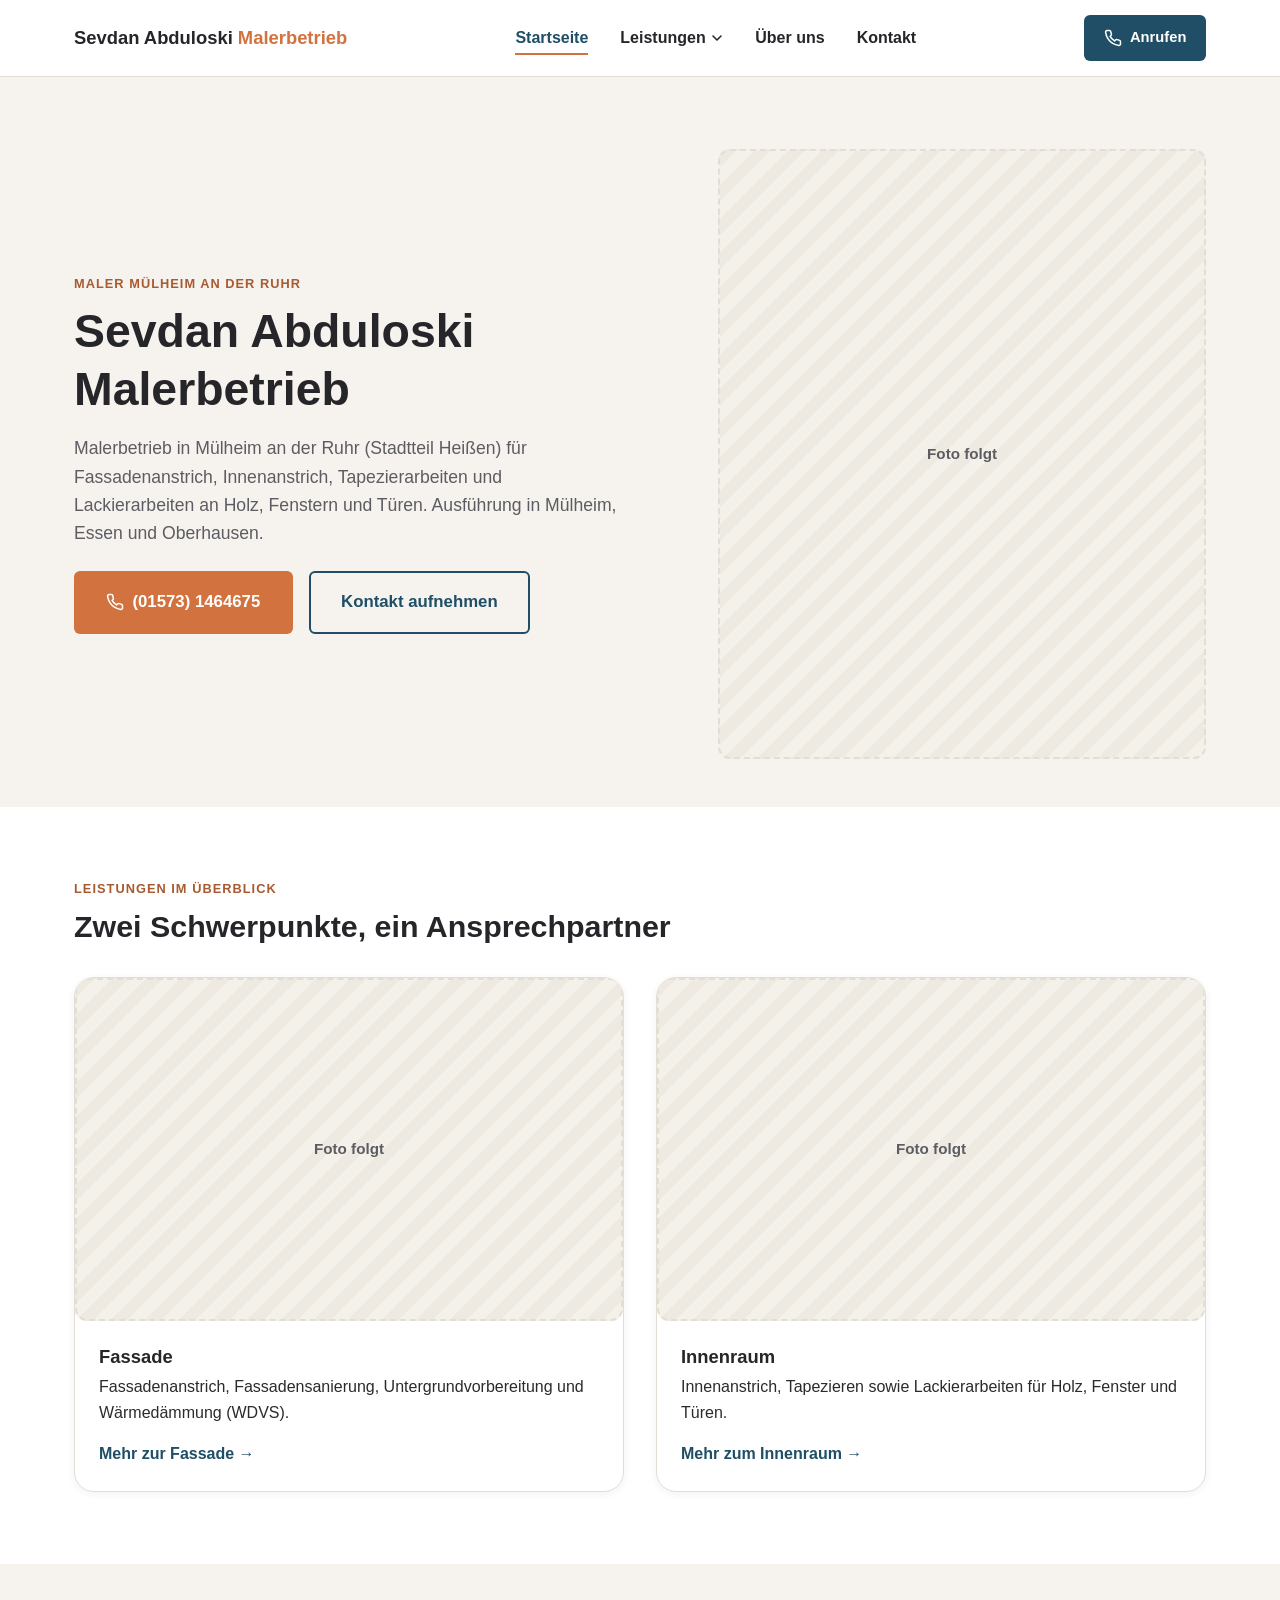
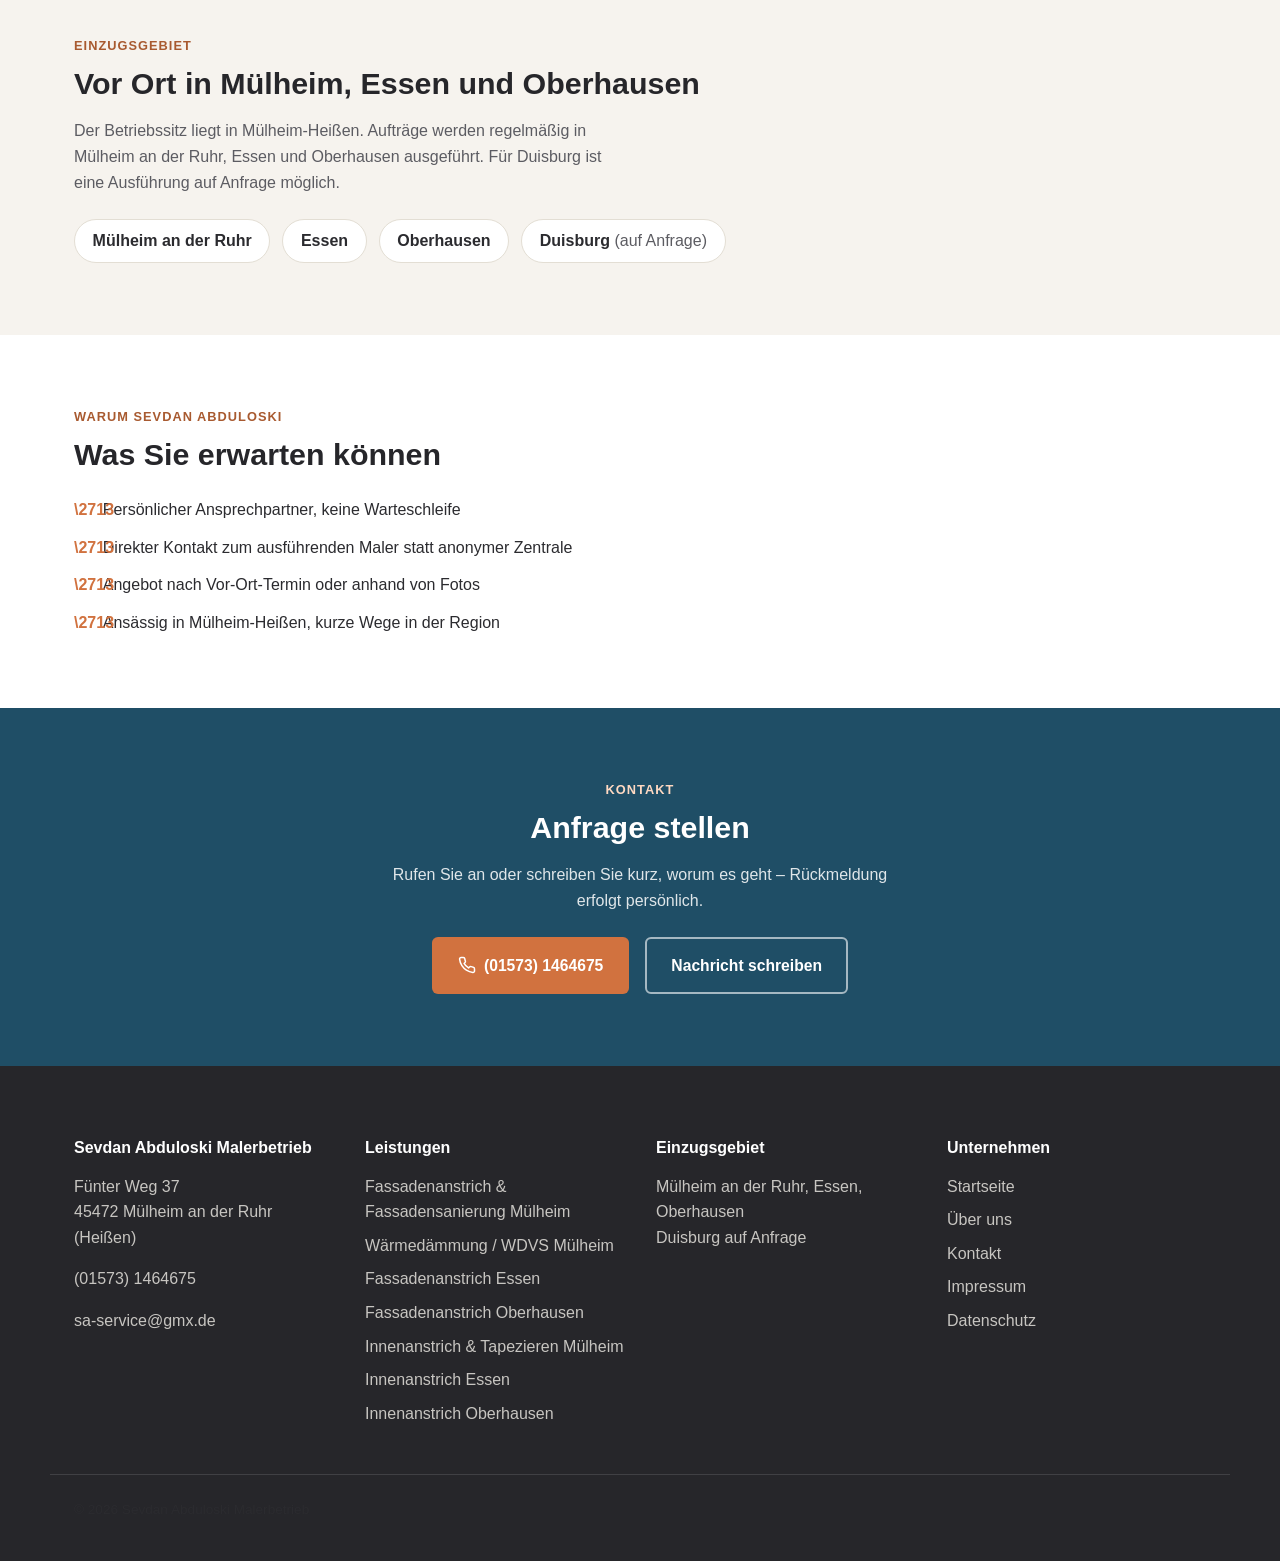
==== index.html @ 84ac1475 "Website für Sevdan Abduloski Malerbetrieb: 13 statische Seiten, SEO, GitHub Pages Vollständige, prod" ====
<!DOCTYPE html>
<html lang="de">
<head>
<!-- SITE_BASE_URL: https://daiworld450.github.io/malerbetrieb-abduloski/ (bei eigener Domain hier + in canonical/og:url ueberall ersetzen) -->
<meta charset="UTF-8">
<meta name="viewport" content="width=device-width, initial-scale=1.0">
<title>Maler Mülheim an der Ruhr | Sevdan Abduloski Malerbetrieb</title>
<meta name="description" content="Malerbetrieb in Mülheim an der Ruhr: Fassadenanstrich, Innenanstrich, Tapezieren und Lackierarbeiten. Persönlicher Ansprechpartner in Mülheim, Essen und Oberhausen.">
<link rel="canonical" href="https://daiworld450.github.io/malerbetrieb-abduloski/">
<link rel="icon" href="data:image/svg+xml,%3Csvg xmlns=%27http://www.w3.org/2000/svg%27 viewBox=%270 0 64 64%27%3E%3Crect width=%2764%27 height=%2764%27 rx=%2712%27 fill=%27%231f4e66%27/%3E%3Ctext x=%2732%27 y=%2743%27 font-size=%2732%27 font-family=%27Arial,sans-serif%27 font-weight=%27700%27 fill=%27%23e8783f%27 text-anchor=%27middle%27%3ES%3C/text%3E%3C/svg%3E">
<meta property="og:type" content="website">
<meta property="og:title" content="Maler Mülheim an der Ruhr | Sevdan Abduloski Malerbetrieb">
<meta property="og:description" content="Malerbetrieb in Mülheim an der Ruhr: Fassadenanstrich, Innenanstrich, Tapezieren und Lackierarbeiten. Persönlicher Ansprechpartner in Mülheim, Essen und Oberhausen.">
<meta property="og:url" content="https://daiworld450.github.io/malerbetrieb-abduloski/">
<meta property="og:locale" content="de_DE">
<meta property="og:site_name" content="Sevdan Abduloski Malerbetrieb">
<meta name="twitter:card" content="summary">
<meta name="twitter:title" content="Maler Mülheim an der Ruhr | Sevdan Abduloski Malerbetrieb">
<meta name="twitter:description" content="Malerbetrieb in Mülheim an der Ruhr: Fassadenanstrich, Innenanstrich, Tapezieren und Lackierarbeiten. Persönlicher Ansprechpartner in Mülheim, Essen und Oberhausen.">
<link rel="stylesheet" href="css/style.css">
<script type="application/ld+json">
{
  "@context": "https://schema.org",
  "@type": ["HomeAndConstructionBusiness", "HousePainter"],
  "@id": "https://daiworld450.github.io/malerbetrieb-abduloski/#business",
  "name": "Sevdan Abduloski Malerbetrieb",
  "url": "https://daiworld450.github.io/malerbetrieb-abduloski/",
  "telephone": "+4915731464675",
  "email": "sa-service@gmx.de",
  "address": {
    "@type": "PostalAddress",
    "streetAddress": "Fünter Weg 37",
    "addressLocality": "Mülheim an der Ruhr",
    "postalCode": "45472",
    "addressRegion": "Nordrhein-Westfalen",
    "addressCountry": "DE"
  },
  "areaServed": [
    { "@type": "City", "name": "Mülheim an der Ruhr" },
    { "@type": "City", "name": "Essen" },
    { "@type": "City", "name": "Oberhausen" }
  ]
}
</script>
</head>
<body>
<header class="site-header">
  <div class="container header-inner">
    <a href="index.html" class="logo">Sevdan Abduloski <span>Malerbetrieb</span></a>
    <nav class="main-nav" id="main-nav">
      <ul>
        <li><a href="index.html" class="is-active">Startseite</a></li>
        <li class="has-dropdown">
          <button type="button" class="dropdown-toggle" aria-expanded="false" aria-controls="leistungen-dropdown">
            Leistungen
            <svg width="12" height="12" viewBox="0 0 12 12" aria-hidden="true"><path d="M2 4l4 4 4-4" fill="none" stroke="currentColor" stroke-width="1.6" stroke-linecap="round" stroke-linejoin="round"/></svg>
          </button>
          <ul class="dropdown" id="leistungen-dropdown">
              <li><a href="leistungen/fassadenanstrich-fassadensanierung-muelheim.html">Fassadenanstrich & Fassadensanierung Mülheim</a></li>
              <li><a href="leistungen/waermedaemmung-wdvs-muelheim.html">Wärmedämmung / WDVS Mülheim</a></li>
              <li><a href="leistungen/fassadenanstrich-essen.html">Fassadenanstrich Essen</a></li>
              <li><a href="leistungen/fassadenanstrich-oberhausen.html">Fassadenanstrich Oberhausen</a></li>
              <li><a href="leistungen/innenanstrich-tapezieren-muelheim.html">Innenanstrich & Tapezieren Mülheim</a></li>
              <li><a href="leistungen/innenanstrich-essen.html">Innenanstrich Essen</a></li>
              <li><a href="leistungen/innenanstrich-oberhausen.html">Innenanstrich Oberhausen</a></li>
          </ul>
        </li>
        <li><a href="ueber-uns.html">Über uns</a></li>
        <li><a href="kontakt.html">Kontakt</a></li>
        <li class="nav-call-mobile"><a href="tel:+4915731464675" class="btn btn-call"><svg class="icon-phone" width="18" height="18" viewBox="0 0 24 24" fill="none" stroke="currentColor" stroke-width="2" stroke-linecap="round" stroke-linejoin="round" aria-hidden="true"><path d="M22 16.92v3a2 2 0 0 1-2.18 2 19.79 19.79 0 0 1-8.63-3.07 19.5 19.5 0 0 1-6-6 19.79 19.79 0 0 1-3.07-8.67A2 2 0 0 1 4.11 2h3a2 2 0 0 1 2 1.72 12.84 12.84 0 0 0 .7 2.81 2 2 0 0 1-.45 2.11L8.09 9.91a16 16 0 0 0 6 6l1.27-1.27a2 2 0 0 1 2.11-.45 12.84 12.84 0 0 0 2.81.7A2 2 0 0 1 22 16.92z"/></svg> (01573) 1464675</a></li>
      </ul>
    </nav>
    <a href="tel:+4915731464675" class="btn btn-call header-call"><svg class="icon-phone" width="18" height="18" viewBox="0 0 24 24" fill="none" stroke="currentColor" stroke-width="2" stroke-linecap="round" stroke-linejoin="round" aria-hidden="true"><path d="M22 16.92v3a2 2 0 0 1-2.18 2 19.79 19.79 0 0 1-8.63-3.07 19.5 19.5 0 0 1-6-6 19.79 19.79 0 0 1-3.07-8.67A2 2 0 0 1 4.11 2h3a2 2 0 0 1 2 1.72 12.84 12.84 0 0 0 .7 2.81 2 2 0 0 1-.45 2.11L8.09 9.91a16 16 0 0 0 6 6l1.27-1.27a2 2 0 0 1 2.11-.45 12.84 12.84 0 0 0 2.81.7A2 2 0 0 1 22 16.92z"/></svg> Anrufen</a>
    <button type="button" class="hamburger" id="hamburger" aria-label="Menü öffnen" aria-expanded="false" aria-controls="main-nav">
      <span></span><span></span><span></span>
    </button>
  </div>
</header>
<main id="main">

<section class="hero">
  <div class="container hero-grid">
    <div class="hero-copy">
      <p class="kicker">Maler Mülheim an der Ruhr</p>
      <h1>Sevdan Abduloski Malerbetrieb</h1>
      <p class="hero-lead">Malerbetrieb in Mülheim an der Ruhr (Stadtteil Heißen) für Fassadenanstrich,
      Innenanstrich, Tapezierarbeiten und Lackierarbeiten an Holz, Fenstern und Türen.
      Ausführung in Mülheim, Essen und Oberhausen.</p>
      <div class="btn-row">
        <a href="tel:+4915731464675" class="btn btn-accent btn-lg"><svg class="icon-phone" width="18" height="18" viewBox="0 0 24 24" fill="none" stroke="currentColor" stroke-width="2" stroke-linecap="round" stroke-linejoin="round" aria-hidden="true"><path d="M22 16.92v3a2 2 0 0 1-2.18 2 19.79 19.79 0 0 1-8.63-3.07 19.5 19.5 0 0 1-6-6 19.79 19.79 0 0 1-3.07-8.67A2 2 0 0 1 4.11 2h3a2 2 0 0 1 2 1.72 12.84 12.84 0 0 0 .7 2.81 2 2 0 0 1-.45 2.11L8.09 9.91a16 16 0 0 0 6 6l1.27-1.27a2 2 0 0 1 2.11-.45 12.84 12.84 0 0 0 2.81.7A2 2 0 0 1 22 16.92z"/></svg> (01573) 1464675</a>
        <a href="kontakt.html" class="btn btn-outline btn-lg">Kontakt aufnehmen</a>
      </div>
    </div>
    <div class="hero-media">
      <!-- Foto folgt - spaeter ersetzen durch:
     <img src="/bilder/…" alt="Malerarbeiten von Sevdan Abduloski Malerbetrieb in Mülheim an der Ruhr" width="800" height="600" loading="lazy"> -->
<div class="img-placeholder" style="aspect-ratio:4 / 5;" role="img" aria-label="Malerarbeiten von Sevdan Abduloski Malerbetrieb in Mülheim an der Ruhr">
  <span class="img-placeholder__text">Foto folgt</span>
</div>
    </div>
  </div>
</section>

<section class="section">
  <div class="container">
    <p class="kicker">Leistungen im Überblick</p>
    <h2>Zwei Schwerpunkte, ein Ansprechpartner</h2>
    <div class="pillar-grid">
      <a class="pillar-card" href="leistungen/fassadenanstrich-fassadensanierung-muelheim.html">
        <!-- Foto folgt - spaeter ersetzen durch:
     <img src="/bilder/…" alt="Fassadenanstrich und Fassadensanierung in Mülheim an der Ruhr" width="800" height="600" loading="lazy"> -->
<div class="img-placeholder" style="aspect-ratio:16 / 10;" role="img" aria-label="Fassadenanstrich und Fassadensanierung in Mülheim an der Ruhr">
  <span class="img-placeholder__text">Foto folgt</span>
</div>
        <div class="pillar-card__body">
          <h3>Fassade</h3>
          <p>Fassadenanstrich, Fassadensanierung, Untergrundvorbereitung und Wärmedämmung (WDVS).</p>
          <span class="link-arrow">Mehr zur Fassade →</span>
        </div>
      </a>
      <a class="pillar-card" href="leistungen/innenanstrich-tapezieren-muelheim.html">
        <!-- Foto folgt - spaeter ersetzen durch:
     <img src="/bilder/…" alt="Innenanstrich und Tapezierarbeiten in einer Wohnung in Mülheim an der Ruhr" width="800" height="600" loading="lazy"> -->
<div class="img-placeholder" style="aspect-ratio:16 / 10;" role="img" aria-label="Innenanstrich und Tapezierarbeiten in einer Wohnung in Mülheim an der Ruhr">
  <span class="img-placeholder__text">Foto folgt</span>
</div>
        <div class="pillar-card__body">
          <h3>Innenraum</h3>
          <p>Innenanstrich, Tapezieren sowie Lackierarbeiten für Holz, Fenster und Türen.</p>
          <span class="link-arrow">Mehr zum Innenraum →</span>
        </div>
      </a>
    </div>
  </div>
</section>

<section class="section section-alt">
  <div class="container">
    <p class="kicker">Einzugsgebiet</p>
    <h2>Vor Ort in Mülheim, Essen und Oberhausen</h2>
    <p class="section-lead">Der Betriebssitz liegt in Mülheim-Heißen. Aufträge werden regelmäßig in
    Mülheim an der Ruhr, Essen und Oberhausen ausgeführt. Für Duisburg ist eine Ausführung auf Anfrage möglich.</p>
    <ul class="area-list">
      <li>Mülheim an der Ruhr</li>
      <li>Essen</li>
      <li>Oberhausen</li>
      <li>Duisburg <span class="area-note">(auf Anfrage)</span></li>
    </ul>
  </div>
</section>

<section class="section">
  <div class="container">
    <p class="kicker">Warum Sevdan Abduloski</p>
    <h2>Was Sie erwarten können</h2>
    <ul class="trust-list">
      <li>Persönlicher Ansprechpartner, keine Warteschleife</li>
      <li>Direkter Kontakt zum ausführenden Maler statt anonymer Zentrale</li>
      <li>Angebot nach Vor-Ort-Termin oder anhand von Fotos</li>
      <li>Ansässig in Mülheim-Heißen, kurze Wege in der Region</li>
    </ul>
  </div>
</section>

<section class="section cta-section">
  <div class="container cta-box">
    <p class="kicker">Kontakt</p>
    <h2>Anfrage stellen</h2>
    <p>Rufen Sie an oder schreiben Sie kurz, worum es geht – Rückmeldung erfolgt persönlich.</p>
    <div class="btn-row">
      <a href="tel:+4915731464675" class="btn btn-accent"><svg class="icon-phone" width="18" height="18" viewBox="0 0 24 24" fill="none" stroke="currentColor" stroke-width="2" stroke-linecap="round" stroke-linejoin="round" aria-hidden="true"><path d="M22 16.92v3a2 2 0 0 1-2.18 2 19.79 19.79 0 0 1-8.63-3.07 19.5 19.5 0 0 1-6-6 19.79 19.79 0 0 1-3.07-8.67A2 2 0 0 1 4.11 2h3a2 2 0 0 1 2 1.72 12.84 12.84 0 0 0 .7 2.81 2 2 0 0 1-.45 2.11L8.09 9.91a16 16 0 0 0 6 6l1.27-1.27a2 2 0 0 1 2.11-.45 12.84 12.84 0 0 0 2.81.7A2 2 0 0 1 22 16.92z"/></svg> (01573) 1464675</a>
      <a href="kontakt.html" class="btn btn-outline-light">Nachricht schreiben</a>
    </div>
  </div>
</section>

</main>
<footer class="site-footer">
  <div class="container footer-inner">
    <div class="footer-col">
      <h2>Sevdan Abduloski Malerbetrieb</h2>
      <p>Fünter Weg 37<br>45472 Mülheim an der Ruhr (Heißen)</p>
      <p><a href="tel:+4915731464675">(01573) 1464675</a></p>
      <p><a href="mailto:sa-service@gmx.de">sa-service@gmx.de</a></p>
    </div>
    <div class="footer-col">
      <h2>Leistungen</h2>
      <ul>
        <li><a href="leistungen/fassadenanstrich-fassadensanierung-muelheim.html">Fassadenanstrich & Fassadensanierung Mülheim</a></li>
        <li><a href="leistungen/waermedaemmung-wdvs-muelheim.html">Wärmedämmung / WDVS Mülheim</a></li>
        <li><a href="leistungen/fassadenanstrich-essen.html">Fassadenanstrich Essen</a></li>
        <li><a href="leistungen/fassadenanstrich-oberhausen.html">Fassadenanstrich Oberhausen</a></li>
        <li><a href="leistungen/innenanstrich-tapezieren-muelheim.html">Innenanstrich & Tapezieren Mülheim</a></li>
        <li><a href="leistungen/innenanstrich-essen.html">Innenanstrich Essen</a></li>
        <li><a href="leistungen/innenanstrich-oberhausen.html">Innenanstrich Oberhausen</a></li>
      </ul>
    </div>
    <div class="footer-col">
      <h2>Einzugsgebiet</h2>
      <p>Mülheim an der Ruhr, Essen, Oberhausen<br>Duisburg auf Anfrage</p>
    </div>
    <div class="footer-col">
      <h2>Unternehmen</h2>
      <ul>
        <li><a href="index.html">Startseite</a></li>
        <li><a href="ueber-uns.html">Über uns</a></li>
        <li><a href="kontakt.html">Kontakt</a></li>
        <li><a href="impressum.html">Impressum</a></li>
        <li><a href="datenschutz.html">Datenschutz</a></li>
      </ul>
    </div>
  </div>
  <div class="footer-bottom container">
    <p>&copy; 2026 Sevdan Abduloski Malerbetrieb</p>
  </div>
</footer>
<a href="tel:+4915731464675" class="sticky-call"><svg class="icon-phone" width="18" height="18" viewBox="0 0 24 24" fill="none" stroke="currentColor" stroke-width="2" stroke-linecap="round" stroke-linejoin="round" aria-hidden="true"><path d="M22 16.92v3a2 2 0 0 1-2.18 2 19.79 19.79 0 0 1-8.63-3.07 19.5 19.5 0 0 1-6-6 19.79 19.79 0 0 1-3.07-8.67A2 2 0 0 1 4.11 2h3a2 2 0 0 1 2 1.72 12.84 12.84 0 0 0 .7 2.81 2 2 0 0 1-.45 2.11L8.09 9.91a16 16 0 0 0 6 6l1.27-1.27a2 2 0 0 1 2.11-.45 12.84 12.84 0 0 0 2.81.7A2 2 0 0 1 22 16.92z"/></svg> Jetzt anrufen</a>
<script src="js/main.js"></script>
</body>
</html>
---- css/style.css ----
/* ============================================================
   Sevdan Abduloski Malerbetrieb – style.css
   Reines Vanilla CSS, keine Frameworks, keine externen Assets.
   ============================================================ */

:root {
  /* Farben: warmes Blau + Terrakotta-Akzent auf Weiß/Anthrazit */
  --color-primary: #1f4e66;
  --color-primary-dark: #163847;
  --color-primary-light: #e7eef1;
  --color-accent: #d1723f;
  --color-accent-dark: #a85a30;
  --color-bg: #ffffff;
  --color-bg-alt: #f6f3ee;
  --color-anthracite: #26262a;
  --color-text: #2b2b2f;
  --color-text-muted: #5c5c62;
  --color-border: #e3ded4;
  --color-white: #ffffff;

  --font-base: -apple-system, "Segoe UI", Roboto, Helvetica, Arial, sans-serif;

  --radius-sm: 6px;
  --radius-md: 12px;
  --radius-lg: 20px;

  --space-1: 0.5rem;
  --space-2: 1rem;
  --space-3: 1.5rem;
  --space-4: 2rem;
  --space-5: 3rem;
  --space-6: 4.5rem;
  --space-7: 6rem;

  --container-width: 1180px;
  --shadow-sm: 0 2px 8px rgba(38, 38, 42, 0.06);
  --shadow-md: 0 10px 30px rgba(38, 38, 42, 0.10);
  --header-height: 76px;
}

/* -------------------- Reset / Base -------------------- */
*, *::before, *::after { box-sizing: border-box; }
html { scroll-behavior: smooth; }
body {
  margin: 0;
  font-family: var(--font-base);
  color: var(--color-text);
  background: var(--color-bg);
  line-height: 1.6;
  -webkit-font-smoothing: antialiased;
}
img { max-width: 100%; display: block; }
a { color: var(--color-primary); text-decoration: none; }
a:hover { color: var(--color-accent); }
ul { list-style: none; margin: 0; padding: 0; }
h1, h2, h3, h4 {
  font-family: var(--font-base);
  font-weight: 700;
  line-height: 1.25;
  color: var(--color-anthracite);
  margin: 0 0 var(--space-2);
}
h1 { font-size: clamp(2rem, 4vw, 2.9rem); }
h2 { font-size: clamp(1.4rem, 2.6vw, 1.9rem); }
h3 { font-size: 1.15rem; }
p { margin: 0 0 var(--space-2); color: var(--color-text); }
.container {
  width: 100%;
  max-width: var(--container-width);
  margin: 0 auto;
  padding: 0 var(--space-3);
}
main { display: block; }
.kicker {
  text-transform: uppercase;
  letter-spacing: 0.08em;
  font-size: 0.8rem;
  font-weight: 700;
  color: var(--color-accent-dark);
  margin: 0 0 var(--space-1);
}
.section { padding: var(--space-6) 0; }
.section-alt { background: var(--color-bg-alt); }
.section-lead { max-width: 62ch; color: var(--color-text-muted); }
.two-col {
  display: grid;
  grid-template-columns: 1fr 1fr;
  gap: var(--space-5);
  align-items: start;
}
.link-arrow { font-weight: 600; color: var(--color-primary); }

/* -------------------- Buttons -------------------- */
.btn {
  display: inline-flex;
  align-items: center;
  gap: 0.5rem;
  padding: 0.85rem 1.5rem;
  border-radius: var(--radius-sm);
  font-weight: 700;
  font-size: 0.98rem;
  border: 2px solid transparent;
  cursor: pointer;
  transition: transform 0.15s ease, background 0.15s ease, color 0.15s ease, border-color 0.15s ease;
}
.btn:hover { transform: translateY(-1px); }
.btn-accent { background: var(--color-accent); color: var(--color-white); }
.btn-accent:hover { background: var(--color-accent-dark); color: var(--color-white); }
.btn-outline { background: transparent; color: var(--color-primary); border-color: var(--color-primary); }
.btn-outline:hover { background: var(--color-primary); color: var(--color-white); }
.btn-outline-light { background: transparent; color: var(--color-white); border-color: rgba(255,255,255,0.6); }
.btn-outline-light:hover { background: rgba(255,255,255,0.12); color: var(--color-white); }
.btn-call { background: var(--color-primary); color: var(--color-white); padding: 0.6rem 1.1rem; font-size: 0.92rem; }
.btn-call:hover { background: var(--color-primary-dark); color: var(--color-white); }
.btn-lg { padding: 1rem 1.9rem; font-size: 1.05rem; }
.btn-row { display: flex; flex-wrap: wrap; gap: var(--space-2); margin-top: var(--space-3); }
.icon-phone { flex-shrink: 0; }

/* -------------------- Header / Nav -------------------- */
.site-header {
  position: sticky;
  top: 0;
  z-index: 50;
  /* Kein backdrop-filter hier: das wuerde fuer position:fixed-Nachfahren
     (z.B. .main-nav im Mobile-Menue) einen neuen Containing Block erzeugen
     und das Menue auf die Kopfzeilenhoehe zusammenschrumpfen lassen. */
  background: var(--color-white);
  border-bottom: 1px solid var(--color-border);
}
.header-inner {
  display: flex;
  align-items: center;
  justify-content: space-between;
  height: var(--header-height);
  gap: var(--space-3);
}
.logo {
  font-weight: 800;
  font-size: 1.15rem;
  color: var(--color-anthracite);
  white-space: nowrap;
}
.logo span { color: var(--color-accent); }
.logo:hover { color: var(--color-anthracite); }

.main-nav > ul {
  display: flex;
  align-items: center;
  gap: var(--space-4);
}
.main-nav > ul > li > a {
  font-weight: 600;
  color: var(--color-anthracite);
  padding: 0.4rem 0;
  border-bottom: 2px solid transparent;
}
.main-nav > ul > li > a:hover,
.main-nav > ul > li > a.is-active { color: var(--color-primary); border-color: var(--color-accent); }

.has-dropdown { position: relative; }
.dropdown-toggle {
  display: inline-flex;
  align-items: center;
  gap: 0.35rem;
  background: none;
  border: none;
  font: inherit;
  font-weight: 600;
  color: var(--color-anthracite);
  cursor: pointer;
  padding: 0.4rem 0;
}
.dropdown-toggle:hover { color: var(--color-primary); }
.dropdown {
  position: absolute;
  top: calc(100% + 10px);
  left: 0;
  min-width: 300px;
  background: var(--color-white);
  border: 1px solid var(--color-border);
  border-radius: var(--radius-md);
  box-shadow: var(--shadow-md);
  padding: 0.5rem;
  opacity: 0;
  visibility: hidden;
  transform: translateY(6px);
  transition: opacity 0.15s ease, transform 0.15s ease, visibility 0.15s ease;
}
.has-dropdown:hover .dropdown,
.has-dropdown.is-open .dropdown {
  opacity: 1;
  visibility: visible;
  transform: translateY(0);
}
.dropdown li a {
  display: block;
  padding: 0.6rem 0.75rem;
  border-radius: var(--radius-sm);
  color: var(--color-text);
  font-weight: 500;
}
.dropdown li a:hover { background: var(--color-bg-alt); color: var(--color-primary); }

.nav-call-mobile { display: none; }
.hamburger {
  display: none;
  flex-direction: column;
  justify-content: center;
  gap: 5px;
  width: 40px;
  height: 40px;
  background: none;
  border: none;
  cursor: pointer;
  padding: 0;
}
.hamburger span {
  display: block;
  width: 24px;
  height: 2px;
  background: var(--color-anthracite);
  border-radius: 2px;
  transition: transform 0.2s ease, opacity 0.2s ease;
}
.hamburger[aria-expanded="true"] span:nth-child(1) { transform: translateY(7px) rotate(45deg); }
.hamburger[aria-expanded="true"] span:nth-child(2) { opacity: 0; }
.hamburger[aria-expanded="true"] span:nth-child(3) { transform: translateY(-7px) rotate(-45deg); }

/* -------------------- Hero -------------------- */
.hero { padding: var(--space-6) 0 var(--space-5); background: var(--color-bg-alt); }
.hero-grid {
  display: grid;
  grid-template-columns: 1.1fr 0.9fr;
  gap: var(--space-5);
  align-items: center;
}
.hero-lead { font-size: 1.1rem; color: var(--color-text-muted); max-width: 56ch; }

.page-hero { padding: var(--space-5) 0; background: var(--color-bg-alt); }
.page-hero--narrow .container { max-width: 800px; }
.page-hero-grid {
  display: grid;
  grid-template-columns: 1.2fr 0.8fr;
  gap: var(--space-4);
  align-items: center;
}

/* -------------------- Image placeholders -------------------- */
.img-placeholder {
  width: 100%;
  border-radius: var(--radius-md);
  border: 2px dashed var(--color-border);
  background: repeating-linear-gradient(
    135deg,
    #eee9e1,
    #eee9e1 12px,
    #f4f1eb 12px,
    #f4f1eb 24px
  );
  display: flex;
  align-items: center;
  justify-content: center;
  color: var(--color-text-muted);
  font-weight: 600;
  font-size: 0.95rem;
  overflow: hidden;
}

/* -------------------- Pillar / spoke cards -------------------- */
.pillar-grid {
  display: grid;
  grid-template-columns: 1fr 1fr;
  gap: var(--space-4);
  margin-top: var(--space-4);
}
.pillar-card {
  display: block;
  border: 1px solid var(--color-border);
  border-radius: var(--radius-lg);
  overflow: hidden;
  background: var(--color-white);
  box-shadow: var(--shadow-sm);
  transition: box-shadow 0.2s ease, transform 0.2s ease;
  color: inherit;
}
.pillar-card:hover { box-shadow: var(--shadow-md); transform: translateY(-2px); color: inherit; }
.pillar-card__body { padding: var(--space-3); }
.pillar-card__body h3 { margin-bottom: 0.4rem; }

.spoke-grid {
  display: grid;
  grid-template-columns: repeat(3, 1fr);
  gap: var(--space-3);
  margin-top: var(--space-3);
}
.spoke-card {
  display: block;
  padding: var(--space-3);
  border: 1px solid var(--color-border);
  border-radius: var(--radius-md);
  background: var(--color-white);
  color: inherit;
  transition: border-color 0.2s ease, transform 0.2s ease;
}
.spoke-card:hover { border-color: var(--color-accent); transform: translateY(-2px); color: inherit; }
.spoke-card h3 { color: var(--color-primary); margin-bottom: 0.35rem; }

/* -------------------- Lists -------------------- */
.trust-list, .check-list {
  display: grid;
  gap: 0.75rem;
  margin-top: var(--space-3);
  max-width: 62ch;
}
.trust-list li, .check-list li {
  position: relative;
  padding-left: 1.8rem;
  font-weight: 500;
}
.trust-list li::before, .check-list li::before {
  content: "\\2713";
  position: absolute;
  left: 0;
  top: 0;
  color: var(--color-accent);
  font-weight: 800;
}
.area-list {
  display: flex;
  flex-wrap: wrap;
  gap: 0.75rem;
  margin-top: var(--space-3);
}
.area-list li {
  background: var(--color-white);
  border: 1px solid var(--color-border);
  border-radius: 999px;
  padding: 0.5rem 1.1rem;
  font-weight: 600;
}
.area-note { color: var(--color-text-muted); font-weight: 400; }

/* -------------------- CTA -------------------- */
.cta-section { background: var(--color-primary); }
.cta-box { text-align: center; color: var(--color-white); }
.cta-box .kicker { color: #ffd9c2; }
.cta-box h2 { color: var(--color-white); }
.cta-box p { color: rgba(255,255,255,0.86); max-width: 60ch; margin-left: auto; margin-right: auto; }
.cta-box .btn-row { justify-content: center; }

/* -------------------- Breadcrumb -------------------- */
.breadcrumb { padding: var(--space-2) 0 0; }
.breadcrumb .container, .breadcrumb ol { padding: 0; }
.breadcrumb {
  font-size: 0.85rem;
  color: var(--color-text-muted);
}
.breadcrumb .container { max-width: var(--container-width); margin: 0 auto; padding: var(--space-2) var(--space-3) 0; }
.breadcrumb ol { display: flex; flex-wrap: wrap; gap: 0.35rem; }
.breadcrumb li:not(:last-child)::after { content: "/"; margin-left: 0.35rem; color: var(--color-border); }
.breadcrumb a { color: var(--color-text-muted); }
.breadcrumb a:hover { color: var(--color-primary); }

/* -------------------- Quote / legal -------------------- */
.quote-block {
  margin: 0;
  padding: var(--space-4);
  border-left: 4px solid var(--color-accent);
  background: var(--color-white);
  border-radius: var(--radius-md);
  font-size: 1.2rem;
  font-style: italic;
}
.quote-block cite { display: block; margin-top: var(--space-2); font-style: normal; font-weight: 700; color: var(--color-primary); }

.legal-text h2 { margin-top: var(--space-4); }
.legal-text .container { max-width: 820px; }

.contact-facts { display: grid; gap: 0.6rem; margin: var(--space-2) 0 var(--space-4); }
.contact-facts--lg { gap: var(--space-2); margin-bottom: var(--space-4); }

.error-section { text-align: center; padding: var(--space-7) 0; }

/* -------------------- Contact form -------------------- */
.contact-form { display: grid; gap: 0.4rem; }
.contact-form label { font-weight: 600; margin-top: 0.6rem; }
.contact-form input, .contact-form textarea {
  font: inherit;
  padding: 0.75rem 0.9rem;
  border: 1px solid var(--color-border);
  border-radius: var(--radius-sm);
  background: var(--color-white);
  color: var(--color-text);
}
.contact-form input:focus, .contact-form textarea:focus {
  outline: none;
  border-color: var(--color-primary);
  box-shadow: 0 0 0 3px var(--color-primary-light);
}
.contact-form button { margin-top: var(--space-2); justify-self: start; }

/* -------------------- Footer -------------------- */
.site-footer { background: var(--color-anthracite); color: #d8d6d2; padding: var(--space-6) 0 var(--space-3); }
.footer-inner {
  display: grid;
  grid-template-columns: repeat(4, 1fr);
  gap: var(--space-4);
}
.footer-col h2 { color: var(--color-white); font-size: 1rem; margin-bottom: var(--space-2); }
.footer-col p, .footer-col a { color: #c7c5c1; }
.footer-col a:hover { color: var(--color-accent); }
.footer-col ul { display: grid; gap: 0.5rem; }
.footer-bottom { border-top: 1px solid rgba(255,255,255,0.12); margin-top: var(--space-5); padding-top: var(--space-3); font-size: 0.85rem; color: #9b9994; }

/* -------------------- Sticky mobile call button -------------------- */
.sticky-call {
  display: none;
  position: fixed;
  left: 0; right: 0; bottom: 0;
  z-index: 60;
  background: var(--color-accent);
  color: var(--color-white);
  text-align: center;
  padding: 0.95rem 1rem calc(0.95rem + env(safe-area-inset-bottom));
  font-weight: 700;
  align-items: center;
  justify-content: center;
  gap: 0.5rem;
  box-shadow: 0 -4px 16px rgba(0,0,0,0.15);
}

/* ============================================================
   Responsive
   ============================================================ */
@media (max-width: 1024px) {
  .footer-inner { grid-template-columns: 1fr 1fr; }
}

@media (max-width: 900px) {
  .hero-grid, .page-hero-grid, .two-col { grid-template-columns: 1fr; }
  .hero-media, .page-hero-grid > div:last-child { order: -1; }
  .pillar-grid { grid-template-columns: 1fr; }
  .spoke-grid { grid-template-columns: 1fr; }
}

@media (max-width: 768px) {
  .header-call { display: none; }
  .hamburger { display: flex; }
  .main-nav {
    position: fixed;
    inset: var(--header-height) 0 0 0;
    background: var(--color-white);
    transform: translateX(100%);
    transition: transform 0.25s ease;
    overflow-y: auto;
    padding: var(--space-3);
  }
  .main-nav.is-open { transform: translateX(0); }
  .main-nav > ul {
    flex-direction: column;
    align-items: stretch;
    gap: 0;
  }
  .main-nav > ul > li { border-bottom: 1px solid var(--color-border); }
  .main-nav > ul > li > a { display: block; padding: 1rem 0.25rem; }
  .dropdown-toggle { width: 100%; justify-content: space-between; padding: 1rem 0.25rem; }
  .dropdown {
    position: static;
    box-shadow: none;
    border: none;
    opacity: 1;
    visibility: visible;
    transform: none;
    display: none;
    padding: 0 0 0.5rem 0.5rem;
  }
  .has-dropdown.is-open .dropdown { display: block; }
  .nav-call-mobile { display: block; padding: 1rem 0.25rem; }
  .nav-call-mobile .btn { width: 100%; justify-content: center; }
  .sticky-call { display: flex; }
  body { padding-bottom: 64px; }
  .footer-inner { grid-template-columns: 1fr; }
}

@media (max-width: 480px) {
  .btn-row { flex-direction: column; align-items: stretch; }
  .btn-row .btn { justify-content: center; }
}
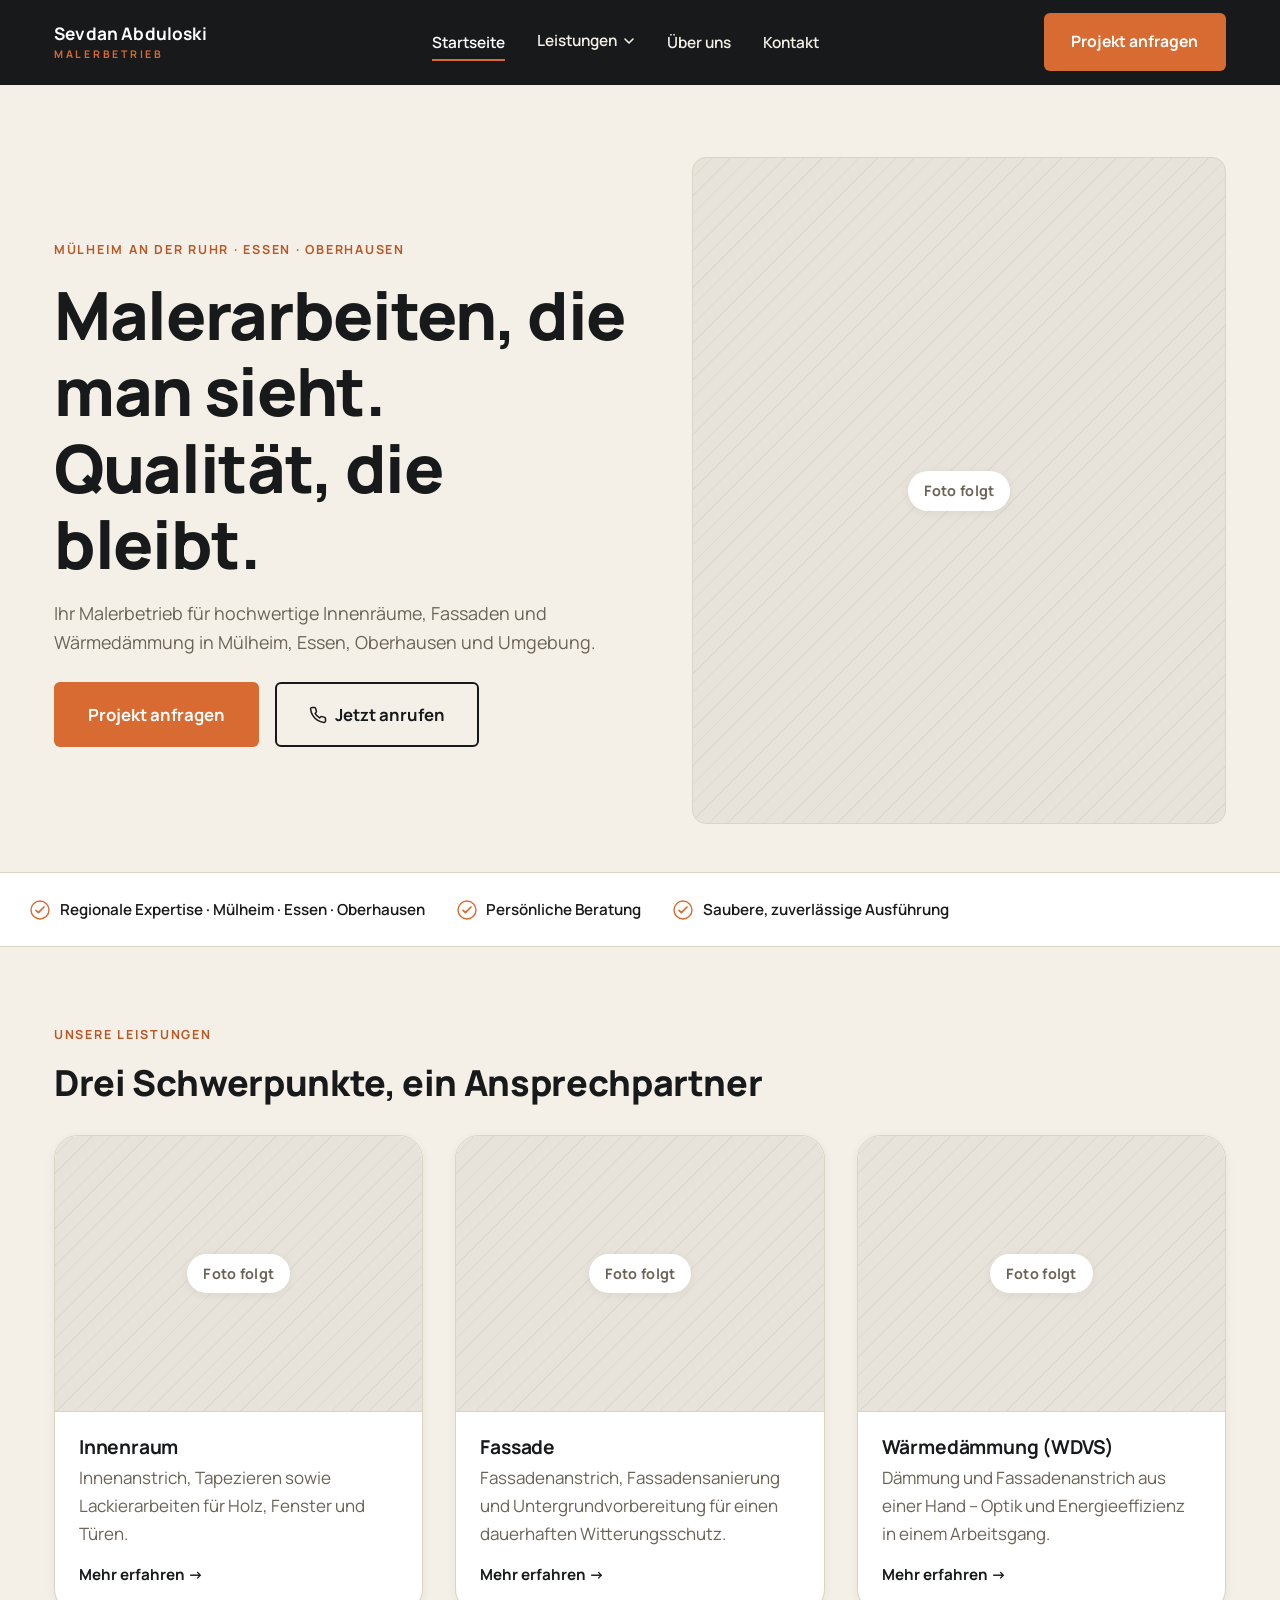
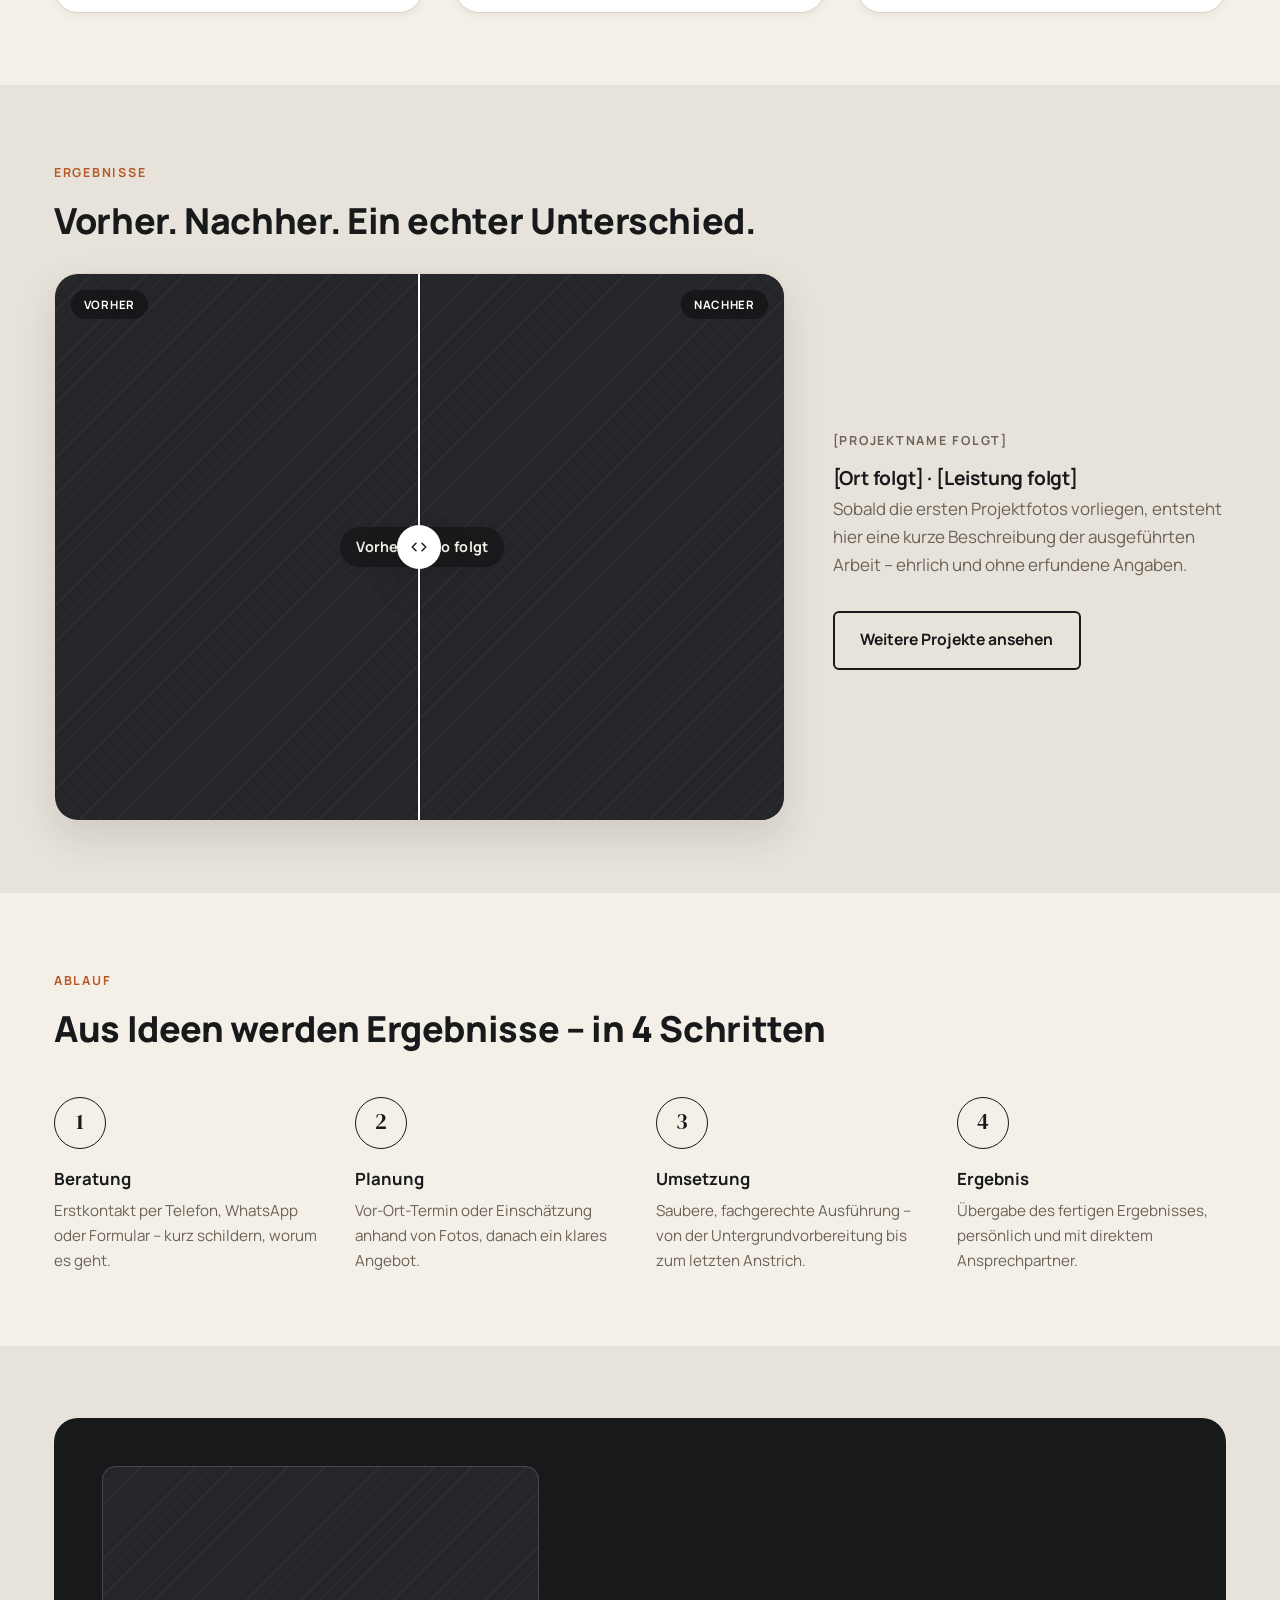
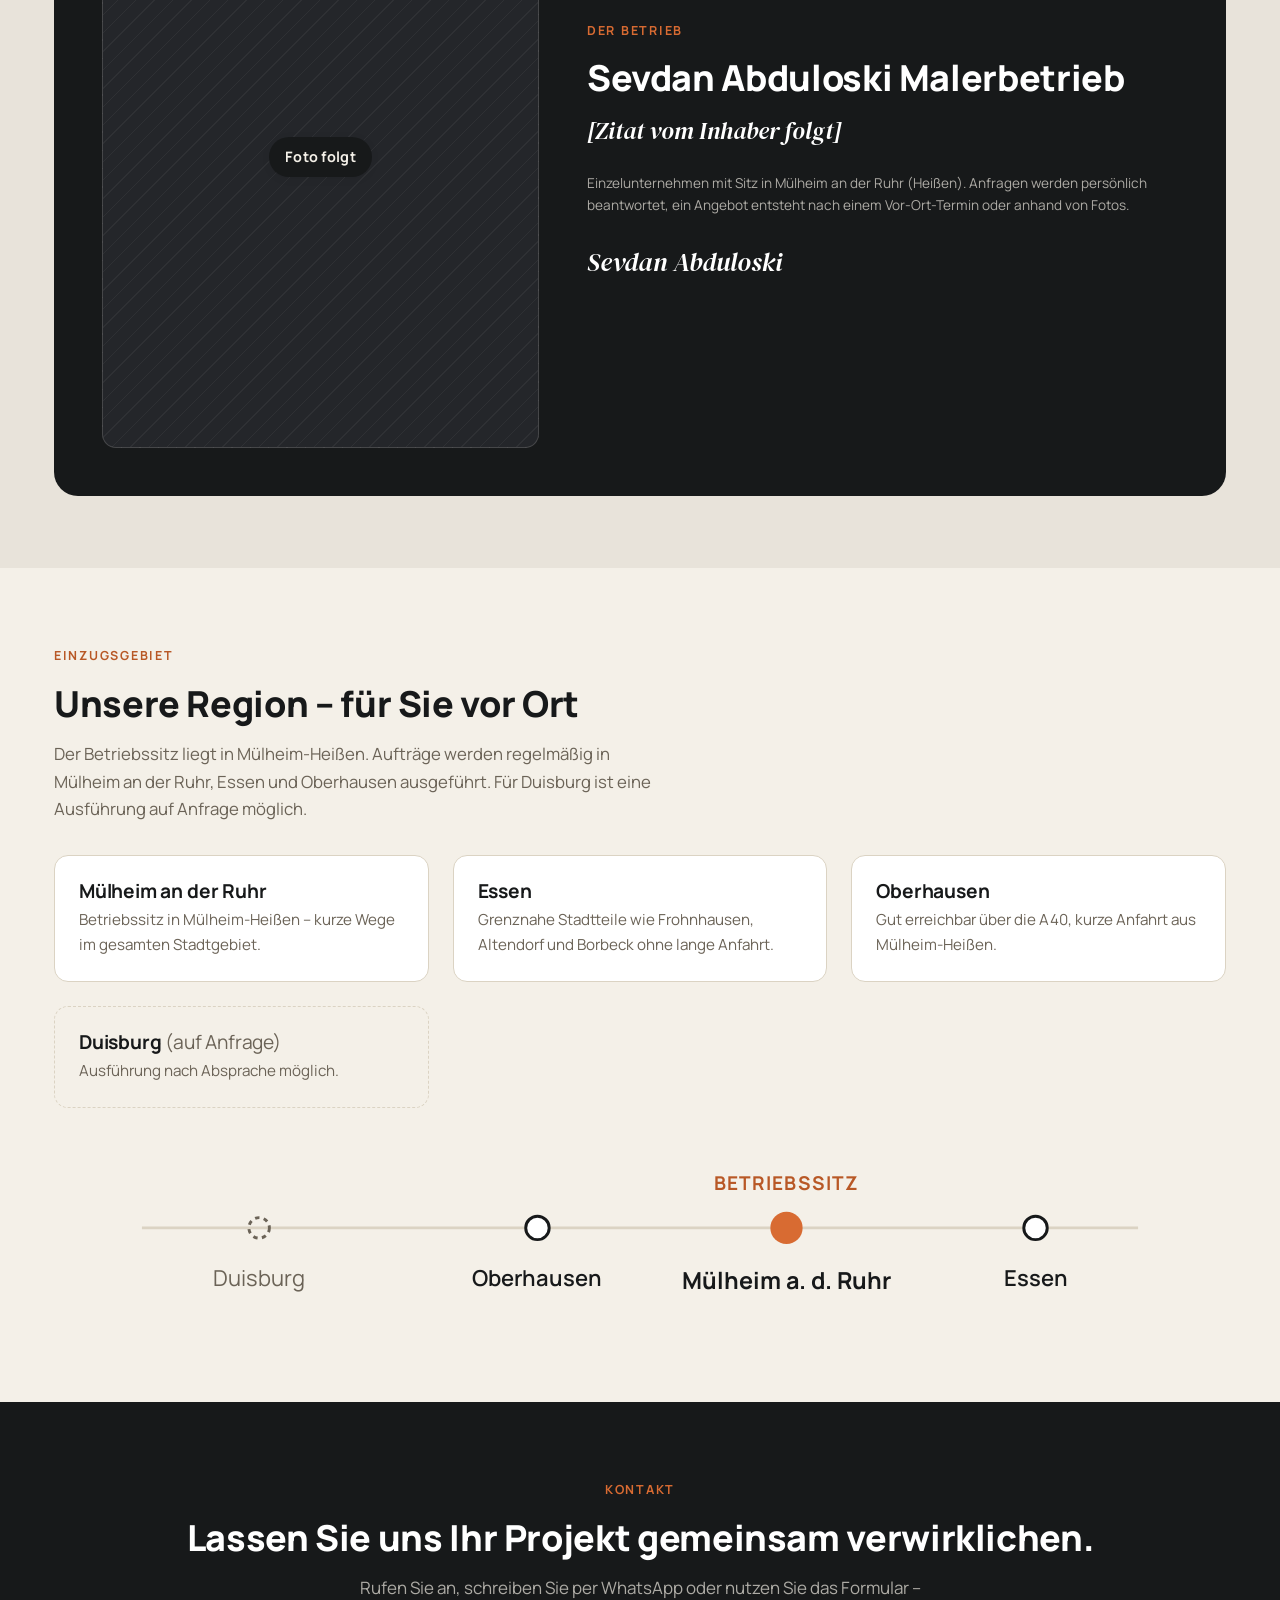
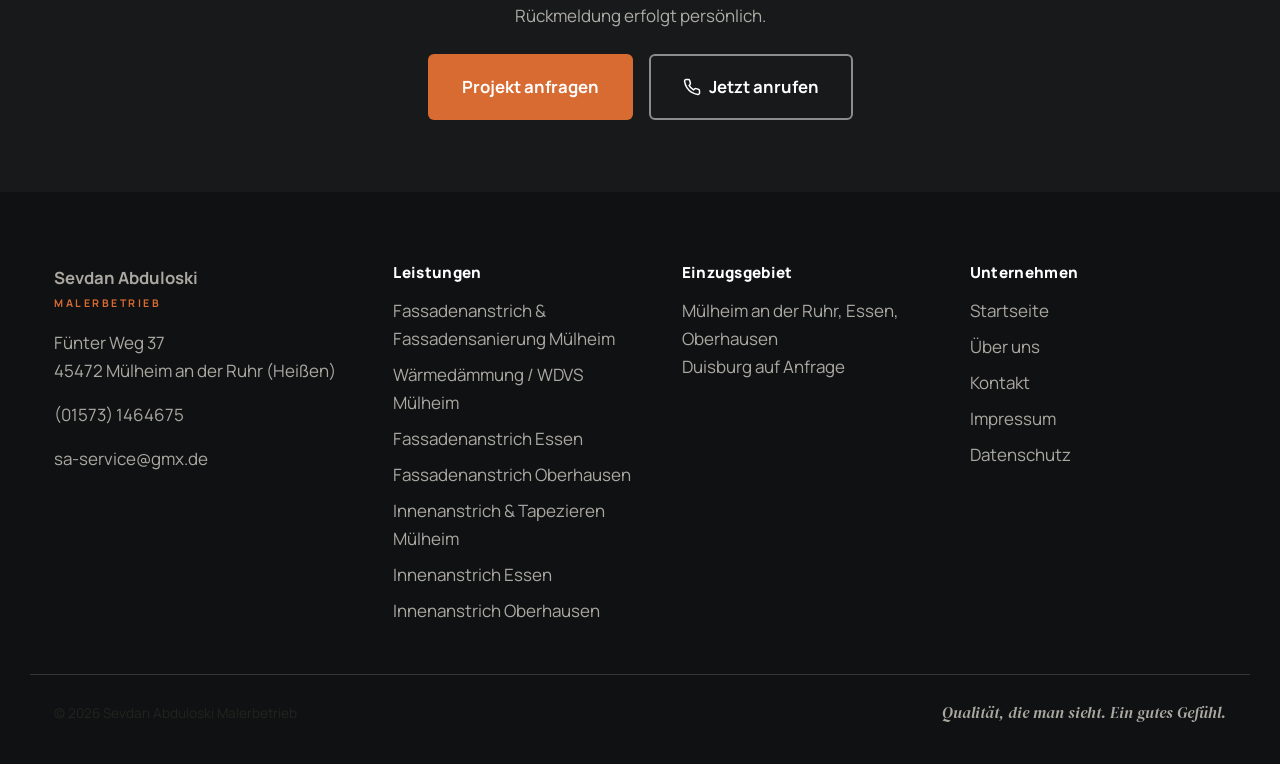
==== commit b20e0587: "Startseite komplett neu gebaut index.html vollstaendig nach dem neuen Moodboard umgesetzt: Hero (Bil" ====
--- a/index.html
+++ b/index.html
@@ -17,6 +17,9 @@
 <meta name="twitter:card" content="summary">
 <meta name="twitter:title" content="Maler Mülheim an der Ruhr | Sevdan Abduloski Malerbetrieb">
 <meta name="twitter:description" content="Malerbetrieb in Mülheim an der Ruhr: Fassadenanstrich, Innenanstrich, Tapezieren und Lackierarbeiten. Persönlicher Ansprechpartner in Mülheim, Essen und Oberhausen.">
+<link rel="preconnect" href="https://fonts.googleapis.com">
+<link rel="preconnect" href="https://fonts.gstatic.com" crossorigin>
+<link href="https://fonts.googleapis.com/css2?family=DM+Serif+Display&family=Manrope:wght@400;500;600;700;800&display=swap" rel="stylesheet">
 <link rel="stylesheet" href="css/style.css">
 <script type="application/ld+json">
 {
@@ -46,7 +49,10 @@
 <body>
 <header class="site-header">
   <div class="container header-inner">
-    <a href="index.html" class="logo">Sevdan Abduloski <span>Malerbetrieb</span></a>
+    <a href="index.html" class="logo">
+      <span class="logo-name">Sevdan Abduloski</span>
+      <span class="logo-sub">Malerbetrieb</span>
+    </a>
     <nav class="main-nav" id="main-nav">
       <ul>
         <li><a href="index.html" class="is-active">Startseite</a></li>
@@ -67,10 +73,10 @@
         </li>
         <li><a href="ueber-uns.html">Über uns</a></li>
         <li><a href="kontakt.html">Kontakt</a></li>
-        <li class="nav-call-mobile"><a href="tel:+4915731464675" class="btn btn-call"><svg class="icon-phone" width="18" height="18" viewBox="0 0 24 24" fill="none" stroke="currentColor" stroke-width="2" stroke-linecap="round" stroke-linejoin="round" aria-hidden="true"><path d="M22 16.92v3a2 2 0 0 1-2.18 2 19.79 19.79 0 0 1-8.63-3.07 19.5 19.5 0 0 1-6-6 19.79 19.79 0 0 1-3.07-8.67A2 2 0 0 1 4.11 2h3a2 2 0 0 1 2 1.72 12.84 12.84 0 0 0 .7 2.81 2 2 0 0 1-.45 2.11L8.09 9.91a16 16 0 0 0 6 6l1.27-1.27a2 2 0 0 1 2.11-.45 12.84 12.84 0 0 0 2.81.7A2 2 0 0 1 22 16.92z"/></svg> (01573) 1464675</a></li>
+        <li class="nav-cta-mobile"><a href="kontakt.html" class="btn btn-accent"><svg class="icon-arrow" width="18" height="18" viewBox="0 0 24 24" fill="none" stroke="currentColor" stroke-width="1.8" stroke-linecap="round" stroke-linejoin="round" aria-hidden="true"><path d="M4 12h16M13 5l7 7-7 7"/></svg> Projekt anfragen</a></li>
       </ul>
     </nav>
-    <a href="tel:+4915731464675" class="btn btn-call header-call"><svg class="icon-phone" width="18" height="18" viewBox="0 0 24 24" fill="none" stroke="currentColor" stroke-width="2" stroke-linecap="round" stroke-linejoin="round" aria-hidden="true"><path d="M22 16.92v3a2 2 0 0 1-2.18 2 19.79 19.79 0 0 1-8.63-3.07 19.5 19.5 0 0 1-6-6 19.79 19.79 0 0 1-3.07-8.67A2 2 0 0 1 4.11 2h3a2 2 0 0 1 2 1.72 12.84 12.84 0 0 0 .7 2.81 2 2 0 0 1-.45 2.11L8.09 9.91a16 16 0 0 0 6 6l1.27-1.27a2 2 0 0 1 2.11-.45 12.84 12.84 0 0 0 2.81.7A2 2 0 0 1 22 16.92z"/></svg> Anrufen</a>
+    <a href="kontakt.html" class="btn btn-accent header-cta">Projekt anfragen</a>
     <button type="button" class="hamburger" id="hamburger" aria-label="Menü öffnen" aria-expanded="false" aria-controls="main-nav">
       <span></span><span></span><span></span>
     </button>
@@ -78,22 +84,22 @@
 </header>
 <main id="main">
 
+<!-- 1) Hero -->
 <section class="hero">
   <div class="container hero-grid">
     <div class="hero-copy">
-      <p class="kicker">Maler Mülheim an der Ruhr</p>
-      <h1>Sevdan Abduloski Malerbetrieb</h1>
-      <p class="hero-lead">Malerbetrieb in Mülheim an der Ruhr (Stadtteil Heißen) für Fassadenanstrich,
-      Innenanstrich, Tapezierarbeiten und Lackierarbeiten an Holz, Fenstern und Türen.
-      Ausführung in Mülheim, Essen und Oberhausen.</p>
+      <p class="kicker">Mülheim an der Ruhr · Essen · Oberhausen</p>
+      <h1>Malerarbeiten, die man sieht.<br>Qualität, die bleibt.</h1>
+      <p class="hero-lead">Ihr Malerbetrieb für hochwertige Innenräume, Fassaden und Wärmedämmung
+      in Mülheim, Essen, Oberhausen und Umgebung.</p>
       <div class="btn-row">
-        <a href="tel:+4915731464675" class="btn btn-accent btn-lg"><svg class="icon-phone" width="18" height="18" viewBox="0 0 24 24" fill="none" stroke="currentColor" stroke-width="2" stroke-linecap="round" stroke-linejoin="round" aria-hidden="true"><path d="M22 16.92v3a2 2 0 0 1-2.18 2 19.79 19.79 0 0 1-8.63-3.07 19.5 19.5 0 0 1-6-6 19.79 19.79 0 0 1-3.07-8.67A2 2 0 0 1 4.11 2h3a2 2 0 0 1 2 1.72 12.84 12.84 0 0 0 .7 2.81 2 2 0 0 1-.45 2.11L8.09 9.91a16 16 0 0 0 6 6l1.27-1.27a2 2 0 0 1 2.11-.45 12.84 12.84 0 0 0 2.81.7A2 2 0 0 1 22 16.92z"/></svg> (01573) 1464675</a>
-        <a href="kontakt.html" class="btn btn-outline btn-lg">Kontakt aufnehmen</a>
+        <a href="kontakt.html" class="btn btn-accent btn-lg">Projekt anfragen</a>
+        <a href="tel:+4915731464675" class="btn btn-outline btn-lg"><svg class="icon-phone" width="18" height="18" viewBox="0 0 24 24" fill="none" stroke="currentColor" stroke-width="2" stroke-linecap="round" stroke-linejoin="round" aria-hidden="true"><path d="M22 16.92v3a2 2 0 0 1-2.18 2 19.79 19.79 0 0 1-8.63-3.07 19.5 19.5 0 0 1-6-6 19.79 19.79 0 0 1-3.07-8.67A2 2 0 0 1 4.11 2h3a2 2 0 0 1 2 1.72 12.84 12.84 0 0 0 .7 2.81 2 2 0 0 1-.45 2.11L8.09 9.91a16 16 0 0 0 6 6l1.27-1.27a2 2 0 0 1 2.11-.45 12.84 12.84 0 0 0 2.81.7A2 2 0 0 1 22 16.92z"/></svg> Jetzt anrufen</a>
       </div>
     </div>
     <div class="hero-media">
       <!-- Foto folgt - spaeter ersetzen durch:
-     <img src="/bilder/…" alt="Malerarbeiten von Sevdan Abduloski Malerbetrieb in Mülheim an der Ruhr" width="800" height="600" loading="lazy"> -->
+     <img src="/bilder/…" alt="Malerarbeiten von Sevdan Abduloski Malerbetrieb in Mülheim an der Ruhr" width="900" height="1125" loading="eager"> -->
 <div class="img-placeholder" style="aspect-ratio:4 / 5;" role="img" aria-label="Malerarbeiten von Sevdan Abduloski Malerbetrieb in Mülheim an der Ruhr">
   <span class="img-placeholder__text">Foto folgt</span>
 </div>
@@ -101,75 +107,222 @@
   </div>
 </section>
 
+<!-- 2) TrustBar -->
+<section class="trust-bar">
+  <div class="container trust-bar__list">
+    <div class="trust-bar__item">
+      <svg width="20" height="20" viewBox="0 0 20 20" aria-hidden="true"><circle cx="10" cy="10" r="9" fill="none" stroke="currentColor" stroke-width="1.4"/><path d="M6 10.3l2.4 2.4L14 7" fill="none" stroke="currentColor" stroke-width="1.7" stroke-linecap="round" stroke-linejoin="round"/></svg>
+      <span>Regionale Expertise · Mülheim · Essen · Oberhausen</span>
+    </div>
+    <div class="trust-bar__item">
+      <svg width="20" height="20" viewBox="0 0 20 20" aria-hidden="true"><circle cx="10" cy="10" r="9" fill="none" stroke="currentColor" stroke-width="1.4"/><path d="M6 10.3l2.4 2.4L14 7" fill="none" stroke="currentColor" stroke-width="1.7" stroke-linecap="round" stroke-linejoin="round"/></svg>
+      <span>Persönliche Beratung</span>
+    </div>
+    <div class="trust-bar__item">
+      <svg width="20" height="20" viewBox="0 0 20 20" aria-hidden="true"><circle cx="10" cy="10" r="9" fill="none" stroke="currentColor" stroke-width="1.4"/><path d="M6 10.3l2.4 2.4L14 7" fill="none" stroke="currentColor" stroke-width="1.7" stroke-linecap="round" stroke-linejoin="round"/></svg>
+      <span>Saubere, zuverlässige Ausführung</span>
+    </div>
+  </div>
+</section>
+
+<!-- 3) Unsere Leistungen (ServiceCard) -->
 <section class="section">
   <div class="container">
-    <p class="kicker">Leistungen im Überblick</p>
-    <h2>Zwei Schwerpunkte, ein Ansprechpartner</h2>
-    <div class="pillar-grid">
-      <a class="pillar-card" href="leistungen/fassadenanstrich-fassadensanierung-muelheim.html">
-        <!-- Foto folgt - spaeter ersetzen durch:
-     <img src="/bilder/…" alt="Fassadenanstrich und Fassadensanierung in Mülheim an der Ruhr" width="800" height="600" loading="lazy"> -->
-<div class="img-placeholder" style="aspect-ratio:16 / 10;" role="img" aria-label="Fassadenanstrich und Fassadensanierung in Mülheim an der Ruhr">
-  <span class="img-placeholder__text">Foto folgt</span>
-</div>
-        <div class="pillar-card__body">
-          <h3>Fassade</h3>
-          <p>Fassadenanstrich, Fassadensanierung, Untergrundvorbereitung und Wärmedämmung (WDVS).</p>
-          <span class="link-arrow">Mehr zur Fassade →</span>
-        </div>
-      </a>
-      <a class="pillar-card" href="leistungen/innenanstrich-tapezieren-muelheim.html">
-        <!-- Foto folgt - spaeter ersetzen durch:
+    <p class="kicker">Unsere Leistungen</p>
+    <h2>Drei Schwerpunkte, ein Ansprechpartner</h2>
+    <div class="service-grid">
+      <a class="service-card" href="leistungen/innenanstrich-tapezieren-muelheim.html">
+        <div class="service-card__media">
+          <!-- Foto folgt - spaeter ersetzen durch:
      <img src="/bilder/…" alt="Innenanstrich und Tapezierarbeiten in einer Wohnung in Mülheim an der Ruhr" width="800" height="600" loading="lazy"> -->
-<div class="img-placeholder" style="aspect-ratio:16 / 10;" role="img" aria-label="Innenanstrich und Tapezierarbeiten in einer Wohnung in Mülheim an der Ruhr">
-  <span class="img-placeholder__text">Foto folgt</span>
-</div>
-        <div class="pillar-card__body">
+<div class="img-placeholder" role="img" aria-label="Innenanstrich und Tapezierarbeiten in einer Wohnung in Mülheim an der Ruhr">
+  <span class="img-placeholder__text">Foto folgt</span>
+</div>
+        </div>
+        <div class="service-card__body">
           <h3>Innenraum</h3>
           <p>Innenanstrich, Tapezieren sowie Lackierarbeiten für Holz, Fenster und Türen.</p>
-          <span class="link-arrow">Mehr zum Innenraum →</span>
+          <span class="link-arrow">Mehr erfahren →</span>
         </div>
       </a>
-    </div>
-  </div>
-</section>
-
+      <a class="service-card" href="leistungen/fassadenanstrich-fassadensanierung-muelheim.html">
+        <div class="service-card__media">
+          <!-- Foto folgt - spaeter ersetzen durch:
+     <img src="/bilder/…" alt="Fassadenanstrich und Fassadensanierung in Mülheim an der Ruhr" width="800" height="600" loading="lazy"> -->
+<div class="img-placeholder" role="img" aria-label="Fassadenanstrich und Fassadensanierung in Mülheim an der Ruhr">
+  <span class="img-placeholder__text">Foto folgt</span>
+</div>
+        </div>
+        <div class="service-card__body">
+          <h3>Fassade</h3>
+          <p>Fassadenanstrich, Fassadensanierung und Untergrundvorbereitung für einen dauerhaften Witterungsschutz.</p>
+          <span class="link-arrow">Mehr erfahren →</span>
+        </div>
+      </a>
+      <a class="service-card" href="leistungen/waermedaemmung-wdvs-muelheim.html">
+        <div class="service-card__media">
+          <!-- Foto folgt - spaeter ersetzen durch:
+     <img src="/bilder/…" alt="Wärmedämmverbundsystem (WDVS) an einer Fassade in Mülheim an der Ruhr" width="800" height="600" loading="lazy"> -->
+<div class="img-placeholder" role="img" aria-label="Wärmedämmverbundsystem (WDVS) an einer Fassade in Mülheim an der Ruhr">
+  <span class="img-placeholder__text">Foto folgt</span>
+</div>
+        </div>
+        <div class="service-card__body">
+          <h3>Wärmedämmung (WDVS)</h3>
+          <p>Dämmung und Fassadenanstrich aus einer Hand – Optik und Energieeffizienz in einem Arbeitsgang.</p>
+          <span class="link-arrow">Mehr erfahren →</span>
+        </div>
+      </a>
+    </div>
+  </div>
+</section>
+
+<!-- 4) Vorher/Nachher (BeforeAfterSlider) -->
 <section class="section section-alt">
   <div class="container">
+    <p class="kicker">Ergebnisse</p>
+    <h2>Vorher. Nachher. Ein echter Unterschied.</h2>
+    <div class="before-after-block">
+      <div class="before-after" data-before-after>
+        <div class="before-after__side before-after__side--before">
+          <span class="before-after__tag">Vorher</span>
+          <!-- Vorher-Foto folgt - spaeter ersetzen durch:
+     <img src="/bilder/…" alt="Vorher: [Projekt folgt]" width="900" height="675" loading="lazy"> -->
+<div class="img-placeholder img-placeholder--dark" role="img" aria-label="Vorher-Foto folgt">
+  <span class="img-placeholder__text">Vorher-Foto folgt</span>
+</div>
+        </div>
+        <div class="before-after__side before-after__side--after">
+          <span class="before-after__tag">Nachher</span>
+          <!-- Nachher-Foto folgt - spaeter ersetzen durch:
+     <img src="/bilder/…" alt="Nachher: [Projekt folgt]" width="900" height="675" loading="lazy"> -->
+<div class="img-placeholder img-placeholder--dark" role="img" aria-label="Nachher-Foto folgt">
+  <span class="img-placeholder__text">Nachher-Foto folgt</span>
+</div>
+        </div>
+        <div class="before-after__handle" tabindex="0" role="slider" aria-label="Vorher/Nachher-Vergleich verschieben" aria-valuemin="0" aria-valuemax="100" aria-valuenow="50">
+          <div class="before-after__grip">
+            <svg width="18" height="18" viewBox="0 0 24 24" fill="none" stroke="currentColor" stroke-width="2" stroke-linecap="round" stroke-linejoin="round" aria-hidden="true"><path d="M8 7l-5 5 5 5M16 7l5 5-5 5"/></svg>
+          </div>
+        </div>
+      </div>
+      <div class="before-after__meta">
+        <!-- Redaktion: Projektname/Ort/Leistung ergänzen, sobald das erste
+             abgeschlossene Projekt mit Fotoerlaubnis vorliegt. -->
+        <p class="kicker">[Projektname folgt]</p>
+        <h3>[Ort folgt] · [Leistung folgt]</h3>
+        <p>Sobald die ersten Projektfotos vorliegen, entsteht hier eine kurze Beschreibung der
+        ausgeführten Arbeit – ehrlich und ohne erfundene Angaben.</p>
+        <a href="referenzen.html" class="btn btn-outline">Weitere Projekte ansehen</a>
+      </div>
+    </div>
+  </div>
+</section>
+
+<!-- 5) ProcessSteps -->
+<section class="section">
+  <div class="container">
+    <p class="kicker">Ablauf</p>
+    <h2>Aus Ideen werden Ergebnisse – in 4 Schritten</h2>
+    <div class="process-steps">
+      <div class="process-step">
+        <span class="process-step__num">1</span>
+        <p class="process-step__title">Beratung</p>
+        <p class="process-step__text">Erstkontakt per Telefon, WhatsApp oder Formular – kurz schildern, worum es geht.</p>
+      </div>
+      <div class="process-step">
+        <span class="process-step__num">2</span>
+        <p class="process-step__title">Planung</p>
+        <p class="process-step__text">Vor-Ort-Termin oder Einschätzung anhand von Fotos, danach ein klares Angebot.</p>
+      </div>
+      <div class="process-step">
+        <span class="process-step__num">3</span>
+        <p class="process-step__title">Umsetzung</p>
+        <p class="process-step__text">Saubere, fachgerechte Ausführung – von der Untergrundvorbereitung bis zum letzten Anstrich.</p>
+      </div>
+      <div class="process-step">
+        <span class="process-step__num">4</span>
+        <p class="process-step__title">Ergebnis</p>
+        <p class="process-step__text">Übergabe des fertigen Ergebnisses, persönlich und mit direktem Ansprechpartner.</p>
+      </div>
+    </div>
+  </div>
+</section>
+
+<!-- 6) Der Betrieb (Owner-Block) -->
+<section class="section section-alt">
+  <div class="container">
+    <div class="owner-block">
+      <div class="owner-block__media">
+        <!-- Foto folgt - spaeter ersetzen durch:
+     <img src="/bilder/…" alt="Sevdan Abduloski, Inhaber des Malerbetriebs" width="700" height="933" loading="lazy"> -->
+<div class="img-placeholder img-placeholder--dark" role="img" aria-label="Sevdan Abduloski, Inhaber des Malerbetriebs">
+  <span class="img-placeholder__text">Foto folgt</span>
+</div>
+      </div>
+      <div class="owner-block__body">
+        <p class="kicker">Der Betrieb</p>
+        <h2>Sevdan Abduloski Malerbetrieb</h2>
+        <p class="owner-block__quote">[Zitat vom Inhaber folgt]</p>
+        <p class="owner-block__note">Einzelunternehmen mit Sitz in Mülheim an der Ruhr (Heißen). Anfragen werden
+        persönlich beantwortet, ein Angebot entsteht nach einem Vor-Ort-Termin oder anhand von Fotos.</p>
+        <p class="owner-block__signature">Sevdan Abduloski</p>
+      </div>
+    </div>
+  </div>
+</section>
+
+<!-- 7) Unsere Region -->
+<section class="section">
+  <div class="container">
     <p class="kicker">Einzugsgebiet</p>
-    <h2>Vor Ort in Mülheim, Essen und Oberhausen</h2>
+    <h2>Unsere Region – für Sie vor Ort</h2>
     <p class="section-lead">Der Betriebssitz liegt in Mülheim-Heißen. Aufträge werden regelmäßig in
     Mülheim an der Ruhr, Essen und Oberhausen ausgeführt. Für Duisburg ist eine Ausführung auf Anfrage möglich.</p>
-    <ul class="area-list">
-      <li>Mülheim an der Ruhr</li>
-      <li>Essen</li>
-      <li>Oberhausen</li>
-      <li>Duisburg <span class="area-note">(auf Anfrage)</span></li>
-    </ul>
-  </div>
-</section>
-
-<section class="section">
-  <div class="container">
-    <p class="kicker">Warum Sevdan Abduloski</p>
-    <h2>Was Sie erwarten können</h2>
-    <ul class="trust-list">
-      <li>Persönlicher Ansprechpartner, keine Warteschleife</li>
-      <li>Direkter Kontakt zum ausführenden Maler statt anonymer Zentrale</li>
-      <li>Angebot nach Vor-Ort-Termin oder anhand von Fotos</li>
-      <li>Ansässig in Mülheim-Heißen, kurze Wege in der Region</li>
-    </ul>
-  </div>
-</section>
-
+    <div class="region-grid">
+      <div class="region-card">
+        <h3>Mülheim an der Ruhr</h3>
+        <p>Betriebssitz in Mülheim-Heißen – kurze Wege im gesamten Stadtgebiet.</p>
+      </div>
+      <div class="region-card">
+        <h3>Essen</h3>
+        <p>Grenznahe Stadtteile wie Frohnhausen, Altendorf und Borbeck ohne lange Anfahrt.</p>
+      </div>
+      <div class="region-card">
+        <h3>Oberhausen</h3>
+        <p>Gut erreichbar über die A40, kurze Anfahrt aus Mülheim-Heißen.</p>
+      </div>
+      <div class="region-card region-card--note">
+        <h3>Duisburg <span style="font-weight:400; color:var(--color-text-muted);">(auf Anfrage)</span></h3>
+        <p>Ausführung nach Absprache möglich.</p>
+      </div>
+    </div>
+    <div class="region-map" aria-hidden="true">
+      <svg viewBox="0 0 800 130" xmlns="http://www.w3.org/2000/svg">
+        <line x1="60" y1="60" x2="740" y2="60" stroke="var(--color-border)" stroke-width="2"/>
+        <circle cx="140" cy="60" r="7" fill="none" stroke="var(--color-text-muted)" stroke-width="2" stroke-dasharray="3 3"/>
+        <text x="140" y="100" text-anchor="middle" font-family="Manrope, sans-serif" font-size="15" fill="var(--color-text-muted)">Duisburg</text>
+        <circle cx="330" cy="60" r="8" fill="var(--color-white)" stroke="var(--color-ink)" stroke-width="2"/>
+        <text x="330" y="100" text-anchor="middle" font-family="Manrope, sans-serif" font-size="15" font-weight="600" fill="var(--color-ink)">Oberhausen</text>
+        <circle cx="500" cy="60" r="11" fill="var(--color-accent)"/>
+        <text x="500" y="34" text-anchor="middle" font-family="Manrope, sans-serif" font-size="13" font-weight="700" letter-spacing="0.06em" fill="var(--color-accent-dark)">BETRIEBSSITZ</text>
+        <text x="500" y="102" text-anchor="middle" font-family="Manrope, sans-serif" font-size="16" font-weight="700" fill="var(--color-ink)">Mülheim a. d. Ruhr</text>
+        <circle cx="670" cy="60" r="8" fill="var(--color-white)" stroke="var(--color-ink)" stroke-width="2"/>
+        <text x="670" y="100" text-anchor="middle" font-family="Manrope, sans-serif" font-size="15" font-weight="600" fill="var(--color-ink)">Essen</text>
+      </svg>
+    </div>
+  </div>
+</section>
+
+<!-- 8) Abschluss-CTA -->
 <section class="section cta-section">
   <div class="container cta-box">
     <p class="kicker">Kontakt</p>
-    <h2>Anfrage stellen</h2>
-    <p>Rufen Sie an oder schreiben Sie kurz, worum es geht – Rückmeldung erfolgt persönlich.</p>
+    <h2>Lassen Sie uns Ihr Projekt gemeinsam verwirklichen.</h2>
+    <p>Rufen Sie an, schreiben Sie per WhatsApp oder nutzen Sie das Formular – Rückmeldung erfolgt persönlich.</p>
     <div class="btn-row">
-      <a href="tel:+4915731464675" class="btn btn-accent"><svg class="icon-phone" width="18" height="18" viewBox="0 0 24 24" fill="none" stroke="currentColor" stroke-width="2" stroke-linecap="round" stroke-linejoin="round" aria-hidden="true"><path d="M22 16.92v3a2 2 0 0 1-2.18 2 19.79 19.79 0 0 1-8.63-3.07 19.5 19.5 0 0 1-6-6 19.79 19.79 0 0 1-3.07-8.67A2 2 0 0 1 4.11 2h3a2 2 0 0 1 2 1.72 12.84 12.84 0 0 0 .7 2.81 2 2 0 0 1-.45 2.11L8.09 9.91a16 16 0 0 0 6 6l1.27-1.27a2 2 0 0 1 2.11-.45 12.84 12.84 0 0 0 2.81.7A2 2 0 0 1 22 16.92z"/></svg> (01573) 1464675</a>
-      <a href="kontakt.html" class="btn btn-outline-light">Nachricht schreiben</a>
+      <a href="kontakt.html" class="btn btn-accent btn-lg">Projekt anfragen</a>
+      <a href="tel:+4915731464675" class="btn btn-outline-light btn-lg"><svg class="icon-phone" width="18" height="18" viewBox="0 0 24 24" fill="none" stroke="currentColor" stroke-width="2" stroke-linecap="round" stroke-linejoin="round" aria-hidden="true"><path d="M22 16.92v3a2 2 0 0 1-2.18 2 19.79 19.79 0 0 1-8.63-3.07 19.5 19.5 0 0 1-6-6 19.79 19.79 0 0 1-3.07-8.67A2 2 0 0 1 4.11 2h3a2 2 0 0 1 2 1.72 12.84 12.84 0 0 0 .7 2.81 2 2 0 0 1-.45 2.11L8.09 9.91a16 16 0 0 0 6 6l1.27-1.27a2 2 0 0 1 2.11-.45 12.84 12.84 0 0 0 2.81.7A2 2 0 0 1 22 16.92z"/></svg> Jetzt anrufen</a>
     </div>
   </div>
 </section>
@@ -178,7 +331,7 @@
 <footer class="site-footer">
   <div class="container footer-inner">
     <div class="footer-col">
-      <h2>Sevdan Abduloski Malerbetrieb</h2>
+      <p class="footer-logo">Sevdan Abduloski<span>Malerbetrieb</span></p>
       <p>Fünter Weg 37<br>45472 Mülheim an der Ruhr (Heißen)</p>
       <p><a href="tel:+4915731464675">(01573) 1464675</a></p>
       <p><a href="mailto:sa-service@gmx.de">sa-service@gmx.de</a></p>
@@ -212,9 +365,23 @@
   </div>
   <div class="footer-bottom container">
     <p>&copy; 2026 Sevdan Abduloski Malerbetrieb</p>
+    <p class="footer-tagline">Qualität, die man sieht. Ein gutes Gefühl.</p>
   </div>
 </footer>
-<a href="tel:+4915731464675" class="sticky-call"><svg class="icon-phone" width="18" height="18" viewBox="0 0 24 24" fill="none" stroke="currentColor" stroke-width="2" stroke-linecap="round" stroke-linejoin="round" aria-hidden="true"><path d="M22 16.92v3a2 2 0 0 1-2.18 2 19.79 19.79 0 0 1-8.63-3.07 19.5 19.5 0 0 1-6-6 19.79 19.79 0 0 1-3.07-8.67A2 2 0 0 1 4.11 2h3a2 2 0 0 1 2 1.72 12.84 12.84 0 0 0 .7 2.81 2 2 0 0 1-.45 2.11L8.09 9.91a16 16 0 0 0 6 6l1.27-1.27a2 2 0 0 1 2.11-.45 12.84 12.84 0 0 0 2.81.7A2 2 0 0 1 22 16.92z"/></svg> Jetzt anrufen</a>
+<div class="mobile-action-bar" role="navigation" aria-label="Schnellkontakt">
+  <a href="tel:+4915731464675" class="mobile-action-bar__item">
+    <svg class="icon-phone" width="18" height="18" viewBox="0 0 24 24" fill="none" stroke="currentColor" stroke-width="2" stroke-linecap="round" stroke-linejoin="round" aria-hidden="true"><path d="M22 16.92v3a2 2 0 0 1-2.18 2 19.79 19.79 0 0 1-8.63-3.07 19.5 19.5 0 0 1-6-6 19.79 19.79 0 0 1-3.07-8.67A2 2 0 0 1 4.11 2h3a2 2 0 0 1 2 1.72 12.84 12.84 0 0 0 .7 2.81 2 2 0 0 1-.45 2.11L8.09 9.91a16 16 0 0 0 6 6l1.27-1.27a2 2 0 0 1 2.11-.45 12.84 12.84 0 0 0 2.81.7A2 2 0 0 1 22 16.92z"/></svg>
+    <span>Anrufen</span>
+  </a>
+  <a href="https://wa.me/4915731464675" class="mobile-action-bar__item" target="_blank" rel="noopener noreferrer">
+    <svg class="icon-chat" width="18" height="18" viewBox="0 0 24 24" fill="none" stroke="currentColor" stroke-width="1.8" stroke-linecap="round" stroke-linejoin="round" aria-hidden="true"><path d="M12 3C7.03 3 3 6.58 3 11c0 2.13.94 4.07 2.47 5.52L4.5 21l4.55-1.5c.94.32 1.94.5 2.95.5 4.97 0 9-3.58 9-8s-4.03-9-9-9z"/></svg>
+    <span>WhatsApp</span>
+  </a>
+  <a href="kontakt.html" class="mobile-action-bar__item mobile-action-bar__item--accent">
+    <svg class="icon-arrow" width="18" height="18" viewBox="0 0 24 24" fill="none" stroke="currentColor" stroke-width="1.8" stroke-linecap="round" stroke-linejoin="round" aria-hidden="true"><path d="M4 12h16M13 5l7 7-7 7"/></svg>
+    <span>Projekt anfragen</span>
+  </a>
+</div>
 <script src="js/main.js"></script>
 </body>
 </html>
--- a/css/style.css
+++ b/css/style.css
@@ -1,28 +1,39 @@
 /* ============================================================
    Sevdan Abduloski Malerbetrieb – style.css
-   Reines Vanilla CSS, keine Frameworks, keine externen Assets.
+   Design system v2 (Redesign Welle A, 2026-09).
+   Reines Vanilla CSS, keine Frameworks, keine externen Assets
+   außer Google Fonts (siehe DESIGN-SYSTEM.md im Repo-Root für
+   die vollständige Komponenten-Dokumentation).
    ============================================================ */
 
 :root {
-  /* Farben: warmes Blau + Terrakotta-Akzent auf Weiß/Anthrazit */
-  --color-primary: #1f4e66;
-  --color-primary-dark: #163847;
-  --color-primary-light: #e7eef1;
-  --color-accent: #d1723f;
-  --color-accent-dark: #a85a30;
-  --color-bg: #ffffff;
-  --color-bg-alt: #f6f3ee;
-  --color-anthracite: #26262a;
-  --color-text: #2b2b2f;
-  --color-text-muted: #5c5c62;
-  --color-border: #e3ded4;
-  --color-white: #ffffff;
-
-  --font-base: -apple-system, "Segoe UI", Roboto, Helvetica, Arial, sans-serif;
-
+  /* ---- Kernfarben (siehe DESIGN-SYSTEM.md) ---- */
+  --color-ink: #17191A;        /* Anthrazit: Header, Footer, dunkle Flächen */
+  --color-black: #101112;      /* tiefstes Schwarz, z.B. Footer-Untergrund */
+  --color-paper: #F4F0E8;      /* Warmweiß: Seitenhintergrund */
+  --color-white: #FFFFFF;
+  --color-accent: #D86B32;     /* Orange/Kupfer – sparsam einsetzen */
+  --color-accent-dark: #B85826;/* Hover-/Active-Zustand des Akzents */
+  --color-subtle: #E8E3DA;     /* dezente Flächen auf Warmweiß */
+
+  /* ---- Abgeleitete Text-/Rahmenfarben ---- */
+  --color-text: #23231F;             /* Fließtext auf --color-paper/--color-white */
+  --color-text-muted: #6B6357;       /* gedämpfter Text auf hellem Grund */
+  --color-border: #DBD3C3;           /* Trennlinien/Rahmen auf hellem Grund */
+  --color-on-ink: #F4F0E8;           /* Text auf dunklem Grund (= --color-paper) */
+  --color-on-ink-muted: rgba(244, 240, 232, 0.68);
+  --color-border-on-ink: rgba(244, 240, 232, 0.16);
+  --color-ink-soft: #24262A;         /* etwas hellere Fläche auf Anthrazit (Cards) */
+
+  /* ---- Typografie ---- */
+  --font-sans: 'Manrope', -apple-system, "Segoe UI", Roboto, Helvetica, Arial, sans-serif;
+  --font-serif: 'DM Serif Display', Georgia, 'Times New Roman', serif;
+
+  /* ---- Radien / Abstände / Schatten ---- */
   --radius-sm: 6px;
-  --radius-md: 12px;
-  --radius-lg: 20px;
+  --radius-md: 14px;
+  --radius-lg: 24px;
+  --radius-pill: 999px;
 
   --space-1: 0.5rem;
   --space-2: 1rem;
@@ -30,40 +41,48 @@
   --space-4: 2rem;
   --space-5: 3rem;
   --space-6: 4.5rem;
-  --space-7: 6rem;
-
-  --container-width: 1180px;
-  --shadow-sm: 0 2px 8px rgba(38, 38, 42, 0.06);
-  --shadow-md: 0 10px 30px rgba(38, 38, 42, 0.10);
-  --header-height: 76px;
+  --space-7: 6.5rem;
+
+  --container-width: 1220px;
+  --shadow-sm: 0 2px 10px rgba(16, 17, 18, 0.06);
+  --shadow-md: 0 16px 40px rgba(16, 17, 18, 0.12);
+  --header-height: 84px;
+  --mobile-bar-height: 68px;
 }
 
 /* -------------------- Reset / Base -------------------- */
 *, *::before, *::after { box-sizing: border-box; }
-html { scroll-behavior: smooth; }
+html { scroll-behavior: smooth; overflow-x: hidden; }
 body {
   margin: 0;
-  font-family: var(--font-base);
+  font-family: var(--font-sans);
+  font-size: 17px;
   color: var(--color-text);
-  background: var(--color-bg);
-  line-height: 1.6;
+  background: var(--color-paper);
+  line-height: 1.65;
   -webkit-font-smoothing: antialiased;
+  overflow-x: hidden;
 }
 img { max-width: 100%; display: block; }
-a { color: var(--color-primary); text-decoration: none; }
+a { color: var(--color-ink); text-decoration: none; }
 a:hover { color: var(--color-accent); }
 ul { list-style: none; margin: 0; padding: 0; }
 h1, h2, h3, h4 {
-  font-family: var(--font-base);
-  font-weight: 700;
-  line-height: 1.25;
-  color: var(--color-anthracite);
+  font-family: var(--font-sans);
+  font-weight: 800;
+  line-height: 1.15;
+  letter-spacing: -0.01em;
+  color: var(--color-ink);
   margin: 0 0 var(--space-2);
 }
-h1 { font-size: clamp(2rem, 4vw, 2.9rem); }
-h2 { font-size: clamp(1.4rem, 2.6vw, 1.9rem); }
-h3 { font-size: 1.15rem; }
+h1 { font-size: clamp(2.75rem, 5.2vw, 4.5rem); font-weight: 800; letter-spacing: -0.02em; }
+h2 { font-size: clamp(1.7rem, 2.8vw, 2.35rem); }
+h3 { font-size: 1.2rem; font-weight: 700; }
 p { margin: 0 0 var(--space-2); color: var(--color-text); }
+:focus-visible {
+  outline: 2px solid var(--color-accent);
+  outline-offset: 3px;
+}
 .container {
   width: 100%;
   max-width: var(--container-width);
@@ -72,30 +91,32 @@
 }
 main { display: block; }
 .kicker {
+  display: inline-block;
   text-transform: uppercase;
-  letter-spacing: 0.08em;
-  font-size: 0.8rem;
+  letter-spacing: 0.14em;
+  font-size: 0.78rem;
   font-weight: 700;
   color: var(--color-accent-dark);
-  margin: 0 0 var(--space-1);
+  margin: 0 0 var(--space-2);
 }
 .section { padding: var(--space-6) 0; }
-.section-alt { background: var(--color-bg-alt); }
-.section-lead { max-width: 62ch; color: var(--color-text-muted); }
+.section-alt { background: var(--color-subtle); }
+.section-lead { max-width: 62ch; color: var(--color-text-muted); font-size: 1.05rem; }
 .two-col {
   display: grid;
   grid-template-columns: 1fr 1fr;
   gap: var(--space-5);
   align-items: start;
 }
-.link-arrow { font-weight: 600; color: var(--color-primary); }
-
-/* -------------------- Buttons -------------------- */
+.link-arrow { font-weight: 700; color: var(--color-ink); }
+.link-arrow:hover { color: var(--color-accent); }
+
+/* -------------------- Buttons (Komponente: CTAButton) -------------------- */
 .btn {
   display: inline-flex;
   align-items: center;
   gap: 0.5rem;
-  padding: 0.85rem 1.5rem;
+  padding: 0.9rem 1.6rem;
   border-radius: var(--radius-sm);
   font-weight: 700;
   font-size: 0.98rem;
@@ -106,26 +127,26 @@
 .btn:hover { transform: translateY(-1px); }
 .btn-accent { background: var(--color-accent); color: var(--color-white); }
 .btn-accent:hover { background: var(--color-accent-dark); color: var(--color-white); }
-.btn-outline { background: transparent; color: var(--color-primary); border-color: var(--color-primary); }
-.btn-outline:hover { background: var(--color-primary); color: var(--color-white); }
-.btn-outline-light { background: transparent; color: var(--color-white); border-color: rgba(255,255,255,0.6); }
-.btn-outline-light:hover { background: rgba(255,255,255,0.12); color: var(--color-white); }
-.btn-call { background: var(--color-primary); color: var(--color-white); padding: 0.6rem 1.1rem; font-size: 0.92rem; }
-.btn-call:hover { background: var(--color-primary-dark); color: var(--color-white); }
-.btn-lg { padding: 1rem 1.9rem; font-size: 1.05rem; }
+.btn-outline { background: transparent; color: var(--color-ink); border-color: var(--color-ink); }
+.btn-outline:hover { background: var(--color-ink); color: var(--color-white); }
+.btn-outline-light { background: transparent; color: var(--color-white); border-color: rgba(255,255,255,0.5); }
+.btn-outline-light:hover { background: rgba(255,255,255,0.12); color: var(--color-white); border-color: rgba(255,255,255,0.8); }
+.btn-lg { padding: 1.05rem 2rem; font-size: 1.05rem; }
 .btn-row { display: flex; flex-wrap: wrap; gap: var(--space-2); margin-top: var(--space-3); }
-.icon-phone { flex-shrink: 0; }
-
-/* -------------------- Header / Nav -------------------- */
+.icon-phone, .icon-chat, .icon-arrow { flex-shrink: 0; }
+
+/* -------------------- Header / Nav (Komponente: Header/Nav) -------------------- */
 .site-header {
   position: sticky;
   top: 0;
   z-index: 50;
-  /* Kein backdrop-filter hier: das wuerde fuer position:fixed-Nachfahren
-     (z.B. .main-nav im Mobile-Menue) einen neuen Containing Block erzeugen
-     und das Menue auf die Kopfzeilenhoehe zusammenschrumpfen lassen. */
-  background: var(--color-white);
-  border-bottom: 1px solid var(--color-border);
+  background: var(--color-ink);
+  border-bottom: 1px solid transparent;
+  transition: border-color 0.2s ease, box-shadow 0.2s ease;
+}
+.site-header.is-scrolled {
+  border-bottom-color: rgba(244, 240, 232, 0.1);
+  box-shadow: 0 8px 24px rgba(0,0,0,0.18);
 }
 .header-inner {
   display: flex;
@@ -135,13 +156,22 @@
   gap: var(--space-3);
 }
 .logo {
-  font-weight: 800;
-  font-size: 1.15rem;
-  color: var(--color-anthracite);
+  display: flex;
+  flex-direction: column;
+  line-height: 1.2;
+  color: var(--color-white);
   white-space: nowrap;
 }
-.logo span { color: var(--color-accent); }
-.logo:hover { color: var(--color-anthracite); }
+.logo:hover { color: var(--color-white); }
+.logo-name { font-weight: 700; font-size: 1.08rem; letter-spacing: 0.01em; }
+.logo-sub {
+  font-size: 0.66rem;
+  font-weight: 700;
+  letter-spacing: 0.26em;
+  text-transform: uppercase;
+  color: var(--color-accent);
+  margin-top: 3px;
+}
 
 .main-nav > ul {
   display: flex;
@@ -150,32 +180,36 @@
 }
 .main-nav > ul > li > a {
   font-weight: 600;
-  color: var(--color-anthracite);
+  font-size: 0.96rem;
+  color: var(--color-on-ink);
   padding: 0.4rem 0;
   border-bottom: 2px solid transparent;
 }
 .main-nav > ul > li > a:hover,
-.main-nav > ul > li > a.is-active { color: var(--color-primary); border-color: var(--color-accent); }
+.main-nav > ul > li > a.is-active { color: var(--color-white); border-color: var(--color-accent); }
 
 .has-dropdown { position: relative; }
 .dropdown-toggle {
   display: inline-flex;
   align-items: center;
-  gap: 0.35rem;
+  gap: 0.4rem;
   background: none;
   border: none;
   font: inherit;
   font-weight: 600;
-  color: var(--color-anthracite);
+  font-size: 0.96rem;
+  color: var(--color-on-ink);
   cursor: pointer;
   padding: 0.4rem 0;
-}
-.dropdown-toggle:hover { color: var(--color-primary); }
+  border-bottom: 2px solid transparent;
+}
+.dropdown-toggle:hover,
+.dropdown-toggle.is-active { color: var(--color-white); border-color: var(--color-accent); }
 .dropdown {
   position: absolute;
-  top: calc(100% + 10px);
+  top: calc(100% + 14px);
   left: 0;
-  min-width: 300px;
+  min-width: 320px;
   background: var(--color-white);
   border: 1px solid var(--color-border);
   border-radius: var(--radius-md);
@@ -194,14 +228,16 @@
 }
 .dropdown li a {
   display: block;
-  padding: 0.6rem 0.75rem;
+  padding: 0.65rem 0.8rem;
   border-radius: var(--radius-sm);
   color: var(--color-text);
   font-weight: 500;
-}
-.dropdown li a:hover { background: var(--color-bg-alt); color: var(--color-primary); }
-
-.nav-call-mobile { display: none; }
+  font-size: 0.95rem;
+}
+.dropdown li a:hover { background: var(--color-subtle); color: var(--color-ink); }
+
+.header-cta { flex-shrink: 0; }
+.nav-cta-mobile { display: none; }
 .hamburger {
   display: none;
   flex-direction: column;
@@ -218,7 +254,7 @@
   display: block;
   width: 24px;
   height: 2px;
-  background: var(--color-anthracite);
+  background: var(--color-white);
   border-radius: 2px;
   transition: transform 0.2s ease, opacity 0.2s ease;
 }
@@ -226,17 +262,45 @@
 .hamburger[aria-expanded="true"] span:nth-child(2) { opacity: 0; }
 .hamburger[aria-expanded="true"] span:nth-child(3) { transform: translateY(-7px) rotate(-45deg); }
 
-/* -------------------- Hero -------------------- */
-.hero { padding: var(--space-6) 0 var(--space-5); background: var(--color-bg-alt); }
+/* -------------------- MobileActionBar -------------------- */
+.mobile-action-bar {
+  display: none;
+  position: fixed;
+  left: 0; right: 0; bottom: 0;
+  z-index: 60;
+  background: var(--color-ink);
+  border-top: 1px solid rgba(244,240,232,0.12);
+  padding-bottom: env(safe-area-inset-bottom);
+  box-shadow: 0 -6px 20px rgba(0,0,0,0.22);
+}
+.mobile-action-bar__item {
+  flex: 1;
+  display: flex;
+  flex-direction: column;
+  align-items: center;
+  justify-content: center;
+  gap: 0.2rem;
+  padding: 0.6rem 0.25rem 0.55rem;
+  color: var(--color-on-ink);
+  font-size: 0.72rem;
+  font-weight: 700;
+  text-align: center;
+}
+.mobile-action-bar__item:hover { color: var(--color-white); }
+.mobile-action-bar__item--accent { color: var(--color-accent); }
+.mobile-action-bar__item--accent:hover { color: var(--color-accent); opacity: 0.85; }
+
+/* -------------------- Hero (Komponente: HeroSection) -------------------- */
+.hero { padding: var(--space-6) 0 var(--space-5); background: var(--color-paper); }
 .hero-grid {
   display: grid;
-  grid-template-columns: 1.1fr 0.9fr;
+  grid-template-columns: 1.05fr 0.95fr;
   gap: var(--space-5);
   align-items: center;
 }
-.hero-lead { font-size: 1.1rem; color: var(--color-text-muted); max-width: 56ch; }
-
-.page-hero { padding: var(--space-5) 0; background: var(--color-bg-alt); }
+.hero-lead { font-size: 1.12rem; color: var(--color-text-muted); max-width: 52ch; }
+
+.page-hero { padding: var(--space-5) 0; background: var(--color-paper); }
 .page-hero--narrow .container { max-width: 800px; }
 .page-hero-grid {
   display: grid;
@@ -244,49 +308,107 @@
   gap: var(--space-4);
   align-items: center;
 }
+/* HeroSection-Variante "Bild als Hintergrund" – vorbereitet für Welle B
+   (siehe DESIGN-SYSTEM.md, Abschnitt HeroSection). Auf .page-hero anwenden
+   und ein Hintergrundbild per Inline-Style oder Utility-Klasse ergänzen. */
+.page-hero--image-bg {
+  position: relative;
+  padding: var(--space-7) 0;
+  background-color: var(--color-ink);
+  background-size: cover;
+  background-position: center;
+  color: var(--color-on-ink);
+}
+.page-hero--image-bg::before {
+  content: "";
+  position: absolute;
+  inset: 0;
+  background: linear-gradient(180deg, rgba(16,17,18,0.55), rgba(16,17,18,0.78));
+}
+.page-hero--image-bg .container { position: relative; z-index: 1; }
+.page-hero--image-bg h1,
+.page-hero--image-bg .kicker { color: var(--color-white); }
+.page-hero--image-bg .hero-lead { color: var(--color-on-ink-muted); }
 
 /* -------------------- Image placeholders -------------------- */
 .img-placeholder {
   width: 100%;
   border-radius: var(--radius-md);
-  border: 2px dashed var(--color-border);
-  background: repeating-linear-gradient(
-    135deg,
-    #eee9e1,
-    #eee9e1 12px,
-    #f4f1eb 12px,
-    #f4f1eb 24px
-  );
+  border: 1px solid var(--color-border);
+  background:
+    repeating-linear-gradient(135deg, rgba(23,25,26,0.05), rgba(23,25,26,0.05) 1px, transparent 1px, transparent 13px),
+    var(--color-subtle);
   display: flex;
   align-items: center;
   justify-content: center;
   color: var(--color-text-muted);
+  font-weight: 700;
+  font-size: 0.9rem;
+  letter-spacing: 0.02em;
+  overflow: hidden;
+  position: relative;
+}
+.img-placeholder__text {
+  background: var(--color-white);
+  padding: 0.5rem 1rem;
+  border-radius: var(--radius-pill);
+  box-shadow: var(--shadow-sm);
+}
+.img-placeholder--dark {
+  background:
+    repeating-linear-gradient(135deg, rgba(244,240,232,0.05), rgba(244,240,232,0.05) 1px, transparent 1px, transparent 13px),
+    var(--color-ink-soft);
+  border-color: rgba(244,240,232,0.16);
+}
+.img-placeholder--dark .img-placeholder__text { background: var(--color-ink); color: var(--color-on-ink); }
+
+/* -------------------- TrustBar -------------------- */
+.trust-bar {
+  border-top: 1px solid var(--color-border);
+  border-bottom: 1px solid var(--color-border);
+  background: var(--color-white);
+}
+.trust-bar__list {
+  display: flex;
+  flex-wrap: wrap;
+  gap: var(--space-4);
+  padding: var(--space-3) 0;
+}
+.trust-bar__item {
+  display: flex;
+  align-items: center;
+  gap: 0.6rem;
   font-weight: 600;
   font-size: 0.95rem;
-  overflow: hidden;
-}
-
-/* -------------------- Pillar / spoke cards -------------------- */
-.pillar-grid {
-  display: grid;
-  grid-template-columns: 1fr 1fr;
+  color: var(--color-ink);
+}
+.trust-bar__item svg { color: var(--color-accent); flex-shrink: 0; }
+
+/* -------------------- ServiceCard -------------------- */
+.service-grid {
+  display: grid;
+  grid-template-columns: repeat(3, 1fr);
   gap: var(--space-4);
   margin-top: var(--space-4);
 }
-.pillar-card {
+.service-card {
   display: block;
+  background: var(--color-white);
   border: 1px solid var(--color-border);
   border-radius: var(--radius-lg);
   overflow: hidden;
-  background: var(--color-white);
+  color: inherit;
   box-shadow: var(--shadow-sm);
   transition: box-shadow 0.2s ease, transform 0.2s ease;
-  color: inherit;
-}
-.pillar-card:hover { box-shadow: var(--shadow-md); transform: translateY(-2px); color: inherit; }
-.pillar-card__body { padding: var(--space-3); }
-.pillar-card__body h3 { margin-bottom: 0.4rem; }
-
+}
+.service-card:hover { box-shadow: var(--shadow-md); transform: translateY(-3px); color: inherit; }
+.service-card__media .img-placeholder { border-radius: 0; border-width: 0 0 1px; aspect-ratio: 4 / 3; }
+.service-card__body { padding: var(--space-3); }
+.service-card__body h3 { margin-bottom: 0.4rem; }
+.service-card__body p { color: var(--color-text-muted); margin-bottom: 0.75rem; }
+.service-card__body .link-arrow { font-size: 0.95rem; }
+
+/* -------------------- Spoke cards (Leistungs-Unterseiten) -------------------- */
 .spoke-grid {
   display: grid;
   grid-template-columns: repeat(3, 1fr);
@@ -303,49 +425,172 @@
   transition: border-color 0.2s ease, transform 0.2s ease;
 }
 .spoke-card:hover { border-color: var(--color-accent); transform: translateY(-2px); color: inherit; }
-.spoke-card h3 { color: var(--color-primary); margin-bottom: 0.35rem; }
-
-/* -------------------- Lists -------------------- */
-.trust-list, .check-list {
-  display: grid;
-  gap: 0.75rem;
-  margin-top: var(--space-3);
-  max-width: 62ch;
-}
-.trust-list li, .check-list li {
+.spoke-card h3 { color: var(--color-ink); margin-bottom: 0.35rem; }
+
+/* -------------------- BeforeAfterSlider -------------------- */
+.before-after-block {
+  display: grid;
+  grid-template-columns: 1.3fr 0.7fr;
+  gap: var(--space-5);
+  align-items: center;
+  margin-top: var(--space-4);
+}
+.before-after {
   position: relative;
-  padding-left: 1.8rem;
-  font-weight: 500;
-}
-.trust-list li::before, .check-list li::before {
-  content: "\\2713";
+  width: 100%;
+  aspect-ratio: 4 / 3;
+  border-radius: var(--radius-lg);
+  overflow: hidden;
+  box-shadow: var(--shadow-md);
+  user-select: none;
+  touch-action: pan-y;
+  border: 1px solid var(--color-border);
+}
+.before-after__side {
   position: absolute;
-  left: 0;
+  inset: 0;
+  width: 100%;
+  height: 100%;
+}
+.before-after__side .img-placeholder { border-radius: 0; border: none; height: 100%; }
+.before-after__side--after {
+  clip-path: inset(0 0 0 var(--ba-position, 50%));
+}
+.before-after__tag {
+  position: absolute;
+  top: var(--space-2);
+  padding: 0.3rem 0.8rem;
+  border-radius: var(--radius-pill);
+  background: rgba(16,17,18,0.72);
+  color: var(--color-white);
+  font-size: 0.72rem;
+  font-weight: 700;
+  letter-spacing: 0.06em;
+  text-transform: uppercase;
+  z-index: 2;
+}
+.before-after__side--before .before-after__tag { left: var(--space-2); }
+.before-after__side--after .before-after__tag { right: var(--space-2); }
+.before-after__handle {
+  position: absolute;
   top: 0;
-  color: var(--color-accent);
-  font-weight: 800;
-}
-.area-list {
-  display: flex;
-  flex-wrap: wrap;
-  gap: 0.75rem;
-  margin-top: var(--space-3);
-}
-.area-list li {
-  background: var(--color-white);
+  bottom: 0;
+  left: var(--ba-position, 50%);
+  width: 0;
+  transform: translateX(-50%);
+  z-index: 3;
+  cursor: ew-resize;
+}
+.before-after__handle::before {
+  content: "";
+  position: absolute;
+  top: 0; bottom: 0; left: 50%;
+  width: 2px;
+  background: var(--color-white);
+  transform: translateX(-50%);
+  box-shadow: 0 0 0 1px rgba(0,0,0,0.15);
+}
+.before-after__grip {
+  position: absolute;
+  top: 50%; left: 50%;
+  width: 44px; height: 44px;
+  transform: translate(-50%, -50%);
+  background: var(--color-white);
+  border-radius: 50%;
+  display: flex;
+  align-items: center;
+  justify-content: center;
+  box-shadow: var(--shadow-md);
+  color: var(--color-ink);
+}
+.before-after__handle:focus-visible .before-after__grip {
+  outline: 2px solid var(--color-accent);
+  outline-offset: 2px;
+}
+.before-after__meta h3 { margin-bottom: 0.35rem; }
+.before-after__meta p { color: var(--color-text-muted); }
+.before-after__meta .btn { margin-top: var(--space-2); }
+
+/* -------------------- ProcessSteps -------------------- */
+.process-steps {
+  display: grid;
+  grid-template-columns: repeat(4, 1fr);
+  gap: var(--space-4);
+  margin-top: var(--space-5);
+  counter-reset: process;
+}
+.process-step { text-align: left; }
+.process-step__num {
+  display: inline-flex;
+  align-items: center;
+  justify-content: center;
+  width: 52px;
+  height: 52px;
+  border-radius: 50%;
+  border: 1.5px solid var(--color-ink);
+  color: var(--color-ink);
+  font-family: var(--font-serif);
+  font-size: 1.4rem;
+  margin-bottom: var(--space-2);
+}
+.process-step__title { font-weight: 700; margin-bottom: 0.35rem; font-size: 1.05rem; color: var(--color-ink); }
+.process-step__text { color: var(--color-text-muted); font-size: 0.95rem; margin: 0; }
+
+/* -------------------- Owner / "Der Betrieb" Block -------------------- */
+.owner-block {
+  background: var(--color-ink);
+  color: var(--color-on-ink);
+  border-radius: var(--radius-lg);
+  padding: var(--space-5);
+  display: grid;
+  grid-template-columns: 0.85fr 1.15fr;
+  gap: var(--space-5);
+  align-items: center;
+}
+.owner-block__media .img-placeholder { aspect-ratio: 3 / 4; }
+.owner-block .kicker { color: var(--color-accent); }
+.owner-block h2 { color: var(--color-white); }
+.owner-block__quote {
+  font-family: var(--font-serif);
+  font-size: 1.5rem;
+  line-height: 1.4;
+  font-style: italic;
+  color: var(--color-white);
+  margin: var(--space-2) 0 var(--space-3);
+}
+.owner-block__note { font-size: 0.85rem; color: var(--color-on-ink-muted); margin-bottom: var(--space-3); }
+.owner-block__signature {
+  font-family: var(--font-serif);
+  font-style: italic;
+  font-size: 1.6rem;
+  color: var(--color-white);
+}
+
+/* -------------------- Region -------------------- */
+.region-grid {
+  display: grid;
+  grid-template-columns: repeat(3, 1fr);
+  gap: var(--space-3);
+  margin-top: var(--space-4);
+}
+.region-card {
+  padding: var(--space-3);
   border: 1px solid var(--color-border);
-  border-radius: 999px;
-  padding: 0.5rem 1.1rem;
-  font-weight: 600;
-}
-.area-note { color: var(--color-text-muted); font-weight: 400; }
-
-/* -------------------- CTA -------------------- */
-.cta-section { background: var(--color-primary); }
-.cta-box { text-align: center; color: var(--color-white); }
-.cta-box .kicker { color: #ffd9c2; }
+  border-radius: var(--radius-md);
+  background: var(--color-white);
+}
+.region-card h3 { margin-bottom: 0.3rem; }
+.region-card p { color: var(--color-text-muted); margin: 0; font-size: 0.95rem; }
+.region-card--note { background: transparent; border-style: dashed; }
+.region-map { margin: var(--space-4) 0 0; }
+.region-map svg { width: 100%; height: auto; display: block; }
+
+/* -------------------- CTA banner -------------------- */
+.cta-section { background: var(--color-ink); }
+.cta-box { text-align: center; color: var(--color-on-ink); }
+.cta-box .kicker { color: var(--color-accent); }
 .cta-box h2 { color: var(--color-white); }
-.cta-box p { color: rgba(255,255,255,0.86); max-width: 60ch; margin-left: auto; margin-right: auto; }
+.cta-box p { color: var(--color-on-ink-muted); max-width: 60ch; margin-left: auto; margin-right: auto; }
 .cta-box .btn-row { justify-content: center; }
 
 /* -------------------- Breadcrumb -------------------- */
@@ -359,7 +604,7 @@
 .breadcrumb ol { display: flex; flex-wrap: wrap; gap: 0.35rem; }
 .breadcrumb li:not(:last-child)::after { content: "/"; margin-left: 0.35rem; color: var(--color-border); }
 .breadcrumb a { color: var(--color-text-muted); }
-.breadcrumb a:hover { color: var(--color-primary); }
+.breadcrumb a:hover { color: var(--color-ink); }
 
 /* -------------------- Quote / legal -------------------- */
 .quote-block {
@@ -368,10 +613,11 @@
   border-left: 4px solid var(--color-accent);
   background: var(--color-white);
   border-radius: var(--radius-md);
-  font-size: 1.2rem;
+  font-family: var(--font-serif);
+  font-size: 1.3rem;
   font-style: italic;
 }
-.quote-block cite { display: block; margin-top: var(--space-2); font-style: normal; font-weight: 700; color: var(--color-primary); }
+.quote-block cite { display: block; margin-top: var(--space-2); font-style: normal; font-family: var(--font-sans); font-weight: 700; color: var(--color-ink); }
 
 .legal-text h2 { margin-top: var(--space-4); }
 .legal-text .container { max-width: 820px; }
@@ -380,6 +626,81 @@
 .contact-facts--lg { gap: var(--space-2); margin-bottom: var(--space-4); }
 
 .error-section { text-align: center; padding: var(--space-7) 0; }
+
+/* -------------------- Content check-list (z.B. Ablaufschritte) -------------------- */
+.check-list {
+  display: grid;
+  gap: 0.75rem;
+  margin-top: var(--space-3);
+  max-width: 62ch;
+}
+.check-list li {
+  position: relative;
+  padding-left: 1.8rem;
+  font-weight: 500;
+}
+.check-list li::before {
+  content: "\2713";
+  position: absolute;
+  left: 0;
+  top: 0;
+  color: var(--color-accent);
+  font-weight: 800;
+}
+
+/* -------------------- FAQAccordion (Basis, siehe DESIGN-SYSTEM.md) -------------------- */
+.faq-accordion { display: grid; gap: 0.75rem; margin-top: var(--space-3); max-width: 74ch; }
+.faq-item {
+  border: 1px solid var(--color-border);
+  border-radius: var(--radius-md);
+  background: var(--color-white);
+  overflow: hidden;
+}
+.faq-item summary {
+  cursor: pointer;
+  list-style: none;
+  padding: var(--space-2) var(--space-3);
+  font-weight: 700;
+  color: var(--color-ink);
+  display: flex;
+  align-items: center;
+  justify-content: space-between;
+  gap: var(--space-2);
+}
+.faq-item summary::-webkit-details-marker { display: none; }
+.faq-item summary::after {
+  content: "+";
+  font-size: 1.3rem;
+  font-weight: 400;
+  color: var(--color-accent);
+  flex-shrink: 0;
+}
+.faq-item[open] summary::after { content: "\2212"; }
+.faq-item__body { padding: 0 var(--space-3) var(--space-3); color: var(--color-text-muted); margin: 0; }
+
+/* -------------------- ProjectCard (Basis, siehe DESIGN-SYSTEM.md) -------------------- */
+.project-grid {
+  display: grid;
+  grid-template-columns: repeat(3, 1fr);
+  gap: var(--space-4);
+  margin-top: var(--space-4);
+}
+.project-card {
+  display: block;
+  background: var(--color-white);
+  border: 1px solid var(--color-border);
+  border-radius: var(--radius-lg);
+  overflow: hidden;
+  color: inherit;
+  box-shadow: var(--shadow-sm);
+  transition: box-shadow 0.2s ease, transform 0.2s ease;
+}
+.project-card:hover { box-shadow: var(--shadow-md); transform: translateY(-3px); color: inherit; }
+.project-card__media .img-placeholder { border-radius: 0; aspect-ratio: 4 / 3; }
+.project-card__body { padding: var(--space-3); }
+.project-card__body .kicker { margin-bottom: 0.3rem; }
+.project-card__body h3 { margin-bottom: 0.25rem; }
+.project-card__body p { color: var(--color-text-muted); margin: 0; }
 
 /* -------------------- Contact form -------------------- */
 .contact-form { display: grid; gap: 0.4rem; }
@@ -394,62 +715,64 @@
 }
 .contact-form input:focus, .contact-form textarea:focus {
   outline: none;
-  border-color: var(--color-primary);
-  box-shadow: 0 0 0 3px var(--color-primary-light);
+  border-color: var(--color-ink);
+  box-shadow: 0 0 0 3px var(--color-subtle);
 }
 .contact-form button { margin-top: var(--space-2); justify-self: start; }
 
 /* -------------------- Footer -------------------- */
-.site-footer { background: var(--color-anthracite); color: #d8d6d2; padding: var(--space-6) 0 var(--space-3); }
+.site-footer { background: var(--color-black); color: var(--color-on-ink-muted); padding: var(--space-6) 0 var(--space-3); }
 .footer-inner {
   display: grid;
-  grid-template-columns: repeat(4, 1fr);
+  grid-template-columns: 1.2fr repeat(3, 1fr);
   gap: var(--space-4);
 }
-.footer-col h2 { color: var(--color-white); font-size: 1rem; margin-bottom: var(--space-2); }
-.footer-col p, .footer-col a { color: #c7c5c1; }
+.footer-logo { font-weight: 700; color: var(--color-white); font-size: 1.05rem; margin-bottom: var(--space-2); }
+.footer-logo span { display: block; font-size: 0.66rem; font-weight: 700; letter-spacing: 0.24em; text-transform: uppercase; color: var(--color-accent); margin-top: 4px; }
+.footer-col h2 { color: var(--color-white); font-size: 0.95rem; letter-spacing: 0.02em; margin-bottom: var(--space-2); }
+.footer-col p, .footer-col a { color: var(--color-on-ink-muted); }
 .footer-col a:hover { color: var(--color-accent); }
 .footer-col ul { display: grid; gap: 0.5rem; }
-.footer-bottom { border-top: 1px solid rgba(255,255,255,0.12); margin-top: var(--space-5); padding-top: var(--space-3); font-size: 0.85rem; color: #9b9994; }
-
-/* -------------------- Sticky mobile call button -------------------- */
-.sticky-call {
-  display: none;
-  position: fixed;
-  left: 0; right: 0; bottom: 0;
-  z-index: 60;
-  background: var(--color-accent);
-  color: var(--color-white);
-  text-align: center;
-  padding: 0.95rem 1rem calc(0.95rem + env(safe-area-inset-bottom));
-  font-weight: 700;
-  align-items: center;
-  justify-content: center;
-  gap: 0.5rem;
-  box-shadow: 0 -4px 16px rgba(0,0,0,0.15);
-}
+.footer-bottom {
+  border-top: 1px solid var(--color-border-on-ink);
+  margin-top: var(--space-5);
+  padding-top: var(--space-3);
+  font-size: 0.85rem;
+  color: rgba(244,240,232,0.5);
+  display: flex;
+  flex-wrap: wrap;
+  gap: var(--space-2);
+  justify-content: space-between;
+  align-items: baseline;
+}
+.footer-tagline { font-family: var(--font-serif); font-style: italic; font-size: 1rem; color: var(--color-on-ink-muted); margin: 0; }
 
 /* ============================================================
    Responsive
    ============================================================ */
 @media (max-width: 1024px) {
   .footer-inner { grid-template-columns: 1fr 1fr; }
+  .service-grid { grid-template-columns: 1fr; }
+  .process-steps { grid-template-columns: repeat(2, 1fr); }
+  .region-grid { grid-template-columns: 1fr 1fr; }
 }
 
 @media (max-width: 900px) {
-  .hero-grid, .page-hero-grid, .two-col { grid-template-columns: 1fr; }
+  .hero-grid, .page-hero-grid, .two-col, .before-after-block, .owner-block { grid-template-columns: 1fr; }
   .hero-media, .page-hero-grid > div:last-child { order: -1; }
-  .pillar-grid { grid-template-columns: 1fr; }
+  .owner-block__media { order: -1; }
+  .owner-block { padding: var(--space-4); }
   .spoke-grid { grid-template-columns: 1fr; }
+  .project-grid { grid-template-columns: 1fr; }
 }
 
 @media (max-width: 768px) {
-  .header-call { display: none; }
+  .header-cta { display: none; }
   .hamburger { display: flex; }
   .main-nav {
     position: fixed;
     inset: var(--header-height) 0 0 0;
-    background: var(--color-white);
+    background: var(--color-ink);
     transform: translateX(100%);
     transition: transform 0.25s ease;
     overflow-y: auto;
@@ -461,28 +784,35 @@
     align-items: stretch;
     gap: 0;
   }
-  .main-nav > ul > li { border-bottom: 1px solid var(--color-border); }
+  .main-nav > ul > li { border-bottom: 1px solid var(--color-border-on-ink); }
   .main-nav > ul > li > a { display: block; padding: 1rem 0.25rem; }
   .dropdown-toggle { width: 100%; justify-content: space-between; padding: 1rem 0.25rem; }
   .dropdown {
     position: static;
     box-shadow: none;
     border: none;
+    background: transparent;
     opacity: 1;
     visibility: visible;
     transform: none;
     display: none;
     padding: 0 0 0.5rem 0.5rem;
   }
+  .dropdown li a { color: var(--color-on-ink); }
+  .dropdown li a:hover { background: rgba(244,240,232,0.08); color: var(--color-white); }
   .has-dropdown.is-open .dropdown { display: block; }
-  .nav-call-mobile { display: block; padding: 1rem 0.25rem; }
-  .nav-call-mobile .btn { width: 100%; justify-content: center; }
-  .sticky-call { display: flex; }
-  body { padding-bottom: 64px; }
+  .nav-cta-mobile { display: block; padding: 1rem 0.25rem; }
+  .nav-cta-mobile .btn { width: 100%; justify-content: center; }
+  .mobile-action-bar { display: flex; }
+  body { padding-bottom: var(--mobile-bar-height); }
   .footer-inner { grid-template-columns: 1fr; }
+  .process-steps { grid-template-columns: 1fr 1fr; }
+  .region-grid { grid-template-columns: 1fr; }
+  .footer-bottom { flex-direction: column; align-items: flex-start; gap: 0.35rem; }
 }
 
 @media (max-width: 480px) {
   .btn-row { flex-direction: column; align-items: stretch; }
   .btn-row .btn { justify-content: center; }
-}
+  .process-steps { grid-template-columns: 1fr; }
+}
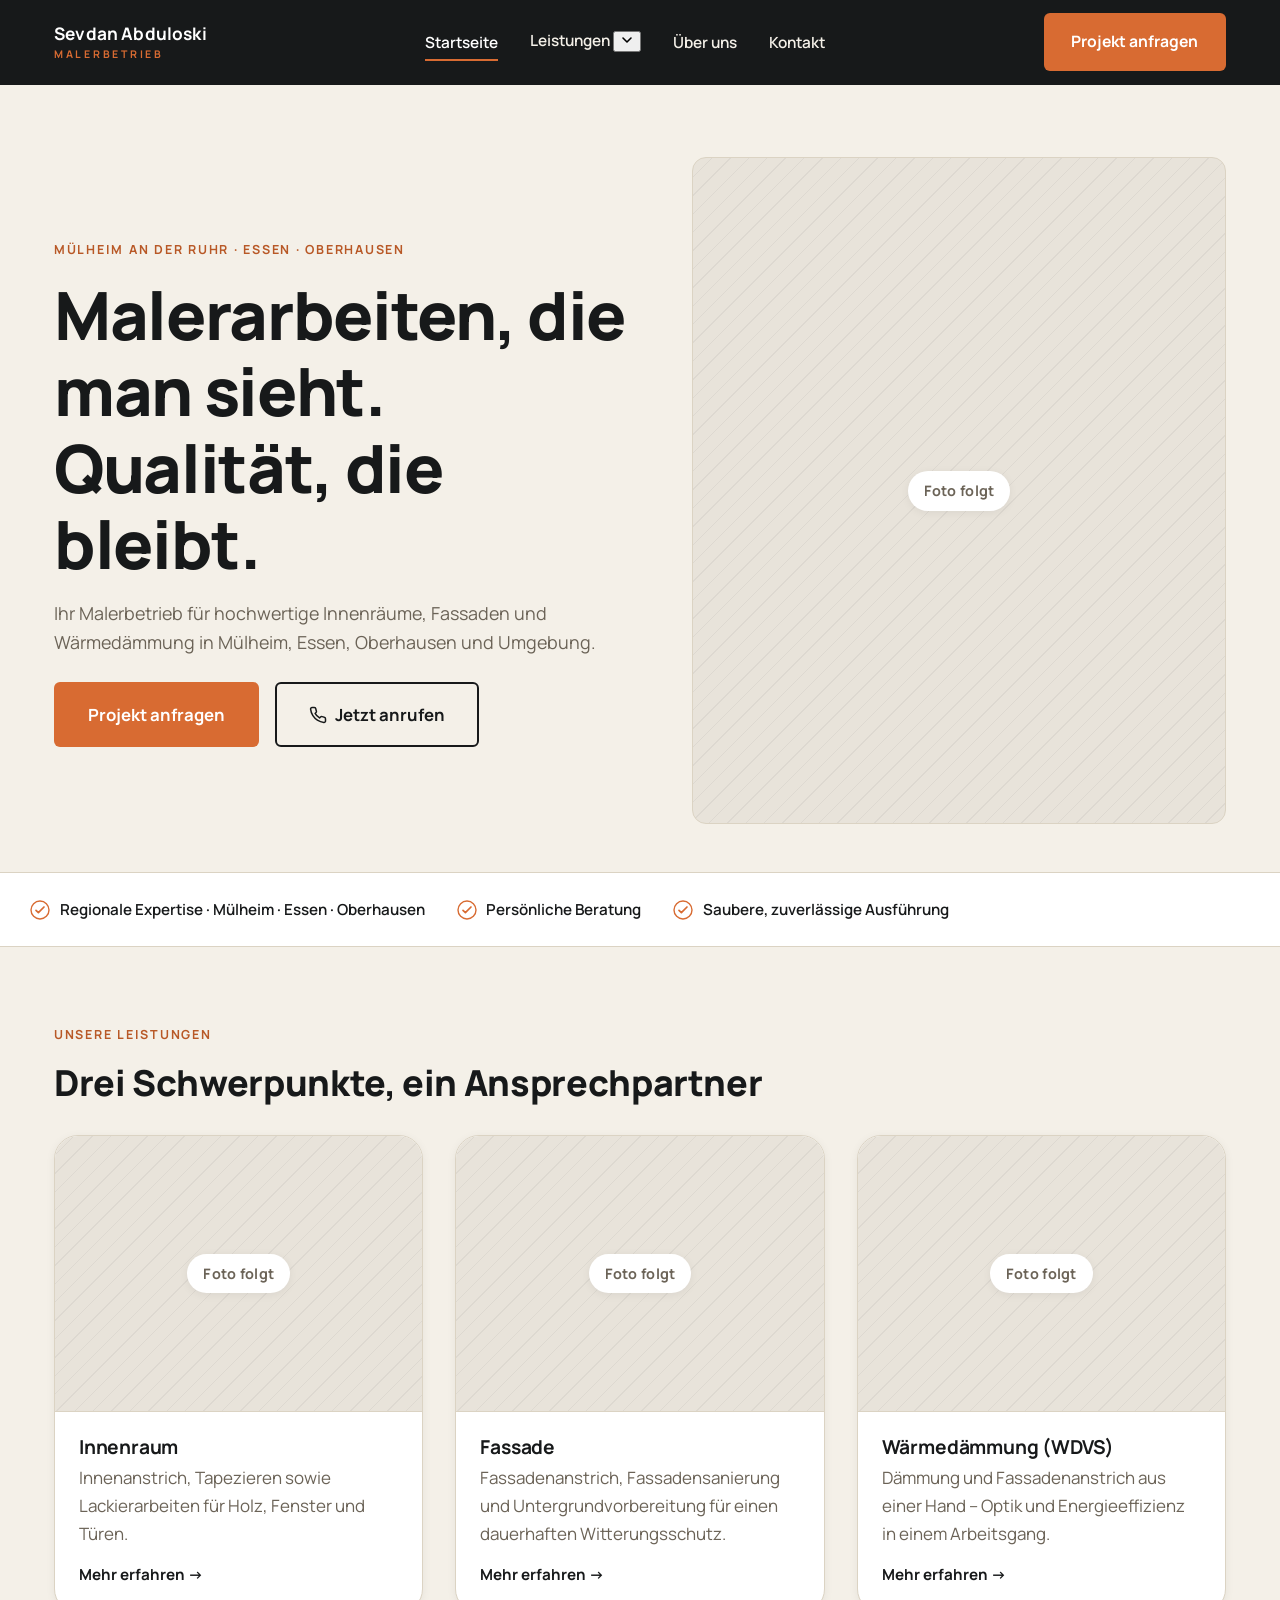
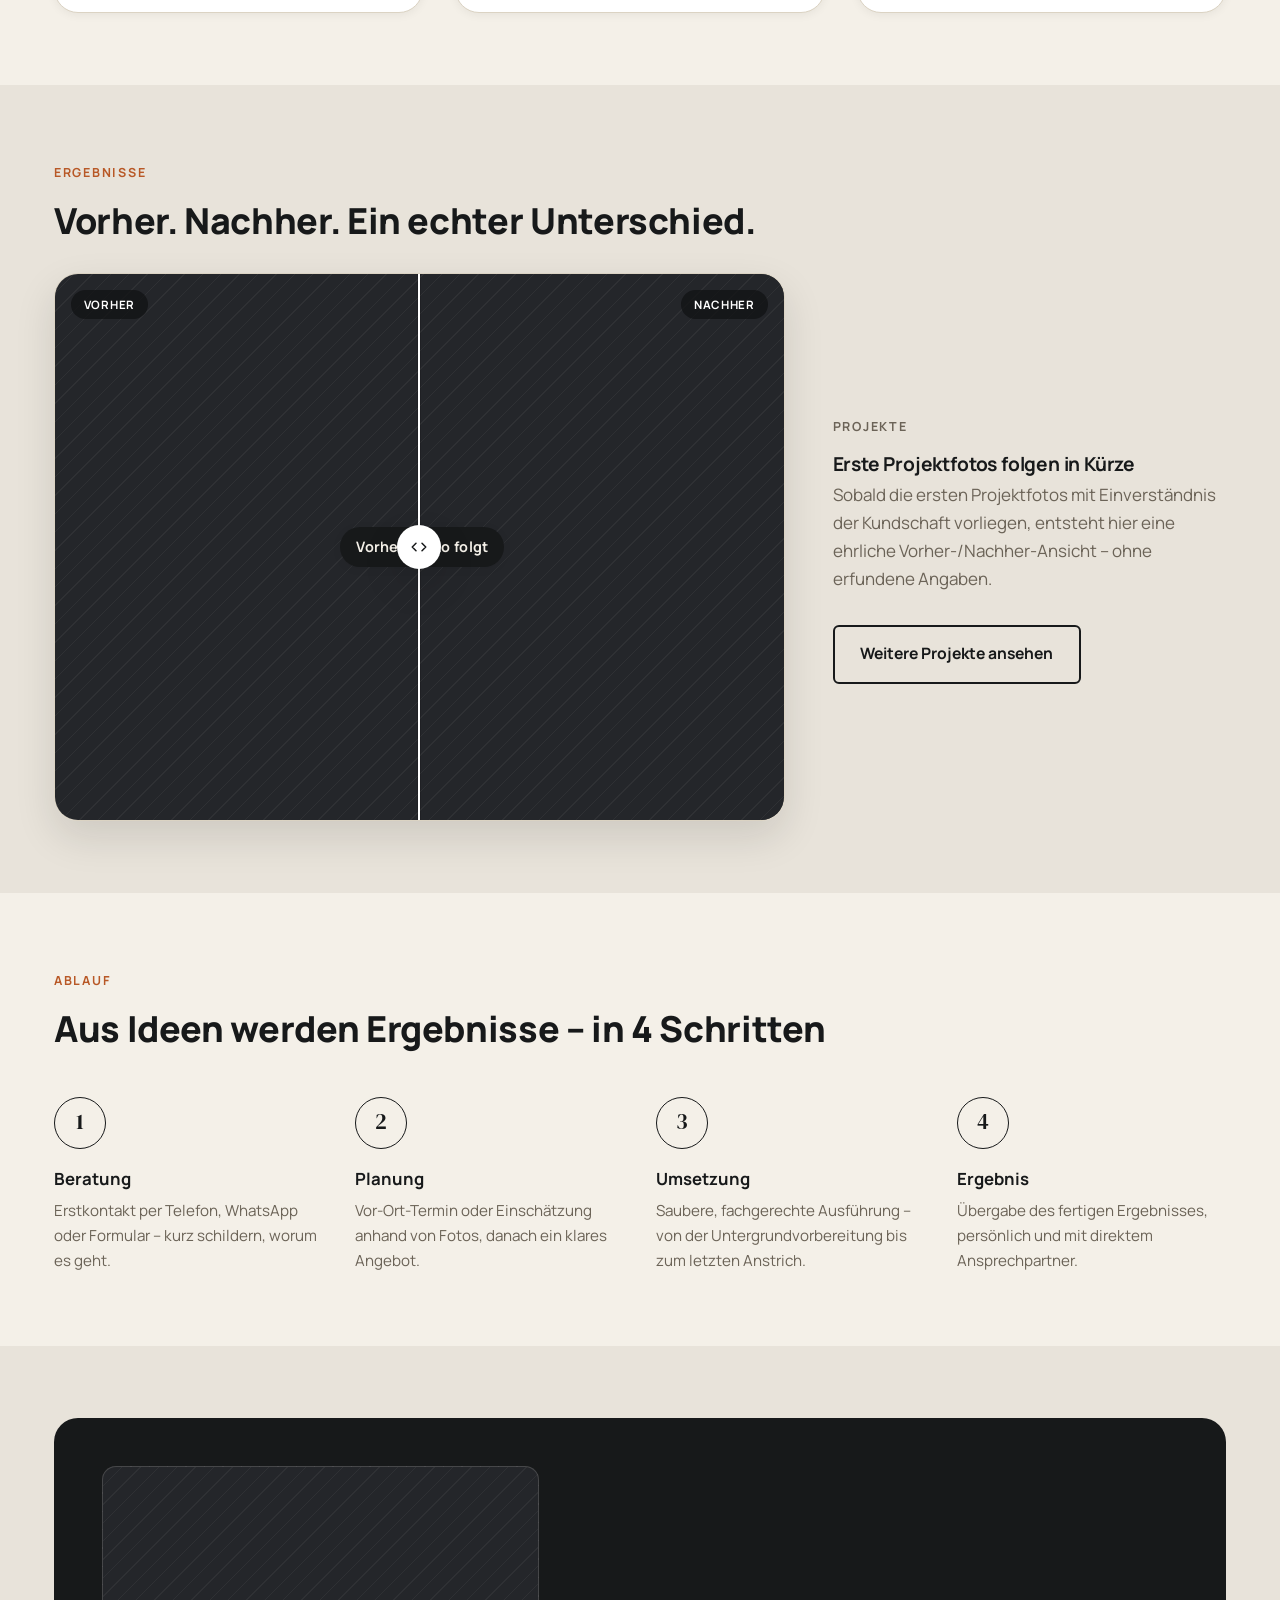
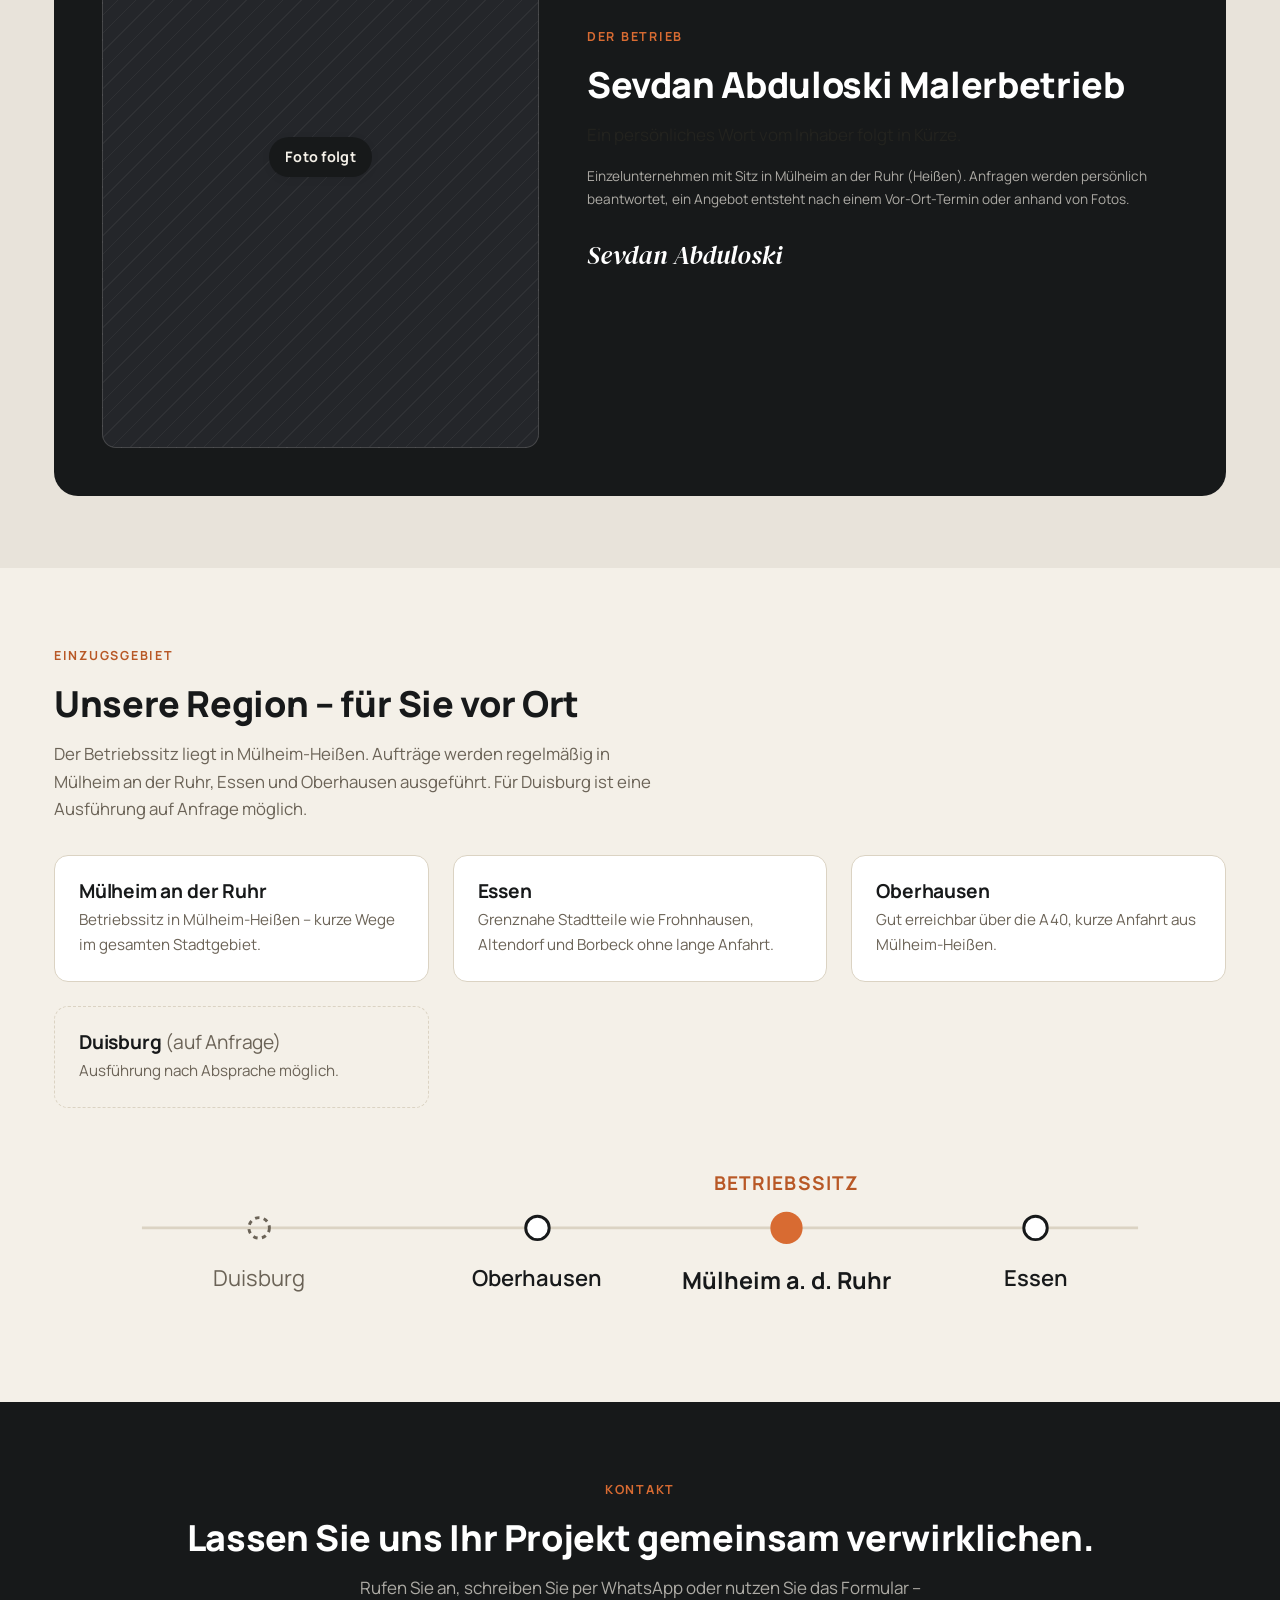
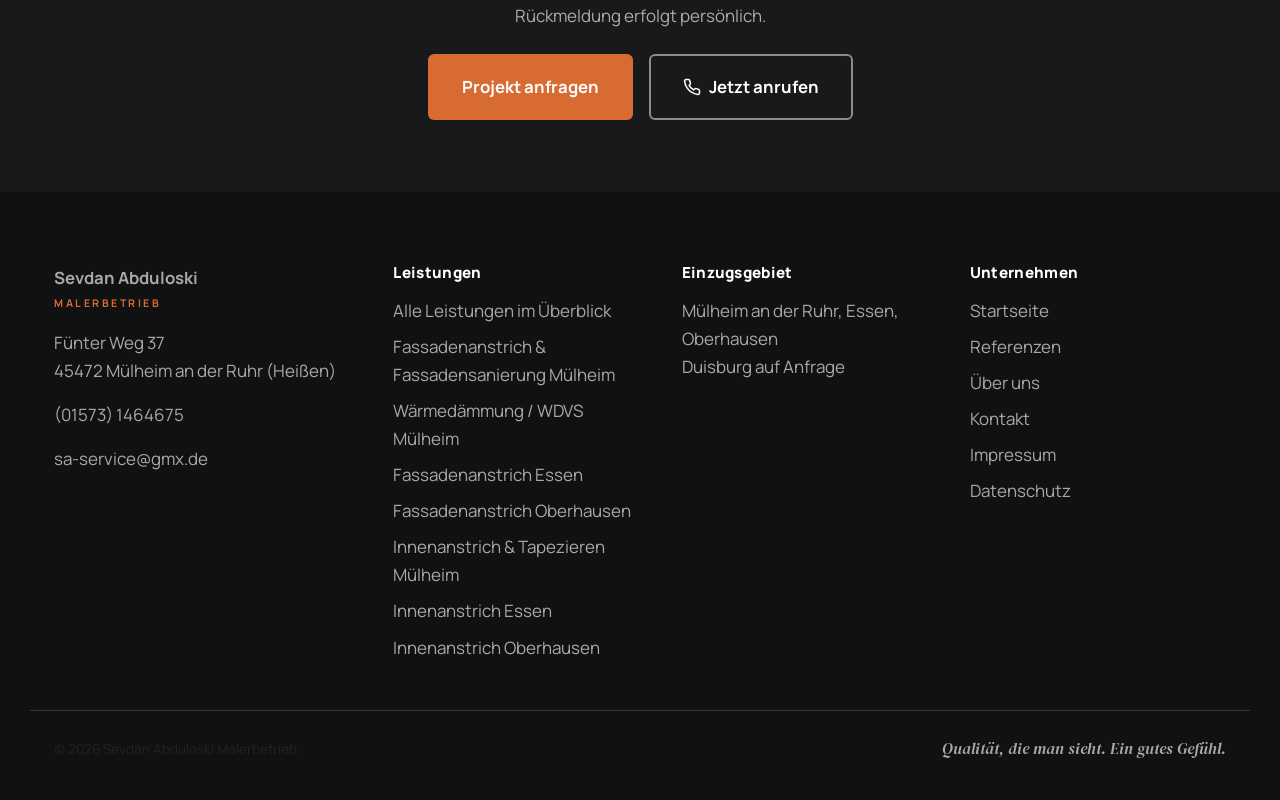
==== commit cff0da26: "Sichtbare TODO-Platzhalter entfernt Eckige-Klammer-Platzhalter im Fließtext (Zitat, Vorher/Nachher-P" ====
--- a/index.html
+++ b/index.html
@@ -57,11 +57,12 @@
       <ul>
         <li><a href="index.html" class="is-active">Startseite</a></li>
         <li class="has-dropdown">
-          <button type="button" class="dropdown-toggle" aria-expanded="false" aria-controls="leistungen-dropdown">
-            Leistungen
+          <a href="leistungen/index.html" class="dropdown-toggle">Leistungen</a>
+          <button type="button" class="dropdown-caret" aria-expanded="false" aria-controls="leistungen-dropdown" aria-label="Leistungen-Unterseiten anzeigen">
             <svg width="12" height="12" viewBox="0 0 12 12" aria-hidden="true"><path d="M2 4l4 4 4-4" fill="none" stroke="currentColor" stroke-width="1.6" stroke-linecap="round" stroke-linejoin="round"/></svg>
           </button>
           <ul class="dropdown" id="leistungen-dropdown">
+              <li><a href="leistungen/index.html">Alle Leistungen im Überblick</a></li>
               <li><a href="leistungen/fassadenanstrich-fassadensanierung-muelheim.html">Fassadenanstrich & Fassadensanierung Mülheim</a></li>
               <li><a href="leistungen/waermedaemmung-wdvs-muelheim.html">Wärmedämmung / WDVS Mülheim</a></li>
               <li><a href="leistungen/fassadenanstrich-essen.html">Fassadenanstrich Essen</a></li>
@@ -187,7 +188,7 @@
         <div class="before-after__side before-after__side--before">
           <span class="before-after__tag">Vorher</span>
           <!-- Vorher-Foto folgt - spaeter ersetzen durch:
-     <img src="/bilder/…" alt="Vorher: [Projekt folgt]" width="900" height="675" loading="lazy"> -->
+     <img src="/bilder/…" alt="Vorher: erstes Referenzprojekt (Beschreibung folgt)" width="900" height="675" loading="lazy"> -->
 <div class="img-placeholder img-placeholder--dark" role="img" aria-label="Vorher-Foto folgt">
   <span class="img-placeholder__text">Vorher-Foto folgt</span>
 </div>
@@ -195,7 +196,7 @@
         <div class="before-after__side before-after__side--after">
           <span class="before-after__tag">Nachher</span>
           <!-- Nachher-Foto folgt - spaeter ersetzen durch:
-     <img src="/bilder/…" alt="Nachher: [Projekt folgt]" width="900" height="675" loading="lazy"> -->
+     <img src="/bilder/…" alt="Nachher: erstes Referenzprojekt (Beschreibung folgt)" width="900" height="675" loading="lazy"> -->
 <div class="img-placeholder img-placeholder--dark" role="img" aria-label="Nachher-Foto folgt">
   <span class="img-placeholder__text">Nachher-Foto folgt</span>
 </div>
@@ -209,10 +210,10 @@
       <div class="before-after__meta">
         <!-- Redaktion: Projektname/Ort/Leistung ergänzen, sobald das erste
              abgeschlossene Projekt mit Fotoerlaubnis vorliegt. -->
-        <p class="kicker">[Projektname folgt]</p>
-        <h3>[Ort folgt] · [Leistung folgt]</h3>
-        <p>Sobald die ersten Projektfotos vorliegen, entsteht hier eine kurze Beschreibung der
-        ausgeführten Arbeit – ehrlich und ohne erfundene Angaben.</p>
+        <p class="kicker">Projekte</p>
+        <h3>Erste Projektfotos folgen in Kürze</h3>
+        <p class="placeholder-note">Sobald die ersten Projektfotos mit Einverständnis der Kundschaft vorliegen,
+        entsteht hier eine ehrliche Vorher-/Nachher-Ansicht – ohne erfundene Angaben.</p>
         <a href="referenzen.html" class="btn btn-outline">Weitere Projekte ansehen</a>
       </div>
     </div>
@@ -263,7 +264,7 @@
       <div class="owner-block__body">
         <p class="kicker">Der Betrieb</p>
         <h2>Sevdan Abduloski Malerbetrieb</h2>
-        <p class="owner-block__quote">[Zitat vom Inhaber folgt]</p>
+        <p class="placeholder-note placeholder-note--on-ink">Ein persönliches Wort vom Inhaber folgt in Kürze.</p>
         <p class="owner-block__note">Einzelunternehmen mit Sitz in Mülheim an der Ruhr (Heißen). Anfragen werden
         persönlich beantwortet, ein Angebot entsteht nach einem Vor-Ort-Termin oder anhand von Fotos.</p>
         <p class="owner-block__signature">Sevdan Abduloski</p>
@@ -339,6 +340,7 @@
     <div class="footer-col">
       <h2>Leistungen</h2>
       <ul>
+        <li><a href="leistungen/index.html">Alle Leistungen im Überblick</a></li>
         <li><a href="leistungen/fassadenanstrich-fassadensanierung-muelheim.html">Fassadenanstrich & Fassadensanierung Mülheim</a></li>
         <li><a href="leistungen/waermedaemmung-wdvs-muelheim.html">Wärmedämmung / WDVS Mülheim</a></li>
         <li><a href="leistungen/fassadenanstrich-essen.html">Fassadenanstrich Essen</a></li>
@@ -356,6 +358,7 @@
       <h2>Unternehmen</h2>
       <ul>
         <li><a href="index.html">Startseite</a></li>
+        <li><a href="referenzen.html">Referenzen</a></li>
         <li><a href="ueber-uns.html">Über uns</a></li>
         <li><a href="kontakt.html">Kontakt</a></li>
         <li><a href="impressum.html">Impressum</a></li>
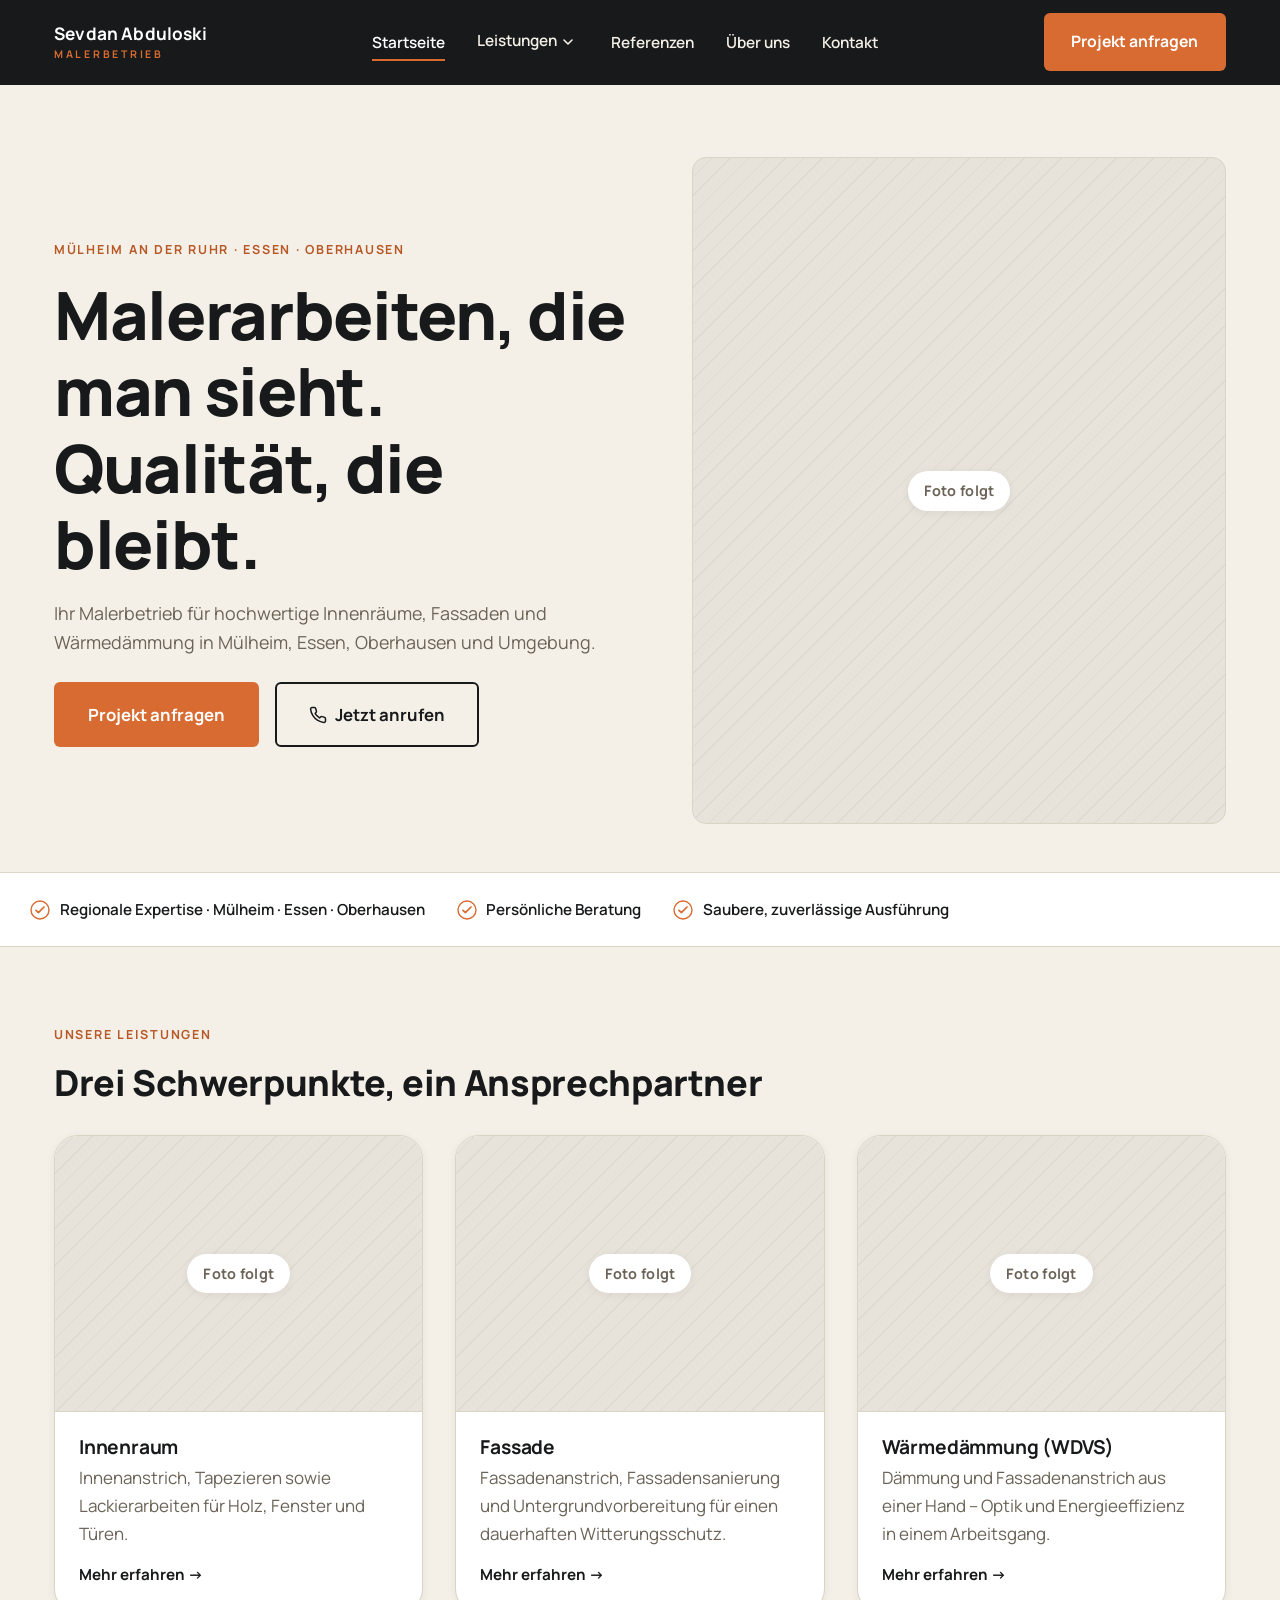
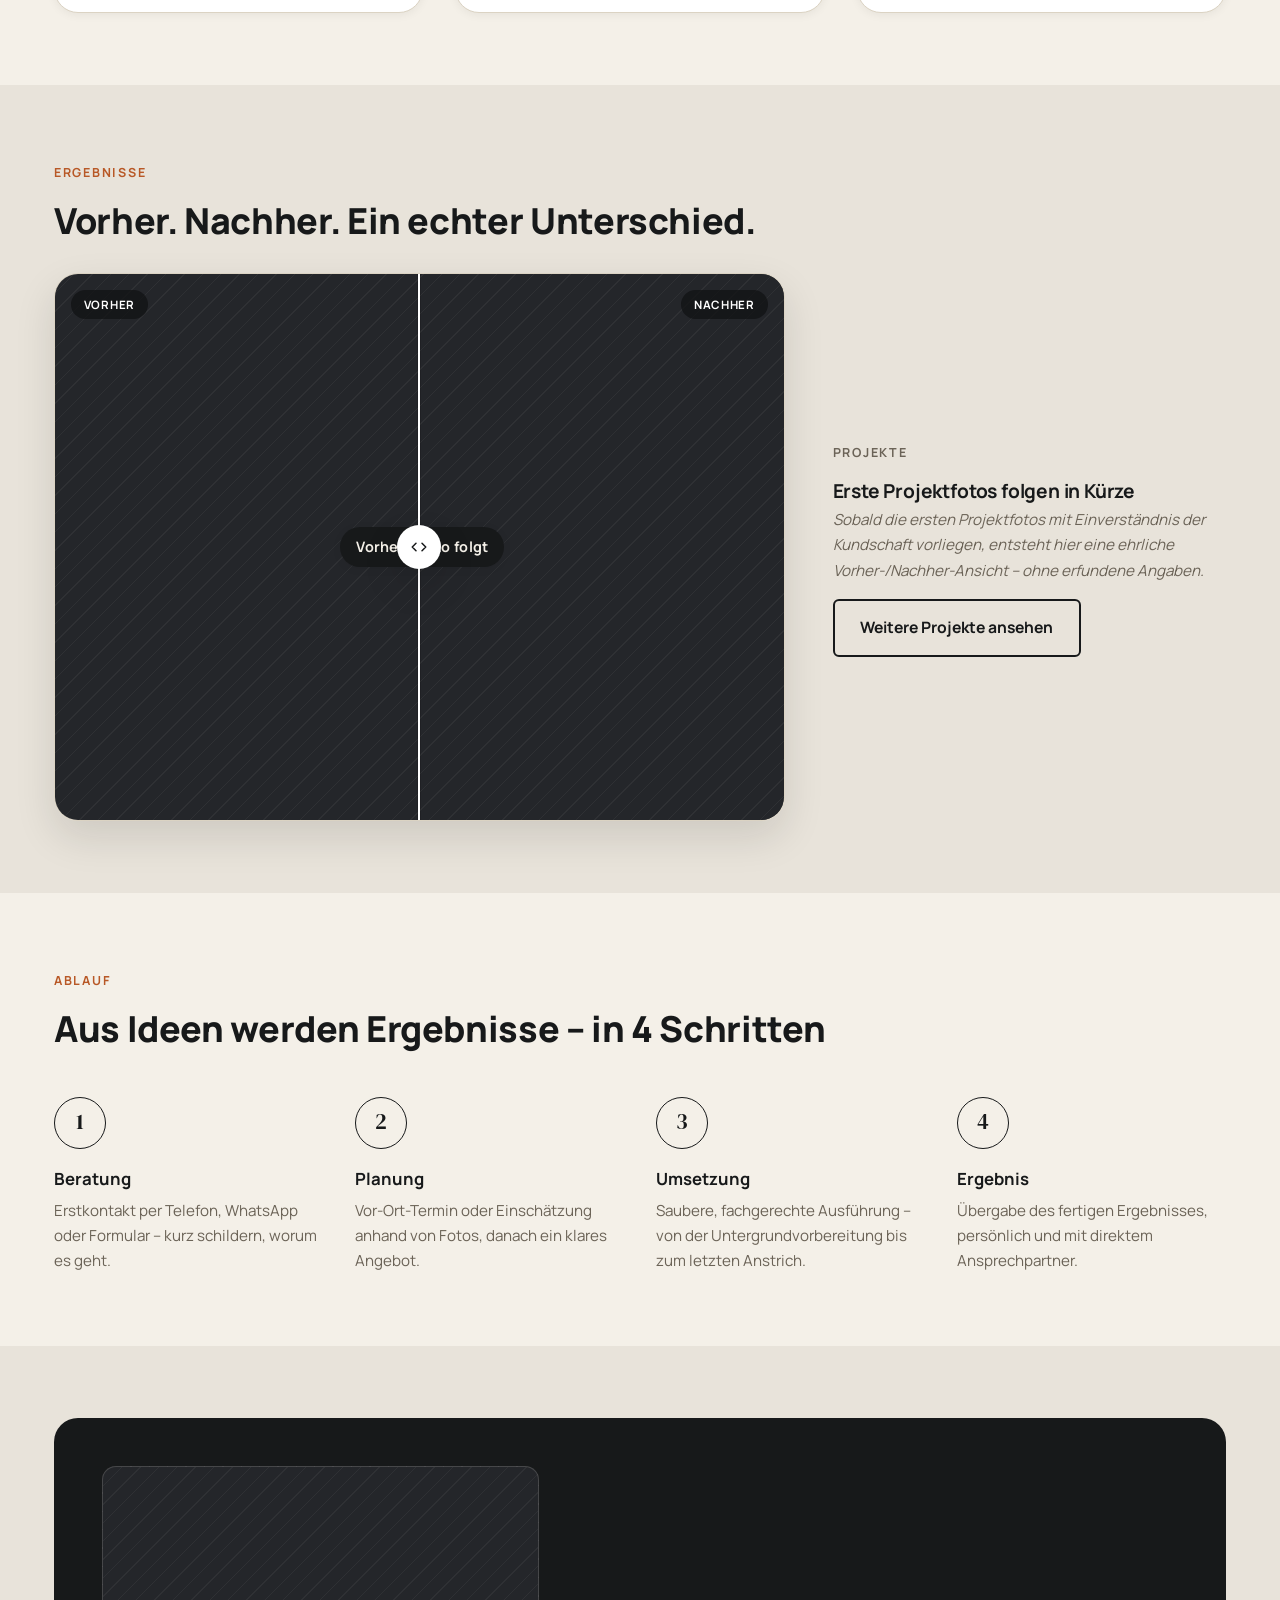
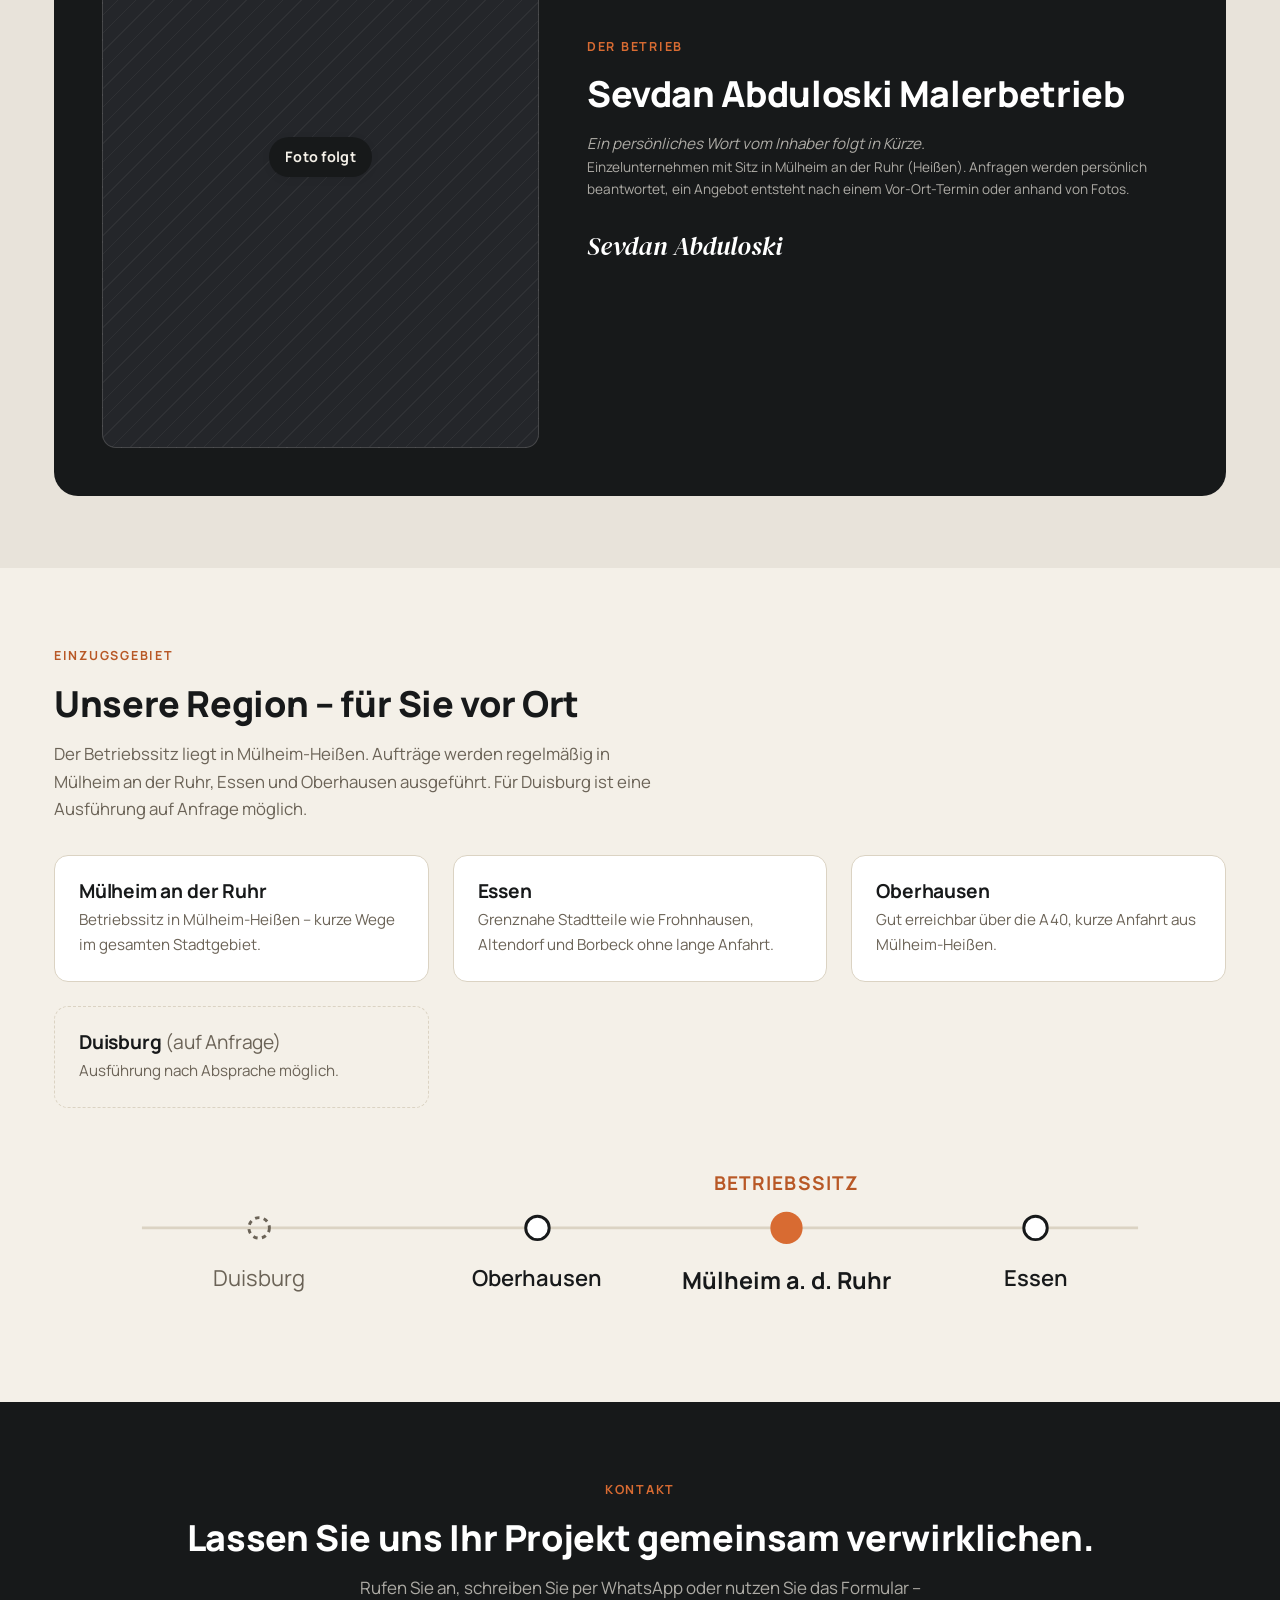
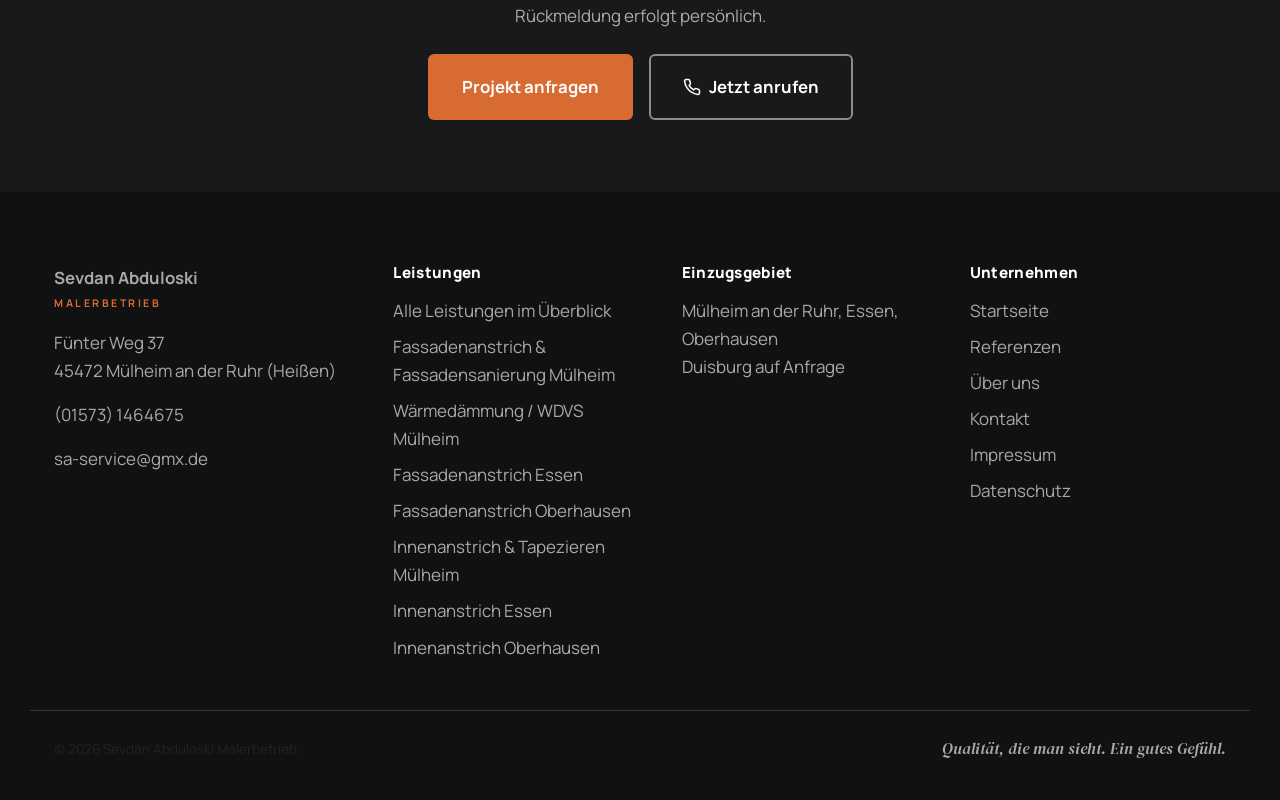
==== commit d13135ec: "Fix: Referenzen fehlte in der Hauptnavigation aller Seiten War nur im Footer verlinkt, dadurch über " ====
--- a/index.html
+++ b/index.html
@@ -72,6 +72,7 @@
               <li><a href="leistungen/innenanstrich-oberhausen.html">Innenanstrich Oberhausen</a></li>
           </ul>
         </li>
+        <li><a href="referenzen.html">Referenzen</a></li>
         <li><a href="ueber-uns.html">Über uns</a></li>
         <li><a href="kontakt.html">Kontakt</a></li>
         <li class="nav-cta-mobile"><a href="kontakt.html" class="btn btn-accent"><svg class="icon-arrow" width="18" height="18" viewBox="0 0 24 24" fill="none" stroke="currentColor" stroke-width="1.8" stroke-linecap="round" stroke-linejoin="round" aria-hidden="true"><path d="M4 12h16M13 5l7 7-7 7"/></svg> Projekt anfragen</a></li>
--- a/css/style.css
+++ b/css/style.css
@@ -48,6 +48,14 @@
   --shadow-md: 0 16px 40px rgba(16, 17, 18, 0.12);
   --header-height: 84px;
   --mobile-bar-height: 68px;
+
+  /* ---- Swatch-Töne (Welle B, rein dekorativ – siehe DESIGN-SYSTEM.md) ---- */
+  --swatch-1: #EDE7DB;
+  --swatch-2: #C9CBB7;
+  --swatch-3: #AEBAC0;
+  --swatch-4: #D9C3AE;
+  --swatch-5: #8E8577;
+  --swatch-6: #3F4A46;
 }
 
 /* -------------------- Reset / Base -------------------- */
@@ -188,7 +196,7 @@
 .main-nav > ul > li > a:hover,
 .main-nav > ul > li > a.is-active { color: var(--color-white); border-color: var(--color-accent); }
 
-.has-dropdown { position: relative; }
+.has-dropdown { position: relative; display: flex; align-items: center; }
 .dropdown-toggle {
   display: inline-flex;
   align-items: center;
@@ -205,6 +213,23 @@
 }
 .dropdown-toggle:hover,
 .dropdown-toggle.is-active { color: var(--color-white); border-color: var(--color-accent); }
+/* Welle B: "Leistungen" ist jetzt ein echter Link auf leistungen/index.html
+   (.dropdown-toggle). Das Auf-/Zuklappen des Untermenüs übernimmt ein
+   separater Chevron-Button (.dropdown-caret) daneben. */
+.dropdown-caret {
+  display: inline-flex;
+  align-items: center;
+  justify-content: center;
+  background: none;
+  border: none;
+  color: var(--color-on-ink);
+  cursor: pointer;
+  padding: 0.4rem 0.3rem;
+}
+.dropdown-caret:hover { color: var(--color-white); }
+.dropdown-caret svg { transition: transform 0.15s ease; }
+.dropdown-caret[aria-expanded="true"] svg,
+.has-dropdown.is-open .dropdown-caret svg { transform: rotate(180deg); }
 .dropdown {
   position: absolute;
   top: calc(100% + 14px);
@@ -601,7 +626,7 @@
   color: var(--color-text-muted);
 }
 .breadcrumb .container { max-width: var(--container-width); margin: 0 auto; padding: var(--space-2) var(--space-3) 0; }
-.breadcrumb ol { display: flex; flex-wrap: wrap; gap: 0.35rem; }
+.breadcrumb ol { display: flex; flex-wrap: wrap; gap: 0.35rem; list-style: none; margin: 0; }
 .breadcrumb li:not(:last-child)::after { content: "/"; margin-left: 0.35rem; color: var(--color-border); }
 .breadcrumb a { color: var(--color-text-muted); }
 .breadcrumb a:hover { color: var(--color-ink); }
@@ -719,6 +744,128 @@
   box-shadow: 0 0 0 3px var(--color-subtle);
 }
 .contact-form button { margin-top: var(--space-2); justify-self: start; }
+
+/* -------------------- Welle B: neue Komponenten (siehe DESIGN-SYSTEM.md) -------------------- */
+
+/* PlaceholderNote – ersetzt eckige-Klammer-Platzhalter im Fließtext */
+.placeholder-note {
+  font-style: italic;
+  color: var(--color-text-muted);
+  font-size: 0.95rem;
+  margin: 0;
+}
+.placeholder-note--on-ink { color: var(--color-on-ink-muted); }
+
+/* ValueCard (Werte-Grid, z.B. ueber-uns.html) */
+.value-grid {
+  display: grid;
+  grid-template-columns: repeat(3, 1fr);
+  gap: var(--space-3);
+  margin-top: var(--space-4);
+}
+.value-card {
+  padding: var(--space-3);
+  border: 1px solid var(--color-border);
+  border-radius: var(--radius-md);
+  background: var(--color-white);
+}
+.value-card svg { color: var(--color-accent); margin-bottom: var(--space-2); }
+.value-card h3 { margin-bottom: 0.3rem; }
+.value-card p { color: var(--color-text-muted); margin: 0; font-size: 0.95rem; }
+
+/* Foto-Platzhalter-Galerie (z.B. "Bilder bei der Arbeit") */
+.gallery-grid {
+  display: grid;
+  grid-template-columns: repeat(4, 1fr);
+  gap: var(--space-2);
+  margin-top: var(--space-4);
+}
+.gallery-grid .img-placeholder { aspect-ratio: 4 / 3; }
+
+/* Cross-Link-Modul (Teaser zu einer weiteren Leistungsseite) */
+.cross-link {
+  display: flex;
+  flex-wrap: wrap;
+  align-items: center;
+  justify-content: space-between;
+  gap: var(--space-3);
+  padding: var(--space-4);
+  border: 1px solid var(--color-border);
+  border-radius: var(--radius-lg);
+  background: var(--color-white);
+  margin-top: var(--space-5);
+}
+.cross-link__body { max-width: 62ch; }
+.cross-link__body .kicker { margin-bottom: 0.3rem; }
+.cross-link__body h3 { margin-bottom: 0.35rem; }
+.cross-link__body p { color: var(--color-text-muted); margin: 0; }
+.cross-link .btn { flex-shrink: 0; }
+
+/* Toggle-Gruppe – Kategorie-Auswahl (kontakt.html) und Filter-Tabs (referenzen.html) */
+.toggle-group { display: flex; flex-wrap: wrap; gap: 0.6rem; margin: var(--space-2) 0 var(--space-3); }
+.toggle-btn {
+  padding: 0.55rem 1.1rem;
+  border-radius: var(--radius-pill);
+  border: 1.5px solid var(--color-border);
+  background: var(--color-white);
+  color: var(--color-text);
+  font: inherit;
+  font-weight: 700;
+  font-size: 0.9rem;
+  cursor: pointer;
+  transition: border-color 0.15s ease, background 0.15s ease, color 0.15s ease;
+}
+.toggle-btn:hover { border-color: var(--color-ink); }
+.toggle-btn.is-active { background: var(--color-ink); border-color: var(--color-ink); color: var(--color-white); }
+
+/* ContactCard (drei große Kontaktkarten, kontakt.html) */
+.contact-card-grid {
+  display: grid;
+  grid-template-columns: repeat(3, 1fr);
+  gap: var(--space-3);
+  margin-top: var(--space-4);
+}
+.contact-card {
+  display: flex;
+  flex-direction: column;
+  align-items: flex-start;
+  gap: 0.5rem;
+  padding: var(--space-4);
+  border: 1px solid var(--color-border);
+  border-radius: var(--radius-lg);
+  background: var(--color-white);
+  color: inherit;
+  transition: box-shadow 0.2s ease, transform 0.2s ease;
+}
+.contact-card:hover { box-shadow: var(--shadow-md); transform: translateY(-3px); color: inherit; }
+.contact-card svg { color: var(--color-accent); }
+.contact-card h3 { margin: 0; }
+.contact-card p { color: var(--color-text-muted); margin: 0; font-size: 0.95rem; }
+
+/* Factor-Grid – "Was beeinflusst die Kosten?" (Karten nutzen .region-card) */
+.factor-grid {
+  display: grid;
+  grid-template-columns: repeat(4, 1fr);
+  gap: var(--space-3);
+  margin-top: var(--space-4);
+}
+
+/* Farbton-Swatches (innenanstrich-tapezieren-muelheim.html) – rein dekorative
+   Muster-Töne, keine echten Produktfarben, siehe --swatch-* in :root. */
+.swatch-grid { display: flex; flex-wrap: wrap; gap: var(--space-3); margin-top: var(--space-4); }
+.swatch { text-align: center; }
+.swatch__chip {
+  width: 72px;
+  height: 72px;
+  border-radius: var(--radius-md);
+  border: 1px solid var(--color-border);
+  margin: 0 auto 0.5rem;
+}
+.swatch__label { font-size: 0.82rem; font-weight: 600; color: var(--color-text-muted); }
+
+/* WDVS-Aufbau-Diagramm (eigenes Inline-SVG, keine Fotos nötig) */
+.wdvs-diagram { margin: var(--space-4) 0; }
+.wdvs-diagram svg { width: 100%; height: auto; display: block; }
 
 /* -------------------- Footer -------------------- */
 .site-footer { background: var(--color-black); color: var(--color-on-ink-muted); padding: var(--space-6) 0 var(--space-3); }
@@ -755,6 +902,9 @@
   .service-grid { grid-template-columns: 1fr; }
   .process-steps { grid-template-columns: repeat(2, 1fr); }
   .region-grid { grid-template-columns: 1fr 1fr; }
+  .value-grid { grid-template-columns: 1fr 1fr; }
+  .factor-grid { grid-template-columns: 1fr 1fr; }
+  .contact-card-grid { grid-template-columns: 1fr; }
 }
 
 @media (max-width: 900px) {
@@ -764,6 +914,8 @@
   .owner-block { padding: var(--space-4); }
   .spoke-grid { grid-template-columns: 1fr; }
   .project-grid { grid-template-columns: 1fr; }
+  .value-grid { grid-template-columns: 1fr; }
+  .gallery-grid { grid-template-columns: repeat(2, 1fr); }
 }
 
 @media (max-width: 768px) {
@@ -786,7 +938,10 @@
   }
   .main-nav > ul > li { border-bottom: 1px solid var(--color-border-on-ink); }
   .main-nav > ul > li > a { display: block; padding: 1rem 0.25rem; }
-  .dropdown-toggle { width: 100%; justify-content: space-between; padding: 1rem 0.25rem; }
+  .has-dropdown { flex-wrap: wrap; }
+  .dropdown-toggle { flex: 1 1 auto; padding: 1rem 0.25rem; }
+  .dropdown-caret { flex: 0 0 auto; padding: 1rem 0.5rem; }
+  .dropdown { flex-basis: 100%; }
   .dropdown {
     position: static;
     box-shadow: none;
@@ -815,4 +970,7 @@
   .btn-row { flex-direction: column; align-items: stretch; }
   .btn-row .btn { justify-content: center; }
   .process-steps { grid-template-columns: 1fr; }
-}
+  .factor-grid { grid-template-columns: 1fr; }
+  .gallery-grid { grid-template-columns: 1fr 1fr; }
+  .cross-link { flex-direction: column; align-items: flex-start; }
+}
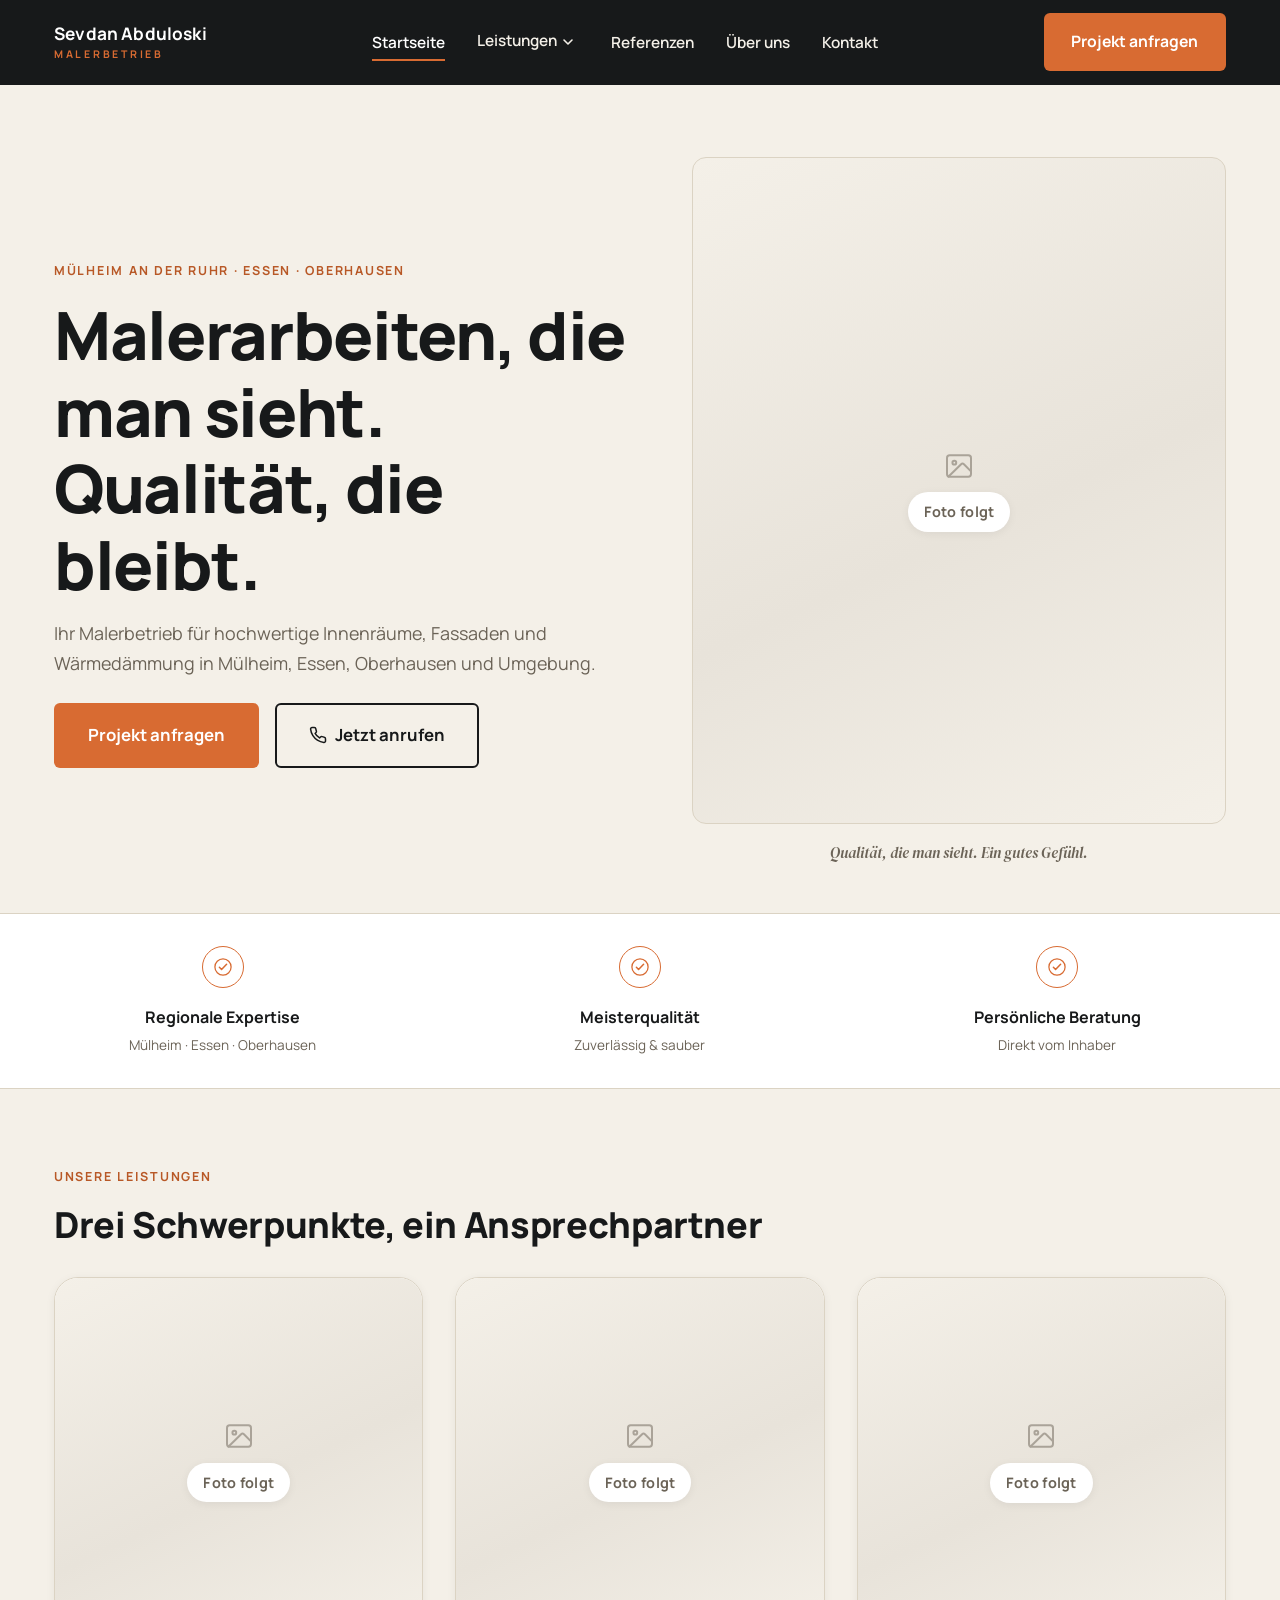
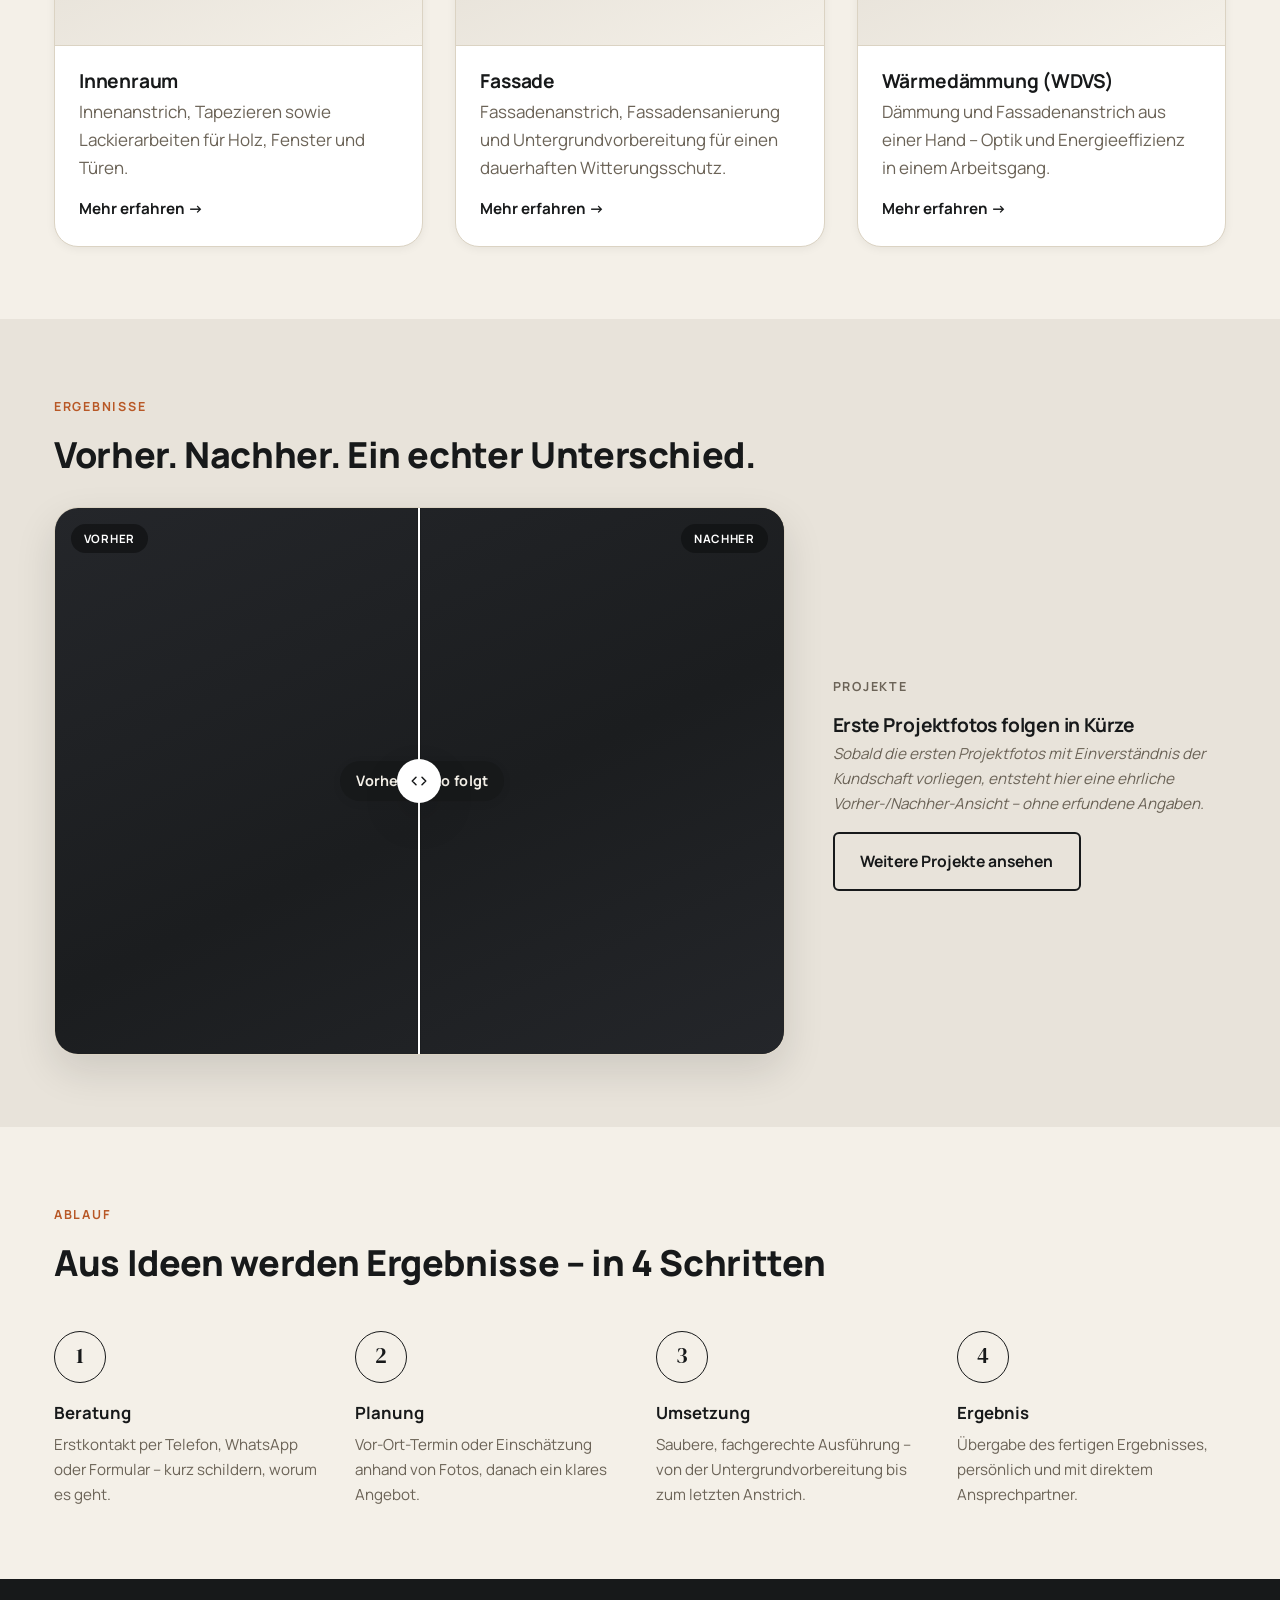
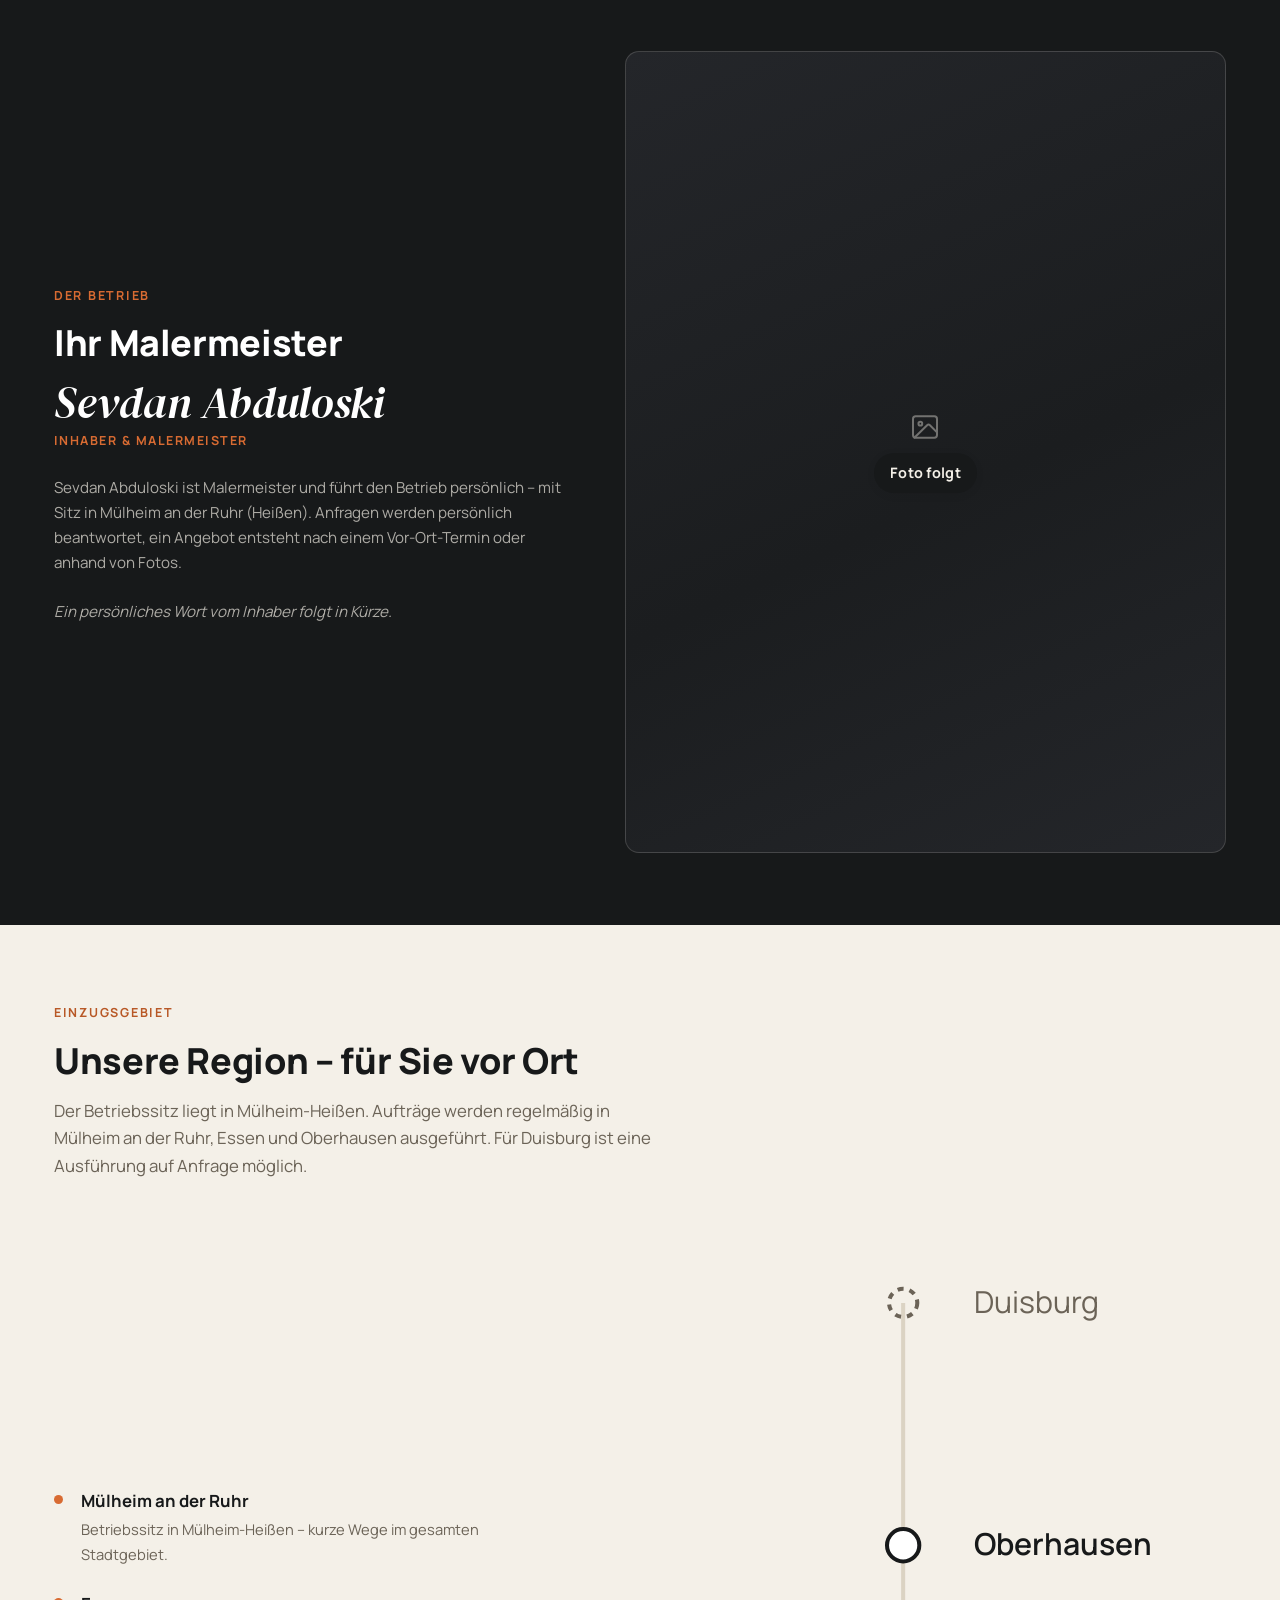
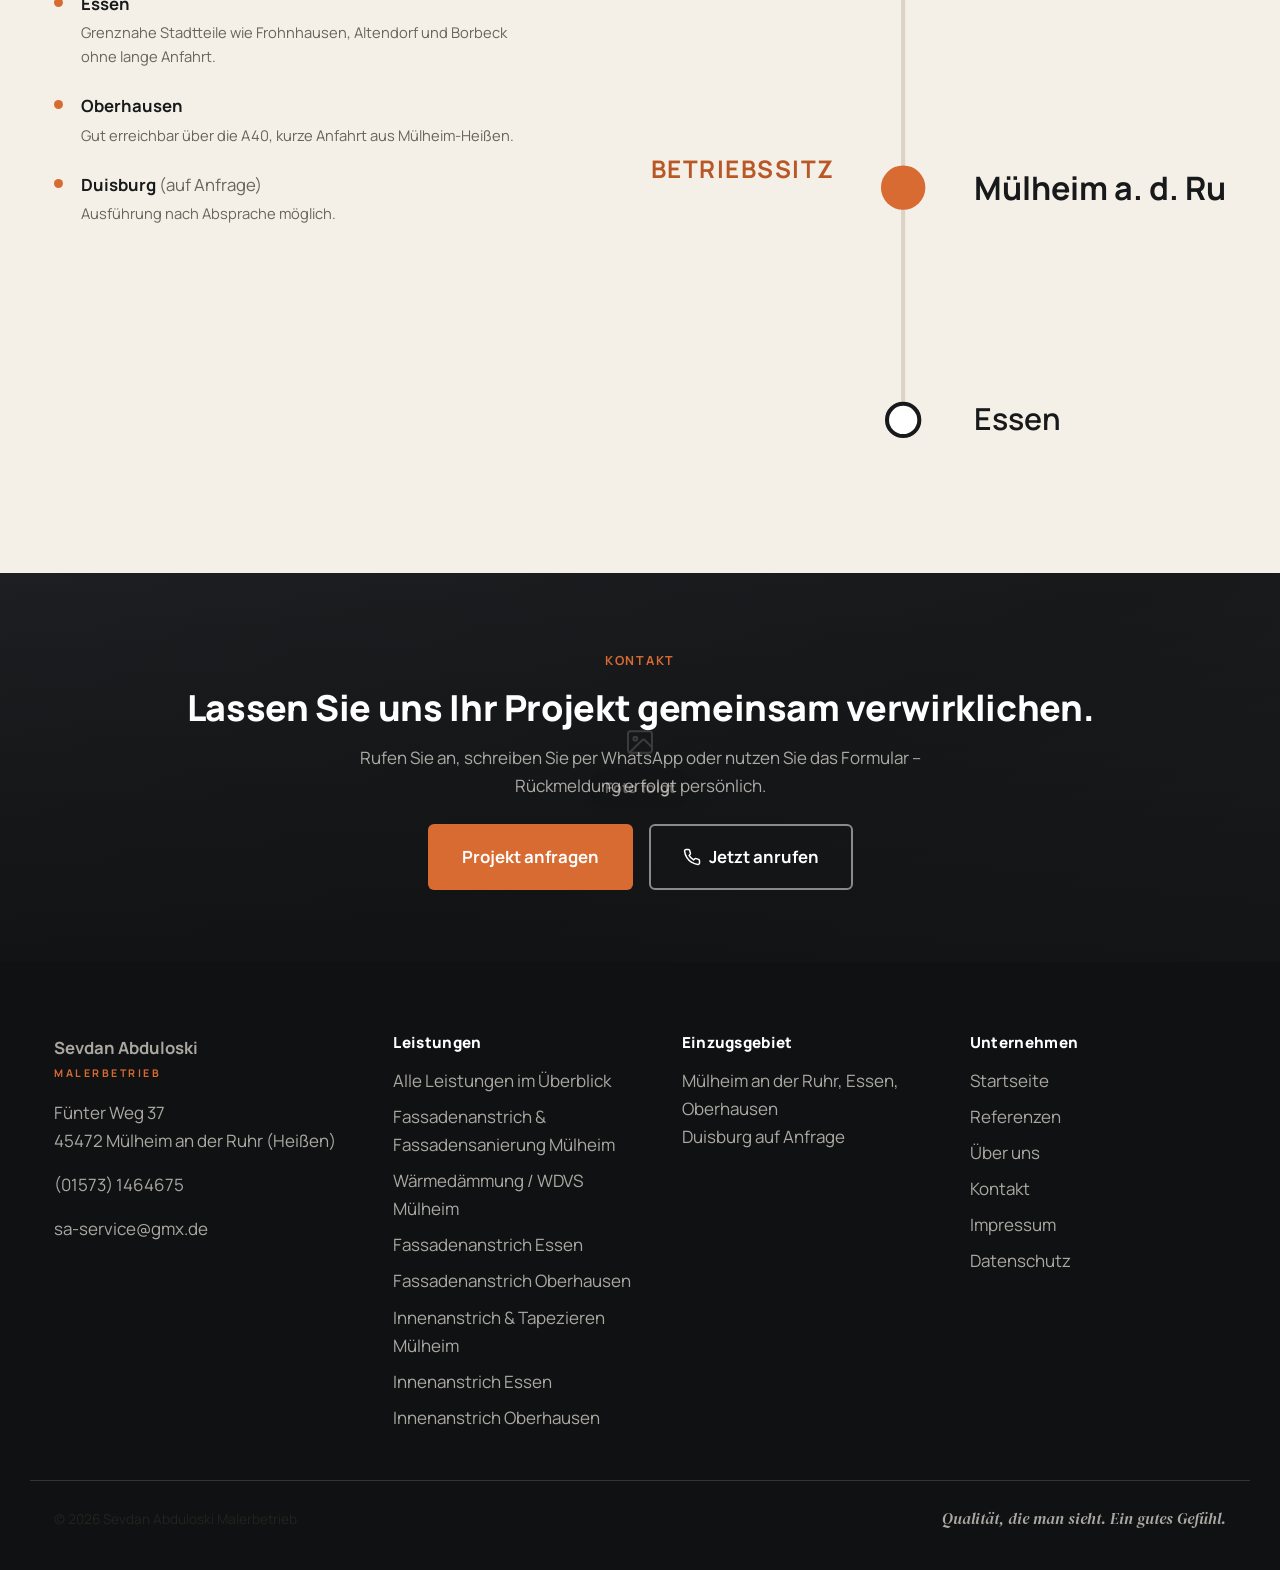
==== commit 7a993fc6: "Startseite: TrustBar, Owner-Block, Region und CTA-Banner an Referenzbild angeglichen Feinkorrektur-W" ====
--- a/index.html
+++ b/index.html
@@ -105,24 +105,28 @@
 <div class="img-placeholder" style="aspect-ratio:4 / 5;" role="img" aria-label="Malerarbeiten von Sevdan Abduloski Malerbetrieb in Mülheim an der Ruhr">
   <span class="img-placeholder__text">Foto folgt</span>
 </div>
-    </div>
-  </div>
-</section>
-
-<!-- 2) TrustBar -->
+      <p class="brand-tagline">Qualität, die man sieht. Ein gutes Gefühl.</p>
+    </div>
+  </div>
+</section>
+
+<!-- 2) TrustBar (Welle C: 3 Spalten mit Icon/Titel/Subtext statt Fließtext-Zeile) -->
 <section class="trust-bar">
-  <div class="container trust-bar__list">
-    <div class="trust-bar__item">
-      <svg width="20" height="20" viewBox="0 0 20 20" aria-hidden="true"><circle cx="10" cy="10" r="9" fill="none" stroke="currentColor" stroke-width="1.4"/><path d="M6 10.3l2.4 2.4L14 7" fill="none" stroke="currentColor" stroke-width="1.7" stroke-linecap="round" stroke-linejoin="round"/></svg>
-      <span>Regionale Expertise · Mülheim · Essen · Oberhausen</span>
-    </div>
-    <div class="trust-bar__item">
-      <svg width="20" height="20" viewBox="0 0 20 20" aria-hidden="true"><circle cx="10" cy="10" r="9" fill="none" stroke="currentColor" stroke-width="1.4"/><path d="M6 10.3l2.4 2.4L14 7" fill="none" stroke="currentColor" stroke-width="1.7" stroke-linecap="round" stroke-linejoin="round"/></svg>
-      <span>Persönliche Beratung</span>
-    </div>
-    <div class="trust-bar__item">
-      <svg width="20" height="20" viewBox="0 0 20 20" aria-hidden="true"><circle cx="10" cy="10" r="9" fill="none" stroke="currentColor" stroke-width="1.4"/><path d="M6 10.3l2.4 2.4L14 7" fill="none" stroke="currentColor" stroke-width="1.7" stroke-linecap="round" stroke-linejoin="round"/></svg>
-      <span>Saubere, zuverlässige Ausführung</span>
+  <div class="container trust-grid">
+    <div class="trust-item">
+      <span class="trust-item__icon" aria-hidden="true"><svg width="18" height="18" viewBox="0 0 20 20"><circle cx="10" cy="10" r="9" fill="none" stroke="currentColor" stroke-width="1.4"/><path d="M6 10.3l2.4 2.4L14 7" fill="none" stroke="currentColor" stroke-width="1.7" stroke-linecap="round" stroke-linejoin="round"/></svg></span>
+      <p class="trust-item__title">Regionale Expertise</p>
+      <p class="trust-item__subtext">Mülheim · Essen · Oberhausen</p>
+    </div>
+    <div class="trust-item">
+      <span class="trust-item__icon" aria-hidden="true"><svg width="18" height="18" viewBox="0 0 20 20"><circle cx="10" cy="10" r="9" fill="none" stroke="currentColor" stroke-width="1.4"/><path d="M6 10.3l2.4 2.4L14 7" fill="none" stroke="currentColor" stroke-width="1.7" stroke-linecap="round" stroke-linejoin="round"/></svg></span>
+      <p class="trust-item__title">Meisterqualität</p>
+      <p class="trust-item__subtext">Zuverlässig &amp; sauber</p>
+    </div>
+    <div class="trust-item">
+      <span class="trust-item__icon" aria-hidden="true"><svg width="18" height="18" viewBox="0 0 20 20"><circle cx="10" cy="10" r="9" fill="none" stroke="currentColor" stroke-width="1.4"/><path d="M6 10.3l2.4 2.4L14 7" fill="none" stroke="currentColor" stroke-width="1.7" stroke-linecap="round" stroke-linejoin="round"/></svg></span>
+      <p class="trust-item__title">Persönliche Beratung</p>
+      <p class="trust-item__subtext">Direkt vom Inhaber</p>
     </div>
   </div>
 </section>
@@ -251,24 +255,29 @@
   </div>
 </section>
 
-<!-- 6) Der Betrieb (Owner-Block) -->
-<section class="section section-alt">
+<!-- 6) Ihr Malermeister (Owner-Block) -->
+<!-- Welle C: vollflächiges dunkles Band statt eingerückter Card, Name als
+     große Signatur, Rolle als Label, Portrait rechts größer als die
+     Textspalte (siehe DESIGN-SYSTEM.md Abschnitt 11.2). -->
+<section class="section owner-section">
   <div class="container">
     <div class="owner-block">
+      <div class="owner-block__body">
+        <p class="kicker">Der Betrieb</p>
+        <h2>Ihr Malermeister</h2>
+        <p class="owner-block__signature">Sevdan Abduloski</p>
+        <p class="owner-block__role">Inhaber &amp; Malermeister</p>
+        <p class="owner-block__note">Sevdan Abduloski ist Malermeister und führt den Betrieb persönlich – mit Sitz
+        in Mülheim an der Ruhr (Heißen). Anfragen werden persönlich beantwortet, ein Angebot entsteht nach einem
+        Vor-Ort-Termin oder anhand von Fotos.</p>
+        <p class="placeholder-note placeholder-note--on-ink">Ein persönliches Wort vom Inhaber folgt in Kürze.</p>
+      </div>
       <div class="owner-block__media">
         <!-- Foto folgt - spaeter ersetzen durch:
-     <img src="/bilder/…" alt="Sevdan Abduloski, Inhaber des Malerbetriebs" width="700" height="933" loading="lazy"> -->
-<div class="img-placeholder img-placeholder--dark" role="img" aria-label="Sevdan Abduloski, Inhaber des Malerbetriebs">
-  <span class="img-placeholder__text">Foto folgt</span>
-</div>
-      </div>
-      <div class="owner-block__body">
-        <p class="kicker">Der Betrieb</p>
-        <h2>Sevdan Abduloski Malerbetrieb</h2>
-        <p class="placeholder-note placeholder-note--on-ink">Ein persönliches Wort vom Inhaber folgt in Kürze.</p>
-        <p class="owner-block__note">Einzelunternehmen mit Sitz in Mülheim an der Ruhr (Heißen). Anfragen werden
-        persönlich beantwortet, ein Angebot entsteht nach einem Vor-Ort-Termin oder anhand von Fotos.</p>
-        <p class="owner-block__signature">Sevdan Abduloski</p>
+     <img src="/bilder/…" alt="Sevdan Abduloski, Malermeister und Inhaber des Malerbetriebs" width="800" height="1067" loading="lazy"> -->
+<div class="img-placeholder img-placeholder--dark" role="img" aria-label="Sevdan Abduloski, Malermeister und Inhaber des Malerbetriebs">
+  <span class="img-placeholder__text">Foto folgt</span>
+</div>
       </div>
     </div>
   </div>
@@ -281,43 +290,42 @@
     <h2>Unsere Region – für Sie vor Ort</h2>
     <p class="section-lead">Der Betriebssitz liegt in Mülheim-Heißen. Aufträge werden regelmäßig in
     Mülheim an der Ruhr, Essen und Oberhausen ausgeführt. Für Duisburg ist eine Ausführung auf Anfrage möglich.</p>
-    <div class="region-grid">
-      <div class="region-card">
-        <h3>Mülheim an der Ruhr</h3>
-        <p>Betriebssitz in Mülheim-Heißen – kurze Wege im gesamten Stadtgebiet.</p>
-      </div>
-      <div class="region-card">
-        <h3>Essen</h3>
-        <p>Grenznahe Stadtteile wie Frohnhausen, Altendorf und Borbeck ohne lange Anfahrt.</p>
-      </div>
-      <div class="region-card">
-        <h3>Oberhausen</h3>
-        <p>Gut erreichbar über die A40, kurze Anfahrt aus Mülheim-Heißen.</p>
-      </div>
-      <div class="region-card region-card--note">
-        <h3>Duisburg <span style="font-weight:400; color:var(--color-text-muted);">(auf Anfrage)</span></h3>
-        <p>Ausführung nach Absprache möglich.</p>
-      </div>
-    </div>
-    <div class="region-map" aria-hidden="true">
-      <svg viewBox="0 0 800 130" xmlns="http://www.w3.org/2000/svg">
-        <line x1="60" y1="60" x2="740" y2="60" stroke="var(--color-border)" stroke-width="2"/>
-        <circle cx="140" cy="60" r="7" fill="none" stroke="var(--color-text-muted)" stroke-width="2" stroke-dasharray="3 3"/>
-        <text x="140" y="100" text-anchor="middle" font-family="Manrope, sans-serif" font-size="15" fill="var(--color-text-muted)">Duisburg</text>
-        <circle cx="330" cy="60" r="8" fill="var(--color-white)" stroke="var(--color-ink)" stroke-width="2"/>
-        <text x="330" y="100" text-anchor="middle" font-family="Manrope, sans-serif" font-size="15" font-weight="600" fill="var(--color-ink)">Oberhausen</text>
-        <circle cx="500" cy="60" r="11" fill="var(--color-accent)"/>
-        <text x="500" y="34" text-anchor="middle" font-family="Manrope, sans-serif" font-size="13" font-weight="700" letter-spacing="0.06em" fill="var(--color-accent-dark)">BETRIEBSSITZ</text>
-        <text x="500" y="102" text-anchor="middle" font-family="Manrope, sans-serif" font-size="16" font-weight="700" fill="var(--color-ink)">Mülheim a. d. Ruhr</text>
-        <circle cx="670" cy="60" r="8" fill="var(--color-white)" stroke="var(--color-ink)" stroke-width="2"/>
-        <text x="670" y="100" text-anchor="middle" font-family="Manrope, sans-serif" font-size="15" font-weight="600" fill="var(--color-ink)">Essen</text>
-      </svg>
+    <!-- Welle C: einfache Liste direkt neben der Regionsgrafik (Grid, 2
+         Spalten) statt Karten-Grid mit separater Grafik darunter. -->
+    <div class="region-layout">
+      <ul class="region-list">
+        <li><strong>Mülheim an der Ruhr</strong><span>Betriebssitz in Mülheim-Heißen – kurze Wege im gesamten Stadtgebiet.</span></li>
+        <li><strong>Essen</strong><span>Grenznahe Stadtteile wie Frohnhausen, Altendorf und Borbeck ohne lange Anfahrt.</span></li>
+        <li><strong>Oberhausen</strong><span>Gut erreichbar über die A40, kurze Anfahrt aus Mülheim-Heißen.</span></li>
+        <li><strong>Duisburg <em>(auf Anfrage)</em></strong><span>Ausführung nach Absprache möglich.</span></li>
+      </ul>
+      <div class="region-map" aria-hidden="true">
+        <svg viewBox="0 0 320 440" xmlns="http://www.w3.org/2000/svg">
+          <line x1="160" y1="45" x2="160" y2="400" stroke="var(--color-border)" stroke-width="2"/>
+          <circle cx="160" cy="45" r="7" fill="none" stroke="var(--color-text-muted)" stroke-width="2" stroke-dasharray="3 3"/>
+          <text x="195" y="50" text-anchor="start" font-family="Manrope, sans-serif" font-size="15" fill="var(--color-text-muted)">Duisburg</text>
+          <circle cx="160" cy="165" r="8" fill="var(--color-white)" stroke="var(--color-ink)" stroke-width="2"/>
+          <text x="195" y="170" text-anchor="start" font-family="Manrope, sans-serif" font-size="15" font-weight="600" fill="var(--color-ink)">Oberhausen</text>
+          <circle cx="160" cy="285" r="11" fill="var(--color-accent)"/>
+          <text x="126" y="280" text-anchor="end" font-family="Manrope, sans-serif" font-size="12" font-weight="700" letter-spacing="0.06em" fill="var(--color-accent-dark)">BETRIEBSSITZ</text>
+          <text x="195" y="291" text-anchor="start" font-family="Manrope, sans-serif" font-size="16" font-weight="700" fill="var(--color-ink)">Mülheim a. d. Ruhr</text>
+          <circle cx="160" cy="400" r="8" fill="var(--color-white)" stroke="var(--color-ink)" stroke-width="2"/>
+          <text x="195" y="405" text-anchor="start" font-family="Manrope, sans-serif" font-size="15" font-weight="600" fill="var(--color-ink)">Essen</text>
+        </svg>
+      </div>
     </div>
   </div>
 </section>
 
 <!-- 8) Abschluss-CTA -->
-<section class="section cta-section">
+<!-- Foto folgt - spaeter ergänzen durch Inline-Style
+     style="background-image:url('/bilder/…')" auf diesem <section>-Tag
+     (Bildmotiv: fertige Malerarbeiten/Fassade), danach die
+     .cta-banner__bg-Div darunter entfernen. -->
+<section class="section cta-section cta-banner--image-bg">
+  <div class="img-placeholder img-placeholder--dark cta-banner__bg" role="img" aria-label="Foto folgt">
+    <span class="img-placeholder__text">Foto folgt</span>
+  </div>
   <div class="container cta-box">
     <p class="kicker">Kontakt</p>
     <h2>Lassen Sie uns Ihr Projekt gemeinsam verwirklichen.</h2>
--- a/css/style.css
+++ b/css/style.css
@@ -324,6 +324,17 @@
   align-items: center;
 }
 .hero-lead { font-size: 1.12rem; color: var(--color-text-muted); max-width: 52ch; }
+/* Marken-Tagline (Welle C, 2026-09-14) – dezenter Slogan, z.B. unter dem
+   Hero-Bild und im Footer (.footer-tagline). Reine Slogan-Sprache, keine
+   Tatsachenbehauptung. */
+.brand-tagline {
+  font-family: var(--font-serif);
+  font-style: italic;
+  font-size: 0.95rem;
+  color: var(--color-text-muted);
+  text-align: center;
+  margin: var(--space-2) 0 0;
+}
 
 .page-hero { padding: var(--space-5) 0; background: var(--color-paper); }
 .page-hero--narrow .container { max-width: 800px; }
@@ -356,16 +367,20 @@
 .page-hero--image-bg .hero-lead { color: var(--color-on-ink-muted); }
 
 /* -------------------- Image placeholders -------------------- */
+/* Welle C (2026-09-14): sanfter Verlauf statt Baustellen-Schraffur, plus
+   ein dezentes Bild-Icon (CSS-Hintergrundgrafik, reine Inline-SVG-Daten –
+   zentral hier gepflegt, damit sich ALLE Platzhalter im Repo automatisch
+   aktualisieren, ohne jede Seite einzeln anzufassen). */
 .img-placeholder {
   width: 100%;
   border-radius: var(--radius-md);
   border: 1px solid var(--color-border);
-  background:
-    repeating-linear-gradient(135deg, rgba(23,25,26,0.05), rgba(23,25,26,0.05) 1px, transparent 1px, transparent 13px),
-    var(--color-subtle);
+  background: linear-gradient(155deg, var(--color-paper) 0%, var(--color-subtle) 55%, var(--color-paper) 100%);
   display: flex;
+  flex-direction: column;
   align-items: center;
   justify-content: center;
+  gap: 0.65rem;
   color: var(--color-text-muted);
   font-weight: 700;
   font-size: 0.9rem;
@@ -373,6 +388,17 @@
   overflow: hidden;
   position: relative;
 }
+.img-placeholder::before {
+  content: "";
+  width: 32px;
+  height: 32px;
+  flex-shrink: 0;
+  opacity: 0.5;
+  background-repeat: no-repeat;
+  background-position: center;
+  background-size: contain;
+  background-image: url("data:image/svg+xml,%3Csvg xmlns='http://www.w3.org/2000/svg' viewBox='0 0 24 24' fill='none' stroke='%236B6357' stroke-width='1.5' stroke-linecap='round' stroke-linejoin='round'%3E%3Crect x='3' y='4' width='18' height='16' rx='2'/%3E%3Ccircle cx='8.5' cy='9.5' r='1.4'/%3E%3Cpath d='M21 16l-5.3-5.3a1.5 1.5 0 0 0-2.12 0L4 20'/%3E%3C/svg%3E");
+}
 .img-placeholder__text {
   background: var(--color-white);
   padding: 0.5rem 1rem;
@@ -380,12 +406,17 @@
   box-shadow: var(--shadow-sm);
 }
 .img-placeholder--dark {
-  background:
-    repeating-linear-gradient(135deg, rgba(244,240,232,0.05), rgba(244,240,232,0.05) 1px, transparent 1px, transparent 13px),
-    var(--color-ink-soft);
+  background: linear-gradient(155deg, var(--color-ink-soft) 0%, #1b1d1f 55%, var(--color-ink-soft) 100%);
   border-color: rgba(244,240,232,0.16);
 }
+.img-placeholder--dark::before {
+  opacity: 0.4;
+  background-image: url("data:image/svg+xml,%3Csvg xmlns='http://www.w3.org/2000/svg' viewBox='0 0 24 24' fill='none' stroke='%23F4F0E8' stroke-width='1.5' stroke-linecap='round' stroke-linejoin='round'%3E%3Crect x='3' y='4' width='18' height='16' rx='2'/%3E%3Ccircle cx='8.5' cy='9.5' r='1.4'/%3E%3Cpath d='M21 16l-5.3-5.3a1.5 1.5 0 0 0-2.12 0L4 20'/%3E%3C/svg%3E");
+}
 .img-placeholder--dark .img-placeholder__text { background: var(--color-ink); color: var(--color-on-ink); }
+/* Sehr flache Platzhalter (z.B. Card-Medien mit border-radius:0 und wenig
+   Höhe) verstecken das Icon automatisch, wenn kein Platz ist. */
+.before-after__side .img-placeholder::before { display: none; }
 
 /* -------------------- TrustBar -------------------- */
 .trust-bar {
@@ -393,21 +424,43 @@
   border-bottom: 1px solid var(--color-border);
   background: var(--color-white);
 }
-.trust-bar__list {
+/* Welle C (2026-09-14): TrustBar zeigt jetzt 3 Spalten (Icon + Titel +
+   gedämpfter Subtext) statt einer durchlaufenden Fließtext-Zeile. Ersetzt
+   die frühere .trust-bar__list/.trust-bar__item-Flexzeile. */
+.trust-grid {
+  display: grid;
+  grid-template-columns: repeat(3, 1fr);
+  gap: var(--space-4);
+  padding: var(--space-4) 0;
+  text-align: center;
+}
+.trust-item {
   display: flex;
-  flex-wrap: wrap;
-  gap: var(--space-4);
-  padding: var(--space-3) 0;
-}
-.trust-bar__item {
-  display: flex;
-  align-items: center;
-  gap: 0.6rem;
-  font-weight: 600;
-  font-size: 0.95rem;
+  flex-direction: column;
+  align-items: center;
+}
+.trust-item__icon {
+  display: inline-flex;
+  align-items: center;
+  justify-content: center;
+  width: 42px;
+  height: 42px;
+  border-radius: 50%;
+  border: 1.5px solid var(--color-accent);
+  color: var(--color-accent);
+  margin-bottom: var(--space-2);
+}
+.trust-item__title {
+  font-weight: 700;
+  font-size: 1rem;
   color: var(--color-ink);
-}
-.trust-bar__item svg { color: var(--color-accent); flex-shrink: 0; }
+  margin: 0 0 0.2rem;
+}
+.trust-item__subtext {
+  font-size: 0.85rem;
+  color: var(--color-text-muted);
+  margin: 0;
+}
 
 /* -------------------- ServiceCard -------------------- */
 .service-grid {
@@ -427,7 +480,9 @@
   transition: box-shadow 0.2s ease, transform 0.2s ease;
 }
 .service-card:hover { box-shadow: var(--shadow-md); transform: translateY(-3px); color: inherit; }
-.service-card__media .img-placeholder { border-radius: 0; border-width: 0 0 1px; aspect-ratio: 4 / 3; }
+/* Welle C (2026-09-14): Aspect-Ratio von 4/3 auf 1/1 angehoben, damit der
+   Bildbereich zuverlässig >= 60% der Kartenhöhe einnimmt (war zuvor ~57.6%). */
+.service-card__media .img-placeholder { border-radius: 0; border-width: 0 0 1px; aspect-ratio: 1 / 1; }
 .service-card__body { padding: var(--space-3); }
 .service-card__body h3 { margin-bottom: 0.4rem; }
 .service-card__body p { color: var(--color-text-muted); margin-bottom: 0.75rem; }
@@ -561,20 +616,38 @@
 .process-step__title { font-weight: 700; margin-bottom: 0.35rem; font-size: 1.05rem; color: var(--color-ink); }
 .process-step__text { color: var(--color-text-muted); font-size: 0.95rem; margin: 0; }
 
-/* -------------------- Owner / "Der Betrieb" Block -------------------- */
+/* -------------------- Owner / "Ihr Malermeister" Block -------------------- */
+/* Welle C (2026-09-14): vom eingerückten dunklen Card-Look auf ein
+   vollflächiges dunkles Band umgestellt (.owner-section trägt jetzt Hintergrund
+   + Section-Padding, .owner-block ist nur noch das reine Grid-Layout). Text
+   steht links, das große Portrait rechts (Portrait-Spalte >= Text-Spalte). */
+.owner-section { background: var(--color-ink); }
 .owner-block {
-  background: var(--color-ink);
   color: var(--color-on-ink);
-  border-radius: var(--radius-lg);
-  padding: var(--space-5);
-  display: grid;
-  grid-template-columns: 0.85fr 1.15fr;
+  display: grid;
+  grid-template-columns: 1fr 1.15fr;
   gap: var(--space-5);
   align-items: center;
 }
 .owner-block__media .img-placeholder { aspect-ratio: 3 / 4; }
 .owner-block .kicker { color: var(--color-accent); }
 .owner-block h2 { color: var(--color-white); }
+.owner-block__signature {
+  font-family: var(--font-serif);
+  font-style: italic;
+  font-size: clamp(2.1rem, 3.4vw, 2.75rem);
+  color: var(--color-white);
+  margin: var(--space-1) 0 0.2rem;
+  line-height: 1.1;
+}
+.owner-block__role {
+  font-size: 0.78rem;
+  font-weight: 700;
+  text-transform: uppercase;
+  letter-spacing: 0.12em;
+  color: var(--color-accent);
+  margin: 0 0 var(--space-3);
+}
 .owner-block__quote {
   font-family: var(--font-serif);
   font-size: 1.5rem;
@@ -583,15 +656,14 @@
   color: var(--color-white);
   margin: var(--space-2) 0 var(--space-3);
 }
-.owner-block__note { font-size: 0.85rem; color: var(--color-on-ink-muted); margin-bottom: var(--space-3); }
-.owner-block__signature {
-  font-family: var(--font-serif);
-  font-style: italic;
-  font-size: 1.6rem;
-  color: var(--color-white);
-}
+.owner-block__note { font-size: 0.95rem; color: var(--color-on-ink-muted); margin-bottom: var(--space-3); }
 
 /* -------------------- Region -------------------- */
+/* Welle C (2026-09-14): auf der Startseite ersetzt .region-layout (einfache
+   Liste + Regionsgrafik direkt daneben) die vorherige 4-Karten-Grid-Ansicht.
+   .region-card bleibt als Klasse erhalten (weiterhin genutzt in .factor-grid
+   auf Leistungsseiten), .region-grid bleibt nutzbar, wird auf der Startseite
+   aber nicht mehr eingesetzt. */
 .region-grid {
   display: grid;
   grid-template-columns: repeat(3, 1fr);
@@ -607,7 +679,30 @@
 .region-card h3 { margin-bottom: 0.3rem; }
 .region-card p { color: var(--color-text-muted); margin: 0; font-size: 0.95rem; }
 .region-card--note { background: transparent; border-style: dashed; }
-.region-map { margin: var(--space-4) 0 0; }
+
+.region-layout {
+  display: grid;
+  grid-template-columns: 0.85fr 1.15fr;
+  gap: var(--space-5);
+  align-items: center;
+  margin-top: var(--space-4);
+}
+.region-list { display: grid; gap: var(--space-3); }
+.region-list li { position: relative; padding-left: 1.7rem; }
+.region-list li::before {
+  content: "";
+  position: absolute;
+  left: 0;
+  top: 0.5rem;
+  width: 9px;
+  height: 9px;
+  border-radius: 50%;
+  background: var(--color-accent);
+}
+.region-list strong { display: block; color: var(--color-ink); font-size: 1.05rem; margin-bottom: 0.15rem; }
+.region-list span { display: block; color: var(--color-text-muted); font-size: 0.92rem; }
+.region-list em { font-style: normal; font-weight: 400; color: var(--color-text-muted); }
+.region-layout .region-map { margin: 0; }
 .region-map svg { width: 100%; height: auto; display: block; }
 
 /* -------------------- CTA banner -------------------- */
@@ -618,6 +713,38 @@
 .cta-box p { color: var(--color-on-ink-muted); max-width: 60ch; margin-left: auto; margin-right: auto; }
 .cta-box .btn-row { justify-content: center; }
 
+/* CTA-Banner mit Foto-Hintergrund (Welle C, 2026-09-14) – analog zu
+   .page-hero--image-bg, aber fürs Abschluss-CTA. Solange kein echtes Foto
+   vorliegt, füllt ein .img-placeholder.img-placeholder--dark (Klasse
+   .cta-banner__bg) den gesamten Banner absolut aus – bewusst SICHTBAR
+   ("Foto folgt"), nicht unsichtbar wie bei der stillen Hero-Variante.
+   Sobald ein Foto vorliegt: background-image per Inline-Style auf DIESES
+   <section>-Tag setzen und die .cta-banner__bg-Div entfernen. */
+.cta-banner--image-bg {
+  position: relative;
+  overflow: hidden;
+  background-color: var(--color-ink);
+  background-size: cover;
+  background-position: center;
+}
+.cta-banner--image-bg::after {
+  content: "";
+  position: absolute;
+  inset: 0;
+  background: linear-gradient(180deg, rgba(16,17,18,0.35), rgba(16,17,18,0.85));
+  z-index: 1;
+}
+.cta-banner__bg {
+  position: absolute;
+  inset: 0;
+  width: 100%;
+  height: 100%;
+  border-radius: 0;
+  border: none;
+  z-index: 0;
+}
+.cta-banner--image-bg .container { position: relative; z-index: 2; }
+
 /* -------------------- Breadcrumb -------------------- */
 .breadcrumb { padding: var(--space-2) 0 0; }
 .breadcrumb .container, .breadcrumb ol { padding: 0; }
@@ -795,11 +922,51 @@
   background: var(--color-white);
   margin-top: var(--space-5);
 }
-.cross-link__body { max-width: 62ch; }
+.cross-link__body { max-width: 52ch; flex: 1 1 260px; }
 .cross-link__body .kicker { margin-bottom: 0.3rem; }
 .cross-link__body h3 { margin-bottom: 0.35rem; }
 .cross-link__body p { color: var(--color-text-muted); margin: 0; }
 .cross-link .btn { flex-shrink: 0; }
+.cross-link__visual { flex-shrink: 0; }
+
+/* DevicePreview (Welle C, 2026-09-14) – rein dekoratives, selbstgebautes
+   CSS/SVG-Phone-Mockup mit vereinfachter Mini-Vorschau, eingesetzt in den
+   Cross-Link-Modulen. Kein echtes Foto/Screenshot nötig. */
+.device-preview {
+  width: 118px;
+  aspect-ratio: 9 / 18.5;
+  background: var(--color-ink);
+  border-radius: 20px;
+  box-shadow: var(--shadow-md);
+  padding: 7px;
+  position: relative;
+}
+.device-preview__notch {
+  position: absolute;
+  top: 13px;
+  left: 50%;
+  transform: translateX(-50%);
+  width: 7px;
+  height: 7px;
+  border-radius: 50%;
+  background: rgba(244, 240, 232, 0.35);
+  z-index: 1;
+}
+.device-preview__screen {
+  height: 100%;
+  background: var(--color-white);
+  border-radius: 13px;
+  overflow: hidden;
+  display: flex;
+  flex-direction: column;
+  gap: 7px;
+  padding: 18px 9px 10px;
+}
+.device-preview__header { height: 9px; width: 55%; border-radius: 3px; background: var(--color-ink); }
+.device-preview__headline { height: 7px; width: 85%; border-radius: 3px; background: var(--color-border); margin-top: 4px; }
+.device-preview__line { height: 5px; width: 100%; border-radius: 3px; background: var(--color-subtle); }
+.device-preview__line--short { width: 62%; }
+.device-preview__button { margin-top: auto; height: 12px; width: 55%; border-radius: var(--radius-pill); background: var(--color-accent); }
 
 /* Toggle-Gruppe – Kategorie-Auswahl (kontakt.html) und Filter-Tabs (referenzen.html) */
 .toggle-group { display: flex; flex-wrap: wrap; gap: 0.6rem; margin: var(--space-2) 0 var(--space-3); }
@@ -908,10 +1075,9 @@
 }
 
 @media (max-width: 900px) {
-  .hero-grid, .page-hero-grid, .two-col, .before-after-block, .owner-block { grid-template-columns: 1fr; }
+  .hero-grid, .page-hero-grid, .two-col, .before-after-block, .owner-block, .region-layout { grid-template-columns: 1fr; }
   .hero-media, .page-hero-grid > div:last-child { order: -1; }
   .owner-block__media { order: -1; }
-  .owner-block { padding: var(--space-4); }
   .spoke-grid { grid-template-columns: 1fr; }
   .project-grid { grid-template-columns: 1fr; }
   .value-grid { grid-template-columns: 1fr; }
@@ -963,6 +1129,7 @@
   .footer-inner { grid-template-columns: 1fr; }
   .process-steps { grid-template-columns: 1fr 1fr; }
   .region-grid { grid-template-columns: 1fr; }
+  .trust-grid { grid-template-columns: 1fr; gap: var(--space-3); }
   .footer-bottom { flex-direction: column; align-items: flex-start; gap: 0.35rem; }
 }
 
@@ -973,4 +1140,5 @@
   .factor-grid { grid-template-columns: 1fr; }
   .gallery-grid { grid-template-columns: 1fr 1fr; }
   .cross-link { flex-direction: column; align-items: flex-start; }
-}
+  .cross-link__visual { align-self: center; margin: var(--space-1) 0; }
+}
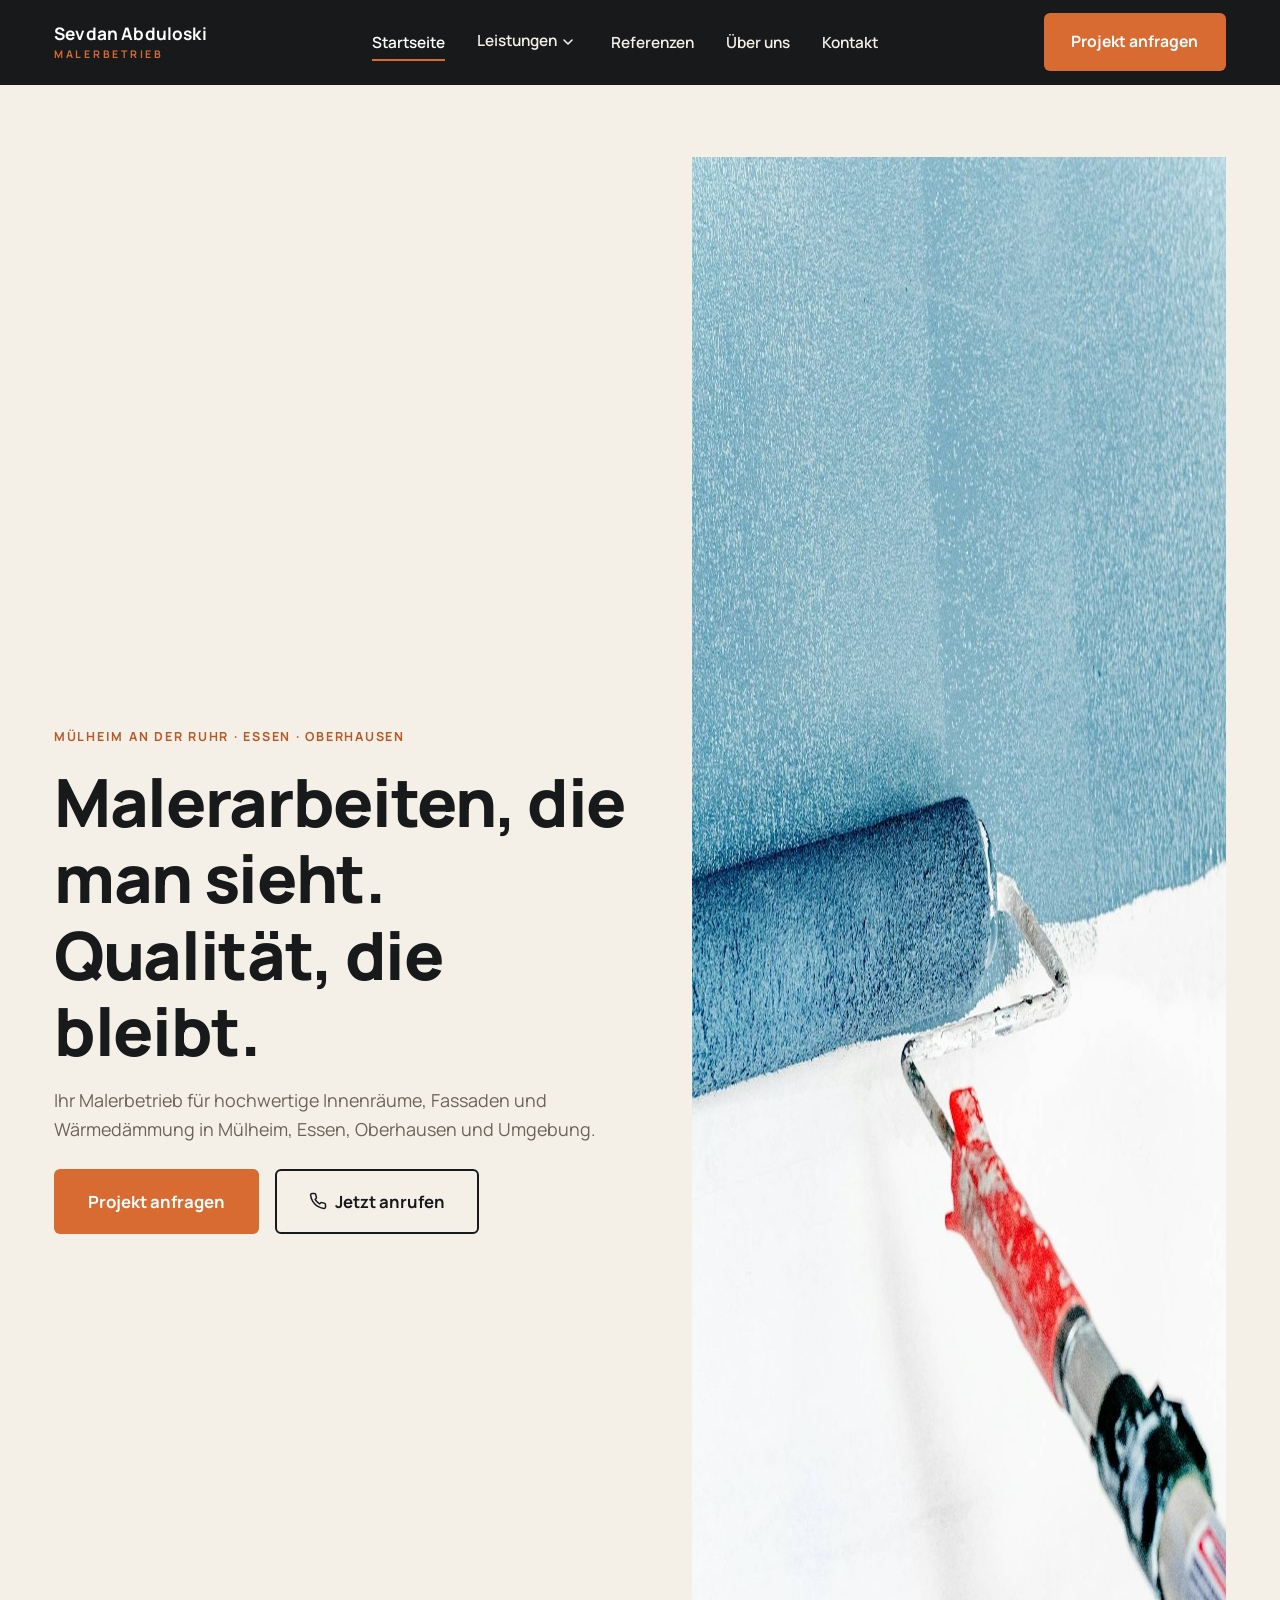
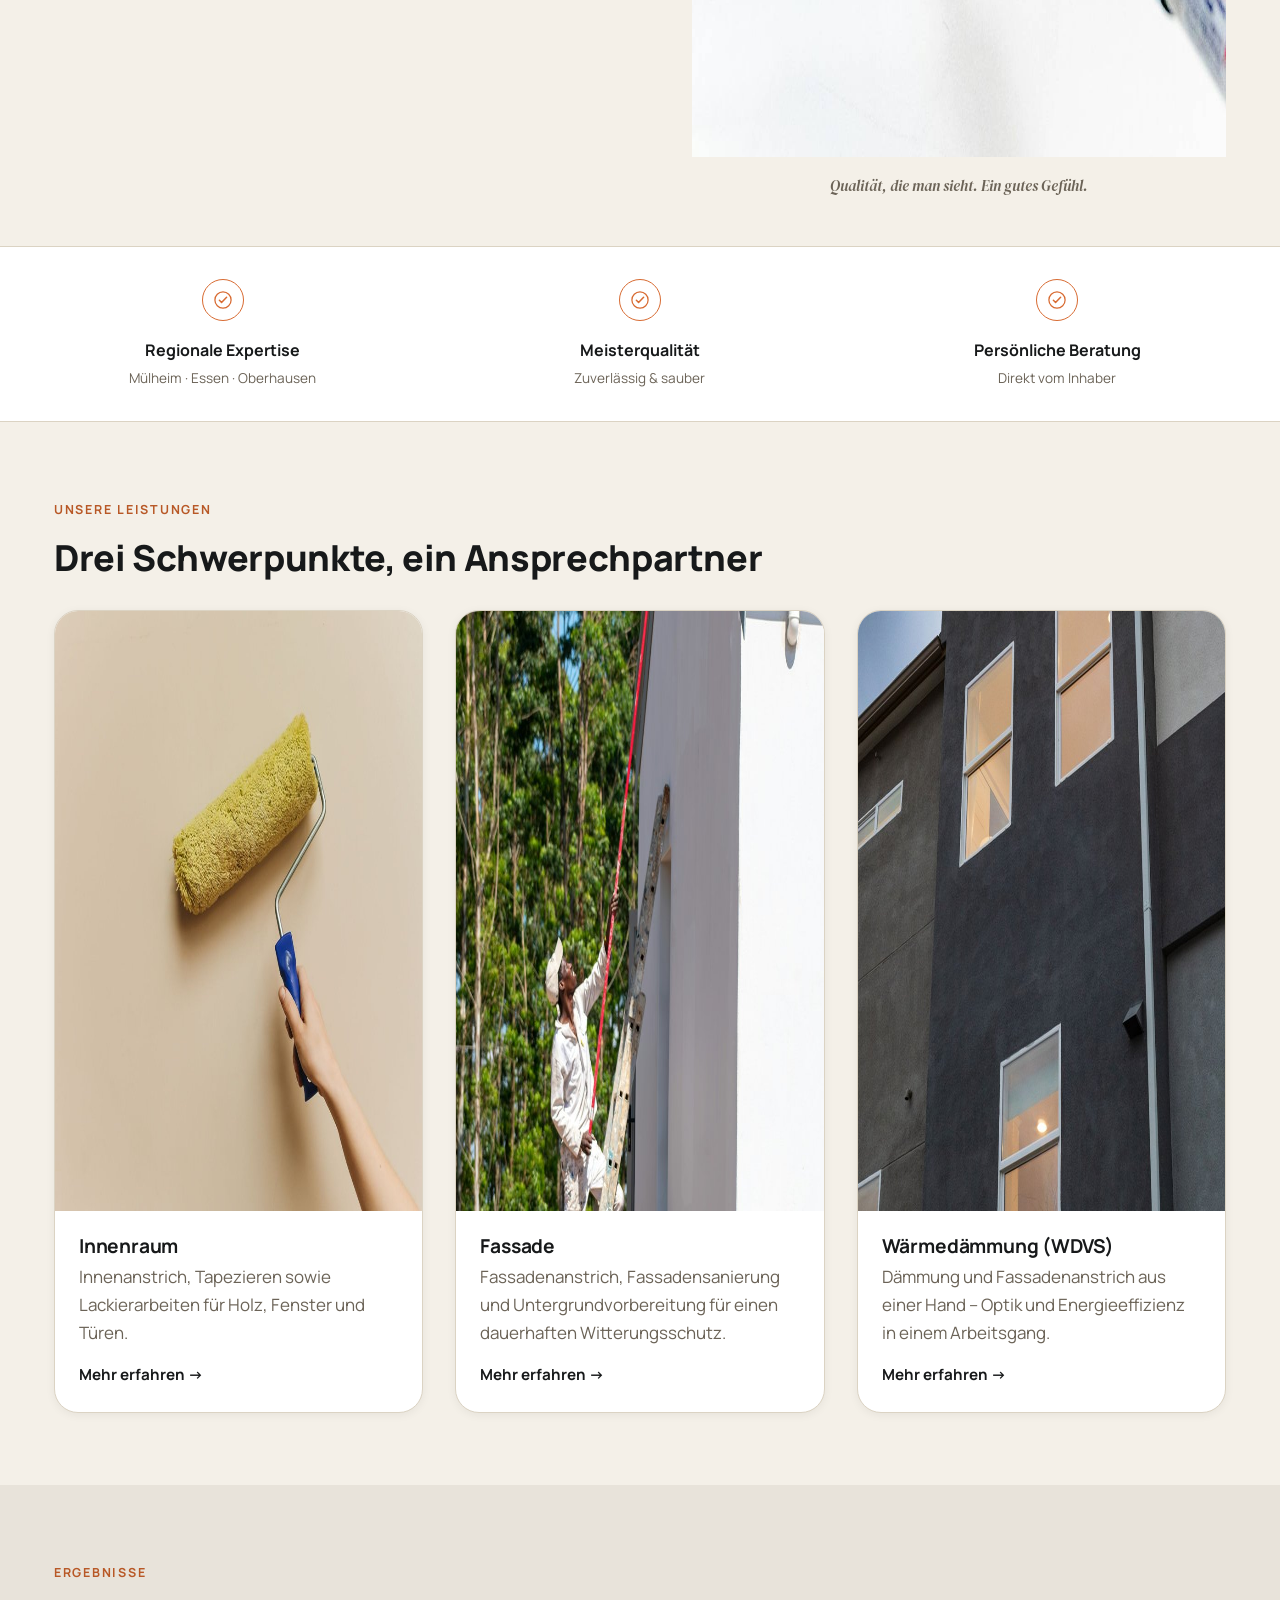
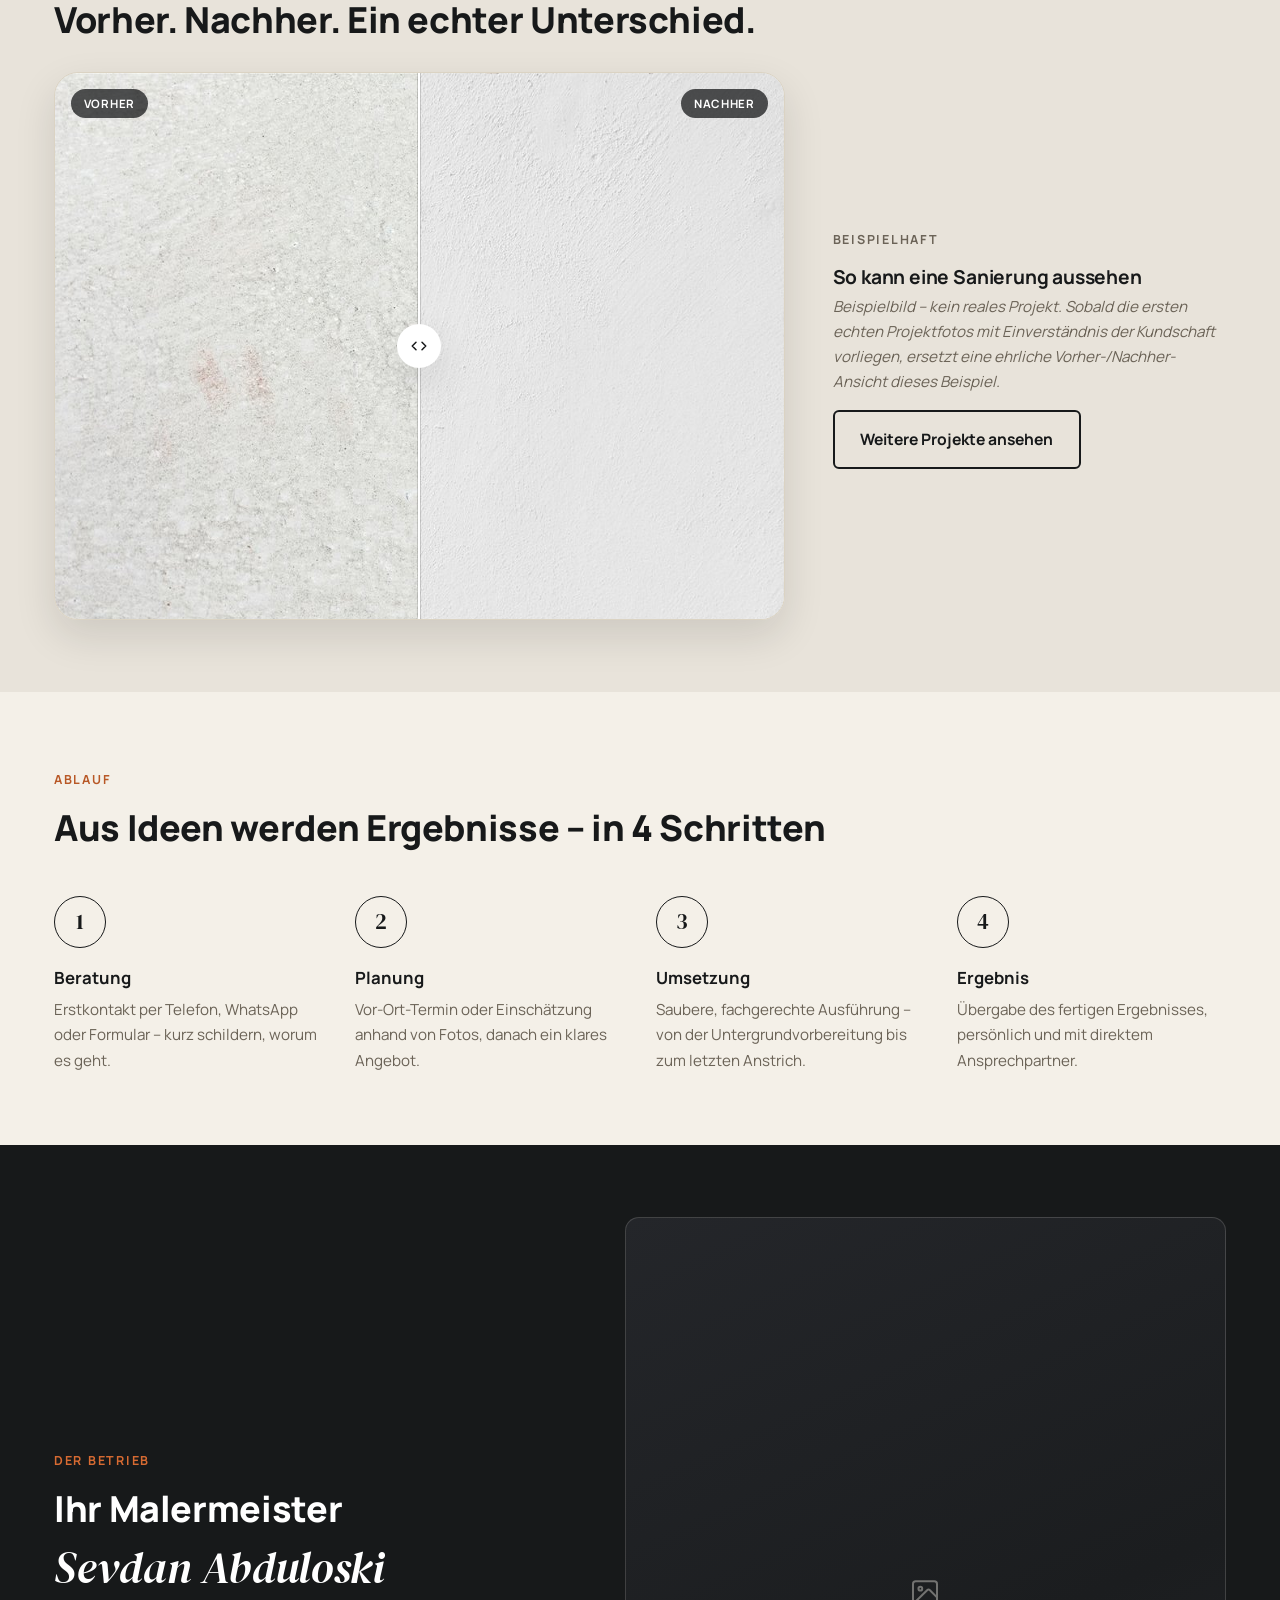
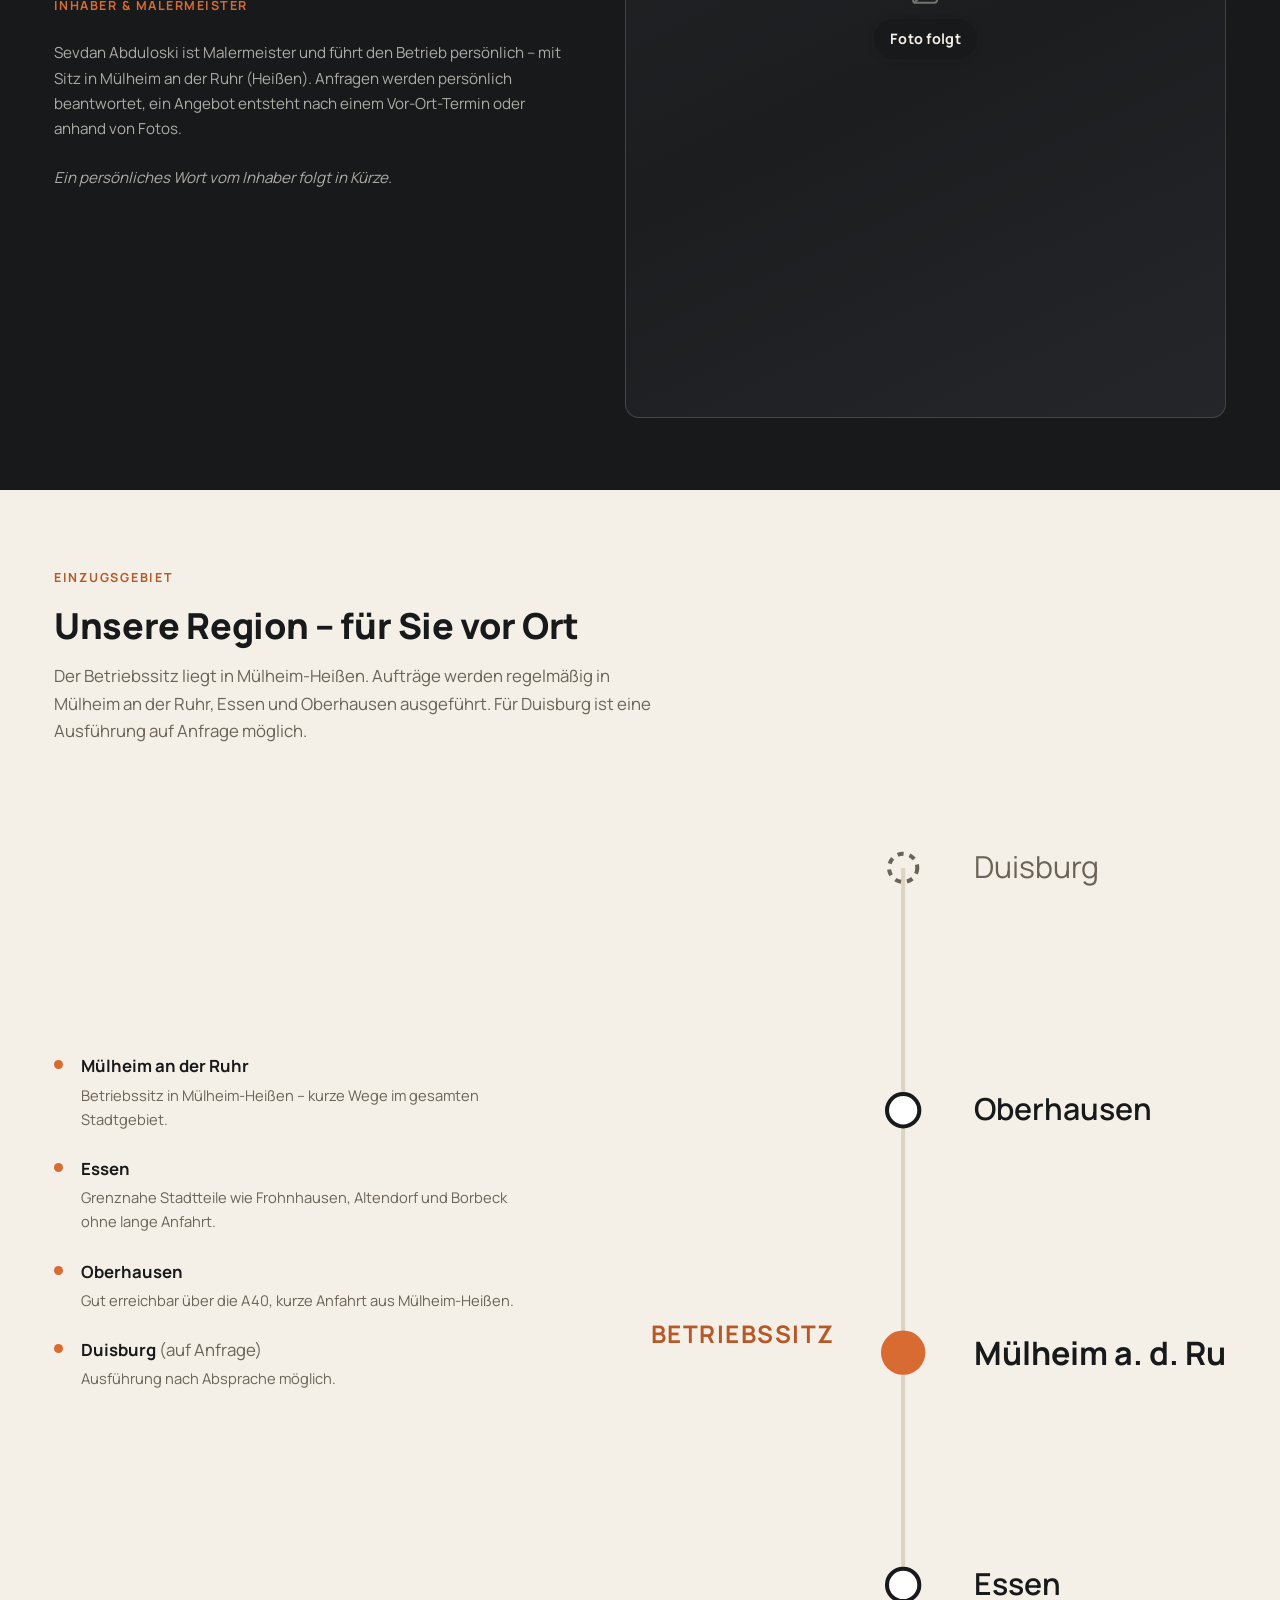
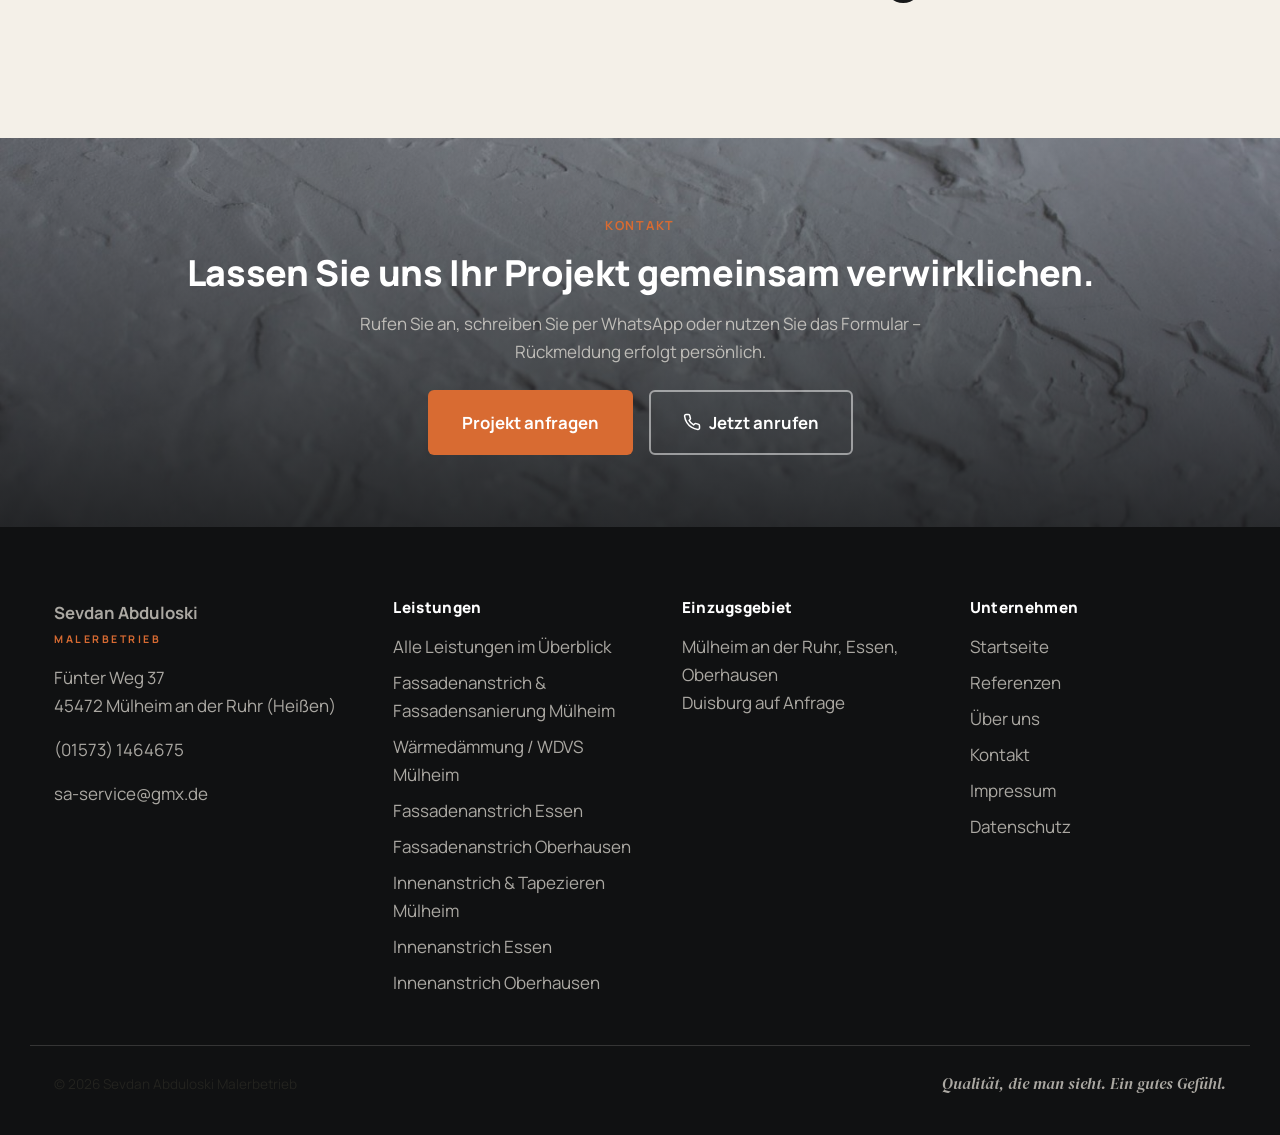
==== commit c0f0a72f: "Stockfotos: Hero, Service-Karten und Leistungsseiten Lizenzfreie Unsplash-/Pexels-Fotos ersetzen die" ====
--- a/index.html
+++ b/index.html
@@ -100,11 +100,7 @@
       </div>
     </div>
     <div class="hero-media">
-      <!-- Foto folgt - spaeter ersetzen durch:
-     <img src="/bilder/…" alt="Malerarbeiten von Sevdan Abduloski Malerbetrieb in Mülheim an der Ruhr" width="900" height="1125" loading="eager"> -->
-<div class="img-placeholder" style="aspect-ratio:4 / 5;" role="img" aria-label="Malerarbeiten von Sevdan Abduloski Malerbetrieb in Mülheim an der Ruhr">
-  <span class="img-placeholder__text">Foto folgt</span>
-</div>
+      <img src="bilder/hero/hero-malerarbeiten.jpg" alt="Malerarbeiten: Farbroller beim Streichen einer Wand (Beispielbild)" width="1280" height="1600">
       <p class="brand-tagline">Qualität, die man sieht. Ein gutes Gefühl.</p>
     </div>
   </div>
@@ -139,11 +135,7 @@
     <div class="service-grid">
       <a class="service-card" href="leistungen/innenanstrich-tapezieren-muelheim.html">
         <div class="service-card__media">
-          <!-- Foto folgt - spaeter ersetzen durch:
-     <img src="/bilder/…" alt="Innenanstrich und Tapezierarbeiten in einer Wohnung in Mülheim an der Ruhr" width="800" height="600" loading="lazy"> -->
-<div class="img-placeholder" role="img" aria-label="Innenanstrich und Tapezierarbeiten in einer Wohnung in Mülheim an der Ruhr">
-  <span class="img-placeholder__text">Foto folgt</span>
-</div>
+          <img src="bilder/leistungen/innenanstrich-wand.jpg" alt="Innenanstrich und Tapezierarbeiten in einer Wohnung (Beispielbild)" width="800" height="600" loading="lazy">
         </div>
         <div class="service-card__body">
           <h3>Innenraum</h3>
@@ -153,11 +145,7 @@
       </a>
       <a class="service-card" href="leistungen/fassadenanstrich-fassadensanierung-muelheim.html">
         <div class="service-card__media">
-          <!-- Foto folgt - spaeter ersetzen durch:
-     <img src="/bilder/…" alt="Fassadenanstrich und Fassadensanierung in Mülheim an der Ruhr" width="800" height="600" loading="lazy"> -->
-<div class="img-placeholder" role="img" aria-label="Fassadenanstrich und Fassadensanierung in Mülheim an der Ruhr">
-  <span class="img-placeholder__text">Foto folgt</span>
-</div>
+          <img src="bilder/leistungen/fassadenanstrich.jpg" alt="Fassadenanstrich an einem Wohnhaus (Beispielbild)" width="800" height="600" loading="lazy">
         </div>
         <div class="service-card__body">
           <h3>Fassade</h3>
@@ -167,11 +155,7 @@
       </a>
       <a class="service-card" href="leistungen/waermedaemmung-wdvs-muelheim.html">
         <div class="service-card__media">
-          <!-- Foto folgt - spaeter ersetzen durch:
-     <img src="/bilder/…" alt="Wärmedämmverbundsystem (WDVS) an einer Fassade in Mülheim an der Ruhr" width="800" height="600" loading="lazy"> -->
-<div class="img-placeholder" role="img" aria-label="Wärmedämmverbundsystem (WDVS) an einer Fassade in Mülheim an der Ruhr">
-  <span class="img-placeholder__text">Foto folgt</span>
-</div>
+          <img src="bilder/leistungen/wdvs.jpg" alt="Wärmedämmverbundsystem (WDVS) an einer Fassade (Beispielbild)" width="800" height="600" loading="lazy">
         </div>
         <div class="service-card__body">
           <h3>Wärmedämmung (WDVS)</h3>
@@ -192,19 +176,11 @@
       <div class="before-after" data-before-after>
         <div class="before-after__side before-after__side--before">
           <span class="before-after__tag">Vorher</span>
-          <!-- Vorher-Foto folgt - spaeter ersetzen durch:
-     <img src="/bilder/…" alt="Vorher: erstes Referenzprojekt (Beschreibung folgt)" width="900" height="675" loading="lazy"> -->
-<div class="img-placeholder img-placeholder--dark" role="img" aria-label="Vorher-Foto folgt">
-  <span class="img-placeholder__text">Vorher-Foto folgt</span>
-</div>
+          <img src="bilder/vorher-nachher/fassade-vorher.jpg" alt="Vorher: verwitterte Fassade mit Riss (Beispielbild, kein reales Projekt)" width="900" height="675" loading="lazy">
         </div>
         <div class="before-after__side before-after__side--after">
           <span class="before-after__tag">Nachher</span>
-          <!-- Nachher-Foto folgt - spaeter ersetzen durch:
-     <img src="/bilder/…" alt="Nachher: erstes Referenzprojekt (Beschreibung folgt)" width="900" height="675" loading="lazy"> -->
-<div class="img-placeholder img-placeholder--dark" role="img" aria-label="Nachher-Foto folgt">
-  <span class="img-placeholder__text">Nachher-Foto folgt</span>
-</div>
+          <img src="bilder/vorher-nachher/fassade-nachher.jpg" alt="Nachher: frisch verputzte, glatte Fassade (Beispielbild, kein reales Projekt)" width="900" height="675" loading="lazy">
         </div>
         <div class="before-after__handle" tabindex="0" role="slider" aria-label="Vorher/Nachher-Vergleich verschieben" aria-valuemin="0" aria-valuemax="100" aria-valuenow="50">
           <div class="before-after__grip">
@@ -214,11 +190,13 @@
       </div>
       <div class="before-after__meta">
         <!-- Redaktion: Projektname/Ort/Leistung ergänzen, sobald das erste
-             abgeschlossene Projekt mit Fotoerlaubnis vorliegt. -->
-        <p class="kicker">Projekte</p>
-        <h3>Erste Projektfotos folgen in Kürze</h3>
-        <p class="placeholder-note">Sobald die ersten Projektfotos mit Einverständnis der Kundschaft vorliegen,
-        entsteht hier eine ehrliche Vorher-/Nachher-Ansicht – ohne erfundene Angaben.</p>
+             abgeschlossene Projekt mit Fotoerlaubnis vorliegt. Bis dahin
+             zeigt der Slider ein Beispielbild-Paar (Stockfoto), kein
+             reales Projekt – siehe REDAKTION-TODO.md Punkt 8. -->
+        <p class="kicker">Beispielhaft</p>
+        <h3>So kann eine Sanierung aussehen</h3>
+        <p class="placeholder-note">Beispielbild – kein reales Projekt. Sobald die ersten echten Projektfotos mit
+        Einverständnis der Kundschaft vorliegen, ersetzt eine ehrliche Vorher-/Nachher-Ansicht dieses Beispiel.</p>
         <a href="referenzen.html" class="btn btn-outline">Weitere Projekte ansehen</a>
       </div>
     </div>
@@ -318,14 +296,7 @@
 </section>
 
 <!-- 8) Abschluss-CTA -->
-<!-- Foto folgt - spaeter ergänzen durch Inline-Style
-     style="background-image:url('/bilder/…')" auf diesem <section>-Tag
-     (Bildmotiv: fertige Malerarbeiten/Fassade), danach die
-     .cta-banner__bg-Div darunter entfernen. -->
-<section class="section cta-section cta-banner--image-bg">
-  <div class="img-placeholder img-placeholder--dark cta-banner__bg" role="img" aria-label="Foto folgt">
-    <span class="img-placeholder__text">Foto folgt</span>
-  </div>
+<section class="section cta-section cta-banner--image-bg" style="background-image:url('bilder/hero/cta-banner.jpg')">
   <div class="container cta-box">
     <p class="kicker">Kontakt</p>
     <h2>Lassen Sie uns Ihr Projekt gemeinsam verwirklichen.</h2>
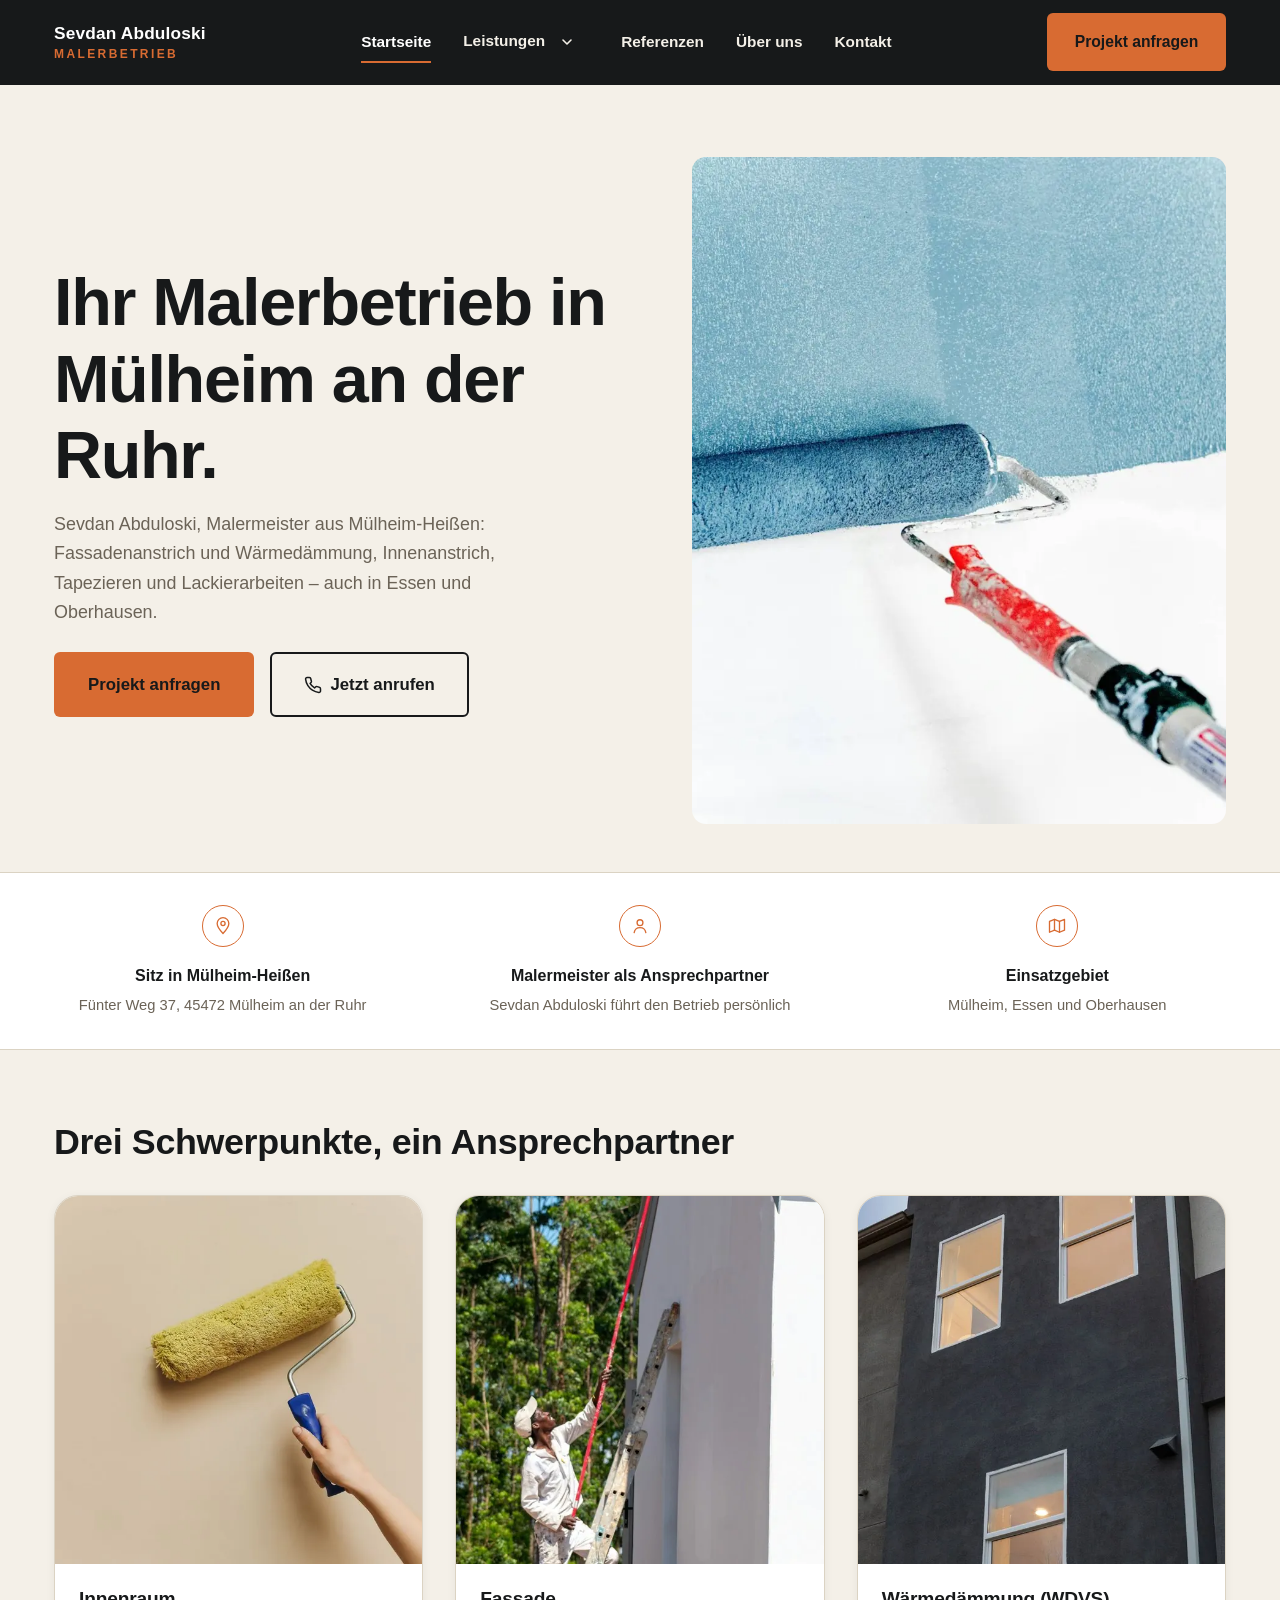
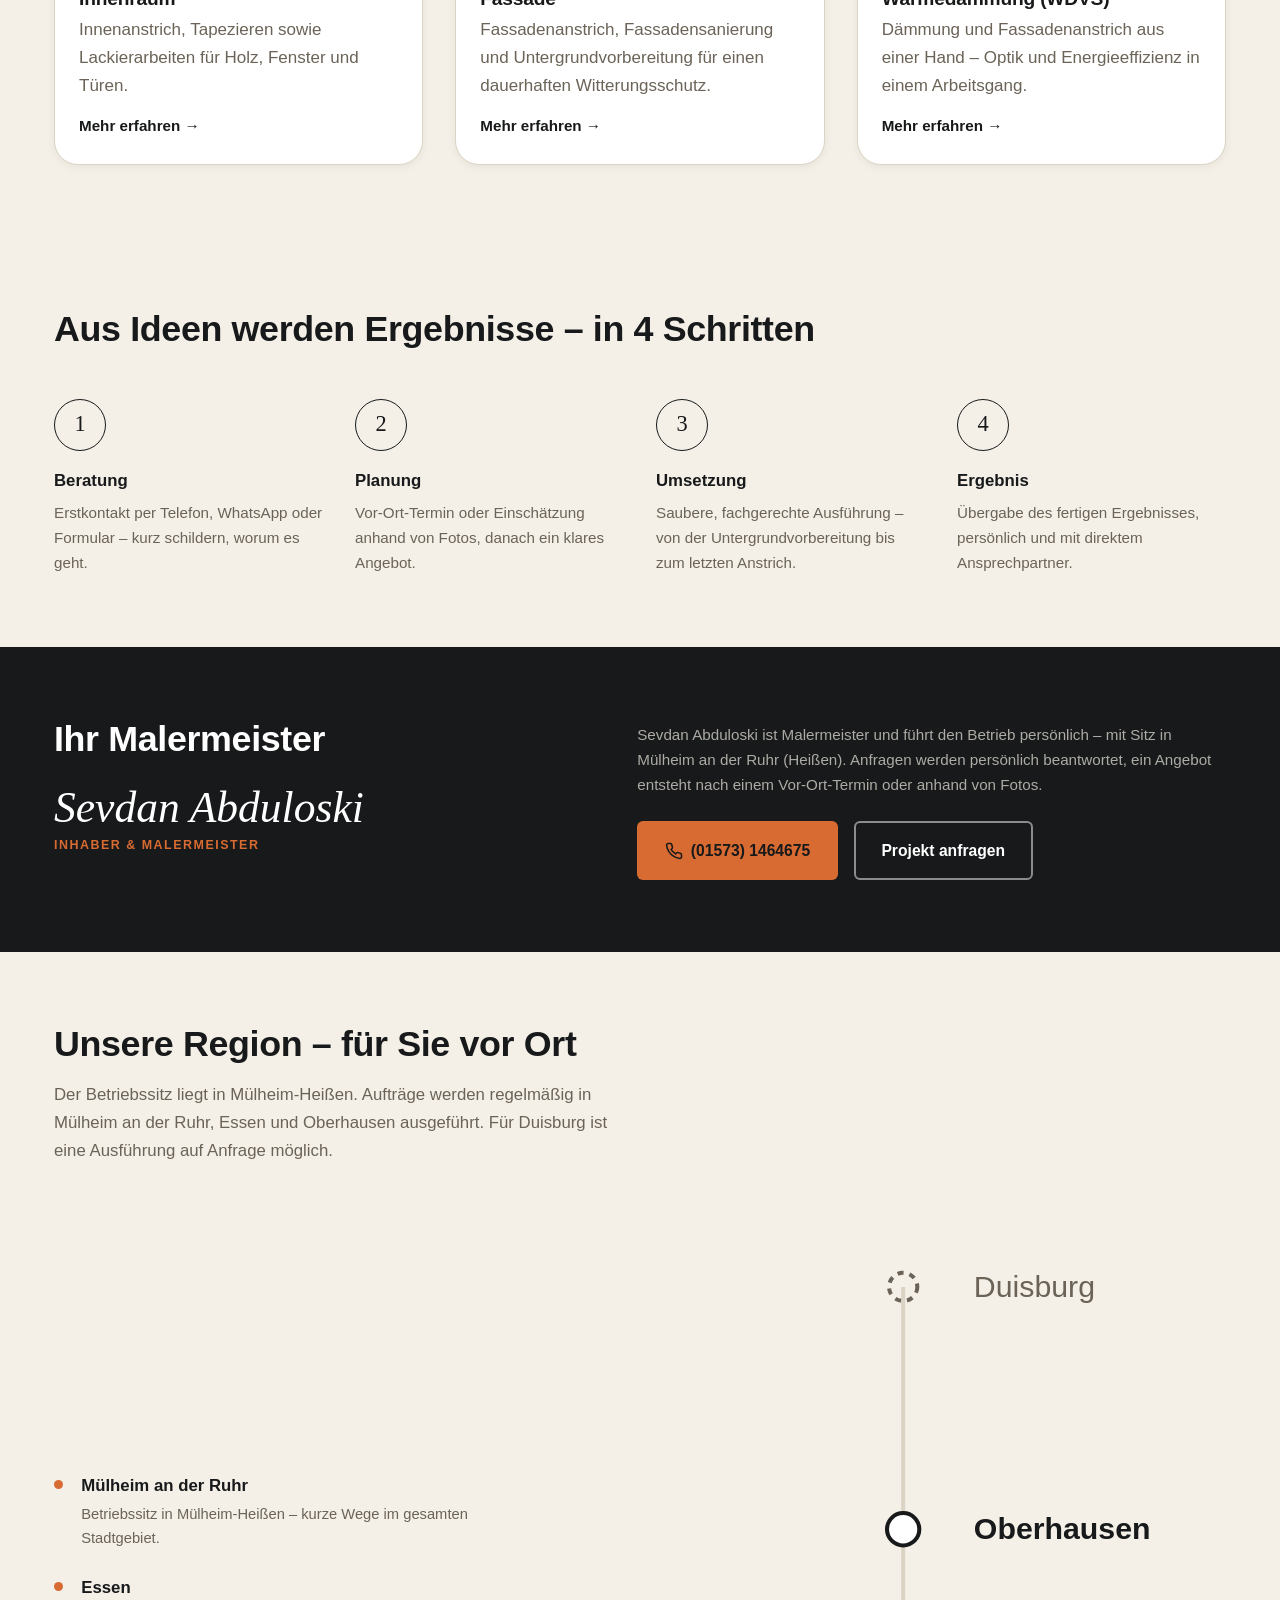
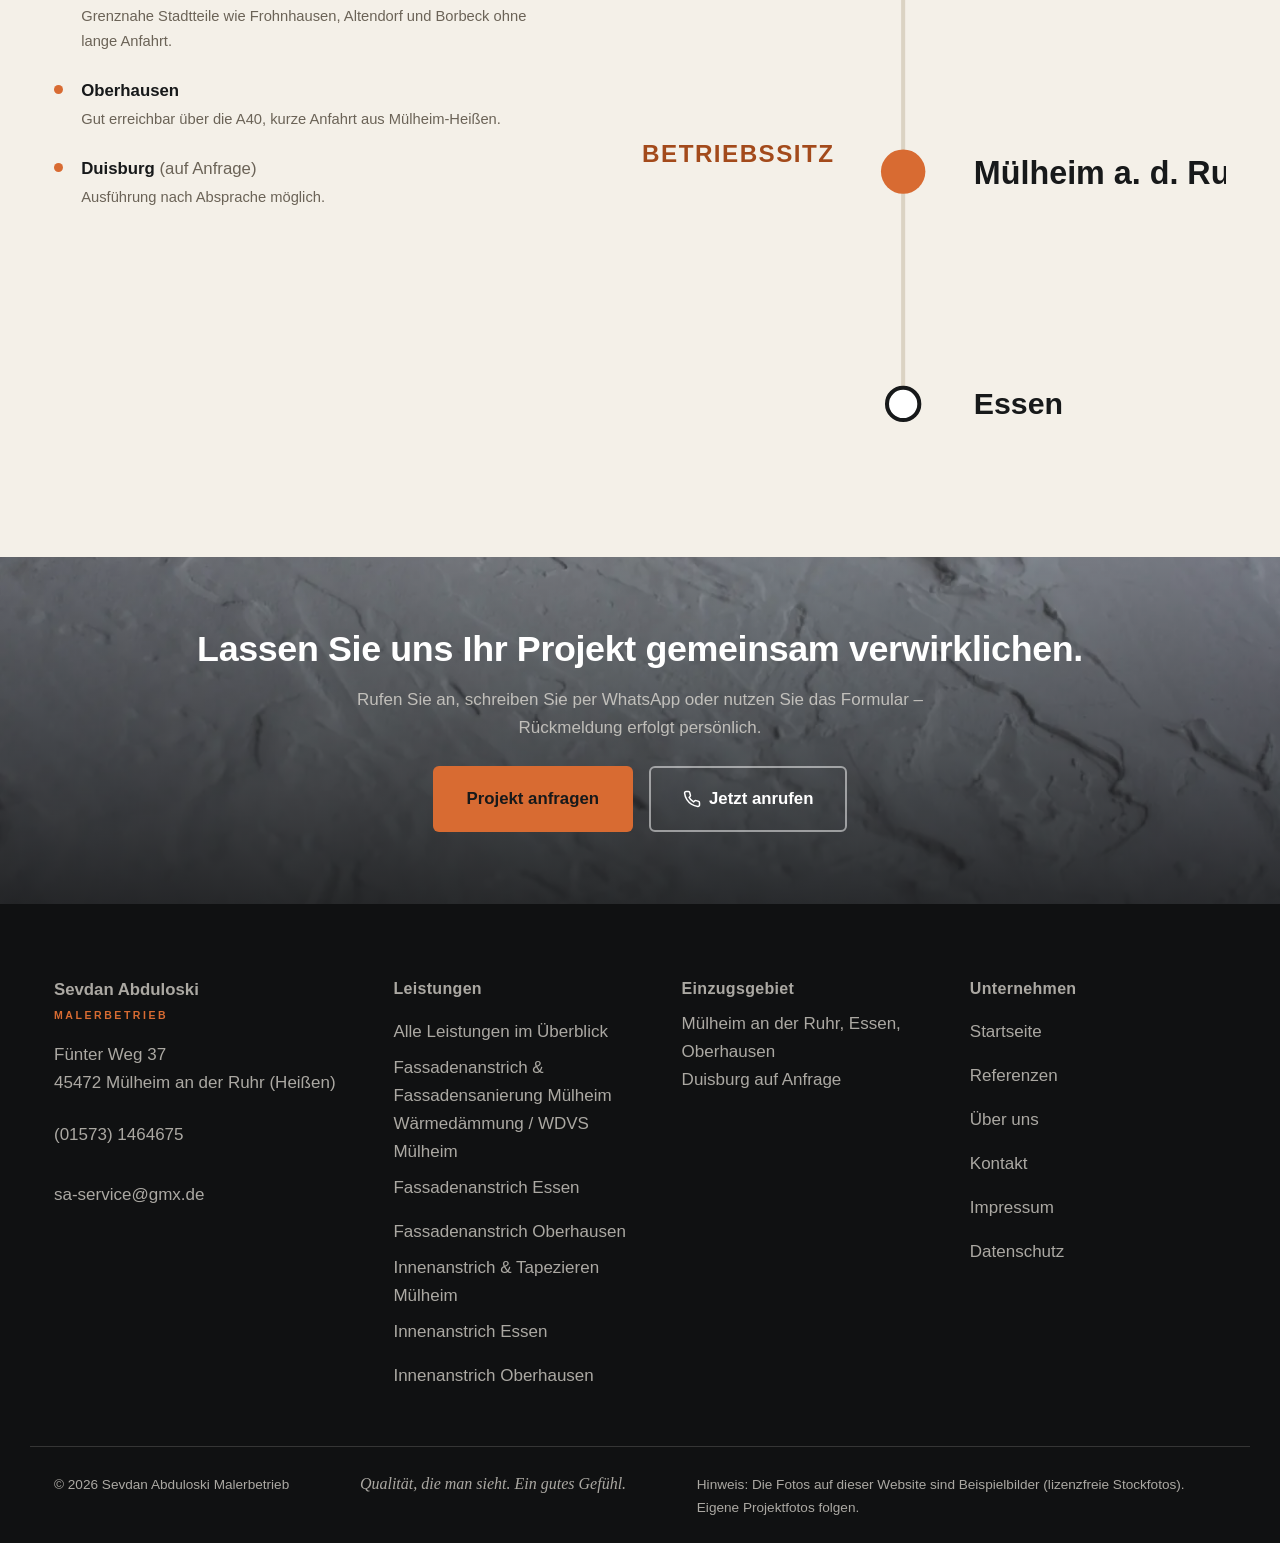
==== commit 28368151: "Design-Audit: Kontrast, Reduced-Motion, Touch-Ziele, Formular, Mobil-Hero, Beispielbild-Hinweise ber" ====
--- a/index.html
+++ b/index.html
@@ -7,7 +7,7 @@
 <title>Maler Mülheim an der Ruhr | Sevdan Abduloski Malerbetrieb</title>
 <meta name="description" content="Malerbetrieb in Mülheim an der Ruhr: Fassadenanstrich, Innenanstrich, Tapezieren und Lackierarbeiten. Persönlicher Ansprechpartner in Mülheim, Essen und Oberhausen.">
 <link rel="canonical" href="https://daiworld450.github.io/malerbetrieb-abduloski/">
-<link rel="icon" href="data:image/svg+xml,%3Csvg xmlns=%27http://www.w3.org/2000/svg%27 viewBox=%270 0 64 64%27%3E%3Crect width=%2764%27 height=%2764%27 rx=%2712%27 fill=%27%231f4e66%27/%3E%3Ctext x=%2732%27 y=%2743%27 font-size=%2732%27 font-family=%27Arial,sans-serif%27 font-weight=%27700%27 fill=%27%23e8783f%27 text-anchor=%27middle%27%3ES%3C/text%3E%3C/svg%3E">
+<link rel="icon" href="data:image/svg+xml,%3Csvg xmlns=%27http://www.w3.org/2000/svg%27 viewBox=%270 0 64 64%27%3E%3Crect width=%2764%27 height=%2764%27 rx=%2712%27 fill=%27%2317191A%27/%3E%3Ctext x=%2732%27 y=%2743%27 font-size=%2732%27 font-family=%27Arial,sans-serif%27 font-weight=%27700%27 fill=%27%23D86B32%27 text-anchor=%27middle%27%3ES%3C/text%3E%3C/svg%3E">
 <meta property="og:type" content="website">
 <meta property="og:title" content="Maler Mülheim an der Ruhr | Sevdan Abduloski Malerbetrieb">
 <meta property="og:description" content="Malerbetrieb in Mülheim an der Ruhr: Fassadenanstrich, Innenanstrich, Tapezieren und Lackierarbeiten. Persönlicher Ansprechpartner in Mülheim, Essen und Oberhausen.">
@@ -17,9 +17,7 @@
 <meta name="twitter:card" content="summary">
 <meta name="twitter:title" content="Maler Mülheim an der Ruhr | Sevdan Abduloski Malerbetrieb">
 <meta name="twitter:description" content="Malerbetrieb in Mülheim an der Ruhr: Fassadenanstrich, Innenanstrich, Tapezieren und Lackierarbeiten. Persönlicher Ansprechpartner in Mülheim, Essen und Oberhausen.">
-<link rel="preconnect" href="https://fonts.googleapis.com">
-<link rel="preconnect" href="https://fonts.gstatic.com" crossorigin>
-<link href="https://fonts.googleapis.com/css2?family=DM+Serif+Display&family=Manrope:wght@400;500;600;700;800&display=swap" rel="stylesheet">
+<link rel="preload" href="fonts/manrope-normal-latin.woff2" as="font" type="font/woff2" crossorigin>
 <link rel="stylesheet" href="css/style.css">
 <script type="application/ld+json">
 {
@@ -47,6 +45,7 @@
 </script>
 </head>
 <body>
+<a class="skip-link" href="#main">Zum Inhalt springen</a>
 <header class="site-header">
   <div class="container header-inner">
     <a href="index.html" class="logo">
@@ -63,13 +62,13 @@
           </button>
           <ul class="dropdown" id="leistungen-dropdown">
               <li><a href="leistungen/index.html">Alle Leistungen im Überblick</a></li>
-              <li><a href="leistungen/fassadenanstrich-fassadensanierung-muelheim.html">Fassadenanstrich & Fassadensanierung Mülheim</a></li>
-              <li><a href="leistungen/waermedaemmung-wdvs-muelheim.html">Wärmedämmung / WDVS Mülheim</a></li>
-              <li><a href="leistungen/fassadenanstrich-essen.html">Fassadenanstrich Essen</a></li>
-              <li><a href="leistungen/fassadenanstrich-oberhausen.html">Fassadenanstrich Oberhausen</a></li>
-              <li><a href="leistungen/innenanstrich-tapezieren-muelheim.html">Innenanstrich & Tapezieren Mülheim</a></li>
-              <li><a href="leistungen/innenanstrich-essen.html">Innenanstrich Essen</a></li>
-              <li><a href="leistungen/innenanstrich-oberhausen.html">Innenanstrich Oberhausen</a></li>
+              <li class="dropdown-label" role="presentation">Leistungen in Mülheim</li>
+              <li><a href="leistungen/fassadenanstrich-fassadensanierung-muelheim.html">Fassadenanstrich &amp; Fassadensanierung</a></li>
+              <li><a href="leistungen/waermedaemmung-wdvs-muelheim.html">Wärmedämmung / WDVS</a></li>
+              <li><a href="leistungen/innenanstrich-tapezieren-muelheim.html">Innenanstrich &amp; Tapezieren</a></li>
+              <li class="dropdown-label" role="presentation">Auch in</li>
+              <li class="dropdown-row"><span class="dropdown-row__place">Essen</span><a href="leistungen/fassadenanstrich-essen.html" aria-label="Fassadenanstrich Essen">Fassade</a><a href="leistungen/innenanstrich-essen.html" aria-label="Innenanstrich Essen">Innenraum</a></li>
+              <li class="dropdown-row"><span class="dropdown-row__place">Oberhausen</span><a href="leistungen/fassadenanstrich-oberhausen.html" aria-label="Fassadenanstrich Oberhausen">Fassade</a><a href="leistungen/innenanstrich-oberhausen.html" aria-label="Innenanstrich Oberhausen">Innenraum</a></li>
           </ul>
         </li>
         <li><a href="referenzen.html">Referenzen</a></li>
@@ -90,39 +89,36 @@
 <section class="hero">
   <div class="container hero-grid">
     <div class="hero-copy">
-      <p class="kicker">Mülheim an der Ruhr · Essen · Oberhausen</p>
-      <h1>Malerarbeiten, die man sieht.<br>Qualität, die bleibt.</h1>
-      <p class="hero-lead">Ihr Malerbetrieb für hochwertige Innenräume, Fassaden und Wärmedämmung
-      in Mülheim, Essen, Oberhausen und Umgebung.</p>
+      <h1>Ihr Malerbetrieb in Mülheim an der Ruhr.</h1>
+      <p class="hero-lead">Sevdan Abduloski, Malermeister aus Mülheim-Heißen: Fassadenanstrich und Wärmedämmung, Innenanstrich, Tapezieren und Lackierarbeiten – auch in Essen und Oberhausen.</p>
       <div class="btn-row">
         <a href="kontakt.html" class="btn btn-accent btn-lg">Projekt anfragen</a>
         <a href="tel:+4915731464675" class="btn btn-outline btn-lg"><svg class="icon-phone" width="18" height="18" viewBox="0 0 24 24" fill="none" stroke="currentColor" stroke-width="2" stroke-linecap="round" stroke-linejoin="round" aria-hidden="true"><path d="M22 16.92v3a2 2 0 0 1-2.18 2 19.79 19.79 0 0 1-8.63-3.07 19.5 19.5 0 0 1-6-6 19.79 19.79 0 0 1-3.07-8.67A2 2 0 0 1 4.11 2h3a2 2 0 0 1 2 1.72 12.84 12.84 0 0 0 .7 2.81 2 2 0 0 1-.45 2.11L8.09 9.91a16 16 0 0 0 6 6l1.27-1.27a2 2 0 0 1 2.11-.45 12.84 12.84 0 0 0 2.81.7A2 2 0 0 1 22 16.92z"/></svg> Jetzt anrufen</a>
       </div>
     </div>
     <div class="hero-media">
-      <img src="bilder/hero/hero-malerarbeiten.jpg" alt="Malerarbeiten: Farbroller beim Streichen einer Wand (Beispielbild)" width="1280" height="1600">
-      <p class="brand-tagline">Qualität, die man sieht. Ein gutes Gefühl.</p>
-    </div>
-  </div>
-</section>
-
-<!-- 2) TrustBar (Welle C: 3 Spalten mit Icon/Titel/Subtext statt Fließtext-Zeile) -->
-<section class="trust-bar">
+      <picture><source type="image/webp" srcset="bilder/hero/hero-malerarbeiten.webp"><img src="bilder/hero/hero-malerarbeiten.jpg" alt="Malerarbeiten: Farbroller beim Streichen einer Wand" width="800" height="1000" fetchpriority="high" loading="eager" decoding="async"></picture>
+    </div>
+  </div>
+</section>
+
+<!-- 2) Auf einen Blick: nur belegbare Fakten -->
+<section class="trust-bar" aria-label="Auf einen Blick">
   <div class="container trust-grid">
     <div class="trust-item">
-      <span class="trust-item__icon" aria-hidden="true"><svg width="18" height="18" viewBox="0 0 20 20"><circle cx="10" cy="10" r="9" fill="none" stroke="currentColor" stroke-width="1.4"/><path d="M6 10.3l2.4 2.4L14 7" fill="none" stroke="currentColor" stroke-width="1.7" stroke-linecap="round" stroke-linejoin="round"/></svg></span>
-      <p class="trust-item__title">Regionale Expertise</p>
-      <p class="trust-item__subtext">Mülheim · Essen · Oberhausen</p>
+      <span class="trust-item__icon" aria-hidden="true"><svg width="20" height="20" viewBox="0 0 24 24" fill="none" stroke="currentColor" stroke-width="1.6" stroke-linecap="round" stroke-linejoin="round"><path d="M12 21s7-7.5 7-12a7 7 0 1 0-14 0c0 4.5 7 12 7 12z"/><circle cx="12" cy="9" r="2.5"/></svg></span>
+      <p class="trust-item__title">Sitz in Mülheim-Heißen</p>
+      <p class="trust-item__subtext">Fünter Weg 37, 45472 Mülheim an der Ruhr</p>
     </div>
     <div class="trust-item">
-      <span class="trust-item__icon" aria-hidden="true"><svg width="18" height="18" viewBox="0 0 20 20"><circle cx="10" cy="10" r="9" fill="none" stroke="currentColor" stroke-width="1.4"/><path d="M6 10.3l2.4 2.4L14 7" fill="none" stroke="currentColor" stroke-width="1.7" stroke-linecap="round" stroke-linejoin="round"/></svg></span>
-      <p class="trust-item__title">Meisterqualität</p>
-      <p class="trust-item__subtext">Zuverlässig &amp; sauber</p>
+      <span class="trust-item__icon" aria-hidden="true"><svg width="20" height="20" viewBox="0 0 24 24" fill="none" stroke="currentColor" stroke-width="1.6" stroke-linecap="round" stroke-linejoin="round"><circle cx="12" cy="8" r="3.5"/><path d="M5 20c.6-3.7 3.4-6 7-6s6.4 2.3 7 6"/></svg></span>
+      <p class="trust-item__title">Malermeister als Ansprechpartner</p>
+      <p class="trust-item__subtext">Sevdan Abduloski führt den Betrieb persönlich</p>
     </div>
     <div class="trust-item">
-      <span class="trust-item__icon" aria-hidden="true"><svg width="18" height="18" viewBox="0 0 20 20"><circle cx="10" cy="10" r="9" fill="none" stroke="currentColor" stroke-width="1.4"/><path d="M6 10.3l2.4 2.4L14 7" fill="none" stroke="currentColor" stroke-width="1.7" stroke-linecap="round" stroke-linejoin="round"/></svg></span>
-      <p class="trust-item__title">Persönliche Beratung</p>
-      <p class="trust-item__subtext">Direkt vom Inhaber</p>
+      <span class="trust-item__icon" aria-hidden="true"><svg width="20" height="20" viewBox="0 0 24 24" fill="none" stroke="currentColor" stroke-width="1.6" stroke-linecap="round" stroke-linejoin="round"><path d="M9 4L3 6.5v13L9 17l6 2.5 6-2.5v-13L15 6.5 9 4z"/><path d="M9 4v13M15 6.5v13"/></svg></span>
+      <p class="trust-item__title">Einsatzgebiet</p>
+      <p class="trust-item__subtext">Mülheim, Essen und Oberhausen</p>
     </div>
   </div>
 </section>
@@ -130,12 +126,11 @@
 <!-- 3) Unsere Leistungen (ServiceCard) -->
 <section class="section">
   <div class="container">
-    <p class="kicker">Unsere Leistungen</p>
     <h2>Drei Schwerpunkte, ein Ansprechpartner</h2>
     <div class="service-grid">
       <a class="service-card" href="leistungen/innenanstrich-tapezieren-muelheim.html">
         <div class="service-card__media">
-          <img src="bilder/leistungen/innenanstrich-wand.jpg" alt="Innenanstrich und Tapezierarbeiten in einer Wohnung (Beispielbild)" width="800" height="600" loading="lazy">
+          <picture><source type="image/webp" srcset="bilder/leistungen/innenanstrich-wand.webp"><img src="bilder/leistungen/innenanstrich-wand.jpg" alt="Innenanstrich und Tapezierarbeiten in einer Wohnung" width="800" height="600" loading="lazy"></picture>
         </div>
         <div class="service-card__body">
           <h3>Innenraum</h3>
@@ -145,7 +140,7 @@
       </a>
       <a class="service-card" href="leistungen/fassadenanstrich-fassadensanierung-muelheim.html">
         <div class="service-card__media">
-          <img src="bilder/leistungen/fassadenanstrich.jpg" alt="Fassadenanstrich an einem Wohnhaus (Beispielbild)" width="800" height="600" loading="lazy">
+          <picture><source type="image/webp" srcset="bilder/leistungen/fassadenanstrich.webp"><img src="bilder/leistungen/fassadenanstrich.jpg" alt="Fassadenanstrich an einem Wohnhaus" width="800" height="600" loading="lazy"></picture>
         </div>
         <div class="service-card__body">
           <h3>Fassade</h3>
@@ -155,7 +150,7 @@
       </a>
       <a class="service-card" href="leistungen/waermedaemmung-wdvs-muelheim.html">
         <div class="service-card__media">
-          <img src="bilder/leistungen/wdvs.jpg" alt="Wärmedämmverbundsystem (WDVS) an einer Fassade (Beispielbild)" width="800" height="600" loading="lazy">
+          <picture><source type="image/webp" srcset="bilder/leistungen/wdvs.webp"><img src="bilder/leistungen/wdvs.jpg" alt="Wärmedämmverbundsystem (WDVS) an einer Fassade" width="800" height="600" loading="lazy"></picture>
         </div>
         <div class="service-card__body">
           <h3>Wärmedämmung (WDVS)</h3>
@@ -168,19 +163,19 @@
 </section>
 
 <!-- 4) Vorher/Nachher (BeforeAfterSlider) -->
+<!-- TODO (Design-Audit 2026-10): Vorher/Nachher-Slider ausgeblendet, bis echte Projektfotos mit Fotoerlaubnis vorliegen (REDAKTION-TODO.md Punkt 8). JS in js/main.js bleibt aktiv, Block wieder einkommentieren.
 <section class="section section-alt">
   <div class="container">
-    <p class="kicker">Ergebnisse</p>
     <h2>Vorher. Nachher. Ein echter Unterschied.</h2>
     <div class="before-after-block">
       <div class="before-after" data-before-after>
         <div class="before-after__side before-after__side--before">
           <span class="before-after__tag">Vorher</span>
-          <img src="bilder/vorher-nachher/fassade-vorher.jpg" alt="Vorher: verwitterte Fassade mit Riss (Beispielbild, kein reales Projekt)" width="900" height="675" loading="lazy">
+          <picture><source type="image/webp" srcset="bilder/vorher-nachher/fassade-vorher.webp"><img src="bilder/vorher-nachher/fassade-vorher.jpg" alt="Vorher: verwitterte Fassade mit Riss" width="900" height="675" loading="lazy"></picture>
         </div>
         <div class="before-after__side before-after__side--after">
           <span class="before-after__tag">Nachher</span>
-          <img src="bilder/vorher-nachher/fassade-nachher.jpg" alt="Nachher: frisch verputzte, glatte Fassade (Beispielbild, kein reales Projekt)" width="900" height="675" loading="lazy">
+          <picture><source type="image/webp" srcset="bilder/vorher-nachher/fassade-nachher.webp"><img src="bilder/vorher-nachher/fassade-nachher.jpg" alt="Nachher: frisch verputzte, glatte Fassade" width="900" height="675" loading="lazy"></picture>
         </div>
         <div class="before-after__handle" tabindex="0" role="slider" aria-label="Vorher/Nachher-Vergleich verschieben" aria-valuemin="0" aria-valuemax="100" aria-valuenow="50">
           <div class="before-after__grip">
@@ -189,11 +184,7 @@
         </div>
       </div>
       <div class="before-after__meta">
-        <!-- Redaktion: Projektname/Ort/Leistung ergänzen, sobald das erste
-             abgeschlossene Projekt mit Fotoerlaubnis vorliegt. Bis dahin
-             zeigt der Slider ein Beispielbild-Paar (Stockfoto), kein
-             reales Projekt – siehe REDAKTION-TODO.md Punkt 8. -->
-        <p class="kicker">Beispielhaft</p>
+        
         <h3>So kann eine Sanierung aussehen</h3>
         <p class="placeholder-note">Beispielbild – kein reales Projekt. Sobald die ersten echten Projektfotos mit
         Einverständnis der Kundschaft vorliegen, ersetzt eine ehrliche Vorher-/Nachher-Ansicht dieses Beispiel.</p>
@@ -202,11 +193,11 @@
     </div>
   </div>
 </section>
+-->
 
 <!-- 5) ProcessSteps -->
 <section class="section">
   <div class="container">
-    <p class="kicker">Ablauf</p>
     <h2>Aus Ideen werden Ergebnisse – in 4 Schritten</h2>
     <div class="process-steps">
       <div class="process-step">
@@ -234,28 +225,26 @@
 </section>
 
 <!-- 6) Ihr Malermeister (Owner-Block) -->
-<!-- Welle C: vollflächiges dunkles Band statt eingerückter Card, Name als
-     große Signatur, Rolle als Label, Portrait rechts größer als die
-     Textspalte (siehe DESIGN-SYSTEM.md Abschnitt 11.2). -->
+<!-- Text-/Signaturfläche ohne Foto, bis ein echtes Portrait vorliegt. -->
 <section class="section owner-section">
   <div class="container">
     <div class="owner-block">
-      <div class="owner-block__body">
-        <p class="kicker">Der Betrieb</p>
+      <div class="owner-block__id">
         <h2>Ihr Malermeister</h2>
         <p class="owner-block__signature">Sevdan Abduloski</p>
         <p class="owner-block__role">Inhaber &amp; Malermeister</p>
+      </div>
+      <div class="owner-block__text">
         <p class="owner-block__note">Sevdan Abduloski ist Malermeister und führt den Betrieb persönlich – mit Sitz
         in Mülheim an der Ruhr (Heißen). Anfragen werden persönlich beantwortet, ein Angebot entsteht nach einem
         Vor-Ort-Termin oder anhand von Fotos.</p>
-        <p class="placeholder-note placeholder-note--on-ink">Ein persönliches Wort vom Inhaber folgt in Kürze.</p>
-      </div>
-      <div class="owner-block__media">
-        <!-- Foto folgt - spaeter ersetzen durch:
-     <img src="/bilder/…" alt="Sevdan Abduloski, Malermeister und Inhaber des Malerbetriebs" width="800" height="1067" loading="lazy"> -->
-<div class="img-placeholder img-placeholder--dark" role="img" aria-label="Sevdan Abduloski, Malermeister und Inhaber des Malerbetriebs">
-  <span class="img-placeholder__text">Foto folgt</span>
-</div>
+        <div class="btn-row">
+          <a href="tel:+4915731464675" class="btn btn-accent"><svg class="icon-phone" width="18" height="18" viewBox="0 0 24 24" fill="none" stroke="currentColor" stroke-width="2" stroke-linecap="round" stroke-linejoin="round" aria-hidden="true"><path d="M22 16.92v3a2 2 0 0 1-2.18 2 19.79 19.79 0 0 1-8.63-3.07 19.5 19.5 0 0 1-6-6 19.79 19.79 0 0 1-3.07-8.67A2 2 0 0 1 4.11 2h3a2 2 0 0 1 2 1.72 12.84 12.84 0 0 0 .7 2.81 2 2 0 0 1-.45 2.11L8.09 9.91a16 16 0 0 0 6 6l1.27-1.27a2 2 0 0 1 2.11-.45 12.84 12.84 0 0 0 2.81.7A2 2 0 0 1 22 16.92z"/></svg> (01573) 1464675</a>
+          <a href="kontakt.html" class="btn btn-outline-light">Projekt anfragen</a>
+        </div>
+        <!-- TODO: Portrait-Slot (3:4) sobald ein echtes Foto von Sevdan Abduloski vorliegt:
+             <picture><source type="image/webp" srcset="bilder/ueber-uns/inhaber.webp"><img src="bilder/ueber-uns/inhaber.jpg" alt="Sevdan Abduloski, Malermeister und Inhaber des Malerbetriebs" width="800" height="1067" loading="lazy"></picture>
+             TODO: Inhaber-Zitat (REDAKTION-TODO.md Punkt 5) hier ergänzen, sobald ein echtes Statement vorliegt. -->
       </div>
     </div>
   </div>
@@ -264,7 +253,6 @@
 <!-- 7) Unsere Region -->
 <section class="section">
   <div class="container">
-    <p class="kicker">Einzugsgebiet</p>
     <h2>Unsere Region – für Sie vor Ort</h2>
     <p class="section-lead">Der Betriebssitz liegt in Mülheim-Heißen. Aufträge werden regelmäßig in
     Mülheim an der Ruhr, Essen und Oberhausen ausgeführt. Für Duisburg ist eine Ausführung auf Anfrage möglich.</p>
@@ -296,9 +284,8 @@
 </section>
 
 <!-- 8) Abschluss-CTA -->
-<section class="section cta-section cta-banner--image-bg" style="background-image:url('bilder/hero/cta-banner.jpg')">
+<section class="section cta-section cta-banner--image-bg" style="background-image:url('bilder/hero/cta-banner.webp')">
   <div class="container cta-box">
-    <p class="kicker">Kontakt</p>
     <h2>Lassen Sie uns Ihr Projekt gemeinsam verwirklichen.</h2>
     <p>Rufen Sie an, schreiben Sie per WhatsApp oder nutzen Sie das Formular – Rückmeldung erfolgt persönlich.</p>
     <div class="btn-row">
@@ -318,7 +305,7 @@
       <p><a href="mailto:sa-service@gmx.de">sa-service@gmx.de</a></p>
     </div>
     <div class="footer-col">
-      <h2>Leistungen</h2>
+      <p class="footer-heading">Leistungen</p>
       <ul>
         <li><a href="leistungen/index.html">Alle Leistungen im Überblick</a></li>
         <li><a href="leistungen/fassadenanstrich-fassadensanierung-muelheim.html">Fassadenanstrich & Fassadensanierung Mülheim</a></li>
@@ -331,11 +318,11 @@
       </ul>
     </div>
     <div class="footer-col">
-      <h2>Einzugsgebiet</h2>
+      <p class="footer-heading">Einzugsgebiet</p>
       <p>Mülheim an der Ruhr, Essen, Oberhausen<br>Duisburg auf Anfrage</p>
     </div>
     <div class="footer-col">
-      <h2>Unternehmen</h2>
+      <p class="footer-heading">Unternehmen</p>
       <ul>
         <li><a href="index.html">Startseite</a></li>
         <li><a href="referenzen.html">Referenzen</a></li>
@@ -349,6 +336,7 @@
   <div class="footer-bottom container">
     <p>&copy; 2026 Sevdan Abduloski Malerbetrieb</p>
     <p class="footer-tagline">Qualität, die man sieht. Ein gutes Gefühl.</p>
+    <p class="footer-note">Hinweis: Die Fotos auf dieser Website sind Beispielbilder (lizenzfreie Stockfotos). Eigene Projektfotos folgen.</p>
   </div>
 </footer>
 <div class="mobile-action-bar" role="navigation" aria-label="Schnellkontakt">
--- a/css/style.css
+++ b/css/style.css
@@ -2,9 +2,59 @@
    Sevdan Abduloski Malerbetrieb – style.css
    Design system v2 (Redesign Welle A, 2026-09).
    Reines Vanilla CSS, keine Frameworks, keine externen Assets
-   außer Google Fonts (siehe DESIGN-SYSTEM.md im Repo-Root für
+   (Schriften selbst gehostet unter fonts/, siehe DESIGN-SYSTEM.md im Repo-Root für
    die vollständige Komponenten-Dokumentation).
    ============================================================ */
+
+/* Selbst gehostete Schriften (SIL Open Font License 1.1): Manrope, DM Serif Display – kein Aufruf bei Google beim Seitenbesuch. */
+@font-face {
+  font-family: 'DM Serif Display';
+  font-style: italic;
+  font-weight: 400;
+  font-display: swap;
+  src: url('../fonts/dm-serif-display-italic-latin-ext.woff2') format('woff2');
+  unicode-range: U+0100-02BA, U+02BD-02C5, U+02C7-02CC, U+02CE-02D7, U+02DD-02FF, U+0304, U+0308, U+0329, U+1D00-1DBF, U+1E00-1E9F, U+1EF2-1EFF, U+2020, U+20A0-20AB, U+20AD-20C0, U+2113, U+2C60-2C7F, U+A720-A7FF;
+}
+@font-face {
+  font-family: 'DM Serif Display';
+  font-style: italic;
+  font-weight: 400;
+  font-display: swap;
+  src: url('../fonts/dm-serif-display-italic-latin.woff2') format('woff2');
+  unicode-range: U+0000-00FF, U+0131, U+0152-0153, U+02BB-02BC, U+02C6, U+02DA, U+02DC, U+0304, U+0308, U+0329, U+2000-206F, U+20AC, U+2122, U+2191, U+2193, U+2212, U+2215, U+FEFF, U+FFFD;
+}
+@font-face {
+  font-family: 'DM Serif Display';
+  font-style: normal;
+  font-weight: 400;
+  font-display: swap;
+  src: url('../fonts/dm-serif-display-normal-latin-ext.woff2') format('woff2');
+  unicode-range: U+0100-02BA, U+02BD-02C5, U+02C7-02CC, U+02CE-02D7, U+02DD-02FF, U+0304, U+0308, U+0329, U+1D00-1DBF, U+1E00-1E9F, U+1EF2-1EFF, U+2020, U+20A0-20AB, U+20AD-20C0, U+2113, U+2C60-2C7F, U+A720-A7FF;
+}
+@font-face {
+  font-family: 'DM Serif Display';
+  font-style: normal;
+  font-weight: 400;
+  font-display: swap;
+  src: url('../fonts/dm-serif-display-normal-latin.woff2') format('woff2');
+  unicode-range: U+0000-00FF, U+0131, U+0152-0153, U+02BB-02BC, U+02C6, U+02DA, U+02DC, U+0304, U+0308, U+0329, U+2000-206F, U+20AC, U+2122, U+2191, U+2193, U+2212, U+2215, U+FEFF, U+FFFD;
+}
+@font-face {
+  font-family: 'Manrope';
+  font-style: normal;
+  font-weight: 400 800;
+  font-display: swap;
+  src: url('../fonts/manrope-normal-latin-ext.woff2') format('woff2');
+  unicode-range: U+0100-02BA, U+02BD-02C5, U+02C7-02CC, U+02CE-02D7, U+02DD-02FF, U+0304, U+0308, U+0329, U+1D00-1DBF, U+1E00-1E9F, U+1EF2-1EFF, U+2020, U+20A0-20AB, U+20AD-20C0, U+2113, U+2C60-2C7F, U+A720-A7FF;
+}
+@font-face {
+  font-family: 'Manrope';
+  font-style: normal;
+  font-weight: 400 800;
+  font-display: swap;
+  src: url('../fonts/manrope-normal-latin.woff2') format('woff2');
+  unicode-range: U+0000-00FF, U+0131, U+0152-0153, U+02BB-02BC, U+02C6, U+02DA, U+02DC, U+0304, U+0308, U+0329, U+2000-206F, U+20AC, U+2122, U+2191, U+2193, U+2212, U+2215, U+FEFF, U+FFFD;
+}
 
 :root {
   /* ---- Kernfarben (siehe DESIGN-SYSTEM.md) ---- */
@@ -13,7 +63,8 @@
   --color-paper: #F4F0E8;      /* Warmweiß: Seitenhintergrund */
   --color-white: #FFFFFF;
   --color-accent: #D86B32;     /* Orange/Kupfer – sparsam einsetzen */
-  --color-accent-dark: #B85826;/* Hover-/Active-Zustand des Akzents */
+  --color-accent-dark: #A34A1B;/* Akzent als Text/Link auf hellem Grund: 5,2:1 auf Papier, 4,6:1 auf Subtle */
+  --color-accent-hover: #E27A44;/* Hover der Akzent-Buttons (Text Ink: 6,0:1) */
   --color-subtle: #E8E3DA;     /* dezente Flächen auf Warmweiß */
 
   /* ---- Abgeleitete Text-/Rahmenfarben ---- */
@@ -45,7 +96,7 @@
 
   --container-width: 1220px;
   --shadow-sm: 0 2px 10px rgba(16, 17, 18, 0.06);
-  --shadow-md: 0 16px 40px rgba(16, 17, 18, 0.12);
+  --shadow-md: 0 8px 22px -6px rgba(16, 17, 18, 0.14), 0 2px 6px rgba(16, 17, 18, 0.06);
   --header-height: 84px;
   --mobile-bar-height: 68px;
 
@@ -60,7 +111,10 @@
 
 /* -------------------- Reset / Base -------------------- */
 *, *::before, *::after { box-sizing: border-box; }
-html { scroll-behavior: smooth; overflow-x: hidden; }
+html { -webkit-text-size-adjust: 100%; }
+@media (prefers-reduced-motion: no-preference) {
+  html { scroll-behavior: smooth; }
+}
 body {
   margin: 0;
   font-family: var(--font-sans);
@@ -69,11 +123,13 @@
   background: var(--color-paper);
   line-height: 1.65;
   -webkit-font-smoothing: antialiased;
-  overflow-x: hidden;
-}
+  caret-color: var(--color-accent-dark);
+  scrollbar-color: var(--color-ink) var(--color-subtle);
+}
+::selection { background: var(--color-accent-hover); color: var(--color-ink); }
 img { max-width: 100%; display: block; }
 a { color: var(--color-ink); text-decoration: none; }
-a:hover { color: var(--color-accent); }
+p a:hover { color: var(--color-accent-dark); }
 ul { list-style: none; margin: 0; padding: 0; }
 h1, h2, h3, h4 {
   font-family: var(--font-sans);
@@ -88,8 +144,29 @@
 h3 { font-size: 1.2rem; font-weight: 700; }
 p { margin: 0 0 var(--space-2); color: var(--color-text); }
 :focus-visible {
-  outline: 2px solid var(--color-accent);
+  outline: 2px solid var(--color-accent-dark);
   outline-offset: 3px;
+}
+.site-header :focus-visible, .site-footer :focus-visible, .cta-section :focus-visible,
+.owner-section :focus-visible, .mobile-action-bar :focus-visible, .page-hero--image-bg :focus-visible {
+  outline-color: var(--color-accent-hover);
+}
+.skip-link {
+  position: absolute;
+  left: var(--space-2);
+  top: -4rem;
+  z-index: 100;
+  padding: 0.8rem 1.2rem;
+  background: var(--color-accent);
+  color: var(--color-ink);
+  font-weight: 700;
+  border-radius: var(--radius-sm);
+}
+.skip-link:focus { top: var(--space-1); }
+.skip-link, .skip-link:hover, .skip-link:focus { color: var(--color-ink); }
+.sr-only {
+  position: absolute; width: 1px; height: 1px; padding: 0; margin: -1px;
+  overflow: hidden; clip: rect(0, 0, 0, 0); white-space: nowrap; border: 0;
 }
 .container {
   width: 100%;
@@ -98,15 +175,6 @@
   padding: 0 var(--space-3);
 }
 main { display: block; }
-.kicker {
-  display: inline-block;
-  text-transform: uppercase;
-  letter-spacing: 0.14em;
-  font-size: 0.78rem;
-  font-weight: 700;
-  color: var(--color-accent-dark);
-  margin: 0 0 var(--space-2);
-}
 .section { padding: var(--space-6) 0; }
 .section-alt { background: var(--color-subtle); }
 .section-lead { max-width: 62ch; color: var(--color-text-muted); font-size: 1.05rem; }
@@ -133,8 +201,9 @@
   transition: transform 0.15s ease, background 0.15s ease, color 0.15s ease, border-color 0.15s ease;
 }
 .btn:hover { transform: translateY(-1px); }
-.btn-accent { background: var(--color-accent); color: var(--color-white); }
-.btn-accent:hover { background: var(--color-accent-dark); color: var(--color-white); }
+.btn-accent { background: var(--color-accent); color: var(--color-ink); }
+.btn-accent:hover { background: var(--color-accent-hover); color: var(--color-ink); }
+.main-nav > ul > li > a.btn-accent, .main-nav > ul > li > a.btn-accent:hover { color: var(--color-ink); border-color: transparent; }
 .btn-outline { background: transparent; color: var(--color-ink); border-color: var(--color-ink); }
 .btn-outline:hover { background: var(--color-ink); color: var(--color-white); }
 .btn-outline-light { background: transparent; color: var(--color-white); border-color: rgba(255,255,255,0.5); }
@@ -169,13 +238,15 @@
   line-height: 1.2;
   color: var(--color-white);
   white-space: nowrap;
+  justify-content: center;
+  min-height: 44px;
 }
 .logo:hover { color: var(--color-white); }
 .logo-name { font-weight: 700; font-size: 1.08rem; letter-spacing: 0.01em; }
 .logo-sub {
-  font-size: 0.66rem;
+  font-size: 0.75rem;
   font-weight: 700;
-  letter-spacing: 0.26em;
+  letter-spacing: 0.2em;
   text-transform: uppercase;
   color: var(--color-accent);
   margin-top: 3px;
@@ -190,7 +261,7 @@
   font-weight: 600;
   font-size: 0.96rem;
   color: var(--color-on-ink);
-  padding: 0.4rem 0;
+  padding: 0.7rem 0;
   border-bottom: 2px solid transparent;
 }
 .main-nav > ul > li > a:hover,
@@ -208,7 +279,7 @@
   font-size: 0.96rem;
   color: var(--color-on-ink);
   cursor: pointer;
-  padding: 0.4rem 0;
+  padding: 0.7rem 0;
   border-bottom: 2px solid transparent;
 }
 .dropdown-toggle:hover,
@@ -224,7 +295,9 @@
   border: none;
   color: var(--color-on-ink);
   cursor: pointer;
-  padding: 0.4rem 0.3rem;
+  min-width: 44px;
+  min-height: 44px;
+  padding: 0;
 }
 .dropdown-caret:hover { color: var(--color-white); }
 .dropdown-caret svg { transition: transform 0.15s ease; }
@@ -260,6 +333,17 @@
   font-size: 0.95rem;
 }
 .dropdown li a:hover { background: var(--color-subtle); color: var(--color-ink); }
+.dropdown li a { min-height: 44px; display: flex; align-items: center; }
+.dropdown-label {
+  padding: 0.9rem 0.8rem 0.25rem;
+  font-size: 0.78rem;
+  font-weight: 700;
+  letter-spacing: 0.04em;
+  color: var(--color-text-muted);
+}
+.dropdown-row { display: flex; align-items: center; flex-wrap: wrap; gap: 0.25rem; }
+.dropdown-row__place { flex: 0 0 6.5rem; padding: 0 0.8rem; font-weight: 600; font-size: 0.95rem; color: var(--color-text); }
+.dropdown li.dropdown-row a { display: inline-flex; padding: 0.65rem 0.8rem; }
 
 .header-cta { flex-shrink: 0; }
 .nav-cta-mobile { display: none; }
@@ -268,8 +352,8 @@
   flex-direction: column;
   justify-content: center;
   gap: 5px;
-  width: 40px;
-  height: 40px;
+  width: 44px;
+  height: 44px;
   background: none;
   border: none;
   cursor: pointer;
@@ -307,7 +391,7 @@
   gap: 0.2rem;
   padding: 0.6rem 0.25rem 0.55rem;
   color: var(--color-on-ink);
-  font-size: 0.72rem;
+  font-size: 0.8rem;
   font-weight: 700;
   text-align: center;
 }
@@ -362,8 +446,7 @@
   background: linear-gradient(180deg, rgba(16,17,18,0.55), rgba(16,17,18,0.78));
 }
 .page-hero--image-bg .container { position: relative; z-index: 1; }
-.page-hero--image-bg h1,
-.page-hero--image-bg .kicker { color: var(--color-white); }
+.page-hero--image-bg h1 { color: var(--color-white); }
 .page-hero--image-bg .hero-lead { color: var(--color-on-ink-muted); }
 
 /* -------------------- Image placeholders -------------------- */
@@ -418,6 +501,28 @@
    Höhe) verstecken das Icon automatisch, wenn kein Platz ist. */
 .before-after__side .img-placeholder::before { display: none; }
 
+/* Welle-D-Fix (2026-09-14): echte <img>-Tags (Stockfotos) brauchen dieselbe
+   Groessen-Eindaemmung, die vorher nur die .img-placeholder-Divs hatten
+   (die per Flex-Inhalt automatisch klein blieben). Ohne aspect-ratio +
+   object-fit blaeht das natuerliche Seitenverhaeltnis jedes Fotos die
+   jeweilige Sektion auf (beobachtet: Hero-Bild mit 1280x1600px zog die
+   ganze Startseite in die Laenge und schob die Headline aus dem
+   sichtbaren Bereich). */
+.hero-media { aspect-ratio: 4 / 5; border-radius: var(--radius-md); overflow: hidden; }
+.hero-media img { width: 100%; height: 100%; object-fit: cover; display: block; }
+.page-hero-grid > div:last-child { aspect-ratio: 4 / 3; border-radius: var(--radius-md); overflow: hidden; }
+.page-hero-grid > div:last-child img { width: 100%; height: 100%; object-fit: cover; display: block; }
+/* Wichtig: height:auto ist hier Pflicht, nicht nur width:100% - die <img>
+   Tags tragen eigene width/height-HTML-Attribute (gegen Layout-Shift beim
+   Laden), und diese Attribute gewinnen gegen ein unspezifiziertes CSS-
+   height, wodurch aspect-ratio sonst wirkungslos bleibt (Breite wird
+   skaliert, Hoehe bleibt beim HTML-Attributwert stehen - hier live so
+   vorgefunden und korrigiert). */
+.service-card__media img { width: 100%; height: auto; aspect-ratio: 1 / 1; object-fit: cover; display: block; }
+.project-card__media img { width: 100%; height: auto; aspect-ratio: 4 / 3; object-fit: cover; display: block; }
+.gallery-grid img { width: 100%; height: auto; aspect-ratio: 4 / 3; object-fit: cover; display: block; border-radius: var(--radius-md); }
+.before-after__side img { width: 100%; height: 100%; object-fit: cover; display: block; }
+
 /* -------------------- TrustBar -------------------- */
 .trust-bar {
   border-top: 1px solid var(--color-border);
@@ -457,7 +562,7 @@
   margin: 0 0 0.2rem;
 }
 .trust-item__subtext {
-  font-size: 0.85rem;
+  font-size: 0.92rem;
   color: var(--color-text-muted);
   margin: 0;
 }
@@ -625,12 +730,12 @@
 .owner-block {
   color: var(--color-on-ink);
   display: grid;
-  grid-template-columns: 1fr 1.15fr;
+  grid-template-columns: 1fr 1.1fr;
   gap: var(--space-5);
-  align-items: center;
-}
-.owner-block__media .img-placeholder { aspect-ratio: 3 / 4; }
-.owner-block .kicker { color: var(--color-accent); }
+  align-items: end;
+}
+.owner-block__id h2 { margin-bottom: var(--space-3); }
+.owner-block__text .btn-row { margin-top: var(--space-3); }
 .owner-block h2 { color: var(--color-white); }
 .owner-block__signature {
   font-family: var(--font-serif);
@@ -708,7 +813,6 @@
 /* -------------------- CTA banner -------------------- */
 .cta-section { background: var(--color-ink); }
 .cta-box { text-align: center; color: var(--color-on-ink); }
-.cta-box .kicker { color: var(--color-accent); }
 .cta-box h2 { color: var(--color-white); }
 .cta-box p { color: var(--color-on-ink-muted); max-width: 60ch; margin-left: auto; margin-right: auto; }
 .cta-box .btn-row { justify-content: center; }
@@ -746,14 +850,23 @@
 .cta-banner--image-bg .container { position: relative; z-index: 2; }
 
 /* -------------------- Breadcrumb -------------------- */
-.breadcrumb { padding: var(--space-2) 0 0; }
-.breadcrumb .container, .breadcrumb ol { padding: 0; }
+.breadcrumb { padding: 0; }
 .breadcrumb {
   font-size: 0.85rem;
   color: var(--color-text-muted);
 }
-.breadcrumb .container { max-width: var(--container-width); margin: 0 auto; padding: var(--space-2) var(--space-3) 0; }
-.breadcrumb ol { display: flex; flex-wrap: wrap; gap: 0.35rem; list-style: none; margin: 0; }
+.breadcrumb ol {
+  display: flex;
+  flex-wrap: wrap;
+  align-items: center;
+  gap: 0 0.35rem;
+  list-style: none;
+  margin: 0 auto;
+  max-width: var(--container-width);
+  padding: 0 var(--space-3);
+}
+.breadcrumb li { display: flex; align-items: center; min-height: 44px; }
+.breadcrumb a { display: inline-flex; align-items: center; min-height: 44px; }
 .breadcrumb li:not(:last-child)::after { content: "/"; margin-left: 0.35rem; color: var(--color-border); }
 .breadcrumb a { color: var(--color-text-muted); }
 .breadcrumb a:hover { color: var(--color-ink); }
@@ -762,7 +875,7 @@
 .quote-block {
   margin: 0;
   padding: var(--space-4);
-  border-left: 4px solid var(--color-accent);
+  border: 1px solid var(--color-border);
   background: var(--color-white);
   border-radius: var(--radius-md);
   font-family: var(--font-serif);
@@ -850,25 +963,55 @@
 .project-card:hover { box-shadow: var(--shadow-md); transform: translateY(-3px); color: inherit; }
 .project-card__media .img-placeholder { border-radius: 0; aspect-ratio: 4 / 3; }
 .project-card__body { padding: var(--space-3); }
-.project-card__body .kicker { margin-bottom: 0.3rem; }
 .project-card__body h3 { margin-bottom: 0.25rem; }
 .project-card__body p { color: var(--color-text-muted); margin: 0; }
 
 /* -------------------- Contact form -------------------- */
-.contact-form { display: grid; gap: 0.4rem; }
+.contact-form { display: grid; gap: 0.4rem; accent-color: var(--color-accent-dark); }
+.contact-form .req { color: var(--color-accent-dark); font-weight: 800; }
+.contact-form .optional { font-weight: 500; color: var(--color-text-muted); }
+.contact-form .hp-field { position: absolute; left: -9999px; width: 1px; height: 1px; opacity: 0; pointer-events: none; }
+.form-hint { font-size: 0.92rem; color: var(--color-text-muted); margin: 0; }
+.form-hint a { text-decoration: underline; text-underline-offset: 0.2em; color: var(--color-ink); }
+.form-fieldset { border: 0; padding: 0; margin: 0.6rem 0 0; min-width: 0; }
+.form-fieldset legend { font-weight: 600; padding: 0; margin-bottom: 0.5rem; }
+.choice-group { display: flex; flex-wrap: wrap; gap: 0.6rem; }
+.choice-group input { position: absolute; opacity: 0; width: 1px; height: 1px; }
+.contact-form .choice-group label {
+  display: inline-flex; align-items: center; min-height: 44px; margin: 0;
+  padding: 0.55rem 1.1rem; border-radius: var(--radius-pill);
+  border: 1.5px solid var(--color-border); background: var(--color-white);
+  font-size: 0.92rem; font-weight: 700; cursor: pointer;
+  transition: border-color 0.15s ease, background 0.15s ease, color 0.15s ease;
+}
+.choice-group label:hover { border-color: var(--color-ink); }
+.choice-group input:checked + label { background: var(--color-ink); border-color: var(--color-ink); color: var(--color-white); }
+.choice-group input:focus-visible + label { outline: 2px solid var(--color-accent-dark); outline-offset: 3px; }
+.contact-form [aria-invalid="true"] { border-color: #A3281D; }
+.form-error, .form-status { margin: 0; font-weight: 600; }
+.form-error:not(:empty) {
+  padding: var(--space-2); border-radius: var(--radius-sm);
+  background: #FBEAE7; border: 1px solid #A3281D; color: #6E1A12;
+}
+.form-error a { color: #6E1A12; text-decoration: underline; }
+.form-status:not(:empty) {
+  padding: var(--space-2) var(--space-3); border-radius: var(--radius-sm);
+  background: var(--color-white); border: 1px solid var(--color-ink); margin-bottom: var(--space-3);
+}
 .contact-form label { font-weight: 600; margin-top: 0.6rem; }
-.contact-form input, .contact-form textarea {
+.contact-form input:not([type=radio]), .contact-form textarea {
   font: inherit;
+  min-height: 44px;
   padding: 0.75rem 0.9rem;
   border: 1px solid var(--color-border);
   border-radius: var(--radius-sm);
   background: var(--color-white);
   color: var(--color-text);
 }
-.contact-form input:focus, .contact-form textarea:focus {
-  outline: none;
+.contact-form input:not([type=radio]):focus, .contact-form textarea:focus {
+  outline: 2px solid var(--color-accent-dark);
+  outline-offset: 1px;
   border-color: var(--color-ink);
-  box-shadow: 0 0 0 3px var(--color-subtle);
 }
 .contact-form button { margin-top: var(--space-2); justify-self: start; }
 
@@ -923,7 +1066,6 @@
   margin-top: var(--space-5);
 }
 .cross-link__body { max-width: 52ch; flex: 1 1 260px; }
-.cross-link__body .kicker { margin-bottom: 0.3rem; }
 .cross-link__body h3 { margin-bottom: 0.35rem; }
 .cross-link__body p { color: var(--color-text-muted); margin: 0; }
 .cross-link .btn { flex-shrink: 0; }
@@ -979,6 +1121,7 @@
   font: inherit;
   font-weight: 700;
   font-size: 0.9rem;
+  min-height: 44px;
   cursor: pointer;
   transition: border-color 0.15s ease, background 0.15s ease, color 0.15s ease;
 }
@@ -1043,22 +1186,25 @@
 }
 .footer-logo { font-weight: 700; color: var(--color-white); font-size: 1.05rem; margin-bottom: var(--space-2); }
 .footer-logo span { display: block; font-size: 0.66rem; font-weight: 700; letter-spacing: 0.24em; text-transform: uppercase; color: var(--color-accent); margin-top: 4px; }
-.footer-col h2 { color: var(--color-white); font-size: 0.95rem; letter-spacing: 0.02em; margin-bottom: var(--space-2); }
+.footer-heading { color: var(--color-white); font-size: 1rem; font-weight: 800; letter-spacing: 0.02em; margin: 0 0 var(--space-1); }
 .footer-col p, .footer-col a { color: var(--color-on-ink-muted); }
 .footer-col a:hover { color: var(--color-accent); }
-.footer-col ul { display: grid; gap: 0.5rem; }
+.footer-col ul { display: grid; gap: 0; }
+.footer-col li a, .footer-col p a { display: inline-flex; align-items: center; min-height: 44px; }
 .footer-bottom {
   border-top: 1px solid var(--color-border-on-ink);
   margin-top: var(--space-5);
   padding-top: var(--space-3);
   font-size: 0.85rem;
-  color: rgba(244,240,232,0.5);
+  color: var(--color-on-ink-muted);
   display: flex;
   flex-wrap: wrap;
   gap: var(--space-2);
   justify-content: space-between;
   align-items: baseline;
 }
+.footer-bottom p { color: var(--color-on-ink-muted); }
+.footer-note { flex-basis: 100%; margin: 0; max-width: 70ch; }
 .footer-tagline { font-family: var(--font-serif); font-style: italic; font-size: 1rem; color: var(--color-on-ink-muted); margin: 0; }
 
 /* ============================================================
@@ -1076,8 +1222,8 @@
 
 @media (max-width: 900px) {
   .hero-grid, .page-hero-grid, .two-col, .before-after-block, .owner-block, .region-layout { grid-template-columns: 1fr; }
-  .hero-media, .page-hero-grid > div:last-child { order: -1; }
-  .owner-block__media { order: -1; }
+  .hero-media { aspect-ratio: 16 / 10; }
+  .owner-block { align-items: start; gap: var(--space-3); }
   .spoke-grid { grid-template-columns: 1fr; }
   .project-grid { grid-template-columns: 1fr; }
   .value-grid { grid-template-columns: 1fr; }
@@ -1120,6 +1266,8 @@
     padding: 0 0 0.5rem 0.5rem;
   }
   .dropdown li a { color: var(--color-on-ink); }
+  .dropdown-label, .dropdown-row__place { color: var(--color-on-ink-muted); }
+  .dropdown-row__place { padding-left: 0.8rem; }
   .dropdown li a:hover { background: rgba(244,240,232,0.08); color: var(--color-white); }
   .has-dropdown.is-open .dropdown { display: block; }
   .nav-cta-mobile { display: block; padding: 1rem 0.25rem; }
@@ -1133,6 +1281,17 @@
   .footer-bottom { flex-direction: column; align-items: flex-start; gap: 0.35rem; }
 }
 
+@media (prefers-reduced-motion: reduce) {
+  *, *::before, *::after {
+    animation-duration: 0.01ms !important;
+    animation-iteration-count: 1 !important;
+    transition-duration: 0.01ms !important;
+    scroll-behavior: auto !important;
+  }
+  .btn:hover, .service-card:hover, .project-card:hover, .spoke-card:hover, .contact-card:hover { transform: none; }
+  .dropdown { transform: none; }
+}
+
 @media (max-width: 480px) {
   .btn-row { flex-direction: column; align-items: stretch; }
   .btn-row .btn { justify-content: center; }
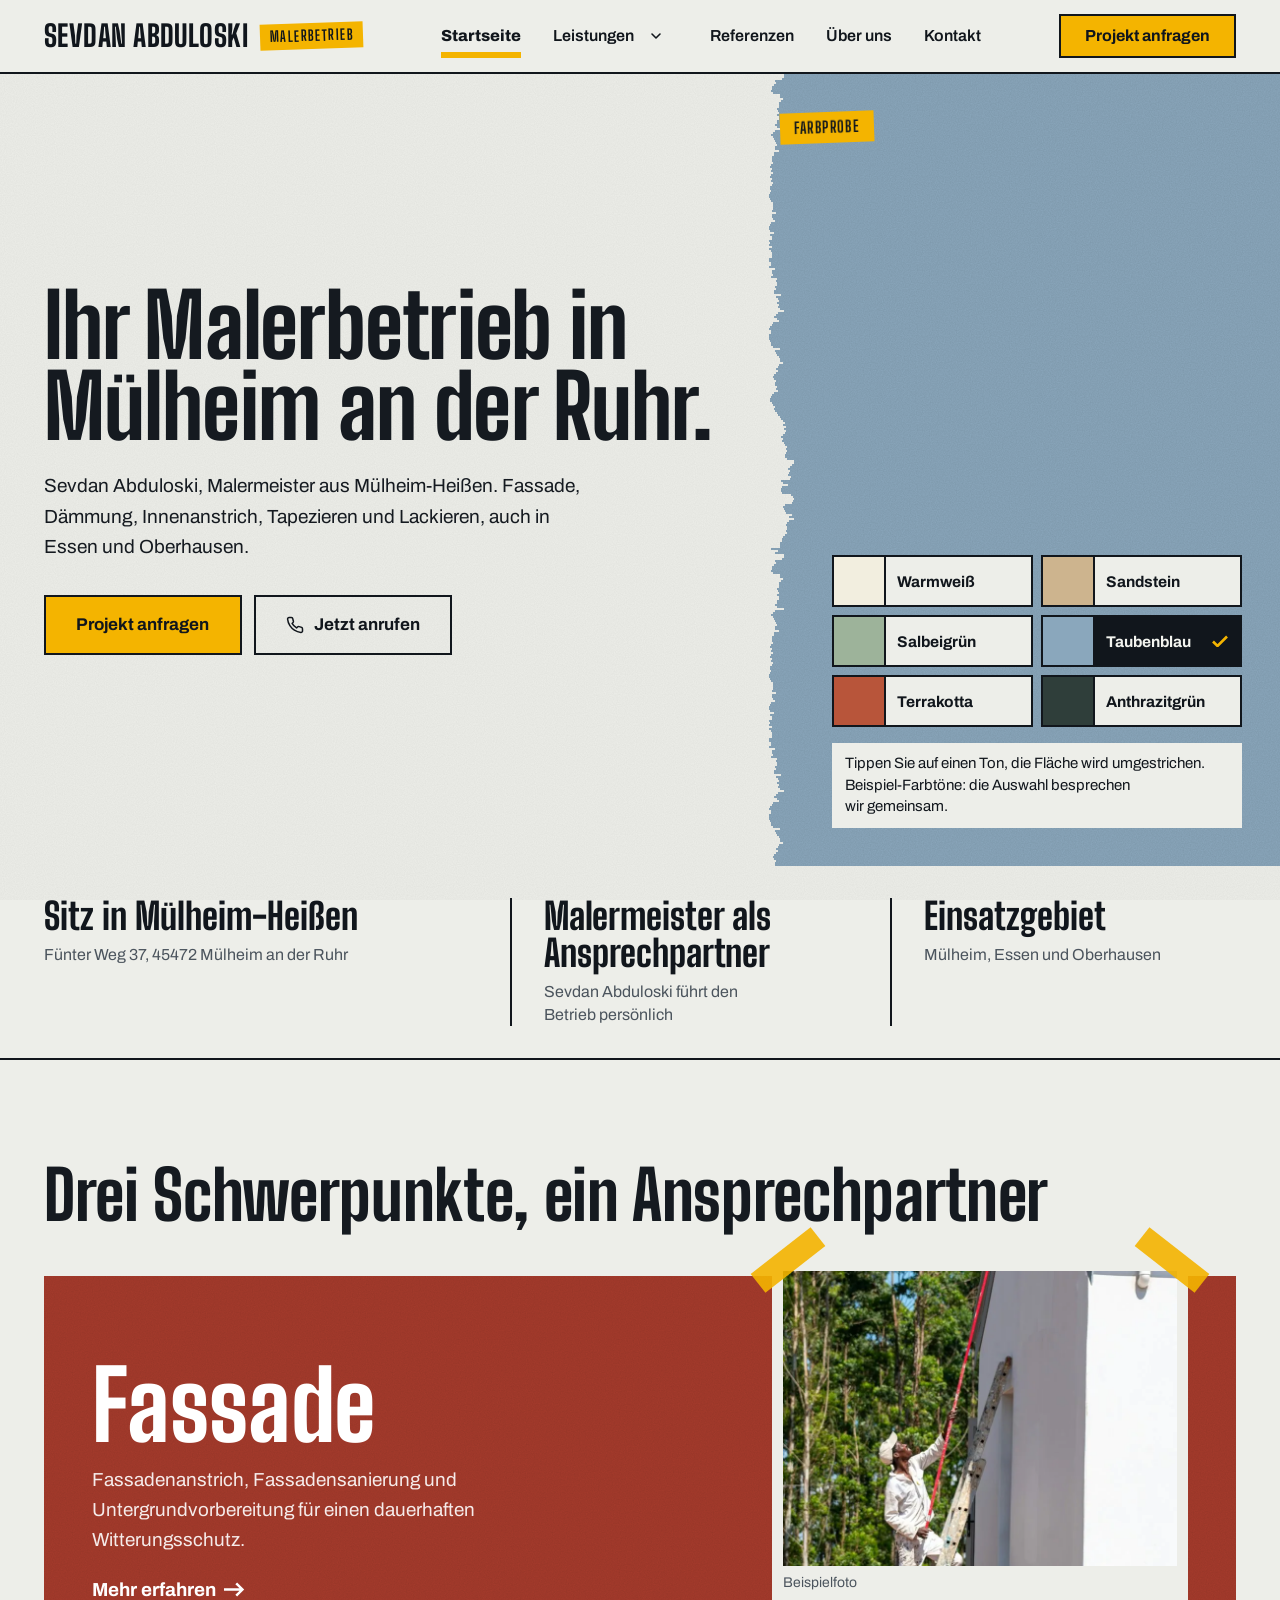
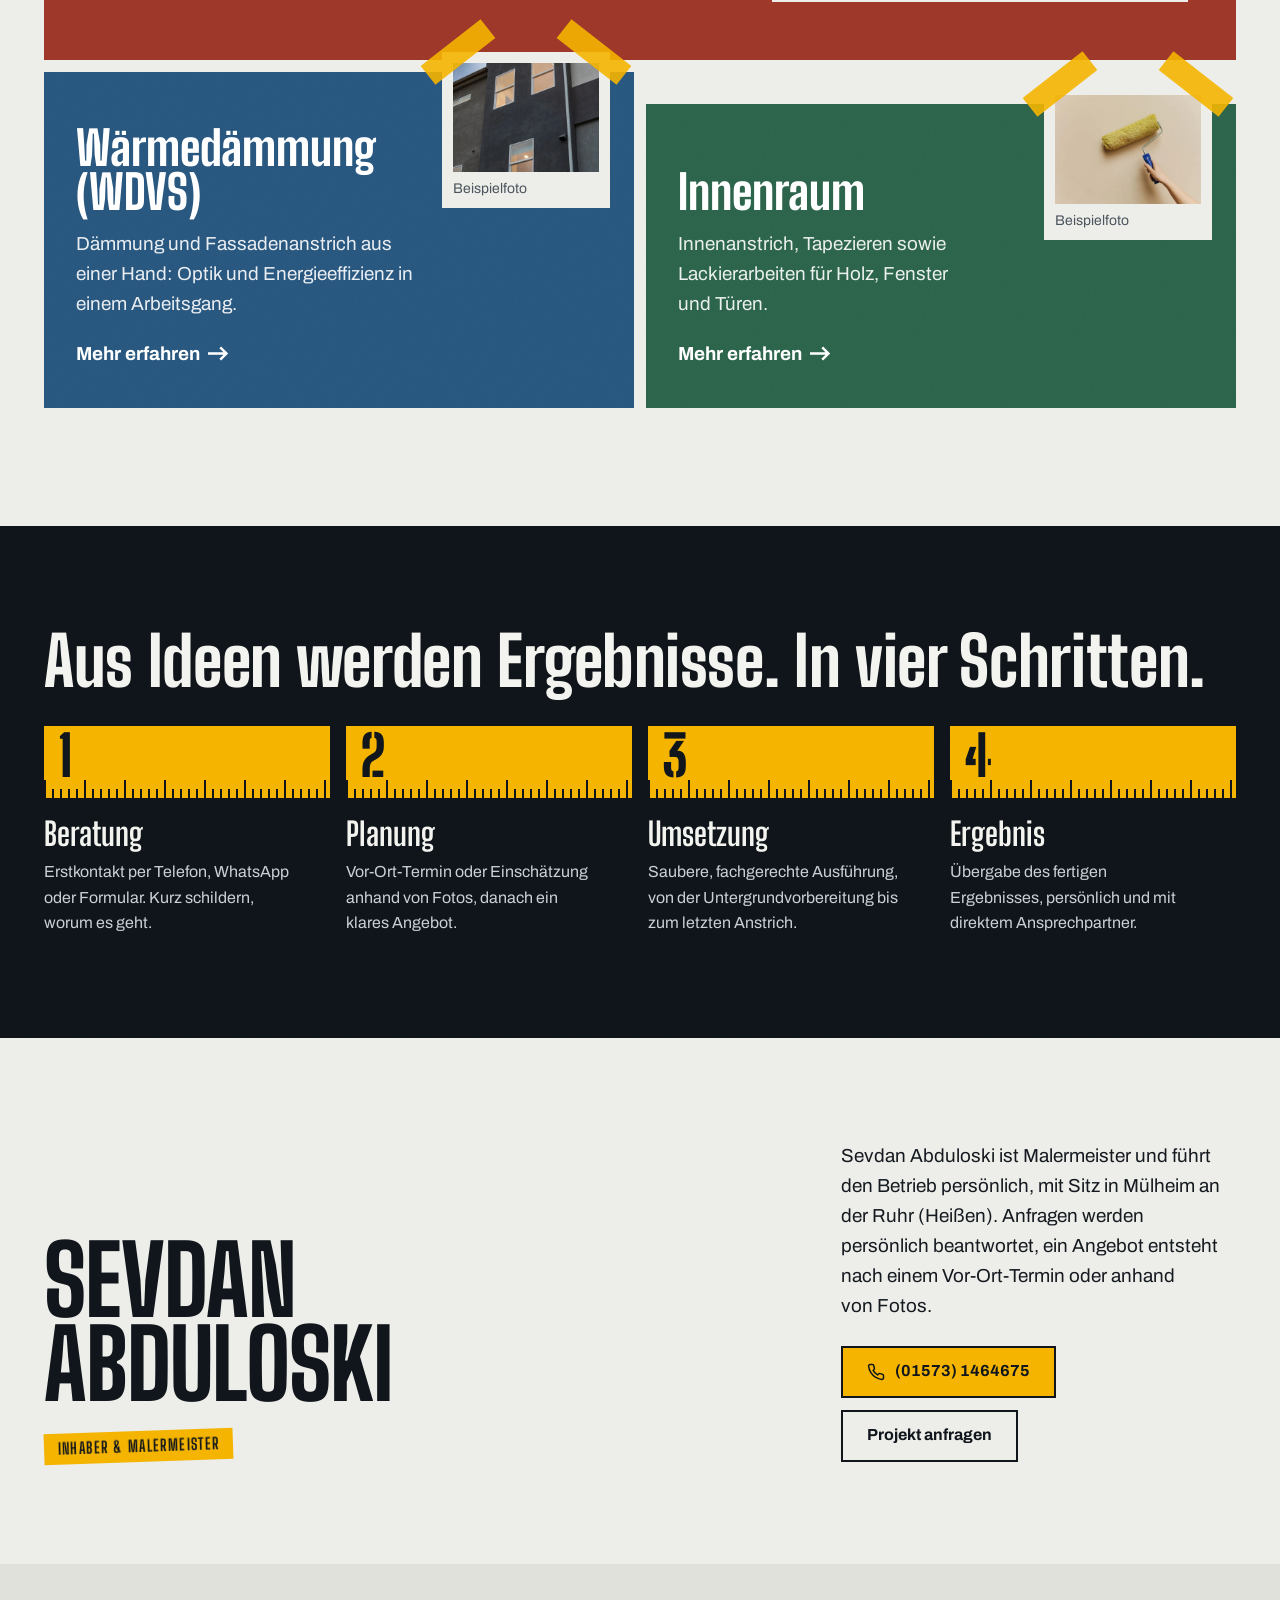
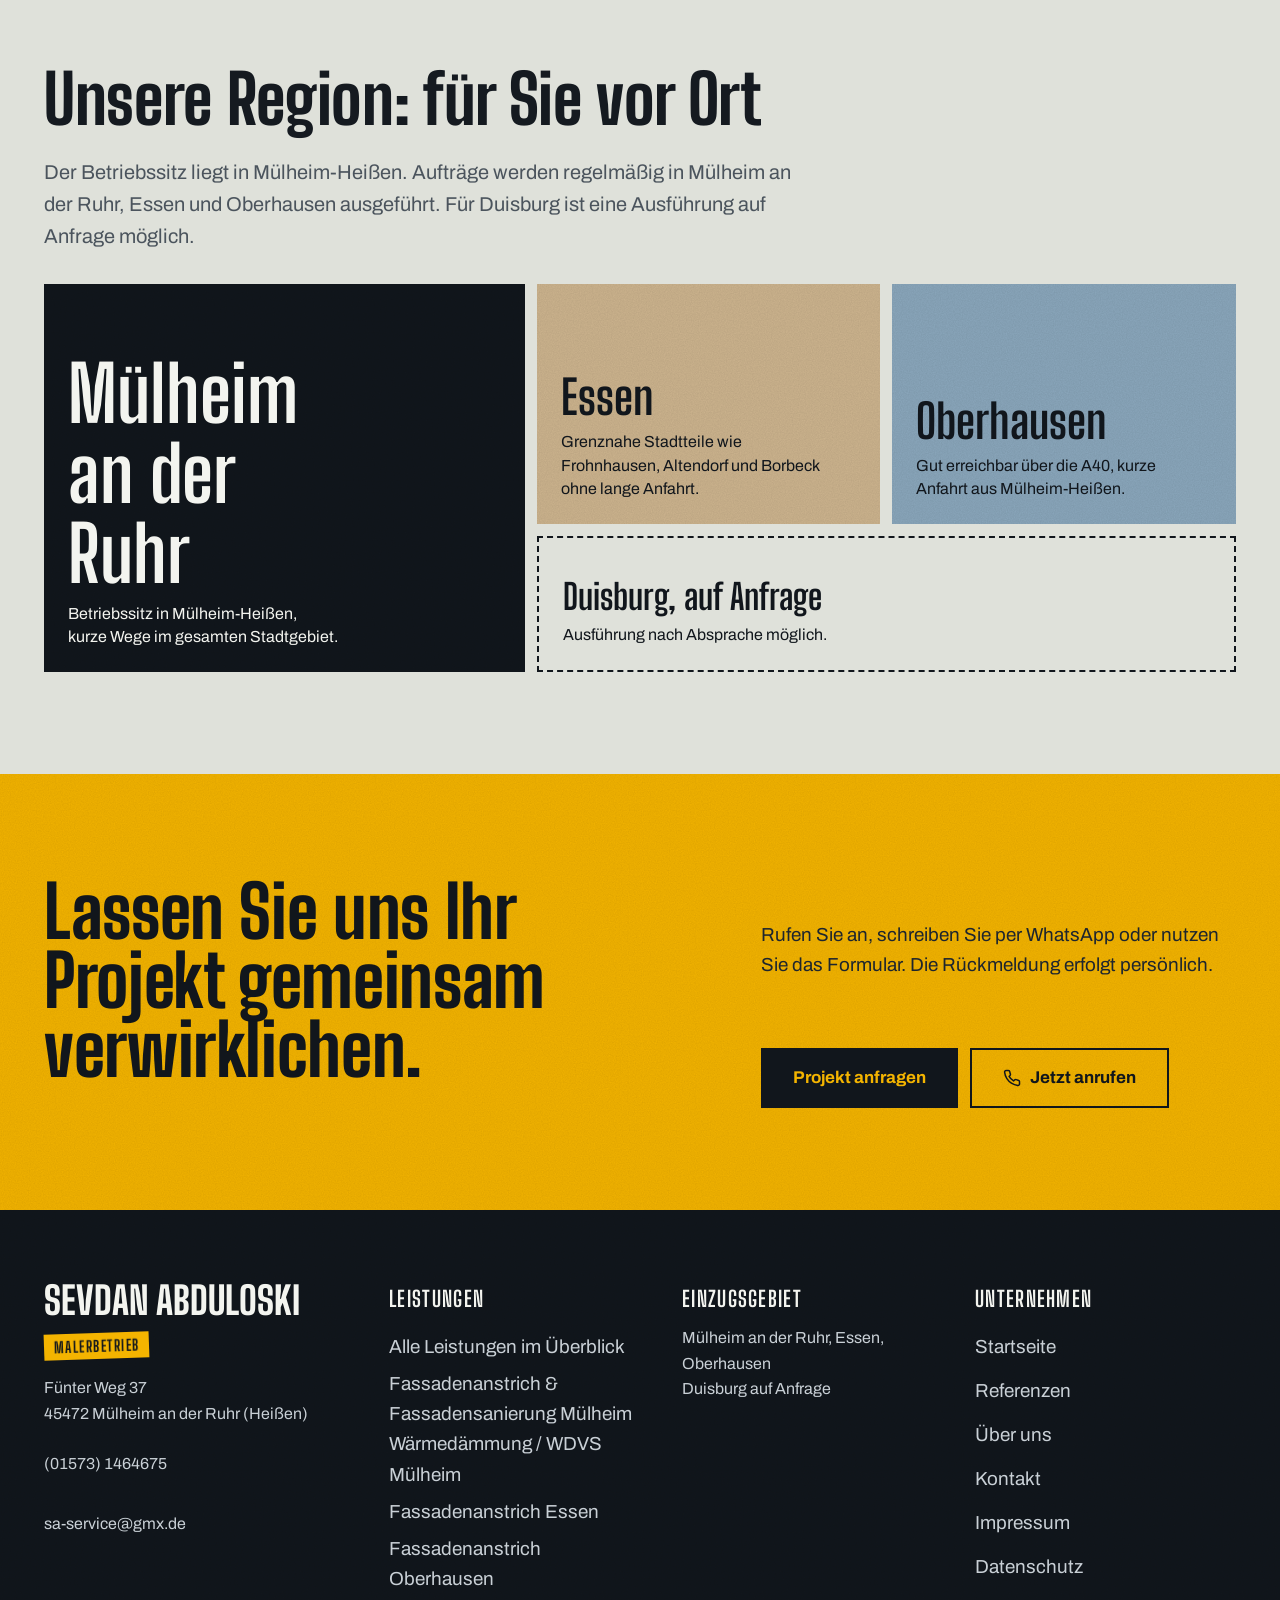
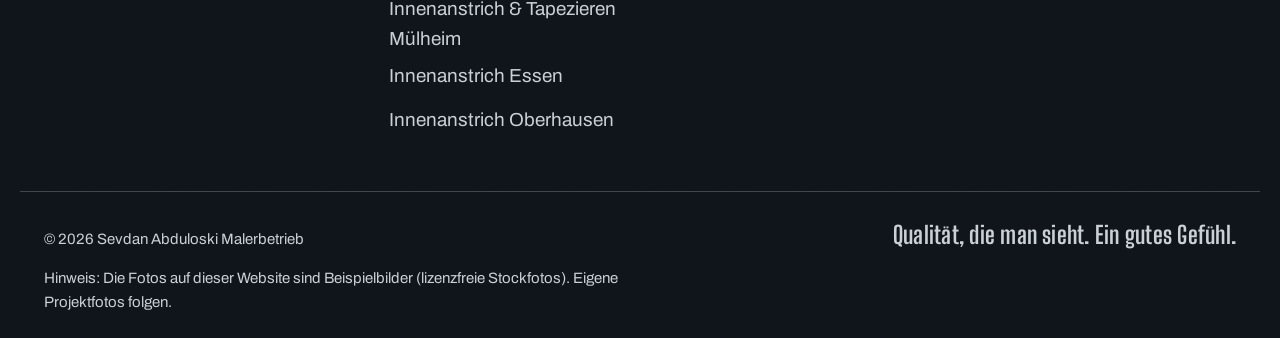
==== commit 7d32d1b0: "Redesign Musterwand: neue visuelle Welt (Big Shoulders/Archivo, Goldband-Aktion, Rollenfarben, Farbp" ====
--- a/index.html
+++ b/index.html
@@ -3,11 +3,13 @@
 <head>
 <!-- SITE_BASE_URL: https://daiworld450.github.io/malerbetrieb-abduloski/ (bei eigener Domain hier + in canonical/og:url ueberall ersetzen) -->
 <meta charset="UTF-8">
-<meta name="viewport" content="width=device-width, initial-scale=1.0">
+<meta name="viewport" content="width=device-width, initial-scale=1, viewport-fit=cover, interactive-widget=resizes-content">
+<meta name="theme-color" content="#EDEEE9">
+<meta name="color-scheme" content="light">
 <title>Maler Mülheim an der Ruhr | Sevdan Abduloski Malerbetrieb</title>
 <meta name="description" content="Malerbetrieb in Mülheim an der Ruhr: Fassadenanstrich, Innenanstrich, Tapezieren und Lackierarbeiten. Persönlicher Ansprechpartner in Mülheim, Essen und Oberhausen.">
 <link rel="canonical" href="https://daiworld450.github.io/malerbetrieb-abduloski/">
-<link rel="icon" href="data:image/svg+xml,%3Csvg xmlns=%27http://www.w3.org/2000/svg%27 viewBox=%270 0 64 64%27%3E%3Crect width=%2764%27 height=%2764%27 rx=%2712%27 fill=%27%2317191A%27/%3E%3Ctext x=%2732%27 y=%2743%27 font-size=%2732%27 font-family=%27Arial,sans-serif%27 font-weight=%27700%27 fill=%27%23D86B32%27 text-anchor=%27middle%27%3ES%3C/text%3E%3C/svg%3E">
+<link rel="icon" href="data:image/svg+xml,%3Csvg xmlns=%27http://www.w3.org/2000/svg%27 viewBox=%270 0 64 64%27%3E%3Crect width=%2764%27 height=%2764%27 rx=%2712%27 fill=%27%2311161C%27/%3E%3Ctext x=%2732%27 y=%2743%27 font-size=%2732%27 font-family=%27Arial,sans-serif%27 font-weight=%27700%27 fill=%27%23F4B400%27 text-anchor=%27middle%27%3ES%3C/text%3E%3C/svg%3E">
 <meta property="og:type" content="website">
 <meta property="og:title" content="Maler Mülheim an der Ruhr | Sevdan Abduloski Malerbetrieb">
 <meta property="og:description" content="Malerbetrieb in Mülheim an der Ruhr: Fassadenanstrich, Innenanstrich, Tapezieren und Lackierarbeiten. Persönlicher Ansprechpartner in Mülheim, Essen und Oberhausen.">
@@ -17,7 +19,9 @@
 <meta name="twitter:card" content="summary">
 <meta name="twitter:title" content="Maler Mülheim an der Ruhr | Sevdan Abduloski Malerbetrieb">
 <meta name="twitter:description" content="Malerbetrieb in Mülheim an der Ruhr: Fassadenanstrich, Innenanstrich, Tapezieren und Lackierarbeiten. Persönlicher Ansprechpartner in Mülheim, Essen und Oberhausen.">
-<link rel="preload" href="fonts/manrope-normal-latin.woff2" as="font" type="font/woff2" crossorigin>
+<link rel="preload" href="fonts/big-shoulders-display-latin-wght.woff2" as="font" type="font/woff2" crossorigin>
+<link rel="preload" href="fonts/archivo-latin-wght.woff2" as="font" type="font/woff2" crossorigin>
+<script>document.documentElement.className+=" js"</script>
 <link rel="stylesheet" href="css/style.css">
 <script type="application/ld+json">
 {
@@ -44,7 +48,7 @@
 }
 </script>
 </head>
-<body>
+<body data-rolle="wand">
 <a class="skip-link" href="#main">Zum Inhalt springen</a>
 <header class="site-header">
   <div class="container header-inner">
@@ -54,7 +58,7 @@
     </a>
     <nav class="main-nav" id="main-nav">
       <ul>
-        <li><a href="index.html" class="is-active">Startseite</a></li>
+        <li><a href="index.html" class="is-active" aria-current="page">Startseite</a></li>
         <li class="has-dropdown">
           <a href="leistungen/index.html" class="dropdown-toggle">Leistungen</a>
           <button type="button" class="dropdown-caret" aria-expanded="false" aria-controls="leistungen-dropdown" aria-label="Leistungen-Unterseiten anzeigen">
@@ -85,85 +89,94 @@
 </header>
 <main id="main">
 
-<!-- 1) Hero -->
-<section class="hero">
-  <div class="container hero-grid">
-    <div class="hero-copy">
-      <h1>Ihr Malerbetrieb in Mülheim an der Ruhr.</h1>
-      <p class="hero-lead">Sevdan Abduloski, Malermeister aus Mülheim-Heißen: Fassadenanstrich und Wärmedämmung, Innenanstrich, Tapezieren und Lackierarbeiten – auch in Essen und Oberhausen.</p>
-      <div class="btn-row">
-        <a href="kontakt.html" class="btn btn-accent btn-lg">Projekt anfragen</a>
-        <a href="tel:+4915731464675" class="btn btn-outline btn-lg"><svg class="icon-phone" width="18" height="18" viewBox="0 0 24 24" fill="none" stroke="currentColor" stroke-width="2" stroke-linecap="round" stroke-linejoin="round" aria-hidden="true"><path d="M22 16.92v3a2 2 0 0 1-2.18 2 19.79 19.79 0 0 1-8.63-3.07 19.5 19.5 0 0 1-6-6 19.79 19.79 0 0 1-3.07-8.67A2 2 0 0 1 4.11 2h3a2 2 0 0 1 2 1.72 12.84 12.84 0 0 0 .7 2.81 2 2 0 0 1-.45 2.11L8.09 9.91a16 16 0 0 0 6 6l1.27-1.27a2 2 0 0 1 2.11-.45 12.84 12.84 0 0 0 2.81.7A2 2 0 0 1 22 16.92z"/></svg> Jetzt anrufen</a>
-      </div>
-    </div>
-    <div class="hero-media">
-      <picture><source type="image/webp" srcset="bilder/hero/hero-malerarbeiten.webp"><img src="bilder/hero/hero-malerarbeiten.jpg" alt="Malerarbeiten: Farbroller beim Streichen einer Wand" width="800" height="1000" fetchpriority="high" loading="eager" decoding="async"></picture>
-    </div>
+<!-- 1) Hero: Wand mit Farbprobe -->
+<section class="hero" aria-labelledby="hero-titel">
+  <div class="hero__copy">
+    <h1 id="hero-titel">Ihr Malerbetrieb in Mülheim an der Ruhr.</h1>
+    <p class="hero__lead">Sevdan Abduloski, Malermeister aus Mülheim-Heißen. Fassade, Dämmung, Innenanstrich, Tapezieren und Lackieren, auch in Essen und Oberhausen.</p>
+    <div class="btn-row">
+      <a href="kontakt.html" class="btn btn-accent btn-lg">Projekt anfragen</a>
+      <a href="tel:+4915731464675" class="btn btn-outline btn-lg"><svg class="icon-phone" width="18" height="18" viewBox="0 0 24 24" fill="none" stroke="currentColor" stroke-width="2" stroke-linecap="round" stroke-linejoin="round" aria-hidden="true"><path d="M22 16.92v3a2 2 0 0 1-2.18 2 19.79 19.79 0 0 1-8.63-3.07 19.5 19.5 0 0 1-6-6 19.79 19.79 0 0 1-3.07-8.67A2 2 0 0 1 4.11 2h3a2 2 0 0 1 2 1.72 12.84 12.84 0 0 0 .7 2.81 2 2 0 0 1-.45 2.11L8.09 9.91a16 16 0 0 0 6 6l1.27-1.27a2 2 0 0 1 2.11-.45 12.84 12.84 0 0 0 2.81.7A2 2 0 0 1 22 16.92z"/></svg> Jetzt anrufen</a>
+    </div>
+  </div>
+  <div class="farbprobe" data-farbprobe>
+    <div class="farbprobe__wall" aria-hidden="true"><span class="farbprobe__base"></span><span class="farbprobe__roller"></span></div>
+    <span class="tape-label farbprobe__label">Farbprobe</span>
+    <div class="farbprobe__chips" role="group" aria-label="Beispiel-Farbtöne">
+      <button type="button" class="chip" style="--chip:#F2EEDF;--i:0" data-farbe="#F2EEDF" aria-pressed="false"><span class="chip__swatch"></span><span class="chip__name">Warmweiß</span></button>
+      <button type="button" class="chip" style="--chip:#CDB48E;--i:1" data-farbe="#CDB48E" aria-pressed="false"><span class="chip__swatch"></span><span class="chip__name">Sandstein</span></button>
+      <button type="button" class="chip" style="--chip:#9DB39A;--i:2" data-farbe="#9DB39A" aria-pressed="false"><span class="chip__swatch"></span><span class="chip__name">Salbeigrün</span></button>
+      <button type="button" class="chip" style="--chip:#8AA7BC;--i:3" data-farbe="#8AA7BC" aria-pressed="true"><span class="chip__swatch"></span><span class="chip__name">Taubenblau</span></button>
+      <button type="button" class="chip" style="--chip:#B8553A;--i:4" data-farbe="#B8553A" aria-pressed="false"><span class="chip__swatch"></span><span class="chip__name">Terrakotta</span></button>
+      <button type="button" class="chip" style="--chip:#2F3E3A;--i:5" data-farbe="#2F3E3A" aria-pressed="false"><span class="chip__swatch"></span><span class="chip__name">Anthrazitgrün</span></button>
+    </div>
+    <p class="farbprobe__hint">Tippen Sie auf einen Ton, die Fläche wird umgestrichen. Beispiel-Farbtöne: die Auswahl besprechen wir gemeinsam.</p>
+    <span class="sr-only" role="status" aria-live="polite" data-farbprobe-status></span>
   </div>
 </section>
 
 <!-- 2) Auf einen Blick: nur belegbare Fakten -->
-<section class="trust-bar" aria-label="Auf einen Blick">
-  <div class="container trust-grid">
-    <div class="trust-item">
-      <span class="trust-item__icon" aria-hidden="true"><svg width="20" height="20" viewBox="0 0 24 24" fill="none" stroke="currentColor" stroke-width="1.6" stroke-linecap="round" stroke-linejoin="round"><path d="M12 21s7-7.5 7-12a7 7 0 1 0-14 0c0 4.5 7 12 7 12z"/><circle cx="12" cy="9" r="2.5"/></svg></span>
-      <p class="trust-item__title">Sitz in Mülheim-Heißen</p>
-      <p class="trust-item__subtext">Fünter Weg 37, 45472 Mülheim an der Ruhr</p>
-    </div>
-    <div class="trust-item">
-      <span class="trust-item__icon" aria-hidden="true"><svg width="20" height="20" viewBox="0 0 24 24" fill="none" stroke="currentColor" stroke-width="1.6" stroke-linecap="round" stroke-linejoin="round"><circle cx="12" cy="8" r="3.5"/><path d="M5 20c.6-3.7 3.4-6 7-6s6.4 2.3 7 6"/></svg></span>
-      <p class="trust-item__title">Malermeister als Ansprechpartner</p>
-      <p class="trust-item__subtext">Sevdan Abduloski führt den Betrieb persönlich</p>
-    </div>
-    <div class="trust-item">
-      <span class="trust-item__icon" aria-hidden="true"><svg width="20" height="20" viewBox="0 0 24 24" fill="none" stroke="currentColor" stroke-width="1.6" stroke-linecap="round" stroke-linejoin="round"><path d="M9 4L3 6.5v13L9 17l6 2.5 6-2.5v-13L15 6.5 9 4z"/><path d="M9 4v13M15 6.5v13"/></svg></span>
-      <p class="trust-item__title">Einsatzgebiet</p>
-      <p class="trust-item__subtext">Mülheim, Essen und Oberhausen</p>
-    </div>
-  </div>
-</section>
-
-<!-- 3) Unsere Leistungen (ServiceCard) -->
-<section class="section">
+<section class="fakten" aria-label="Auf einen Blick">
+  <div class="container fakten__grid">
+    <div class="fakten__item">
+      <p class="fakten__title">Sitz in Mülheim-Heißen</p>
+      <p class="fakten__text">Fünter Weg 37, 45472 Mülheim an der Ruhr</p>
+    </div>
+    <div class="fakten__item">
+      <p class="fakten__title">Malermeister als Ansprechpartner</p>
+      <p class="fakten__text">Sevdan Abduloski führt den Betrieb persönlich</p>
+    </div>
+    <div class="fakten__item">
+      <p class="fakten__title">Einsatzgebiet</p>
+      <p class="fakten__text">Mülheim, Essen und Oberhausen</p>
+    </div>
+  </div>
+</section>
+
+<!-- 3) Schwerpunkte als Farbfächer -->
+<section class="section" aria-labelledby="leistungen-titel">
   <div class="container">
-    <h2>Drei Schwerpunkte, ein Ansprechpartner</h2>
-    <div class="service-grid">
-      <a class="service-card" href="leistungen/innenanstrich-tapezieren-muelheim.html">
-        <div class="service-card__media">
+    <h2 id="leistungen-titel">Drei Schwerpunkte, ein Ansprechpartner</h2>
+    <div class="fan">
+      <a class="fan__strip fan__strip--fassade" href="leistungen/fassadenanstrich-fassadensanierung-muelheim.html" aria-labelledby="fan-fassade">
+        <div class="fan__body">
+          <h3 id="fan-fassade">Fassade</h3>
+          <p>Fassadenanstrich, Fassadensanierung und Untergrundvorbereitung für einen dauerhaften Witterungsschutz.</p>
+          <span class="link-arrow">Mehr erfahren</span>
+        </div>
+        <figure class="muster">
+          <picture><source type="image/webp" srcset="bilder/leistungen/fassadenanstrich.webp"><img src="bilder/leistungen/fassadenanstrich.jpg" alt="Fassadenanstrich an einem Wohnhaus" width="800" height="600" loading="lazy"></picture>
+          <figcaption class="muster__note">Beispielfoto</figcaption>
+        </figure>
+      </a>
+      <a class="fan__strip fan__strip--wdvs" href="leistungen/waermedaemmung-wdvs-muelheim.html" aria-labelledby="fan-wdvs">
+        <div class="fan__body">
+          <h3 id="fan-wdvs">Wärmedämmung (WDVS)</h3>
+          <p>Dämmung und Fassadenanstrich aus einer Hand: Optik und Energieeffizienz in einem Arbeitsgang.</p>
+          <span class="link-arrow">Mehr erfahren</span>
+        </div>
+        <figure class="muster">
+          <picture><source type="image/webp" srcset="bilder/leistungen/wdvs.webp"><img src="bilder/leistungen/wdvs.jpg" alt="Wärmedämmverbundsystem (WDVS) an einer Fassade" width="800" height="600" loading="lazy"></picture>
+          <figcaption class="muster__note">Beispielfoto</figcaption>
+        </figure>
+      </a>
+      <a class="fan__strip fan__strip--innen" href="leistungen/innenanstrich-tapezieren-muelheim.html" aria-labelledby="fan-innen">
+        <div class="fan__body">
+          <h3 id="fan-innen">Innenraum</h3>
+          <p>Innenanstrich, Tapezieren sowie Lackierarbeiten für Holz, Fenster und Türen.</p>
+          <span class="link-arrow">Mehr erfahren</span>
+        </div>
+        <figure class="muster">
           <picture><source type="image/webp" srcset="bilder/leistungen/innenanstrich-wand.webp"><img src="bilder/leistungen/innenanstrich-wand.jpg" alt="Innenanstrich und Tapezierarbeiten in einer Wohnung" width="800" height="600" loading="lazy"></picture>
-        </div>
-        <div class="service-card__body">
-          <h3>Innenraum</h3>
-          <p>Innenanstrich, Tapezieren sowie Lackierarbeiten für Holz, Fenster und Türen.</p>
-          <span class="link-arrow">Mehr erfahren →</span>
-        </div>
+          <figcaption class="muster__note">Beispielfoto</figcaption>
+        </figure>
       </a>
-      <a class="service-card" href="leistungen/fassadenanstrich-fassadensanierung-muelheim.html">
-        <div class="service-card__media">
-          <picture><source type="image/webp" srcset="bilder/leistungen/fassadenanstrich.webp"><img src="bilder/leistungen/fassadenanstrich.jpg" alt="Fassadenanstrich an einem Wohnhaus" width="800" height="600" loading="lazy"></picture>
-        </div>
-        <div class="service-card__body">
-          <h3>Fassade</h3>
-          <p>Fassadenanstrich, Fassadensanierung und Untergrundvorbereitung für einen dauerhaften Witterungsschutz.</p>
-          <span class="link-arrow">Mehr erfahren →</span>
-        </div>
-      </a>
-      <a class="service-card" href="leistungen/waermedaemmung-wdvs-muelheim.html">
-        <div class="service-card__media">
-          <picture><source type="image/webp" srcset="bilder/leistungen/wdvs.webp"><img src="bilder/leistungen/wdvs.jpg" alt="Wärmedämmverbundsystem (WDVS) an einer Fassade" width="800" height="600" loading="lazy"></picture>
-        </div>
-        <div class="service-card__body">
-          <h3>Wärmedämmung (WDVS)</h3>
-          <p>Dämmung und Fassadenanstrich aus einer Hand – Optik und Energieeffizienz in einem Arbeitsgang.</p>
-          <span class="link-arrow">Mehr erfahren →</span>
-        </div>
-      </a>
     </div>
   </div>
 </section>
 
 <!-- 4) Vorher/Nachher (BeforeAfterSlider) -->
-<!-- TODO (Design-Audit 2026-10): Vorher/Nachher-Slider ausgeblendet, bis echte Projektfotos mit Fotoerlaubnis vorliegen (REDAKTION-TODO.md Punkt 8). JS in js/main.js bleibt aktiv, Block wieder einkommentieren.
+<!-- TODO (Design-Audit 2026-10): Vorher/Nachher-Slider ausgeblendet, bis echte Projektfotos mit Fotoerlaubnis vorliegen (REDAKTION-TODO.md Punkt 8). JS in js/main.js und CSS in css/style.css bleiben aktiv, Block wieder einkommentieren.
 <section class="section section-alt">
   <div class="container">
     <h2>Vorher. Nachher. Ein echter Unterschied.</h2>
@@ -184,7 +197,6 @@
         </div>
       </div>
       <div class="before-after__meta">
-        
         <h3>So kann eine Sanierung aussehen</h3>
         <p class="placeholder-note">Beispielbild – kein reales Projekt. Sobald die ersten echten Projektfotos mit
         Einverständnis der Kundschaft vorliegen, ersetzt eine ehrliche Vorher-/Nachher-Ansicht dieses Beispiel.</p>
@@ -195,102 +207,89 @@
 </section>
 -->
 
-<!-- 5) ProcessSteps -->
-<section class="section">
+<!-- 5) Ablauf als Zollstock -->
+<section class="section section--tinte" aria-labelledby="ablauf-titel">
   <div class="container">
-    <h2>Aus Ideen werden Ergebnisse – in 4 Schritten</h2>
-    <div class="process-steps">
-      <div class="process-step">
-        <span class="process-step__num">1</span>
-        <p class="process-step__title">Beratung</p>
-        <p class="process-step__text">Erstkontakt per Telefon, WhatsApp oder Formular – kurz schildern, worum es geht.</p>
-      </div>
-      <div class="process-step">
-        <span class="process-step__num">2</span>
-        <p class="process-step__title">Planung</p>
-        <p class="process-step__text">Vor-Ort-Termin oder Einschätzung anhand von Fotos, danach ein klares Angebot.</p>
-      </div>
-      <div class="process-step">
-        <span class="process-step__num">3</span>
-        <p class="process-step__title">Umsetzung</p>
-        <p class="process-step__text">Saubere, fachgerechte Ausführung – von der Untergrundvorbereitung bis zum letzten Anstrich.</p>
-      </div>
-      <div class="process-step">
-        <span class="process-step__num">4</span>
-        <p class="process-step__title">Ergebnis</p>
-        <p class="process-step__text">Übergabe des fertigen Ergebnisses, persönlich und mit direktem Ansprechpartner.</p>
-      </div>
-    </div>
-  </div>
-</section>
-
-<!-- 6) Ihr Malermeister (Owner-Block) -->
-<!-- Text-/Signaturfläche ohne Foto, bis ein echtes Portrait vorliegt. -->
-<section class="section owner-section">
+    <h2 id="ablauf-titel">Aus Ideen werden Ergebnisse. In vier Schritten.</h2>
+    <ol class="zollstock">
+      <li class="zollstock__segment">
+        <span class="zollstock__num" aria-hidden="true">1</span>
+        <h3>Beratung</h3>
+        <p>Erstkontakt per Telefon, WhatsApp oder Formular. Kurz schildern, worum es geht.</p>
+      </li>
+      <li class="zollstock__segment">
+        <span class="zollstock__num" aria-hidden="true">2</span>
+        <h3>Planung</h3>
+        <p>Vor-Ort-Termin oder Einschätzung anhand von Fotos, danach ein klares Angebot.</p>
+      </li>
+      <li class="zollstock__segment">
+        <span class="zollstock__num" aria-hidden="true">3</span>
+        <h3>Umsetzung</h3>
+        <p>Saubere, fachgerechte Ausführung, von der Untergrundvorbereitung bis zum letzten Anstrich.</p>
+      </li>
+      <li class="zollstock__segment">
+        <span class="zollstock__num" aria-hidden="true">4</span>
+        <h3>Ergebnis</h3>
+        <p>Übergabe des fertigen Ergebnisses, persönlich und mit direktem Ansprechpartner.</p>
+      </li>
+    </ol>
+  </div>
+</section>
+
+<!-- 6) Ihr Malermeister: reine Text-/Signaturfläche, bis ein echtes Portrait vorliegt -->
+<section class="section meister" aria-labelledby="meister-titel">
+  <div class="container meister__grid">
+    <div class="meister__id">
+      <h2 id="meister-titel" class="meister__name">Sevdan<br>Abduloski</h2>
+      <p class="meister__role"><span class="tape-label">Inhaber &amp; Malermeister</span></p>
+    </div>
+    <div class="meister__text">
+      <p>Sevdan Abduloski ist Malermeister und führt den Betrieb persönlich, mit Sitz in Mülheim an der Ruhr (Heißen). Anfragen werden persönlich beantwortet, ein Angebot entsteht nach einem Vor-Ort-Termin oder anhand von Fotos.</p>
+      <div class="btn-row">
+        <a href="tel:+4915731464675" class="btn btn-accent"><svg class="icon-phone" width="18" height="18" viewBox="0 0 24 24" fill="none" stroke="currentColor" stroke-width="2" stroke-linecap="round" stroke-linejoin="round" aria-hidden="true"><path d="M22 16.92v3a2 2 0 0 1-2.18 2 19.79 19.79 0 0 1-8.63-3.07 19.5 19.5 0 0 1-6-6 19.79 19.79 0 0 1-3.07-8.67A2 2 0 0 1 4.11 2h3a2 2 0 0 1 2 1.72 12.84 12.84 0 0 0 .7 2.81 2 2 0 0 1-.45 2.11L8.09 9.91a16 16 0 0 0 6 6l1.27-1.27a2 2 0 0 1 2.11-.45 12.84 12.84 0 0 0 2.81.7A2 2 0 0 1 22 16.92z"/></svg> (01573) 1464675</a>
+        <a href="kontakt.html" class="btn btn-outline">Projekt anfragen</a>
+      </div>
+      <!-- TODO: Portrait (3:4) sobald ein echtes Foto von Sevdan Abduloski vorliegt:
+           <picture><source type="image/webp" srcset="bilder/ueber-uns/inhaber.webp"><img src="bilder/ueber-uns/inhaber.jpg" alt="Sevdan Abduloski, Malermeister und Inhaber des Malerbetriebs" width="800" height="1067" loading="lazy"></picture>
+           TODO: Inhaber-Zitat (REDAKTION-TODO.md Punkt 5) hier ergänzen, sobald ein echtes Statement vorliegt. -->
+    </div>
+  </div>
+</section>
+
+<!-- 7) Unsere Region als Musterfelder -->
+<section class="section section-alt" aria-labelledby="region-titel">
   <div class="container">
-    <div class="owner-block">
-      <div class="owner-block__id">
-        <h2>Ihr Malermeister</h2>
-        <p class="owner-block__signature">Sevdan Abduloski</p>
-        <p class="owner-block__role">Inhaber &amp; Malermeister</p>
-      </div>
-      <div class="owner-block__text">
-        <p class="owner-block__note">Sevdan Abduloski ist Malermeister und führt den Betrieb persönlich – mit Sitz
-        in Mülheim an der Ruhr (Heißen). Anfragen werden persönlich beantwortet, ein Angebot entsteht nach einem
-        Vor-Ort-Termin oder anhand von Fotos.</p>
-        <div class="btn-row">
-          <a href="tel:+4915731464675" class="btn btn-accent"><svg class="icon-phone" width="18" height="18" viewBox="0 0 24 24" fill="none" stroke="currentColor" stroke-width="2" stroke-linecap="round" stroke-linejoin="round" aria-hidden="true"><path d="M22 16.92v3a2 2 0 0 1-2.18 2 19.79 19.79 0 0 1-8.63-3.07 19.5 19.5 0 0 1-6-6 19.79 19.79 0 0 1-3.07-8.67A2 2 0 0 1 4.11 2h3a2 2 0 0 1 2 1.72 12.84 12.84 0 0 0 .7 2.81 2 2 0 0 1-.45 2.11L8.09 9.91a16 16 0 0 0 6 6l1.27-1.27a2 2 0 0 1 2.11-.45 12.84 12.84 0 0 0 2.81.7A2 2 0 0 1 22 16.92z"/></svg> (01573) 1464675</a>
-          <a href="kontakt.html" class="btn btn-outline-light">Projekt anfragen</a>
-        </div>
-        <!-- TODO: Portrait-Slot (3:4) sobald ein echtes Foto von Sevdan Abduloski vorliegt:
-             <picture><source type="image/webp" srcset="bilder/ueber-uns/inhaber.webp"><img src="bilder/ueber-uns/inhaber.jpg" alt="Sevdan Abduloski, Malermeister und Inhaber des Malerbetriebs" width="800" height="1067" loading="lazy"></picture>
-             TODO: Inhaber-Zitat (REDAKTION-TODO.md Punkt 5) hier ergänzen, sobald ein echtes Statement vorliegt. -->
-      </div>
-    </div>
-  </div>
-</section>
-
-<!-- 7) Unsere Region -->
-<section class="section">
-  <div class="container">
-    <h2>Unsere Region – für Sie vor Ort</h2>
-    <p class="section-lead">Der Betriebssitz liegt in Mülheim-Heißen. Aufträge werden regelmäßig in
-    Mülheim an der Ruhr, Essen und Oberhausen ausgeführt. Für Duisburg ist eine Ausführung auf Anfrage möglich.</p>
-    <!-- Welle C: einfache Liste direkt neben der Regionsgrafik (Grid, 2
-         Spalten) statt Karten-Grid mit separater Grafik darunter. -->
-    <div class="region-layout">
-      <ul class="region-list">
-        <li><strong>Mülheim an der Ruhr</strong><span>Betriebssitz in Mülheim-Heißen – kurze Wege im gesamten Stadtgebiet.</span></li>
-        <li><strong>Essen</strong><span>Grenznahe Stadtteile wie Frohnhausen, Altendorf und Borbeck ohne lange Anfahrt.</span></li>
-        <li><strong>Oberhausen</strong><span>Gut erreichbar über die A40, kurze Anfahrt aus Mülheim-Heißen.</span></li>
-        <li><strong>Duisburg <em>(auf Anfrage)</em></strong><span>Ausführung nach Absprache möglich.</span></li>
-      </ul>
-      <div class="region-map" aria-hidden="true">
-        <svg viewBox="0 0 320 440" xmlns="http://www.w3.org/2000/svg">
-          <line x1="160" y1="45" x2="160" y2="400" stroke="var(--color-border)" stroke-width="2"/>
-          <circle cx="160" cy="45" r="7" fill="none" stroke="var(--color-text-muted)" stroke-width="2" stroke-dasharray="3 3"/>
-          <text x="195" y="50" text-anchor="start" font-family="Manrope, sans-serif" font-size="15" fill="var(--color-text-muted)">Duisburg</text>
-          <circle cx="160" cy="165" r="8" fill="var(--color-white)" stroke="var(--color-ink)" stroke-width="2"/>
-          <text x="195" y="170" text-anchor="start" font-family="Manrope, sans-serif" font-size="15" font-weight="600" fill="var(--color-ink)">Oberhausen</text>
-          <circle cx="160" cy="285" r="11" fill="var(--color-accent)"/>
-          <text x="126" y="280" text-anchor="end" font-family="Manrope, sans-serif" font-size="12" font-weight="700" letter-spacing="0.06em" fill="var(--color-accent-dark)">BETRIEBSSITZ</text>
-          <text x="195" y="291" text-anchor="start" font-family="Manrope, sans-serif" font-size="16" font-weight="700" fill="var(--color-ink)">Mülheim a. d. Ruhr</text>
-          <circle cx="160" cy="400" r="8" fill="var(--color-white)" stroke="var(--color-ink)" stroke-width="2"/>
-          <text x="195" y="405" text-anchor="start" font-family="Manrope, sans-serif" font-size="15" font-weight="600" fill="var(--color-ink)">Essen</text>
-        </svg>
+    <h2 id="region-titel">Unsere Region: für Sie vor Ort</h2>
+    <p class="section-lead">Der Betriebssitz liegt in Mülheim-Heißen. Aufträge werden regelmäßig in Mülheim an der Ruhr, Essen und Oberhausen ausgeführt. Für Duisburg ist eine Ausführung auf Anfrage möglich.</p>
+    <div class="region-patches">
+      <div class="patch patch--sitz">
+        <h3>Mülheim an der Ruhr</h3>
+        <p>Betriebssitz in Mülheim-Heißen, kurze Wege im gesamten Stadtgebiet.</p>
+      </div>
+      <div class="patch patch--sandstein">
+        <h3>Essen</h3>
+        <p>Grenznahe Stadtteile wie Frohnhausen, Altendorf und Borbeck ohne lange Anfahrt.</p>
+      </div>
+      <div class="patch patch--taube">
+        <h3>Oberhausen</h3>
+        <p>Gut erreichbar über die A40, kurze Anfahrt aus Mülheim-Heißen.</p>
+      </div>
+      <div class="patch patch--offen">
+        <h3>Duisburg, auf Anfrage</h3>
+        <p>Ausführung nach Absprache möglich.</p>
       </div>
     </div>
   </div>
 </section>
 
 <!-- 8) Abschluss-CTA -->
-<section class="section cta-section cta-banner--image-bg" style="background-image:url('bilder/hero/cta-banner.webp')">
+<section class="section cta-section" aria-labelledby="cta-titel">
   <div class="container cta-box">
-    <h2>Lassen Sie uns Ihr Projekt gemeinsam verwirklichen.</h2>
-    <p>Rufen Sie an, schreiben Sie per WhatsApp oder nutzen Sie das Formular – Rückmeldung erfolgt persönlich.</p>
+    <h2 id="cta-titel">Lassen Sie uns Ihr Projekt gemeinsam verwirklichen.</h2>
+    <p>Rufen Sie an, schreiben Sie per WhatsApp oder nutzen Sie das Formular. Die Rückmeldung erfolgt persönlich.</p>
     <div class="btn-row">
-      <a href="kontakt.html" class="btn btn-accent btn-lg">Projekt anfragen</a>
-      <a href="tel:+4915731464675" class="btn btn-outline-light btn-lg"><svg class="icon-phone" width="18" height="18" viewBox="0 0 24 24" fill="none" stroke="currentColor" stroke-width="2" stroke-linecap="round" stroke-linejoin="round" aria-hidden="true"><path d="M22 16.92v3a2 2 0 0 1-2.18 2 19.79 19.79 0 0 1-8.63-3.07 19.5 19.5 0 0 1-6-6 19.79 19.79 0 0 1-3.07-8.67A2 2 0 0 1 4.11 2h3a2 2 0 0 1 2 1.72 12.84 12.84 0 0 0 .7 2.81 2 2 0 0 1-.45 2.11L8.09 9.91a16 16 0 0 0 6 6l1.27-1.27a2 2 0 0 1 2.11-.45 12.84 12.84 0 0 0 2.81.7A2 2 0 0 1 22 16.92z"/></svg> Jetzt anrufen</a>
+        <a href="kontakt.html" class="btn btn-accent btn-lg">Projekt anfragen</a>
+        <a href="tel:+4915731464675" class="btn btn-outline-light btn-lg"><svg class="icon-phone" width="18" height="18" viewBox="0 0 24 24" fill="none" stroke="currentColor" stroke-width="2" stroke-linecap="round" stroke-linejoin="round" aria-hidden="true"><path d="M22 16.92v3a2 2 0 0 1-2.18 2 19.79 19.79 0 0 1-8.63-3.07 19.5 19.5 0 0 1-6-6 19.79 19.79 0 0 1-3.07-8.67A2 2 0 0 1 4.11 2h3a2 2 0 0 1 2 1.72 12.84 12.84 0 0 0 .7 2.81 2 2 0 0 1-.45 2.11L8.09 9.91a16 16 0 0 0 6 6l1.27-1.27a2 2 0 0 1 2.11-.45 12.84 12.84 0 0 0 2.81.7A2 2 0 0 1 22 16.92z"/></svg> Jetzt anrufen</a>
     </div>
   </div>
 </section>
--- a/css/style.css
+++ b/css/style.css
@@ -1,386 +1,521 @@
 /* ============================================================
-   Sevdan Abduloski Malerbetrieb – style.css
-   Design system v2 (Redesign Welle A, 2026-09).
-   Reines Vanilla CSS, keine Frameworks, keine externen Assets
-   (Schriften selbst gehostet unter fonts/, siehe DESIGN-SYSTEM.md im Repo-Root für
-   die vollständige Komponenten-Dokumentation).
-   ============================================================ */
-
-/* Selbst gehostete Schriften (SIL Open Font License 1.1): Manrope, DM Serif Display – kein Aufruf bei Google beim Seitenbesuch. */
+   Sevdan Abduloski Malerbetrieb: style.css
+   Design "Musterwand" (Redesign 2026-10). Reines CSS, kein Framework,
+   keine externen Assets. Schriften selbst gehostet (fonts/, SIL OFL 1.1).
+   Dokumentation: DESIGN.md im Repo-Root.
+   ============================================================ */
+
+/* ---------- Schriften (SIL Open Font License 1.1) ---------- */
 @font-face {
-  font-family: 'DM Serif Display';
-  font-style: italic;
-  font-weight: 400;
+  font-family: 'Big Shoulders Display';
+  font-style: normal;
+  font-weight: 100 900;
   font-display: swap;
-  src: url('../fonts/dm-serif-display-italic-latin-ext.woff2') format('woff2');
-  unicode-range: U+0100-02BA, U+02BD-02C5, U+02C7-02CC, U+02CE-02D7, U+02DD-02FF, U+0304, U+0308, U+0329, U+1D00-1DBF, U+1E00-1E9F, U+1EF2-1EFF, U+2020, U+20A0-20AB, U+20AD-20C0, U+2113, U+2C60-2C7F, U+A720-A7FF;
+  src: url('../fonts/big-shoulders-display-latin-wght.woff2') format('woff2');
+  unicode-range: U+0000-00FF, U+0131, U+0152-0153, U+02BB-02BC, U+02C6, U+02DA, U+02DC, U+2000-206F, U+20AC, U+2122, U+2191, U+2193, U+2212, U+2215, U+FEFF, U+FFFD;
 }
 @font-face {
-  font-family: 'DM Serif Display';
-  font-style: italic;
-  font-weight: 400;
+  font-family: 'Big Shoulders Stencil Display';
+  font-style: normal;
+  font-weight: 100 900;
   font-display: swap;
-  src: url('../fonts/dm-serif-display-italic-latin.woff2') format('woff2');
-  unicode-range: U+0000-00FF, U+0131, U+0152-0153, U+02BB-02BC, U+02C6, U+02DA, U+02DC, U+0304, U+0308, U+0329, U+2000-206F, U+20AC, U+2122, U+2191, U+2193, U+2212, U+2215, U+FEFF, U+FFFD;
+  src: url('../fonts/big-shoulders-stencil-display-latin-wght.woff2') format('woff2');
+  unicode-range: U+0000-00FF, U+0131, U+0152-0153, U+02BB-02BC, U+02C6, U+02DA, U+02DC, U+2000-206F, U+20AC, U+2122, U+2191, U+2193, U+2212, U+2215, U+FEFF, U+FFFD;
 }
 @font-face {
-  font-family: 'DM Serif Display';
+  font-family: 'Archivo';
   font-style: normal;
-  font-weight: 400;
+  font-weight: 100 900;
   font-display: swap;
-  src: url('../fonts/dm-serif-display-normal-latin-ext.woff2') format('woff2');
-  unicode-range: U+0100-02BA, U+02BD-02C5, U+02C7-02CC, U+02CE-02D7, U+02DD-02FF, U+0304, U+0308, U+0329, U+1D00-1DBF, U+1E00-1E9F, U+1EF2-1EFF, U+2020, U+20A0-20AB, U+20AD-20C0, U+2113, U+2C60-2C7F, U+A720-A7FF;
-}
+  src: url('../fonts/archivo-latin-wght.woff2') format('woff2');
+  unicode-range: U+0000-00FF, U+0131, U+0152-0153, U+02BB-02BC, U+02C6, U+02DA, U+02DC, U+2000-206F, U+20AC, U+2122, U+2191, U+2193, U+2212, U+2215, U+FEFF, U+FFFD;
+}
+/* Metrik-nahe Ersatzschriften gegen Layoutsprung beim Laden */
 @font-face {
-  font-family: 'DM Serif Display';
-  font-style: normal;
-  font-weight: 400;
-  font-display: swap;
-  src: url('../fonts/dm-serif-display-normal-latin.woff2') format('woff2');
-  unicode-range: U+0000-00FF, U+0131, U+0152-0153, U+02BB-02BC, U+02C6, U+02DA, U+02DC, U+0304, U+0308, U+0329, U+2000-206F, U+20AC, U+2122, U+2191, U+2193, U+2212, U+2215, U+FEFF, U+FFFD;
+  font-family: 'Big Shoulders Fallback';
+  src: local('Arial Narrow'), local('Helvetica Neue Condensed'), local('Arial');
+  size-adjust: 78%;
+  ascent-override: 98%;
+  descent-override: 22%;
+  line-gap-override: 0%;
 }
 @font-face {
-  font-family: 'Manrope';
-  font-style: normal;
-  font-weight: 400 800;
-  font-display: swap;
-  src: url('../fonts/manrope-normal-latin-ext.woff2') format('woff2');
-  unicode-range: U+0100-02BA, U+02BD-02C5, U+02C7-02CC, U+02CE-02D7, U+02DD-02FF, U+0304, U+0308, U+0329, U+1D00-1DBF, U+1E00-1E9F, U+1EF2-1EFF, U+2020, U+20A0-20AB, U+20AD-20C0, U+2113, U+2C60-2C7F, U+A720-A7FF;
-}
-@font-face {
-  font-family: 'Manrope';
-  font-style: normal;
-  font-weight: 400 800;
-  font-display: swap;
-  src: url('../fonts/manrope-normal-latin.woff2') format('woff2');
-  unicode-range: U+0000-00FF, U+0131, U+0152-0153, U+02BB-02BC, U+02C6, U+02DA, U+02DC, U+0304, U+0308, U+0329, U+2000-206F, U+20AC, U+2122, U+2191, U+2193, U+2212, U+2215, U+FEFF, U+FFFD;
+  font-family: 'Archivo Fallback';
+  src: local('Arial'), local('Helvetica Neue');
+  size-adjust: 99%;
+  ascent-override: 92%;
+  descent-override: 22%;
+  line-gap-override: 0%;
 }
 
 :root {
-  /* ---- Kernfarben (siehe DESIGN-SYSTEM.md) ---- */
-  --color-ink: #17191A;        /* Anthrazit: Header, Footer, dunkle Flächen */
-  --color-black: #101112;      /* tiefstes Schwarz, z.B. Footer-Untergrund */
-  --color-paper: #F4F0E8;      /* Warmweiß: Seitenhintergrund */
+  color-scheme: light;
+
+  /* ---- Wand und Tinte ---- */
+  --wand: #EDEEE9;          /* Kalkweiß, kühl */
+  --wand-tief: #DFE1DA;     /* zweite Wandfläche */
+  --tinte: #11161C;         /* Blauschwarz */
+  --tinte-2: #1C242D;
+  --text: #151A20;          /* 15,6:1 auf Wand */
+  --text-leise: #4B545D;    /* 6,6:1 auf Wand */
+  --linie: #BFC4BB;         /* nur Zierlinien, nie als einziger Träger */
+
+  /* ---- Aktionsfarbe: Goldband (eine für alle Buttons) ---- */
+  --goldband: #F4B400;
+  --goldband-hell: #FFC82E;
+
+  /* ---- Rollenfarben (die Ware ist Farbe): große Felder, nie für UI-Zustände ---- */
+  --salbei: #2F6A50;        /* Innenraum, weiß 6,1:1 */
+  --ziegel: #A63B2C;        /* Fassade, weiß 6,4:1 */
+  --stahl: #2B5C86;         /* Dämmung, weiß 7,0:1 */
+
+  /* ---- Muster-Chips (Farbfamilien, rein dekorativ, keine Herstellerfarben) ---- */
+  --m-warmweiss: #F2EEDF;
+  --m-sandstein: #CDB48E;
+  --m-salbeigruen: #9DB39A;
+  --m-taubenblau: #8AA7BC;
+  --m-terrakotta: #B8553A;
+  --m-anthrazitgruen: #2F3E3A;
+  --m-kleber: #8E8577;
+
+  /* ---- Auf Tinte ---- */
+  --auf-tinte: #F3F4EF;
+  --auf-tinte-leise: #C9D0D6;   /* 10,6:1 auf Tinte */
+
+  /* ---- Rolle der aktuellen Seite (per body[data-rolle]) ---- */
+  --farbe: var(--tinte);
+  --auf-farbe: #FFFFFF;
+  --auf-farbe-leise: rgba(255, 255, 255, 0.88);
+  --fokus-auf-farbe: #FFFFFF;
+
+  /* ---- Altnamen (Inline-Styles und SVG im Bestand) ---- */
+  --color-ink: var(--tinte);
+  --color-paper: var(--m-warmweiss);
   --color-white: #FFFFFF;
-  --color-accent: #D86B32;     /* Orange/Kupfer – sparsam einsetzen */
-  --color-accent-dark: #A34A1B;/* Akzent als Text/Link auf hellem Grund: 5,2:1 auf Papier, 4,6:1 auf Subtle */
-  --color-accent-hover: #E27A44;/* Hover der Akzent-Buttons (Text Ink: 6,0:1) */
-  --color-subtle: #E8E3DA;     /* dezente Flächen auf Warmweiß */
-
-  /* ---- Abgeleitete Text-/Rahmenfarben ---- */
-  --color-text: #23231F;             /* Fließtext auf --color-paper/--color-white */
-  --color-text-muted: #6B6357;       /* gedämpfter Text auf hellem Grund */
-  --color-border: #DBD3C3;           /* Trennlinien/Rahmen auf hellem Grund */
-  --color-on-ink: #F4F0E8;           /* Text auf dunklem Grund (= --color-paper) */
-  --color-on-ink-muted: rgba(244, 240, 232, 0.68);
-  --color-border-on-ink: rgba(244, 240, 232, 0.16);
-  --color-ink-soft: #24262A;         /* etwas hellere Fläche auf Anthrazit (Cards) */
-
-  /* ---- Typografie ---- */
-  --font-sans: 'Manrope', -apple-system, "Segoe UI", Roboto, Helvetica, Arial, sans-serif;
-  --font-serif: 'DM Serif Display', Georgia, 'Times New Roman', serif;
-
-  /* ---- Radien / Abstände / Schatten ---- */
-  --radius-sm: 6px;
-  --radius-md: 14px;
-  --radius-lg: 24px;
-  --radius-pill: 999px;
-
-  --space-1: 0.5rem;
-  --space-2: 1rem;
-  --space-3: 1.5rem;
-  --space-4: 2rem;
-  --space-5: 3rem;
-  --space-6: 4.5rem;
-  --space-7: 6.5rem;
-
-  --container-width: 1220px;
-  --shadow-sm: 0 2px 10px rgba(16, 17, 18, 0.06);
-  --shadow-md: 0 8px 22px -6px rgba(16, 17, 18, 0.14), 0 2px 6px rgba(16, 17, 18, 0.06);
-  --header-height: 84px;
-  --mobile-bar-height: 68px;
-
-  /* ---- Swatch-Töne (Welle B, rein dekorativ – siehe DESIGN-SYSTEM.md) ---- */
-  --swatch-1: #EDE7DB;
-  --swatch-2: #C9CBB7;
-  --swatch-3: #AEBAC0;
-  --swatch-4: #D9C3AE;
-  --swatch-5: #8E8577;
-  --swatch-6: #3F4A46;
-}
-
-/* -------------------- Reset / Base -------------------- */
+  --color-accent: var(--goldband);
+  --color-subtle: var(--wand-tief);
+  --color-border: var(--linie);
+  --color-text: var(--text);
+  --color-text-muted: var(--text-leise);
+  --swatch-1: var(--m-sandstein);
+  --swatch-2: var(--m-salbeigruen);
+  --swatch-3: var(--m-taubenblau);
+  --swatch-4: var(--m-terrakotta);
+  --swatch-5: var(--m-kleber);
+  --swatch-6: var(--m-anthrazitgruen);
+
+  /* ---- Schrift ---- */
+  --font-display: 'Big Shoulders Display', 'Big Shoulders Fallback', 'Arial Narrow', sans-serif;
+  --font-stencil: 'Big Shoulders Stencil Display', 'Big Shoulders Display', 'Big Shoulders Fallback', 'Arial Narrow', sans-serif;
+  --font-sans: 'Archivo', 'Archivo Fallback', -apple-system, 'Segoe UI', Roboto, Arial, sans-serif;
+
+  /* ---- Maß: 4er-Raster ---- */
+  --s-1: 0.25rem;
+  --s-2: 0.5rem;
+  --s-3: 0.75rem;
+  --s-4: 1rem;
+  --s-5: 1.5rem;
+  --s-6: 2rem;
+  --s-7: 3rem;
+  --s-8: 4.5rem;
+  --s-9: 6rem;
+  --rand: clamp(1rem, 4vw, 1.5rem);          /* seitlicher Rand */
+  --container: 1240px;
+  --header-h: 4.5rem;
+  --bar-h: 4rem;                              /* mobile Aktionsleiste */
+
+  /* ---- Bewegung (Emil Kowalski): starke Kurven, nie ease-in ---- */
+  --ease-out: cubic-bezier(0.23, 1, 0.32, 1);
+  --ease-in-out: cubic-bezier(0.77, 0, 0.175, 1);
+  --ease-drawer: cubic-bezier(0.32, 0.72, 0, 1);
+
+  /* ---- Farbkorn: Wandfarbe ist Material, kein flacher Pixel ---- */
+  --korn: url("data:image/svg+xml,%3Csvg xmlns='http://www.w3.org/2000/svg' width='160' height='160'%3E%3Cfilter id='n'%3E%3CfeTurbulence type='fractalNoise' baseFrequency='.85' numOctaves='2' stitchTiles='stitch'/%3E%3CfeColorMatrix values='0 0 0 0 0 0 0 0 0 0 0 0 0 0 0 0 0 0 1 0'/%3E%3C/filter%3E%3Crect width='160' height='160' filter='url(%23n)' opacity='.09'/%3E%3C/svg%3E");
+
+  /* ---- Pinselkante (Maske, Streichenden mit Borsten) ---- */
+  --kante-links: url("data:image/svg+xml,%3Csvg xmlns='http://www.w3.org/2000/svg' width='30' height='480' viewBox='0 0 30 480'%3E%3Cpath d='M16 0H30V2H16ZM16 2H30V4H16ZM14 4H30V6H14ZM7 6H30V8H7ZM8 8H30V10H8ZM6 10H30V12H6ZM4 12H30V14H4ZM4 14H30V16H4ZM3 16H30V18H3ZM5 18H30V20H5ZM12 20H30V22H12ZM12 22H30V24H12ZM15 24H30V26H15ZM13 26H30V28H13ZM11 28H30V30H11ZM11 30H30V32H11ZM11 32H30V34H11ZM9 34H30V36H9ZM10 36H30V38H10ZM11 38H30V40H11ZM9 40H30V42H9ZM11 42H30V44H11ZM11 44H30V46H11ZM9 46H30V48H9ZM9 48H30V50H9ZM7 50H30V52H7ZM9 52H30V54H9ZM16 54H30V56H16ZM7 56H30V58H7ZM5 58H30V60H5ZM3 60H30V62H3ZM5 62H30V64H5ZM6 64H30V66H6ZM7 66H30V68H7ZM8 68H30V70H8ZM9 70H30V72H9ZM7 72H30V74H7ZM7 74H30V76H7ZM11 76H30V78H11ZM6 78H30V80H6ZM6 80H30V82H6ZM4 82H30V84H4ZM4 84H30V86H4ZM4 86H30V88H4ZM5 88H30V90H5ZM3 90H30V92H3ZM2 92H30V94H2ZM4 94H30V96H4ZM3 96H30V98H3ZM5 98H30V100H5ZM3 100H30V102H3ZM2 102H30V104H2ZM4 104H30V106H4ZM3 106H30V108H3ZM5 108H30V110H5ZM4 110H30V112H4ZM2 112H30V114H2ZM2 114H30V116H2ZM3 116H30V118H3ZM2 118H30V120H2ZM1 120H30V122H1ZM1 122H30V124H1ZM2 124H30V126H2ZM3 126H30V128H3ZM5 128H30V130H5ZM5 130H30V132H5ZM5 132H30V134H5ZM5 134H30V136H5ZM4 136H30V138H4ZM8 138H30V140H8ZM4 140H30V142H4ZM4 142H30V144H4ZM5 144H30V146H5ZM7 146H30V148H7ZM3 148H30V150H3ZM2 150H30V152H2ZM1 152H30V154H1ZM1 154H30V156H1ZM2 156H30V158H2ZM6 158H30V160H6ZM2 160H30V162H2ZM4 162H30V164H4ZM4 164H30V166H4ZM1 166H30V168H1ZM2 168H30V170H2ZM1 170H30V172H1ZM4 172H30V174H4ZM1 174H30V176H1ZM3 176H30V178H3ZM4 178H30V180H4ZM4 180H30V182H4ZM4 182H30V184H4ZM1 184H30V186H1ZM1 186H30V188H1ZM3 188H30V190H3ZM3 190H30V192H3ZM1 192H30V194H1ZM7 194H30V196H7ZM4 196H30V198H4ZM4 198H30V200H4ZM5 200H30V202H5ZM3 202H30V204H3ZM9 204H30V206H9ZM8 206H30V208H8ZM9 208H30V210H9ZM9 210H30V212H9ZM7 212H30V214H7ZM8 214H30V216H8ZM6 216H30V218H6ZM6 218H30V220H6ZM13 220H30V222H13ZM8 222H30V224H8ZM10 224H30V226H10ZM11 226H30V228H11ZM9 228H30V230H9ZM11 230H30V232H11ZM10 232H30V234H10ZM12 234H30V236H12ZM16 236H30V238H16ZM10 238H30V240H10ZM8 240H30V242H8ZM6 242H30V244H6ZM9 244H30V246H9ZM11 246H30V248H11ZM5 248H30V250H5ZM4 250H30V252H4ZM2 252H30V254H2ZM1 254H30V256H1ZM3 256H30V258H3ZM3 258H30V260H3ZM1 260H30V262H1ZM1 262H30V264H1ZM1 264H30V266H1ZM2 266H30V268H2ZM3 268H30V270H3ZM3 270H30V272H3ZM5 272H30V274H5ZM12 274H30V276H12ZM7 276H30V278H7ZM8 278H30V280H8ZM9 280H30V282H9ZM11 282H30V284H11ZM12 284H30V286H12ZM12 286H30V288H12ZM15 288H30V290H15ZM11 290H30V292H11ZM10 292H30V294H10ZM8 294H30V296H8ZM10 296H30V298H10ZM8 298H30V300H8ZM6 300H30V302H6ZM5 302H30V304H5ZM6 304H30V306H6ZM8 306H30V308H8ZM7 308H30V310H7ZM7 310H30V312H7ZM9 312H30V314H9ZM8 314H30V316H8ZM10 316H30V318H10ZM6 318H30V320H6ZM4 320H30V322H4ZM3 322H30V324H3ZM2 324H30V326H2ZM2 326H30V328H2ZM4 328H30V330H4ZM5 330H30V332H5ZM7 332H30V334H7ZM6 334H30V336H6ZM7 336H30V338H7ZM9 338H30V340H9ZM10 340H30V342H10ZM12 342H30V344H12ZM13 344H30V346H13ZM15 346H30V348H15ZM17 348H30V350H17ZM15 350H30V352H15ZM18 352H30V354H18ZM16 354H30V356H16ZM18 356H30V358H18ZM17 358H30V360H17ZM15 360H30V362H15ZM13 362H30V364H13ZM15 364H30V366H15ZM14 366H30V368H14ZM16 368H30V370H16ZM17 370H30V372H17ZM19 372H30V374H19ZM18 374H30V376H18ZM19 376H30V378H19ZM18 378H30V380H18ZM17 380H30V382H17ZM17 382H30V384H17ZM19 384H30V386H19ZM26 386H30V388H26ZM26 388H30V390H26ZM24 390H30V392H24ZM22 392H30V394H22ZM20 394H30V396H20ZM22 396H30V398H22ZM21 398H30V400H21ZM20 400H30V402H20ZM23 402H30V404H23ZM22 404H30V406H22ZM13 406H30V408H13ZM15 408H30V410H15ZM20 410H30V412H20ZM14 412H30V414H14ZM13 414H30V416H13ZM13 416H30V418H13ZM14 418H30V420H14ZM23 420H30V422H23ZM25 422H30V424H25ZM26 424H30V426H26ZM25 426H30V428H25ZM24 428H30V430H24ZM17 430H30V432H17ZM15 432H30V434H15ZM16 434H30V436H16ZM17 436H30V438H17ZM18 438H30V440H18ZM24 440H30V442H24ZM21 442H30V444H21ZM26 444H30V446H26ZM21 446H30V448H21ZM19 448H30V450H19ZM18 450H30V452H18ZM19 452H30V454H19ZM19 454H30V456H19ZM18 456H30V458H18ZM19 458H30V460H19ZM17 460H30V462H17ZM15 462H30V464H15ZM14 464H30V466H14ZM14 466H30V468H14ZM12 468H30V470H12ZM12 470H30V472H12ZM12 472H30V474H12ZM3 474H30V476H3ZM10 476H30V478H10ZM7 478H30V480H7Z'/%3E%3C/svg%3E");
+  --kante-oben: url("data:image/svg+xml,%3Csvg xmlns='http://www.w3.org/2000/svg' width='480' height='30' viewBox='0 0 480 30'%3E%3Cpath d='M0 16V30H2V16ZM2 16V30H4V16ZM4 14V30H6V14ZM6 7V30H8V7ZM8 8V30H10V8ZM10 6V30H12V6ZM12 4V30H14V4ZM14 4V30H16V4ZM16 3V30H18V3ZM18 5V30H20V5ZM20 12V30H22V12ZM22 12V30H24V12ZM24 15V30H26V15ZM26 13V30H28V13ZM28 11V30H30V11ZM30 11V30H32V11ZM32 11V30H34V11ZM34 9V30H36V9ZM36 10V30H38V10ZM38 11V30H40V11ZM40 9V30H42V9ZM42 11V30H44V11ZM44 11V30H46V11ZM46 9V30H48V9ZM48 9V30H50V9ZM50 7V30H52V7ZM52 9V30H54V9ZM54 16V30H56V16ZM56 7V30H58V7ZM58 5V30H60V5ZM60 3V30H62V3ZM62 5V30H64V5ZM64 6V30H66V6ZM66 7V30H68V7ZM68 8V30H70V8ZM70 9V30H72V9ZM72 7V30H74V7ZM74 7V30H76V7ZM76 11V30H78V11ZM78 6V30H80V6ZM80 6V30H82V6ZM82 4V30H84V4ZM84 4V30H86V4ZM86 4V30H88V4ZM88 5V30H90V5ZM90 3V30H92V3ZM92 2V30H94V2ZM94 4V30H96V4ZM96 3V30H98V3ZM98 5V30H100V5ZM100 3V30H102V3ZM102 2V30H104V2ZM104 4V30H106V4ZM106 3V30H108V3ZM108 5V30H110V5ZM110 4V30H112V4ZM112 2V30H114V2ZM114 2V30H116V2ZM116 3V30H118V3ZM118 2V30H120V2ZM120 1V30H122V1ZM122 1V30H124V1ZM124 2V30H126V2ZM126 3V30H128V3ZM128 5V30H130V5ZM130 5V30H132V5ZM132 5V30H134V5ZM134 5V30H136V5ZM136 4V30H138V4ZM138 8V30H140V8ZM140 4V30H142V4ZM142 4V30H144V4ZM144 5V30H146V5ZM146 7V30H148V7ZM148 3V30H150V3ZM150 2V30H152V2ZM152 1V30H154V1ZM154 1V30H156V1ZM156 2V30H158V2ZM158 6V30H160V6ZM160 2V30H162V2ZM162 4V30H164V4ZM164 4V30H166V4ZM166 1V30H168V1ZM168 2V30H170V2ZM170 1V30H172V1ZM172 4V30H174V4ZM174 1V30H176V1ZM176 3V30H178V3ZM178 4V30H180V4ZM180 4V30H182V4ZM182 4V30H184V4ZM184 1V30H186V1ZM186 1V30H188V1ZM188 3V30H190V3ZM190 3V30H192V3ZM192 1V30H194V1ZM194 7V30H196V7ZM196 4V30H198V4ZM198 4V30H200V4ZM200 5V30H202V5ZM202 3V30H204V3ZM204 9V30H206V9ZM206 8V30H208V8ZM208 9V30H210V9ZM210 9V30H212V9ZM212 7V30H214V7ZM214 8V30H216V8ZM216 6V30H218V6ZM218 6V30H220V6ZM220 13V30H222V13ZM222 8V30H224V8ZM224 10V30H226V10ZM226 11V30H228V11ZM228 9V30H230V9ZM230 11V30H232V11ZM232 10V30H234V10ZM234 12V30H236V12ZM236 16V30H238V16ZM238 10V30H240V10ZM240 8V30H242V8ZM242 6V30H244V6ZM244 9V30H246V9ZM246 11V30H248V11ZM248 5V30H250V5ZM250 4V30H252V4ZM252 2V30H254V2ZM254 1V30H256V1ZM256 3V30H258V3ZM258 3V30H260V3ZM260 1V30H262V1ZM262 1V30H264V1ZM264 1V30H266V1ZM266 2V30H268V2ZM268 3V30H270V3ZM270 3V30H272V3ZM272 5V30H274V5ZM274 12V30H276V12ZM276 7V30H278V7ZM278 8V30H280V8ZM280 9V30H282V9ZM282 11V30H284V11ZM284 12V30H286V12ZM286 12V30H288V12ZM288 15V30H290V15ZM290 11V30H292V11ZM292 10V30H294V10ZM294 8V30H296V8ZM296 10V30H298V10ZM298 8V30H300V8ZM300 6V30H302V6ZM302 5V30H304V5ZM304 6V30H306V6ZM306 8V30H308V8ZM308 7V30H310V7ZM310 7V30H312V7ZM312 9V30H314V9ZM314 8V30H316V8ZM316 10V30H318V10ZM318 6V30H320V6ZM320 4V30H322V4ZM322 3V30H324V3ZM324 2V30H326V2ZM326 2V30H328V2ZM328 4V30H330V4ZM330 5V30H332V5ZM332 7V30H334V7ZM334 6V30H336V6ZM336 7V30H338V7ZM338 9V30H340V9ZM340 10V30H342V10ZM342 12V30H344V12ZM344 13V30H346V13ZM346 15V30H348V15ZM348 17V30H350V17ZM350 15V30H352V15ZM352 18V30H354V18ZM354 16V30H356V16ZM356 18V30H358V18ZM358 17V30H360V17ZM360 15V30H362V15ZM362 13V30H364V13ZM364 15V30H366V15ZM366 14V30H368V14ZM368 16V30H370V16ZM370 17V30H372V17ZM372 19V30H374V19ZM374 18V30H376V18ZM376 19V30H378V19ZM378 18V30H380V18ZM380 17V30H382V17ZM382 17V30H384V17ZM384 19V30H386V19ZM386 26V30H388V26ZM388 26V30H390V26ZM390 24V30H392V24ZM392 22V30H394V22ZM394 20V30H396V20ZM396 22V30H398V22ZM398 21V30H400V21ZM400 20V30H402V20ZM402 23V30H404V23ZM404 22V30H406V22ZM406 13V30H408V13ZM408 15V30H410V15ZM410 20V30H412V20ZM412 14V30H414V14ZM414 13V30H416V13ZM416 13V30H418V13ZM418 14V30H420V14ZM420 23V30H422V23ZM422 25V30H424V25ZM424 26V30H426V26ZM426 25V30H428V25ZM428 24V30H430V24ZM430 17V30H432V17ZM432 15V30H434V15ZM434 16V30H436V16ZM436 17V30H438V17ZM438 18V30H440V18ZM440 24V30H442V24ZM442 21V30H444V21ZM444 26V30H446V26ZM446 21V30H448V21ZM448 19V30H450V19ZM450 18V30H452V18ZM452 19V30H454V19ZM454 19V30H456V19ZM456 18V30H458V18ZM458 19V30H460V19ZM460 17V30H462V17ZM462 15V30H464V15ZM464 14V30H466V14ZM466 14V30H468V14ZM468 12V30H470V12ZM470 12V30H472V12ZM472 12V30H474V12ZM474 3V30H476V3ZM476 10V30H478V10ZM478 7V30H480V7Z'/%3E%3C/svg%3E");
+}
+
+/* Rollen der Seiten */
+body[data-rolle="innen"]   { --farbe: var(--salbei);  --auf-farbe: #FFFFFF; --auf-farbe-leise: rgba(255,255,255,.88); --fokus-auf-farbe: #FFFFFF; }
+body[data-rolle="fassade"] { --farbe: var(--ziegel);  --auf-farbe: #FFFFFF; --auf-farbe-leise: rgba(255,255,255,.88); --fokus-auf-farbe: #FFFFFF; }
+body[data-rolle="wdvs"]    { --farbe: var(--stahl);   --auf-farbe: #FFFFFF; --auf-farbe-leise: rgba(255,255,255,.88); --fokus-auf-farbe: #FFFFFF; }
+body[data-rolle="tinte"]   { --farbe: var(--tinte);   --auf-farbe: var(--auf-tinte); --auf-farbe-leise: var(--auf-tinte-leise); --fokus-auf-farbe: var(--goldband); }
+body[data-rolle="gold"]    { --farbe: var(--goldband); --auf-farbe: var(--tinte); --auf-farbe-leise: #27303A; --fokus-auf-farbe: var(--tinte); }
+body[data-rolle="wand"]    { --farbe: var(--wand); --auf-farbe: var(--text); --auf-farbe-leise: var(--text-leise); --fokus-auf-farbe: var(--tinte); }
+
+/* ============================================================
+   Basis
+   ============================================================ */
 *, *::before, *::after { box-sizing: border-box; }
-html { -webkit-text-size-adjust: 100%; }
+html {
+  -webkit-text-size-adjust: 100%;
+  text-size-adjust: 100%;
+  -webkit-tap-highlight-color: transparent;
+  scroll-padding-top: calc(var(--header-h) + 1.5rem);
+  interpolate-size: allow-keywords;
+}
 @media (prefers-reduced-motion: no-preference) {
   html { scroll-behavior: smooth; }
 }
+html.nav-open { overflow: hidden; }
 body {
   margin: 0;
   font-family: var(--font-sans);
-  font-size: 17px;
-  color: var(--color-text);
-  background: var(--color-paper);
-  line-height: 1.65;
+  font-size: clamp(1.0625rem, 1.02rem + 0.2vw, 1.1875rem);
+  line-height: 1.6;
+  color: var(--text);
+  background: var(--wand);
   -webkit-font-smoothing: antialiased;
-  caret-color: var(--color-accent-dark);
-  scrollbar-color: var(--color-ink) var(--color-subtle);
-}
-::selection { background: var(--color-accent-hover); color: var(--color-ink); }
+  -moz-osx-font-smoothing: grayscale;
+  text-rendering: optimizeLegibility;
+  caret-color: var(--tinte);
+  scrollbar-color: var(--tinte) var(--wand-tief);
+  accent-color: var(--tinte);
+}
+/* Kalkputz: sehr feines Korn, nur auf der Wand sichtbar (Felder decken es ab) */
+body::before {
+  content: "";
+  position: fixed;
+  inset: 0;
+  z-index: -1;
+  pointer-events: none;
+  opacity: 0.045;
+  background-image: url("data:image/svg+xml,%3Csvg xmlns='http://www.w3.org/2000/svg' width='160' height='160'%3E%3Cfilter id='n'%3E%3CfeTurbulence type='fractalNoise' baseFrequency='.9' numOctaves='2' stitchTiles='stitch'/%3E%3CfeColorMatrix values='0 0 0 0 0 0 0 0 0 0 0 0 0 0 0 0 0 0 1 0'/%3E%3C/filter%3E%3Crect width='160' height='160' filter='url(%23n)'/%3E%3C/svg%3E");
+}
+::selection { background: var(--goldband); color: var(--tinte); }
 img { max-width: 100%; display: block; }
-a { color: var(--color-ink); text-decoration: none; }
-p a:hover { color: var(--color-accent-dark); }
-ul { list-style: none; margin: 0; padding: 0; }
+a { color: inherit; text-decoration-thickness: 0.09em; text-underline-offset: 0.18em; }
+ul, ol { list-style: none; margin: 0; padding: 0; }
+a, button, summary, label, input, select, textarea { touch-action: manipulation; }
+a[href^="tel:"] { font-variant-numeric: tabular-nums; white-space: nowrap; }
+p { margin: 0 0 var(--s-4); text-wrap: pretty; }
+main { display: block; overflow-x: clip; }
+
 h1, h2, h3, h4 {
-  font-family: var(--font-sans);
+  font-family: var(--font-display);
   font-weight: 800;
-  line-height: 1.15;
-  letter-spacing: -0.01em;
-  color: var(--color-ink);
-  margin: 0 0 var(--space-2);
-}
-h1 { font-size: clamp(2.75rem, 5.2vw, 4.5rem); font-weight: 800; letter-spacing: -0.02em; }
-h2 { font-size: clamp(1.7rem, 2.8vw, 2.35rem); }
-h3 { font-size: 1.2rem; font-weight: 700; }
-p { margin: 0 0 var(--space-2); color: var(--color-text); }
+  line-height: 1;
+  letter-spacing: 0;
+  color: inherit;
+  margin: 0 0 var(--s-4);
+  text-wrap: balance;
+}
+h1 { overflow-wrap: break-word; font-size: clamp(3.25rem, 1.8rem + 6.2vw, 6rem); line-height: 0.92; font-weight: 800; letter-spacing: -0.01em; }
+h2 { font-size: clamp(2.5rem, 1.55rem + 3.6vw, 4.25rem); line-height: 0.96; letter-spacing: -0.005em; }
+h3 { font-size: clamp(1.6rem, 1.4rem + 0.8vw, 2rem); font-weight: 700; line-height: 1.04; }
+h4 { font-size: 1.25rem; font-weight: 700; }
+
 :focus-visible {
-  outline: 2px solid var(--color-accent-dark);
+  outline: 3px solid var(--tinte);
   outline-offset: 3px;
-}
-.site-header :focus-visible, .site-footer :focus-visible, .cta-section :focus-visible,
-.owner-section :focus-visible, .mobile-action-bar :focus-visible, .page-hero--image-bg :focus-visible {
-  outline-color: var(--color-accent-hover);
-}
+  border-radius: 0;
+}
+.section--farbe :focus-visible, .page-hero--feld :focus-visible, .section--tinte :focus-visible,
+.site-footer :focus-visible, .mobile-action-bar :focus-visible, .farbprobe :focus-visible,
+.main-nav.is-open :focus-visible { outline-color: var(--fokus-auf-farbe); }
+.section--tinte :focus-visible, .site-footer :focus-visible, .mobile-action-bar :focus-visible,
+.main-nav.is-open :focus-visible { outline-color: var(--goldband); }
+
 .skip-link {
   position: absolute;
-  left: var(--space-2);
-  top: -4rem;
+  left: var(--s-4);
+  top: -5rem;
   z-index: 100;
-  padding: 0.8rem 1.2rem;
-  background: var(--color-accent);
-  color: var(--color-ink);
+  padding: 0.85rem 1.25rem;
+  background: var(--goldband);
+  color: var(--tinte);
   font-weight: 700;
-  border-radius: var(--radius-sm);
-}
-.skip-link:focus { top: var(--space-1); }
-.skip-link, .skip-link:hover, .skip-link:focus { color: var(--color-ink); }
+  text-decoration: none;
+  border: 2px solid var(--tinte);
+}
+.skip-link:focus { top: var(--s-2); }
 .sr-only {
   position: absolute; width: 1px; height: 1px; padding: 0; margin: -1px;
   overflow: hidden; clip: rect(0, 0, 0, 0); white-space: nowrap; border: 0;
 }
+
 .container {
   width: 100%;
-  max-width: var(--container-width);
-  margin: 0 auto;
-  padding: 0 var(--space-3);
-}
-main { display: block; }
-.section { padding: var(--space-6) 0; }
-.section-alt { background: var(--color-subtle); }
-.section-lead { max-width: 62ch; color: var(--color-text-muted); font-size: 1.05rem; }
-.two-col {
-  display: grid;
-  grid-template-columns: 1fr 1fr;
-  gap: var(--space-5);
-  align-items: start;
-}
-.link-arrow { font-weight: 700; color: var(--color-ink); }
-.link-arrow:hover { color: var(--color-accent); }
-
-/* -------------------- Buttons (Komponente: CTAButton) -------------------- */
+  max-width: var(--container);
+  margin-inline: auto;
+  padding-inline: var(--rand);
+}
+@media (orientation: landscape) and (max-height: 520px) {
+  .container, .breadcrumb ol { padding-left: max(var(--rand), env(safe-area-inset-left, 0px)); padding-right: max(var(--rand), env(safe-area-inset-right, 0px)); }
+}
+.section { padding-block: clamp(3.5rem, 8vw, 6.5rem); position: relative; }
+.section > .container > h2, .section > h2 { margin-bottom: var(--s-5); }
+.section-alt { background: var(--wand-tief); }
+.section--farbe { background: var(--farbe); color: var(--auf-farbe); }
+.section--farbe .section-lead, .section--farbe p { color: var(--auf-farbe-leise); }
+.section--tinte { background: var(--tinte); color: var(--auf-tinte); }
+.section--tinte p { color: var(--auf-tinte-leise); }
+.section-lead { max-width: 62ch; color: var(--text-leise); font-size: 1.0625em; margin-bottom: var(--s-6); }
+.two-col { display: grid; grid-template-columns: 1fr 1fr; gap: clamp(2rem, 5vw, 4.5rem); align-items: start; }
+.two-col h2 { font-size: clamp(2rem, 1.4rem + 2vw, 2.75rem); margin-bottom: var(--s-3); }
+.two-col h2:not(:first-child) { margin-top: var(--s-6); }
+
+/* Fließtext in Inhaltsabschnitten bleibt im Maß (65 bis 75 Zeichen) */
+.section > .container > p, .section > .container > h2 + p { max-width: 68ch; }
+.section > .container > h2:not(:first-child) { margin-top: var(--s-7); }
+
+/* ============================================================
+   Abdeckband und Beschriftung
+   ============================================================ */
+.tape-label {
+  display: inline-block;
+  background: var(--goldband);
+  color: var(--tinte);
+  font-family: var(--font-display);
+  font-weight: 700;
+  font-size: 0.98rem;
+  line-height: 1;
+  letter-spacing: 0.09em;
+  text-transform: uppercase;
+  padding: 0.5rem 0.85rem 0.45rem;
+  transform: rotate(-2deg);
+}
+
+/* ============================================================
+   Buttons (eine Aktionsfarbe: Goldband)
+   ============================================================ */
 .btn {
   display: inline-flex;
   align-items: center;
-  gap: 0.5rem;
-  padding: 0.9rem 1.6rem;
-  border-radius: var(--radius-sm);
+  justify-content: center;
+  gap: 0.6rem;
+  min-height: 3.25rem;
+  padding: 0.7rem 1.5rem;
+  font-family: var(--font-sans);
   font-weight: 700;
-  font-size: 0.98rem;
-  border: 2px solid transparent;
+  font-size: 1rem;
+  line-height: 1.15;
+  text-decoration: none;
+  color: var(--btn-fg, var(--tinte));
+  background: var(--btn-bg, transparent);
+  border: 2px solid var(--btn-line, var(--tinte));
+  border-radius: 0;
   cursor: pointer;
-  transition: transform 0.15s ease, background 0.15s ease, color 0.15s ease, border-color 0.15s ease;
-}
-.btn:hover { transform: translateY(-1px); }
-.btn-accent { background: var(--color-accent); color: var(--color-ink); }
-.btn-accent:hover { background: var(--color-accent-hover); color: var(--color-ink); }
-.main-nav > ul > li > a.btn-accent, .main-nav > ul > li > a.btn-accent:hover { color: var(--color-ink); border-color: transparent; }
-.btn-outline { background: transparent; color: var(--color-ink); border-color: var(--color-ink); }
-.btn-outline:hover { background: var(--color-ink); color: var(--color-white); }
-.btn-outline-light { background: transparent; color: var(--color-white); border-color: rgba(255,255,255,0.5); }
-.btn-outline-light:hover { background: rgba(255,255,255,0.12); color: var(--color-white); border-color: rgba(255,255,255,0.8); }
-.btn-lg { padding: 1.05rem 2rem; font-size: 1.05rem; }
-.btn-row { display: flex; flex-wrap: wrap; gap: var(--space-2); margin-top: var(--space-3); }
+  touch-action: manipulation;
+  user-select: none;
+  -webkit-user-select: none;
+  transition: transform 140ms var(--ease-out), background-color 140ms ease, color 140ms ease, border-color 140ms ease;
+}
+.btn:active { transform: scale(0.97); }
+.btn-accent { --btn-bg: var(--goldband); --btn-fg: var(--tinte); --btn-bg-hover: var(--tinte); --btn-fg-hover: var(--goldband); --btn-line: var(--tinte); }
+.btn-outline { --btn-bg: transparent; --btn-fg: var(--tinte); --btn-bg-hover: var(--tinte); --btn-fg-hover: var(--auf-tinte); --btn-line: var(--tinte); }
+.btn-outline-light { --btn-bg: transparent; --btn-fg: var(--auf-farbe); --btn-bg-hover: var(--auf-farbe); --btn-fg-hover: var(--farbe); --btn-line: var(--auf-farbe); }
+.btn-lg { min-height: 3.75rem; padding: 0.85rem 1.9rem; font-size: 1.0625rem; }
+.btn-row { display: flex; flex-wrap: wrap; gap: var(--s-3); margin-top: var(--s-5); }
 .icon-phone, .icon-chat, .icon-arrow { flex-shrink: 0; }
-
-/* -------------------- Header / Nav (Komponente: Header/Nav) -------------------- */
+.link-arrow { font-weight: 700; text-decoration: none; display: inline-flex; align-items: center; gap: 0.5rem; min-height: 2.75rem; }
+.link-arrow::after {
+  content: "";
+  width: 1.15em;
+  height: 0.8em;
+  background: currentColor;
+  -webkit-mask: url("data:image/svg+xml,%3Csvg xmlns='http://www.w3.org/2000/svg' viewBox='0 0 18 12'%3E%3Cpath d='M0 6h15M10 1l5 5-5 5' fill='none' stroke='black' stroke-width='2'/%3E%3C/svg%3E") center / contain no-repeat;
+          mask: url("data:image/svg+xml,%3Csvg xmlns='http://www.w3.org/2000/svg' viewBox='0 0 18 12'%3E%3Cpath d='M0 6h15M10 1l5 5-5 5' fill='none' stroke='black' stroke-width='2'/%3E%3C/svg%3E") center / contain no-repeat;
+  transition: transform 180ms var(--ease-out);
+}
+.link-arrow--back::after { display: none; }
+.link-arrow--back::before {
+  content: "";
+  width: 1.15em;
+  height: 0.8em;
+  background: currentColor;
+  transform: scaleX(-1);
+  -webkit-mask: url("data:image/svg+xml,%3Csvg xmlns='http://www.w3.org/2000/svg' viewBox='0 0 18 12'%3E%3Cpath d='M0 6h15M10 1l5 5-5 5' fill='none' stroke='black' stroke-width='2'/%3E%3C/svg%3E") center / contain no-repeat;
+          mask: url("data:image/svg+xml,%3Csvg xmlns='http://www.w3.org/2000/svg' viewBox='0 0 18 12'%3E%3Cpath d='M0 6h15M10 1l5 5-5 5' fill='none' stroke='black' stroke-width='2'/%3E%3C/svg%3E") center / contain no-repeat;
+}
+.link-row { display: flex; flex-wrap: wrap; gap: 0 var(--s-6); margin: var(--s-5) 0 0; }
+.link-row p { margin: 0; max-width: none; }
+
+/* Hover nur mit echtem Zeiger (kein hängendes Hover auf Touch) */
+@media (hover: hover) and (pointer: fine) {
+  .btn:hover { background: var(--btn-bg-hover); color: var(--btn-fg-hover); }
+  a:hover .link-arrow::after, .link-arrow:hover::after { transform: translateX(4px); }
+  p a:hover { background: var(--goldband); color: var(--tinte); text-decoration-color: transparent; }
+}
+
+/* ============================================================
+   Kopfzeile und Navigation
+   ============================================================ */
 .site-header {
   position: sticky;
   top: 0;
   z-index: 50;
-  background: var(--color-ink);
-  border-bottom: 1px solid transparent;
-  transition: border-color 0.2s ease, box-shadow 0.2s ease;
-}
-.site-header.is-scrolled {
-  border-bottom-color: rgba(244, 240, 232, 0.1);
-  box-shadow: 0 8px 24px rgba(0,0,0,0.18);
+  background: var(--wand);
+  border-bottom: 2px solid var(--tinte);
+  padding-top: env(safe-area-inset-top, 0px);
 }
 .header-inner {
   display: flex;
   align-items: center;
   justify-content: space-between;
-  height: var(--header-height);
-  gap: var(--space-3);
+  min-height: var(--header-h);
+  gap: var(--s-5);
 }
 .logo {
-  display: flex;
-  flex-direction: column;
-  line-height: 1.2;
-  color: var(--color-white);
-  white-space: nowrap;
-  justify-content: center;
-  min-height: 44px;
-}
-.logo:hover { color: var(--color-white); }
-.logo-name { font-weight: 700; font-size: 1.08rem; letter-spacing: 0.01em; }
-.logo-sub {
-  font-size: 0.75rem;
-  font-weight: 700;
-  letter-spacing: 0.2em;
-  text-transform: uppercase;
-  color: var(--color-accent);
-  margin-top: 3px;
-}
-
-.main-nav > ul {
-  display: flex;
-  align-items: center;
-  gap: var(--space-4);
-}
-.main-nav > ul > li > a {
-  font-weight: 600;
-  font-size: 0.96rem;
-  color: var(--color-on-ink);
-  padding: 0.7rem 0;
-  border-bottom: 2px solid transparent;
-}
-.main-nav > ul > li > a:hover,
-.main-nav > ul > li > a.is-active { color: var(--color-white); border-color: var(--color-accent); }
-
-.has-dropdown { position: relative; display: flex; align-items: center; }
-.dropdown-toggle {
   display: inline-flex;
   align-items: center;
-  gap: 0.4rem;
-  background: none;
-  border: none;
-  font: inherit;
+  gap: var(--s-3);
+  min-height: 2.75rem;
+  color: var(--tinte);
+  text-decoration: none;
+  white-space: nowrap;
+  position: relative;
+  z-index: 2;
+}
+.logo-name {
+  font-family: var(--font-display);
+  font-weight: 800;
+  font-size: 1.85rem;
+  line-height: 1;
+  letter-spacing: 0.015em;
+  text-transform: uppercase;
+}
+.logo-sub {
+  font-family: var(--font-display);
+  font-weight: 700;
+  font-size: 0.9rem;
+  line-height: 1;
+  letter-spacing: 0.1em;
+  text-transform: uppercase;
+  background: var(--goldband);
+  padding: 0.4rem 0.6rem 0.35rem;
+  transform: rotate(-2deg);
+}
+
+.main-nav > ul { display: flex; align-items: center; gap: var(--s-6); }
+.main-nav > ul > li > a:not(.btn) {
+  white-space: nowrap;
+  display: inline-flex;
+  align-items: center;
+  min-height: 2.75rem;
   font-weight: 600;
-  font-size: 0.96rem;
-  color: var(--color-on-ink);
-  cursor: pointer;
-  padding: 0.7rem 0;
-  border-bottom: 2px solid transparent;
-}
-.dropdown-toggle:hover,
-.dropdown-toggle.is-active { color: var(--color-white); border-color: var(--color-accent); }
-/* Welle B: "Leistungen" ist jetzt ein echter Link auf leistungen/index.html
-   (.dropdown-toggle). Das Auf-/Zuklappen des Untermenüs übernimmt ein
-   separater Chevron-Button (.dropdown-caret) daneben. */
+  font-size: 1rem;
+  color: var(--tinte);
+  text-decoration: none;
+  background: linear-gradient(var(--goldband), var(--goldband)) 0 100% / 0 0.4rem no-repeat;
+  transition: background-size 200ms var(--ease-out);
+}
+.main-nav > ul > li > a:not(.btn).is-active {
+  font-weight: 800;
+  background-size: 100% 0.4rem;
+}
+@media (hover: hover) and (pointer: fine) {
+  .main-nav > ul > li > a:not(.btn):hover { background-size: 100% 0.4rem; }
+}
+
+.has-dropdown { position: relative; display: flex; align-items: center; }
 .dropdown-caret {
   display: inline-flex;
   align-items: center;
   justify-content: center;
   background: none;
-  border: none;
-  color: var(--color-on-ink);
+  border: 0;
+  color: var(--tinte);
   cursor: pointer;
-  min-width: 44px;
-  min-height: 44px;
+  min-width: 2.75rem;
+  min-height: 2.75rem;
   padding: 0;
-}
-.dropdown-caret:hover { color: var(--color-white); }
-.dropdown-caret svg { transition: transform 0.15s ease; }
-.dropdown-caret[aria-expanded="true"] svg,
-.has-dropdown.is-open .dropdown-caret svg { transform: rotate(180deg); }
+  touch-action: manipulation;
+}
+.dropdown-caret svg { transition: transform 160ms var(--ease-out); }
+.dropdown-caret[aria-expanded="true"] svg { transform: rotate(180deg); }
 .dropdown {
   position: absolute;
-  top: calc(100% + 14px);
-  left: 0;
-  min-width: 320px;
-  background: var(--color-white);
-  border: 1px solid var(--color-border);
-  border-radius: var(--radius-md);
-  box-shadow: var(--shadow-md);
-  padding: 0.5rem;
+  top: calc(100% + 0.9rem);
+  left: -1rem;
+  min-width: 21rem;
+  background: var(--wand);
+  border: 2px solid var(--tinte);
+  padding: var(--s-2);
   opacity: 0;
   visibility: hidden;
   transform: translateY(6px);
-  transition: opacity 0.15s ease, transform 0.15s ease, visibility 0.15s ease;
-}
-.has-dropdown:hover .dropdown,
+  transform-origin: top left;
+  transition: opacity 160ms var(--ease-out), transform 160ms var(--ease-out), visibility 0s linear 160ms;
+}
 .has-dropdown.is-open .dropdown {
   opacity: 1;
   visibility: visible;
   transform: translateY(0);
+  transition-delay: 0s;
+}
+@media (hover: hover) and (pointer: fine) {
+  .has-dropdown:hover .dropdown { opacity: 1; visibility: visible; transform: translateY(0); transition-delay: 0s; }
 }
 .dropdown li a {
-  display: block;
-  padding: 0.65rem 0.8rem;
-  border-radius: var(--radius-sm);
-  color: var(--color-text);
-  font-weight: 500;
-  font-size: 0.95rem;
-}
-.dropdown li a:hover { background: var(--color-subtle); color: var(--color-ink); }
-.dropdown li a { min-height: 44px; display: flex; align-items: center; }
+  display: flex;
+  align-items: center;
+  min-height: 2.75rem;
+  padding: 0.5rem 0.75rem;
+  color: var(--tinte);
+  font-weight: 600;
+  font-size: 0.97rem;
+  text-decoration: none;
+}
+@media (hover: hover) and (pointer: fine) {
+  .dropdown li a:hover { background: var(--goldband); color: var(--tinte); }
+}
 .dropdown-label {
-  padding: 0.9rem 0.8rem 0.25rem;
-  font-size: 0.78rem;
+  padding: 0.85rem 0.75rem 0.2rem;
+  font-family: var(--font-display);
+  font-size: 1rem;
   font-weight: 700;
-  letter-spacing: 0.04em;
-  color: var(--color-text-muted);
+  letter-spacing: 0.08em;
+  text-transform: uppercase;
+  color: var(--text-leise);
 }
 .dropdown-row { display: flex; align-items: center; flex-wrap: wrap; gap: 0.25rem; }
-.dropdown-row__place { flex: 0 0 6.5rem; padding: 0 0.8rem; font-weight: 600; font-size: 0.95rem; color: var(--color-text); }
-.dropdown li.dropdown-row a { display: inline-flex; padding: 0.65rem 0.8rem; }
-
-.header-cta { flex-shrink: 0; }
+.dropdown-row__place { flex: 0 0 6.5rem; padding: 0 0.75rem; font-weight: 700; font-size: 0.97rem; }
+.dropdown li.dropdown-row a { display: inline-flex; }
+
+.header-cta { flex-shrink: 0; min-height: 2.75rem; padding-block: 0.4rem; }
 .nav-cta-mobile { display: none; }
 .hamburger {
   display: none;
+  position: relative;
+  z-index: 2;
   flex-direction: column;
   justify-content: center;
-  gap: 5px;
-  width: 44px;
-  height: 44px;
+  align-items: center;
+  gap: 6px;
+  width: 3rem;
+  height: 3rem;
   background: none;
-  border: none;
+  border: 2px solid var(--tinte);
   cursor: pointer;
   padding: 0;
+  touch-action: manipulation;
 }
 .hamburger span {
   display: block;
-  width: 24px;
+  width: 22px;
   height: 2px;
-  background: var(--color-white);
-  border-radius: 2px;
-  transition: transform 0.2s ease, opacity 0.2s ease;
-}
-.hamburger[aria-expanded="true"] span:nth-child(1) { transform: translateY(7px) rotate(45deg); }
+  background: var(--tinte);
+  transition: transform 220ms var(--ease-out), opacity 160ms ease, background-color 160ms ease;
+}
+.hamburger[aria-expanded="true"] { background: var(--goldband); }
+.hamburger[aria-expanded="true"] span:nth-child(1) { transform: translateY(8px) rotate(45deg); }
 .hamburger[aria-expanded="true"] span:nth-child(2) { opacity: 0; }
-.hamburger[aria-expanded="true"] span:nth-child(3) { transform: translateY(-7px) rotate(-45deg); }
-
-/* -------------------- MobileActionBar -------------------- */
+.hamburger[aria-expanded="true"] span:nth-child(3) { transform: translateY(-8px) rotate(-45deg); }
+
+/* ============================================================
+   Mobile Aktionsleiste (Anrufen, WhatsApp, Anfragen)
+   ============================================================ */
 .mobile-action-bar {
   display: none;
   position: fixed;
   left: 0; right: 0; bottom: 0;
   z-index: 60;
-  background: var(--color-ink);
-  border-top: 1px solid rgba(244,240,232,0.12);
-  padding-bottom: env(safe-area-inset-bottom);
-  box-shadow: 0 -6px 20px rgba(0,0,0,0.22);
+  background: linear-gradient(var(--goldband), var(--goldband)) 0 0 / 100% 4px no-repeat, var(--tinte);
+  padding-top: 4px;
+  padding-bottom: env(safe-area-inset-bottom, 0px);
 }
 .mobile-action-bar__item {
   flex: 1;
@@ -389,915 +524,768 @@
   align-items: center;
   justify-content: center;
   gap: 0.2rem;
-  padding: 0.6rem 0.25rem 0.55rem;
-  color: var(--color-on-ink);
-  font-size: 0.8rem;
+  min-height: calc(var(--bar-h) - 4px);
+  padding: 0.5rem 0.25rem;
+  color: var(--auf-tinte);
+  font-size: 0.82rem;
   font-weight: 700;
   text-align: center;
-}
-.mobile-action-bar__item:hover { color: var(--color-white); }
-.mobile-action-bar__item--accent { color: var(--color-accent); }
-.mobile-action-bar__item--accent:hover { color: var(--color-accent); opacity: 0.85; }
-
-/* -------------------- Hero (Komponente: HeroSection) -------------------- */
-.hero { padding: var(--space-6) 0 var(--space-5); background: var(--color-paper); }
-.hero-grid {
+  text-decoration: none;
+  touch-action: manipulation;
+  user-select: none;
+  -webkit-user-select: none;
+  transition: background-color 120ms ease, transform 120ms var(--ease-out);
+}
+.mobile-action-bar__item:active { transform: scale(0.97); background: var(--tinte-2); }
+.mobile-action-bar__item--accent { background: var(--goldband); color: var(--tinte); }
+.mobile-action-bar__item--accent:active { background: var(--goldband-hell); }
+
+/* ============================================================
+   Startseite: Farbprobe (Hero)
+   ============================================================ */
+.hero {
   display: grid;
-  grid-template-columns: 1.05fr 0.95fr;
-  gap: var(--space-5);
-  align-items: center;
-}
-.hero-lead { font-size: 1.12rem; color: var(--color-text-muted); max-width: 52ch; }
-/* Marken-Tagline (Welle C, 2026-09-14) – dezenter Slogan, z.B. unter dem
-   Hero-Bild und im Footer (.footer-tagline). Reine Slogan-Sprache, keine
-   Tatsachenbehauptung. */
-.brand-tagline {
-  font-family: var(--font-serif);
-  font-style: italic;
-  font-size: 0.95rem;
-  color: var(--color-text-muted);
-  text-align: center;
-  margin: var(--space-2) 0 0;
-}
-
-.page-hero { padding: var(--space-5) 0; background: var(--color-paper); }
-.page-hero--narrow .container { max-width: 800px; }
-.page-hero-grid {
+  grid-template-columns: minmax(0, 1fr) minmax(0, 40%);
+  min-height: clamp(34rem, 88svh, 50rem);
+  overflow-x: clip;
+}
+.hero__copy {
+  align-self: center;
+  padding-block: clamp(2.5rem, 6vw, 5rem);
+  padding-inline-start: max(var(--rand), calc((100vw - var(--container)) / 2 + var(--rand)));
+  padding-inline-end: var(--s-7);
+}
+.hero__copy h1 { max-width: none; margin-bottom: var(--s-5); font-size: clamp(3.25rem, 1.2rem + 5.8vw, 5.5rem); }
+.hero__lead { font-size: 1.1875rem; max-width: 34rem; color: var(--text); margin-bottom: 0; }
+.hero__copy .btn-row { margin-top: var(--s-6); }
+
+.farbprobe {
+  position: relative;
+  isolation: isolate;
+  display: flex;
+  flex-direction: column;
+  justify-content: flex-end;
+  gap: var(--s-4);
+  padding: clamp(5rem, 8vw, 7rem) clamp(1.25rem, 3vw, 3rem) clamp(1.5rem, 3vw, 3rem) clamp(2.75rem, 5vw, 4.5rem);
+  min-height: 28rem;
+}
+.farbprobe__wall {
+  position: absolute;
+  inset: 0;
+  z-index: -1;
+  -webkit-mask: var(--kante-links) left top / 30px 480px repeat-y, linear-gradient(#000 0 0) 29px 0 / calc(100% - 29px) 100% no-repeat;
+          mask: var(--kante-links) left top / 30px 480px repeat-y, linear-gradient(#000 0 0) 29px 0 / calc(100% - 29px) 100% no-repeat;
+}
+.farbprobe__base, .farbprobe__roller { position: absolute; inset: 0; }
+.farbprobe__base { background: var(--m-taubenblau); }
+.farbprobe__roller { clip-path: inset(0 100% 0 0); }
+.farbprobe__label { position: absolute; top: clamp(1.75rem, 3vw, 2.5rem); left: 0.75rem; z-index: 1; }
+.farbprobe__chips { display: grid; grid-template-columns: 1fr 1fr; gap: var(--s-2); }
+.chip {
   display: grid;
-  grid-template-columns: 1.2fr 0.8fr;
-  gap: var(--space-4);
-  align-items: center;
-}
-/* HeroSection-Variante "Bild als Hintergrund" – vorbereitet für Welle B
-   (siehe DESIGN-SYSTEM.md, Abschnitt HeroSection). Auf .page-hero anwenden
-   und ein Hintergrundbild per Inline-Style oder Utility-Klasse ergänzen. */
-.page-hero--image-bg {
+  grid-template-columns: 3.25rem 1fr;
+  align-items: stretch;
+  min-height: 3.25rem;
+  padding: 0;
+  font-family: var(--font-sans);
+  font-weight: 700;
+  font-size: 0.97rem;
+  line-height: 1.1;
+  text-align: left;
+  color: var(--tinte);
+  background: var(--wand);
+  border: 2px solid var(--tinte);
+  border-radius: 0;
+  cursor: pointer;
+  touch-action: manipulation;
+  user-select: none;
+  -webkit-user-select: none;
+  transition: transform 140ms var(--ease-out), background-color 140ms ease, color 140ms ease;
+}
+.chip__swatch { background: var(--chip); border-right: 2px solid var(--tinte); }
+.chip__name { display: flex; align-items: center; padding: 0.4rem 0.7rem; }
+.chip:active { transform: scale(0.97); }
+.chip[aria-pressed="true"] { background: var(--tinte); color: var(--auf-tinte); }
+.chip[aria-pressed="true"] .chip__name::after {
+  content: "";
+  width: 1rem;
+  height: 0.75rem;
+  margin-left: auto;
+  background: var(--goldband);
+  -webkit-mask: url("data:image/svg+xml,%3Csvg xmlns='http://www.w3.org/2000/svg' viewBox='0 0 16 12'%3E%3Cpath d='M1 6.5l4.5 4.5L15 1.5' fill='none' stroke='black' stroke-width='2.6'/%3E%3C/svg%3E") center / contain no-repeat;
+          mask: url("data:image/svg+xml,%3Csvg xmlns='http://www.w3.org/2000/svg' viewBox='0 0 16 12'%3E%3Cpath d='M1 6.5l4.5 4.5L15 1.5' fill='none' stroke='black' stroke-width='2.6'/%3E%3C/svg%3E") center / contain no-repeat;
+}
+@media (hover: hover) and (pointer: fine) {
+  .chip:hover { background: var(--goldband); }
+  .chip[aria-pressed="true"]:hover { background: var(--tinte); }
+}
+.farbprobe__hint {
+  margin: 0;
+  max-width: 34rem;
+  font-size: 0.9375rem;
+  line-height: 1.45;
+  color: var(--tinte);
+  background: var(--wand);
+  padding: 0.6rem 0.8rem;
+}
+/* Fokus: zweifarbiger Ring (Wand, dann Tinte) trägt auf jedem Muster */
+.farbprobe .chip:focus-visible { outline: 3px solid var(--tinte); outline-offset: 3px; box-shadow: 0 0 0 3px var(--wand); }
+html:not(.js) .farbprobe__chips, html:not(.js) .farbprobe__hint, html:not(.js) .farbprobe__label { display: none; }
+@media (prefers-reduced-motion: no-preference) {
+  .chip { animation: chip-ein 360ms var(--ease-out) backwards; animation-delay: calc(var(--i, 0) * 55ms + 120ms); }
+  @keyframes chip-ein { from { opacity: 0; transform: translateY(10px); } }
+}
+
+/* ============================================================
+   Fakten auf einen Blick
+   ============================================================ */
+.fakten { border-bottom: 2px solid var(--tinte); padding-block: var(--s-6); }
+.fakten__grid { display: grid; grid-template-columns: 1.35fr 1.1fr 1fr; }
+.fakten__item { padding-inline: 0 var(--s-6); }
+.fakten__item + .fakten__item { padding-inline-start: var(--s-6); border-left: 2px solid var(--tinte); }
+.fakten__title { font-family: var(--font-display); font-weight: 800; font-size: clamp(1.7rem, 1.3rem + 1.4vw, 2.3rem); line-height: 1; margin: 0 0 var(--s-2); color: var(--tinte); }
+.fakten__text { margin: 0; color: var(--text-leise); font-size: 1rem; line-height: 1.45; }
+
+/* ============================================================
+   Schwerpunkte: Farbfächer
+   ============================================================ */
+.fan { display: grid; grid-template-columns: repeat(2, minmax(0, 1fr)); gap: var(--s-3); padding-bottom: var(--s-4); margin-top: var(--s-7); }
+.fan__strip {
+  min-width: 0;
   position: relative;
-  padding: var(--space-7) 0;
-  background-color: var(--color-ink);
-  background-size: cover;
-  background-position: center;
-  color: var(--color-on-ink);
-}
-.page-hero--image-bg::before {
+  display: flex;
+  flex-direction: column;
+  justify-content: flex-end;
+  padding: var(--s-6);
+  min-height: 19rem;
+  --auf-farbe: #FFFFFF;
+  color: #FFFFFF;
+  background: var(--farbe-strip);
+  text-decoration: none;
+  touch-action: manipulation;
+  transition: transform 220ms var(--ease-out);
+}
+.fan__strip--innen { --farbe-strip: var(--salbei); margin-top: var(--s-6); }
+.fan__strip--fassade { --farbe-strip: var(--ziegel); }
+.fan__strip--wdvs { --farbe-strip: var(--stahl); }
+/* Fassade ist der Hauptstreifen (volle Breite, großes Foto), Dämmung und Innenraum stehen kleiner darunter */
+.fan__strip--fassade { grid-column: 1 / -1; display: grid; grid-template-columns: minmax(0, 1.15fr) minmax(0, 0.85fr); gap: var(--s-6); align-items: end; padding: var(--s-7); min-height: 24rem; }
+.fan__strip--fassade .fan__body h3 { font-size: clamp(3.5rem, 1.8rem + 5.6vw, 6rem); }
+.fan__strip--fassade .muster { align-self: start; justify-self: end; width: min(100%, 26rem); margin-top: -4rem; }
+.fan__strip--wdvs .muster, .fan__strip--innen .muster { position: absolute; top: -1.25rem; right: var(--s-5); width: 10.5rem; margin: 0; }
+.fan__strip--wdvs .fan__body, .fan__strip--innen .fan__body { padding-right: 10.5rem; }
+.fan__strip--wdvs .fan__body h3, .fan__strip--innen .fan__body h3 { font-size: clamp(2.25rem, 1.2rem + 2.2vw, 3rem); }
+.fan__strip:active { transform: scale(0.99); }
+.fan__body h3 { font-size: clamp(2.5rem, 1.5rem + 2.6vw, 3.75rem); font-weight: 800; line-height: 0.92; margin-bottom: var(--s-4); }
+.fan__body p { color: rgba(255,255,255,.9); max-width: 38ch; margin-bottom: var(--s-3); }
+.fan__strip .link-arrow { color: #fff; }
+@media (hover: hover) and (pointer: fine) {
+  .fan__strip:hover { transform: translateY(-4px); }
+  .fan__strip:hover .link-arrow::after { transform: translateX(5px); }
+}
+
+/* Foto als Abzug, mit Abdeckband an die Wand geklebt (Foto ist Beiwerk) */
+.muster {
+  position: relative;
+  margin: 0;
+  padding: 0.7rem 0.7rem 0;
+  background: var(--wand);
+  color: var(--text-leise);
+}
+.muster::before, .muster::after {
   content: "";
   position: absolute;
-  inset: 0;
-  background: linear-gradient(180deg, rgba(16,17,18,0.55), rgba(16,17,18,0.78));
-}
-.page-hero--image-bg .container { position: relative; z-index: 1; }
-.page-hero--image-bg h1 { color: var(--color-white); }
-.page-hero--image-bg .hero-lead { color: var(--color-on-ink-muted); }
-
-/* -------------------- Image placeholders -------------------- */
-/* Welle C (2026-09-14): sanfter Verlauf statt Baustellen-Schraffur, plus
-   ein dezentes Bild-Icon (CSS-Hintergrundgrafik, reine Inline-SVG-Daten –
-   zentral hier gepflegt, damit sich ALLE Platzhalter im Repo automatisch
-   aktualisieren, ohne jede Seite einzeln anzufassen). */
-.img-placeholder {
-  width: 100%;
-  border-radius: var(--radius-md);
-  border: 1px solid var(--color-border);
-  background: linear-gradient(155deg, var(--color-paper) 0%, var(--color-subtle) 55%, var(--color-paper) 100%);
+  top: -0.7rem;
+  width: 4.75rem;
+  height: 1.5rem;
+  background: rgba(244, 180, 0, 0.9);
+  z-index: 1;
+}
+.muster::before { left: -1.4rem; transform: rotate(-38deg); }
+.muster::after { right: -1.4rem; transform: rotate(38deg); }
+.muster img { width: 100%; height: auto; aspect-ratio: 4 / 3; object-fit: cover; }
+.muster__note { display: block; padding: 0.55rem 0 0.65rem; font-size: 0.875rem; line-height: 1.2; color: var(--text-leise); }
+
+/* ============================================================
+   Ablauf: Zollstock
+   ============================================================ */
+.zollstock {
+  display: grid;
+  grid-template-columns: repeat(auto-fit, minmax(14.5rem, 1fr));
+  gap: var(--s-7) var(--s-4);
+  margin-top: var(--s-6);
+}
+.zollstock__segment { position: relative; padding-top: 5.75rem; }
+.zollstock__segment::before {
+  content: "";
+  position: absolute;
+  top: 0; left: 0; right: 0;
+  height: 4.5rem;
+  background:
+    url("data:image/svg+xml,%3Csvg xmlns='http://www.w3.org/2000/svg' width='40' height='18' viewBox='0 0 40 18'%3E%3Cpath d='M1 18V0M9 18V9M17 18V9M25 18V9M33 18V9' stroke='%2311161C' stroke-width='2' fill='none'/%3E%3C/svg%3E") 0 100% / 40px 18px repeat-x,
+    var(--goldband);
+}
+.zollstock__num {
+  position: absolute;
+  top: 0.15rem; left: 0.9rem;
+  font-family: var(--font-stencil);
+  font-weight: 800;
+  font-size: 3.5rem;
+  line-height: 1;
+  color: var(--tinte);
+}
+.zollstock__segment h3 { color: inherit; font-size: 2rem; margin-bottom: var(--s-2); }
+.zollstock__segment p { margin: 0; max-width: 28ch; font-size: 1rem; }
+
+/* ============================================================
+   Inhaber: Typo-Plakat
+   ============================================================ */
+.meister { overflow: hidden; }
+.meister__grid { display: grid; grid-template-columns: minmax(0, 1.3fr) minmax(0, 0.7fr); gap: clamp(2rem, 5vw, 5rem); align-items: end; }
+.meister__name {
+  font-family: var(--font-display);
+  font-weight: 800;
+  font-size: clamp(3.75rem, 1.2rem + 9vw, 6rem);
+  line-height: 0.88;
+  letter-spacing: -0.01em;
+  text-transform: uppercase;
+  color: var(--tinte);
+  margin: 0 0 var(--s-5);
+}
+.meister__role { margin: 0; }
+.meister__text p { max-width: 36ch; }
+.meister__text .btn-row { margin-top: var(--s-5); }
+
+/* ============================================================
+   Region: Musterfelder
+   ============================================================ */
+.region-patches {
+  display: grid;
+  grid-template-columns: 1.4fr 1fr 1fr;
+  grid-template-rows: auto auto;
+  gap: var(--s-3);
+  margin-top: var(--s-6);
+}
+.patch {
+  position: relative;
   display: flex;
   flex-direction: column;
-  align-items: center;
-  justify-content: center;
-  gap: 0.65rem;
-  color: var(--color-text-muted);
-  font-weight: 700;
-  font-size: 0.9rem;
-  letter-spacing: 0.02em;
-  overflow: hidden;
-  position: relative;
-}
-.img-placeholder::before {
-  content: "";
-  width: 32px;
-  height: 32px;
-  flex-shrink: 0;
-  opacity: 0.5;
-  background-repeat: no-repeat;
-  background-position: center;
-  background-size: contain;
-  background-image: url("data:image/svg+xml,%3Csvg xmlns='http://www.w3.org/2000/svg' viewBox='0 0 24 24' fill='none' stroke='%236B6357' stroke-width='1.5' stroke-linecap='round' stroke-linejoin='round'%3E%3Crect x='3' y='4' width='18' height='16' rx='2'/%3E%3Ccircle cx='8.5' cy='9.5' r='1.4'/%3E%3Cpath d='M21 16l-5.3-5.3a1.5 1.5 0 0 0-2.12 0L4 20'/%3E%3C/svg%3E");
-}
-.img-placeholder__text {
-  background: var(--color-white);
-  padding: 0.5rem 1rem;
-  border-radius: var(--radius-pill);
-  box-shadow: var(--shadow-sm);
-}
-.img-placeholder--dark {
-  background: linear-gradient(155deg, var(--color-ink-soft) 0%, #1b1d1f 55%, var(--color-ink-soft) 100%);
-  border-color: rgba(244,240,232,0.16);
-}
-.img-placeholder--dark::before {
-  opacity: 0.4;
-  background-image: url("data:image/svg+xml,%3Csvg xmlns='http://www.w3.org/2000/svg' viewBox='0 0 24 24' fill='none' stroke='%23F4F0E8' stroke-width='1.5' stroke-linecap='round' stroke-linejoin='round'%3E%3Crect x='3' y='4' width='18' height='16' rx='2'/%3E%3Ccircle cx='8.5' cy='9.5' r='1.4'/%3E%3Cpath d='M21 16l-5.3-5.3a1.5 1.5 0 0 0-2.12 0L4 20'/%3E%3C/svg%3E");
-}
-.img-placeholder--dark .img-placeholder__text { background: var(--color-ink); color: var(--color-on-ink); }
-/* Sehr flache Platzhalter (z.B. Card-Medien mit border-radius:0 und wenig
-   Höhe) verstecken das Icon automatisch, wenn kein Platz ist. */
-.before-after__side .img-placeholder::before { display: none; }
-
-/* Welle-D-Fix (2026-09-14): echte <img>-Tags (Stockfotos) brauchen dieselbe
-   Groessen-Eindaemmung, die vorher nur die .img-placeholder-Divs hatten
-   (die per Flex-Inhalt automatisch klein blieben). Ohne aspect-ratio +
-   object-fit blaeht das natuerliche Seitenverhaeltnis jedes Fotos die
-   jeweilige Sektion auf (beobachtet: Hero-Bild mit 1280x1600px zog die
-   ganze Startseite in die Laenge und schob die Headline aus dem
-   sichtbaren Bereich). */
-.hero-media { aspect-ratio: 4 / 5; border-radius: var(--radius-md); overflow: hidden; }
-.hero-media img { width: 100%; height: 100%; object-fit: cover; display: block; }
-.page-hero-grid > div:last-child { aspect-ratio: 4 / 3; border-radius: var(--radius-md); overflow: hidden; }
-.page-hero-grid > div:last-child img { width: 100%; height: 100%; object-fit: cover; display: block; }
-/* Wichtig: height:auto ist hier Pflicht, nicht nur width:100% - die <img>
-   Tags tragen eigene width/height-HTML-Attribute (gegen Layout-Shift beim
-   Laden), und diese Attribute gewinnen gegen ein unspezifiziertes CSS-
-   height, wodurch aspect-ratio sonst wirkungslos bleibt (Breite wird
-   skaliert, Hoehe bleibt beim HTML-Attributwert stehen - hier live so
-   vorgefunden und korrigiert). */
-.service-card__media img { width: 100%; height: auto; aspect-ratio: 1 / 1; object-fit: cover; display: block; }
-.project-card__media img { width: 100%; height: auto; aspect-ratio: 4 / 3; object-fit: cover; display: block; }
-.gallery-grid img { width: 100%; height: auto; aspect-ratio: 4 / 3; object-fit: cover; display: block; border-radius: var(--radius-md); }
-.before-after__side img { width: 100%; height: 100%; object-fit: cover; display: block; }
-
-/* -------------------- TrustBar -------------------- */
-.trust-bar {
-  border-top: 1px solid var(--color-border);
-  border-bottom: 1px solid var(--color-border);
-  background: var(--color-white);
-}
-/* Welle C (2026-09-14): TrustBar zeigt jetzt 3 Spalten (Icon + Titel +
-   gedämpfter Subtext) statt einer durchlaufenden Fließtext-Zeile. Ersetzt
-   die frühere .trust-bar__list/.trust-bar__item-Flexzeile. */
-.trust-grid {
-  display: grid;
-  grid-template-columns: repeat(3, 1fr);
-  gap: var(--space-4);
-  padding: var(--space-4) 0;
-  text-align: center;
-}
-.trust-item {
-  display: flex;
-  flex-direction: column;
-  align-items: center;
-}
-.trust-item__icon {
-  display: inline-flex;
-  align-items: center;
-  justify-content: center;
-  width: 42px;
-  height: 42px;
-  border-radius: 50%;
-  border: 1.5px solid var(--color-accent);
-  color: var(--color-accent);
-  margin-bottom: var(--space-2);
-}
-.trust-item__title {
-  font-weight: 700;
-  font-size: 1rem;
-  color: var(--color-ink);
-  margin: 0 0 0.2rem;
-}
-.trust-item__subtext {
-  font-size: 0.92rem;
-  color: var(--color-text-muted);
-  margin: 0;
-}
-
-/* -------------------- ServiceCard -------------------- */
-.service-grid {
-  display: grid;
-  grid-template-columns: repeat(3, 1fr);
-  gap: var(--space-4);
-  margin-top: var(--space-4);
-}
-.service-card {
-  display: block;
-  background: var(--color-white);
-  border: 1px solid var(--color-border);
-  border-radius: var(--radius-lg);
-  overflow: hidden;
-  color: inherit;
-  box-shadow: var(--shadow-sm);
-  transition: box-shadow 0.2s ease, transform 0.2s ease;
-}
-.service-card:hover { box-shadow: var(--shadow-md); transform: translateY(-3px); color: inherit; }
-/* Welle C (2026-09-14): Aspect-Ratio von 4/3 auf 1/1 angehoben, damit der
-   Bildbereich zuverlässig >= 60% der Kartenhöhe einnimmt (war zuvor ~57.6%). */
-.service-card__media .img-placeholder { border-radius: 0; border-width: 0 0 1px; aspect-ratio: 1 / 1; }
-.service-card__body { padding: var(--space-3); }
-.service-card__body h3 { margin-bottom: 0.4rem; }
-.service-card__body p { color: var(--color-text-muted); margin-bottom: 0.75rem; }
-.service-card__body .link-arrow { font-size: 0.95rem; }
-
-/* -------------------- Spoke cards (Leistungs-Unterseiten) -------------------- */
-.spoke-grid {
-  display: grid;
-  grid-template-columns: repeat(3, 1fr);
-  gap: var(--space-3);
-  margin-top: var(--space-3);
-}
-.spoke-card {
-  display: block;
-  padding: var(--space-3);
-  border: 1px solid var(--color-border);
-  border-radius: var(--radius-md);
-  background: var(--color-white);
-  color: inherit;
-  transition: border-color 0.2s ease, transform 0.2s ease;
-}
-.spoke-card:hover { border-color: var(--color-accent); transform: translateY(-2px); color: inherit; }
-.spoke-card h3 { color: var(--color-ink); margin-bottom: 0.35rem; }
-
-/* -------------------- BeforeAfterSlider -------------------- */
-.before-after-block {
-  display: grid;
-  grid-template-columns: 1.3fr 0.7fr;
-  gap: var(--space-5);
-  align-items: center;
-  margin-top: var(--space-4);
-}
-.before-after {
-  position: relative;
-  width: 100%;
-  aspect-ratio: 4 / 3;
-  border-radius: var(--radius-lg);
-  overflow: hidden;
-  box-shadow: var(--shadow-md);
-  user-select: none;
-  touch-action: pan-y;
-  border: 1px solid var(--color-border);
-}
-.before-after__side {
-  position: absolute;
-  inset: 0;
-  width: 100%;
-  height: 100%;
-}
-.before-after__side .img-placeholder { border-radius: 0; border: none; height: 100%; }
-.before-after__side--after {
-  clip-path: inset(0 0 0 var(--ba-position, 50%));
-}
-.before-after__tag {
-  position: absolute;
-  top: var(--space-2);
-  padding: 0.3rem 0.8rem;
-  border-radius: var(--radius-pill);
-  background: rgba(16,17,18,0.72);
-  color: var(--color-white);
-  font-size: 0.72rem;
-  font-weight: 700;
-  letter-spacing: 0.06em;
-  text-transform: uppercase;
-  z-index: 2;
-}
-.before-after__side--before .before-after__tag { left: var(--space-2); }
-.before-after__side--after .before-after__tag { right: var(--space-2); }
-.before-after__handle {
-  position: absolute;
-  top: 0;
-  bottom: 0;
-  left: var(--ba-position, 50%);
-  width: 0;
-  transform: translateX(-50%);
-  z-index: 3;
-  cursor: ew-resize;
-}
-.before-after__handle::before {
+  justify-content: flex-end;
+  padding: var(--s-5);
+  min-height: 15rem;
+  background: var(--patch, var(--tinte));
+  color: var(--patch-text, #fff);
+}
+.patch h3 { font-size: clamp(2rem, 1.5rem + 1.8vw, 3rem); margin-bottom: var(--s-2); color: inherit; }
+.patch p { margin: 0; font-size: 1rem; line-height: 1.45; color: inherit; max-width: 30ch; }
+.patch--sitz { grid-row: span 2; --patch: var(--tinte); --patch-text: var(--auf-tinte); min-height: 100%; }
+.patch--sitz h3 { font-size: clamp(2.75rem, 1.6rem + 4vw, 5rem); max-width: 7ch; }
+.patch--sandstein { --patch: var(--m-sandstein); --patch-text: var(--tinte); }
+.patch--taube { --patch: var(--m-taubenblau); --patch-text: var(--tinte); }
+.patch--offen {
+  grid-column: 2 / span 2;
+  background: transparent;
+  color: var(--tinte);
+  border: 2px dashed var(--tinte);
+  min-height: 8.5rem;
+}
+.patch--offen h3 { font-size: clamp(1.75rem, 1.4rem + 1vw, 2.25rem); }
+
+/* ============================================================
+   Abschluss: Goldband-Fläche
+   ============================================================ */
+.cta-section { background: var(--goldband); color: var(--tinte); }
+.cta-box { display: grid; grid-template-columns: minmax(0, 1.4fr) minmax(0, 1fr); column-gap: clamp(1.5rem, 4vw, 4rem); align-items: end; }
+.cta-box > h2 { grid-column: 1; grid-row: 1 / span 2; color: var(--tinte); margin: 0; font-size: clamp(2.5rem, 1.5rem + 4vw, 4.5rem); }
+.cta-box > p { grid-column: 2; grid-row: 1; align-self: end; color: #1D252E; max-width: 44ch; margin: 0; }
+.cta-box > .btn-row { grid-column: 2; grid-row: 2; margin-top: var(--s-5); }
+.cta-section .btn-accent { --btn-bg: var(--tinte); --btn-fg: var(--goldband); --btn-bg-hover: transparent; --btn-fg-hover: var(--tinte); }
+.cta-section .btn-outline-light { --btn-fg: var(--tinte); --btn-line: var(--tinte); --btn-bg-hover: var(--tinte); --btn-fg-hover: var(--goldband); }
+
+/* ============================================================
+   Unterseiten: Kopf als Farbfeld
+   ============================================================ */
+.breadcrumb { border-bottom: 2px solid var(--tinte); font-size: 0.9375rem; }
+.breadcrumb ol {
+  display: flex; flex-wrap: wrap; align-items: center; gap: 0 var(--s-2);
+  margin: 0 auto; max-width: var(--container); padding-inline: var(--rand);
+}
+.breadcrumb li { display: flex; align-items: center; min-height: 2.75rem; color: var(--text); }
+.breadcrumb a { display: inline-flex; align-items: center; min-height: 2.75rem; color: var(--text-leise); text-decoration: none; }
+.breadcrumb li:not(:last-child)::after { content: "/"; margin-left: var(--s-2); color: var(--text-leise); }
+@media (hover: hover) and (pointer: fine) { .breadcrumb a:hover { color: var(--tinte); text-decoration: underline; } }
+
+.page-hero { position: relative; padding-block: clamp(3rem, 7vw, 6rem) clamp(3.5rem, 7vw, 6.5rem); overflow-x: clip; }
+.page-hero--feld { background: var(--farbe); color: var(--auf-farbe); }
+.page-hero h1 { max-width: 16ch; color: inherit; margin-bottom: var(--s-5); font-size: clamp(2.5rem, 1.6rem + 5.4vw, 5.25rem); }
+.page-hero--narrow h1 { max-width: 16ch; }
+.hero-lead { font-size: 1.1875rem; max-width: 40ch; color: inherit; margin-bottom: 0; }
+.page-hero--feld .hero-lead { color: var(--auf-farbe-leise); }
+.page-hero .btn-row { margin-top: var(--s-6); }
+.page-hero-grid { display: grid; grid-template-columns: minmax(0, 1.2fr) minmax(0, 0.8fr); gap: clamp(2rem, 5vw, 5rem); align-items: center; }
+.page-hero-grid .muster { justify-self: end; width: min(100%, 27rem); }
+@media (min-width: 901px) { .page-hero-grid .muster { transform: rotate(1.5deg); margin-bottom: calc(var(--s-7) * -1); } }
+.page-hero--kante { --kante-farbe: var(--wand); }
+.page-hero--kante-innen { --kante-farbe: var(--salbei); }
+.page-hero--kante::after { content: ""; position: absolute; left: 0; right: 0; bottom: -1px; height: 30px; background: var(--kante-farbe); -webkit-mask: var(--kante-oben) left top / 480px 30px repeat-x; mask: var(--kante-oben) left top / 480px 30px repeat-x; }
+.page-hero--gold { background: var(--goldband); color: var(--tinte); }
+.page-hero--gold .hero-lead { color: #1D252E; }
+.page-hero--wand h1 { color: var(--tinte); }
+.page-hero--wand::after { content: ""; position: absolute; left: 0; bottom: 0; width: min(18rem, 40%); height: 0.9rem; background: var(--goldband); }
+
+/* ============================================================
+   Inhaltsbausteine
+   ============================================================ */
+/* Gruppen der Leistungsübersicht tragen die Rollenfarbe ihrer Leistung */
+[data-gruppe] { --auf-farbe: #FFFFFF; --auf-farbe-leise: rgba(255, 255, 255, 0.9); --fokus-auf-farbe: #FFFFFF; }
+[data-gruppe="innen"] { --farbe: var(--salbei); }
+[data-gruppe="fassade"] { --farbe: var(--ziegel); }
+[data-gruppe="wdvs"] { --farbe: var(--stahl); }
+
+/* Leistungskarten (Übersicht und Innenraum-Seite): Muster mit Text, keine Kästen */
+.service-grid { display: grid; grid-template-columns: repeat(3, minmax(0, 1fr)); gap: var(--s-7) var(--s-6); margin-top: var(--s-6); align-items: start; }
+.service-card { display: block; color: inherit; text-decoration: none; touch-action: manipulation; transition: transform 200ms var(--ease-out); border-top: 2px solid var(--tinte); padding-top: var(--s-4); }
+.service-card:nth-child(3n+2) { margin-top: var(--s-6); }
+.service-card:nth-child(3n+3) { margin-top: var(--s-7); }
+.service-grid:has(> :nth-child(4)) { grid-template-columns: repeat(4, minmax(0, 1fr)); gap: var(--s-7) var(--s-5); }
+.service-grid:has(> :nth-child(4)) > .service-card:nth-child(n) { margin-top: 0; }
+.service-grid:has(> :nth-child(4)) > .service-card:nth-child(2) { margin-top: var(--s-5); }
+.service-grid:has(> :nth-child(4)) > .service-card:nth-child(3) { margin-top: var(--s-6); }
+.service-grid:has(> :nth-child(4)) > .service-card:nth-child(4) { margin-top: var(--s-7); }
+.service-card__media { margin-bottom: var(--s-4); background: var(--farbe); padding: 0.6rem; }
+.service-card__media img { width: 100%; height: auto; aspect-ratio: 4 / 3; object-fit: cover; }
+.service-card__body h3 { margin-bottom: var(--s-2); }
+.service-card__body p { color: var(--text-leise); margin-bottom: var(--s-2); max-width: 36ch; }
+a.service-card:active { transform: scale(0.99); }
+@media (hover: hover) and (pointer: fine) {
+  a.service-card:hover { transform: translateY(-4px); }
+  a.service-card:hover .link-arrow::after { transform: translateX(4px); }
+}
+.section--farbe .service-card { border-top-color: var(--auf-farbe); }
+.section--farbe .service-card__media { background: rgba(255,255,255,.14); }
+.section--farbe .service-card__body p { color: var(--auf-farbe-leise); }
+.service-card[style] { cursor: default !important; }
+
+/* Gruppenkopf der Leistungsübersicht */
+.gruppe-kopf { display: flex; flex-wrap: wrap; align-items: baseline; gap: var(--s-3) var(--s-6); }
+
+/* Weiterführende Seiten */
+.spoke-grid { display: grid; grid-template-columns: repeat(3, 1fr); gap: var(--s-5); margin-top: var(--s-5); }
+.spoke-card { display: block; padding: var(--s-5); border: 2px solid var(--tinte); color: inherit; text-decoration: none; }
+
+/* Kostenfaktoren und Schwerpunkte: Zeilen statt Kästen */
+.factor-grid { display: grid; gap: 0; margin-top: var(--s-5); }
+.region-card { display: grid; grid-template-columns: minmax(11rem, 0.8fr) minmax(0, 1.6fr); gap: var(--s-5); padding: var(--s-5) 0; border-top: 2px solid var(--tinte); }
+.factor-grid .region-card:last-child { border-bottom: 2px solid var(--tinte); }
+.region-card h3 { margin: 0; }
+.region-card p { margin: 0; color: var(--text-leise); max-width: 52ch; }
+.section--farbe .region-card, .section--farbe .factor-grid .region-card:last-child { border-color: var(--auf-farbe); }
+.section--farbe .region-card p { color: var(--auf-farbe-leise); }
+
+/* Häkchenliste */
+.check-list { display: grid; gap: var(--s-4); margin-top: var(--s-5); max-width: 62ch; }
+.check-list li { position: relative; padding-left: 2.75rem; font-weight: 600; min-height: 1.75rem; }
+.check-list li::before {
   content: "";
   position: absolute;
-  top: 0; bottom: 0; left: 50%;
-  width: 2px;
-  background: var(--color-white);
-  transform: translateX(-50%);
-  box-shadow: 0 0 0 1px rgba(0,0,0,0.15);
-}
-.before-after__grip {
-  position: absolute;
-  top: 50%; left: 50%;
-  width: 44px; height: 44px;
-  transform: translate(-50%, -50%);
-  background: var(--color-white);
-  border-radius: 50%;
-  display: flex;
-  align-items: center;
-  justify-content: center;
-  box-shadow: var(--shadow-md);
-  color: var(--color-ink);
-}
-.before-after__handle:focus-visible .before-after__grip {
-  outline: 2px solid var(--color-accent);
-  outline-offset: 2px;
-}
-.before-after__meta h3 { margin-bottom: 0.35rem; }
-.before-after__meta p { color: var(--color-text-muted); }
-.before-after__meta .btn { margin-top: var(--space-2); }
-
-/* -------------------- ProcessSteps -------------------- */
-.process-steps {
-  display: grid;
-  grid-template-columns: repeat(4, 1fr);
-  gap: var(--space-4);
-  margin-top: var(--space-5);
-  counter-reset: process;
-}
-.process-step { text-align: left; }
-.process-step__num {
-  display: inline-flex;
-  align-items: center;
-  justify-content: center;
-  width: 52px;
-  height: 52px;
-  border-radius: 50%;
-  border: 1.5px solid var(--color-ink);
-  color: var(--color-ink);
-  font-family: var(--font-serif);
-  font-size: 1.4rem;
-  margin-bottom: var(--space-2);
-}
-.process-step__title { font-weight: 700; margin-bottom: 0.35rem; font-size: 1.05rem; color: var(--color-ink); }
-.process-step__text { color: var(--color-text-muted); font-size: 0.95rem; margin: 0; }
-
-/* -------------------- Owner / "Ihr Malermeister" Block -------------------- */
-/* Welle C (2026-09-14): vom eingerückten dunklen Card-Look auf ein
-   vollflächiges dunkles Band umgestellt (.owner-section trägt jetzt Hintergrund
-   + Section-Padding, .owner-block ist nur noch das reine Grid-Layout). Text
-   steht links, das große Portrait rechts (Portrait-Spalte >= Text-Spalte). */
-.owner-section { background: var(--color-ink); }
-.owner-block {
-  color: var(--color-on-ink);
-  display: grid;
-  grid-template-columns: 1fr 1.1fr;
-  gap: var(--space-5);
-  align-items: end;
-}
-.owner-block__id h2 { margin-bottom: var(--space-3); }
-.owner-block__text .btn-row { margin-top: var(--space-3); }
-.owner-block h2 { color: var(--color-white); }
-.owner-block__signature {
-  font-family: var(--font-serif);
-  font-style: italic;
-  font-size: clamp(2.1rem, 3.4vw, 2.75rem);
-  color: var(--color-white);
-  margin: var(--space-1) 0 0.2rem;
-  line-height: 1.1;
-}
-.owner-block__role {
-  font-size: 0.78rem;
-  font-weight: 700;
-  text-transform: uppercase;
-  letter-spacing: 0.12em;
-  color: var(--color-accent);
-  margin: 0 0 var(--space-3);
-}
-.owner-block__quote {
-  font-family: var(--font-serif);
-  font-size: 1.5rem;
-  line-height: 1.4;
-  font-style: italic;
-  color: var(--color-white);
-  margin: var(--space-2) 0 var(--space-3);
-}
-.owner-block__note { font-size: 0.95rem; color: var(--color-on-ink-muted); margin-bottom: var(--space-3); }
-
-/* -------------------- Region -------------------- */
-/* Welle C (2026-09-14): auf der Startseite ersetzt .region-layout (einfache
-   Liste + Regionsgrafik direkt daneben) die vorherige 4-Karten-Grid-Ansicht.
-   .region-card bleibt als Klasse erhalten (weiterhin genutzt in .factor-grid
-   auf Leistungsseiten), .region-grid bleibt nutzbar, wird auf der Startseite
-   aber nicht mehr eingesetzt. */
-.region-grid {
-  display: grid;
-  grid-template-columns: repeat(3, 1fr);
-  gap: var(--space-3);
-  margin-top: var(--space-4);
-}
-.region-card {
-  padding: var(--space-3);
-  border: 1px solid var(--color-border);
-  border-radius: var(--radius-md);
-  background: var(--color-white);
-}
-.region-card h3 { margin-bottom: 0.3rem; }
-.region-card p { color: var(--color-text-muted); margin: 0; font-size: 0.95rem; }
-.region-card--note { background: transparent; border-style: dashed; }
-
-.region-layout {
-  display: grid;
-  grid-template-columns: 0.85fr 1.15fr;
-  gap: var(--space-5);
-  align-items: center;
-  margin-top: var(--space-4);
-}
-.region-list { display: grid; gap: var(--space-3); }
-.region-list li { position: relative; padding-left: 1.7rem; }
-.region-list li::before {
-  content: "";
-  position: absolute;
-  left: 0;
-  top: 0.5rem;
-  width: 9px;
-  height: 9px;
-  border-radius: 50%;
-  background: var(--color-accent);
-}
-.region-list strong { display: block; color: var(--color-ink); font-size: 1.05rem; margin-bottom: 0.15rem; }
-.region-list span { display: block; color: var(--color-text-muted); font-size: 0.92rem; }
-.region-list em { font-style: normal; font-weight: 400; color: var(--color-text-muted); }
-.region-layout .region-map { margin: 0; }
-.region-map svg { width: 100%; height: auto; display: block; }
-
-/* -------------------- CTA banner -------------------- */
-.cta-section { background: var(--color-ink); }
-.cta-box { text-align: center; color: var(--color-on-ink); }
-.cta-box h2 { color: var(--color-white); }
-.cta-box p { color: var(--color-on-ink-muted); max-width: 60ch; margin-left: auto; margin-right: auto; }
-.cta-box .btn-row { justify-content: center; }
-
-/* CTA-Banner mit Foto-Hintergrund (Welle C, 2026-09-14) – analog zu
-   .page-hero--image-bg, aber fürs Abschluss-CTA. Solange kein echtes Foto
-   vorliegt, füllt ein .img-placeholder.img-placeholder--dark (Klasse
-   .cta-banner__bg) den gesamten Banner absolut aus – bewusst SICHTBAR
-   ("Foto folgt"), nicht unsichtbar wie bei der stillen Hero-Variante.
-   Sobald ein Foto vorliegt: background-image per Inline-Style auf DIESES
-   <section>-Tag setzen und die .cta-banner__bg-Div entfernen. */
-.cta-banner--image-bg {
-  position: relative;
-  overflow: hidden;
-  background-color: var(--color-ink);
-  background-size: cover;
-  background-position: center;
-}
-.cta-banner--image-bg::after {
-  content: "";
-  position: absolute;
-  inset: 0;
-  background: linear-gradient(180deg, rgba(16,17,18,0.35), rgba(16,17,18,0.85));
-  z-index: 1;
-}
-.cta-banner__bg {
-  position: absolute;
-  inset: 0;
-  width: 100%;
-  height: 100%;
-  border-radius: 0;
-  border: none;
-  z-index: 0;
-}
-.cta-banner--image-bg .container { position: relative; z-index: 2; }
-
-/* -------------------- Breadcrumb -------------------- */
-.breadcrumb { padding: 0; }
-.breadcrumb {
-  font-size: 0.85rem;
-  color: var(--color-text-muted);
-}
-.breadcrumb ol {
-  display: flex;
-  flex-wrap: wrap;
-  align-items: center;
-  gap: 0 0.35rem;
-  list-style: none;
-  margin: 0 auto;
-  max-width: var(--container-width);
-  padding: 0 var(--space-3);
-}
-.breadcrumb li { display: flex; align-items: center; min-height: 44px; }
-.breadcrumb a { display: inline-flex; align-items: center; min-height: 44px; }
-.breadcrumb li:not(:last-child)::after { content: "/"; margin-left: 0.35rem; color: var(--color-border); }
-.breadcrumb a { color: var(--color-text-muted); }
-.breadcrumb a:hover { color: var(--color-ink); }
-
-/* -------------------- Quote / legal -------------------- */
-.quote-block {
-  margin: 0;
-  padding: var(--space-4);
-  border: 1px solid var(--color-border);
-  background: var(--color-white);
-  border-radius: var(--radius-md);
-  font-family: var(--font-serif);
-  font-size: 1.3rem;
-  font-style: italic;
-}
-.quote-block cite { display: block; margin-top: var(--space-2); font-style: normal; font-family: var(--font-sans); font-weight: 700; color: var(--color-ink); }
-
-.legal-text h2 { margin-top: var(--space-4); }
-.legal-text .container { max-width: 820px; }
-
-.contact-facts { display: grid; gap: 0.6rem; margin: var(--space-2) 0 var(--space-4); }
-.contact-facts--lg { gap: var(--space-2); margin-bottom: var(--space-4); }
-
-.error-section { text-align: center; padding: var(--space-7) 0; }
-
-/* -------------------- Content check-list (z.B. Ablaufschritte) -------------------- */
-.check-list {
-  display: grid;
-  gap: 0.75rem;
-  margin-top: var(--space-3);
-  max-width: 62ch;
-}
-.check-list li {
-  position: relative;
-  padding-left: 1.8rem;
-  font-weight: 500;
-}
-.check-list li::before {
-  content: "\2713";
-  position: absolute;
-  left: 0;
-  top: 0;
-  color: var(--color-accent);
-  font-weight: 800;
-}
-
-/* -------------------- FAQAccordion (Basis, siehe DESIGN-SYSTEM.md) -------------------- */
-.faq-accordion { display: grid; gap: 0.75rem; margin-top: var(--space-3); max-width: 74ch; }
-.faq-item {
-  border: 1px solid var(--color-border);
-  border-radius: var(--radius-md);
-  background: var(--color-white);
-  overflow: hidden;
-}
+  left: 0; top: 0.1rem;
+  width: 1.75rem; height: 1.75rem;
+  background:
+    url("data:image/svg+xml,%3Csvg xmlns='http://www.w3.org/2000/svg' viewBox='0 0 16 12'%3E%3Cpath d='M1 6.5l4.5 4.5L15 1.5' fill='none' stroke='%2311161C' stroke-width='2.4'/%3E%3C/svg%3E") center / 0.95rem no-repeat,
+    var(--goldband);
+}
+
+/* Fragen und Antworten */
+.faq-accordion { margin-top: var(--s-5); max-width: 62rem; }
+.faq-item { border-top: 2px solid var(--tinte); }
+.faq-item:last-child { border-bottom: 2px solid var(--tinte); }
 .faq-item summary {
   cursor: pointer;
   list-style: none;
-  padding: var(--space-2) var(--space-3);
-  font-weight: 700;
-  color: var(--color-ink);
+  min-height: 3.75rem;
+  padding: var(--s-4) 0;
   display: flex;
   align-items: center;
   justify-content: space-between;
-  gap: var(--space-2);
+  gap: var(--s-5);
+  font-family: var(--font-display);
+  font-weight: 700;
+  font-size: clamp(1.4rem, 1.2rem + 0.8vw, 1.75rem);
+  line-height: 1.3;
+  touch-action: manipulation;
 }
 .faq-item summary::-webkit-details-marker { display: none; }
 .faq-item summary::after {
-  content: "+";
-  font-size: 1.3rem;
-  font-weight: 400;
-  color: var(--color-accent);
-  flex-shrink: 0;
-}
-.faq-item[open] summary::after { content: "\2212"; }
-.faq-item__body { padding: 0 var(--space-3) var(--space-3); color: var(--color-text-muted); margin: 0; }
-
-/* -------------------- ProjectCard (Basis, siehe DESIGN-SYSTEM.md) -------------------- */
-.project-grid {
+  content: "";
+  flex: 0 0 1.75rem;
+  height: 1.75rem;
+  background:
+    linear-gradient(var(--tinte), var(--tinte)) center / 100% 3px no-repeat,
+    linear-gradient(var(--tinte), var(--tinte)) center / 3px 100% no-repeat;
+  transition: transform 220ms var(--ease-out);
+}
+.faq-item[open] summary::after { transform: rotate(45deg); }
+.faq-item__body { padding: 0 0 var(--s-5); margin: 0; max-width: 62ch; color: var(--text-leise); }
+@media (hover: hover) and (pointer: fine) { .faq-item summary:hover { background: linear-gradient(var(--goldband), var(--goldband)) 0 100% / 100% 0.35rem no-repeat; } }
+@supports (interpolate-size: allow-keywords) {
+  @media (prefers-reduced-motion: no-preference) {
+    .faq-item::details-content { block-size: 0; overflow: hidden; transition: block-size 240ms var(--ease-out), content-visibility 240ms allow-discrete; }
+    .faq-item[open]::details-content { block-size: auto; }
+  }
+}
+
+/* Weiterführend (Cross-Link): Feld in der Rolle der Zielseite */
+.cross-link {
   display: grid;
-  grid-template-columns: repeat(3, 1fr);
-  gap: var(--space-4);
-  margin-top: var(--space-4);
-}
-.project-card {
-  display: block;
-  background: var(--color-white);
-  border: 1px solid var(--color-border);
-  border-radius: var(--radius-lg);
-  overflow: hidden;
-  color: inherit;
-  box-shadow: var(--shadow-sm);
-  transition: box-shadow 0.2s ease, transform 0.2s ease;
-}
-.project-card:hover { box-shadow: var(--shadow-md); transform: translateY(-3px); color: inherit; }
-.project-card__media .img-placeholder { border-radius: 0; aspect-ratio: 4 / 3; }
-.project-card__body { padding: var(--space-3); }
-.project-card__body h3 { margin-bottom: 0.25rem; }
-.project-card__body p { color: var(--color-text-muted); margin: 0; }
-
-/* -------------------- Contact form -------------------- */
-.contact-form { display: grid; gap: 0.4rem; accent-color: var(--color-accent-dark); }
-.contact-form .req { color: var(--color-accent-dark); font-weight: 800; }
-.contact-form .optional { font-weight: 500; color: var(--color-text-muted); }
-.contact-form .hp-field { position: absolute; left: -9999px; width: 1px; height: 1px; opacity: 0; pointer-events: none; }
-.form-hint { font-size: 0.92rem; color: var(--color-text-muted); margin: 0; }
-.form-hint a { text-decoration: underline; text-underline-offset: 0.2em; color: var(--color-ink); }
-.form-fieldset { border: 0; padding: 0; margin: 0.6rem 0 0; min-width: 0; }
-.form-fieldset legend { font-weight: 600; padding: 0; margin-bottom: 0.5rem; }
-.choice-group { display: flex; flex-wrap: wrap; gap: 0.6rem; }
-.choice-group input { position: absolute; opacity: 0; width: 1px; height: 1px; }
-.contact-form .choice-group label {
-  display: inline-flex; align-items: center; min-height: 44px; margin: 0;
-  padding: 0.55rem 1.1rem; border-radius: var(--radius-pill);
-  border: 1.5px solid var(--color-border); background: var(--color-white);
-  font-size: 0.92rem; font-weight: 700; cursor: pointer;
-  transition: border-color 0.15s ease, background 0.15s ease, color 0.15s ease;
-}
-.choice-group label:hover { border-color: var(--color-ink); }
-.choice-group input:checked + label { background: var(--color-ink); border-color: var(--color-ink); color: var(--color-white); }
-.choice-group input:focus-visible + label { outline: 2px solid var(--color-accent-dark); outline-offset: 3px; }
-.contact-form [aria-invalid="true"] { border-color: #A3281D; }
-.form-error, .form-status { margin: 0; font-weight: 600; }
-.form-error:not(:empty) {
-  padding: var(--space-2); border-radius: var(--radius-sm);
-  background: #FBEAE7; border: 1px solid #A3281D; color: #6E1A12;
-}
-.form-error a { color: #6E1A12; text-decoration: underline; }
-.form-status:not(:empty) {
-  padding: var(--space-2) var(--space-3); border-radius: var(--radius-sm);
-  background: var(--color-white); border: 1px solid var(--color-ink); margin-bottom: var(--space-3);
-}
-.contact-form label { font-weight: 600; margin-top: 0.6rem; }
-.contact-form input:not([type=radio]), .contact-form textarea {
-  font: inherit;
-  min-height: 44px;
-  padding: 0.75rem 0.9rem;
-  border: 1px solid var(--color-border);
-  border-radius: var(--radius-sm);
-  background: var(--color-white);
-  color: var(--color-text);
-}
-.contact-form input:not([type=radio]):focus, .contact-form textarea:focus {
-  outline: 2px solid var(--color-accent-dark);
-  outline-offset: 1px;
-  border-color: var(--color-ink);
-}
-.contact-form button { margin-top: var(--space-2); justify-self: start; }
-
-/* -------------------- Welle B: neue Komponenten (siehe DESIGN-SYSTEM.md) -------------------- */
-
-/* PlaceholderNote – ersetzt eckige-Klammer-Platzhalter im Fließtext */
-.placeholder-note {
-  font-style: italic;
-  color: var(--color-text-muted);
-  font-size: 0.95rem;
-  margin: 0;
-}
-.placeholder-note--on-ink { color: var(--color-on-ink-muted); }
-
-/* ValueCard (Werte-Grid, z.B. ueber-uns.html) */
-.value-grid {
-  display: grid;
-  grid-template-columns: repeat(3, 1fr);
-  gap: var(--space-3);
-  margin-top: var(--space-4);
-}
-.value-card {
-  padding: var(--space-3);
-  border: 1px solid var(--color-border);
-  border-radius: var(--radius-md);
-  background: var(--color-white);
-}
-.value-card svg { color: var(--color-accent); margin-bottom: var(--space-2); }
-.value-card h3 { margin-bottom: 0.3rem; }
-.value-card p { color: var(--color-text-muted); margin: 0; font-size: 0.95rem; }
-
-/* Foto-Platzhalter-Galerie (z.B. "Bilder bei der Arbeit") */
-.gallery-grid {
-  display: grid;
-  grid-template-columns: repeat(4, 1fr);
-  gap: var(--space-2);
-  margin-top: var(--space-4);
-}
-.gallery-grid .img-placeholder { aspect-ratio: 4 / 3; }
-
-/* Cross-Link-Modul (Teaser zu einer weiteren Leistungsseite) */
-.cross-link {
-  display: flex;
-  flex-wrap: wrap;
-  align-items: center;
-  justify-content: space-between;
-  gap: var(--space-3);
-  padding: var(--space-4);
-  border: 1px solid var(--color-border);
-  border-radius: var(--radius-lg);
-  background: var(--color-white);
-  margin-top: var(--space-5);
-}
-.cross-link__body { max-width: 52ch; flex: 1 1 260px; }
-.cross-link__body h3 { margin-bottom: 0.35rem; }
-.cross-link__body p { color: var(--color-text-muted); margin: 0; }
-.cross-link .btn { flex-shrink: 0; }
-.cross-link__visual { flex-shrink: 0; }
-
-/* DevicePreview (Welle C, 2026-09-14) – rein dekoratives, selbstgebautes
-   CSS/SVG-Phone-Mockup mit vereinfachter Mini-Vorschau, eingesetzt in den
-   Cross-Link-Modulen. Kein echtes Foto/Screenshot nötig. */
-.device-preview {
-  width: 118px;
-  aspect-ratio: 9 / 18.5;
-  background: var(--color-ink);
-  border-radius: 20px;
-  box-shadow: var(--shadow-md);
-  padding: 7px;
-  position: relative;
-}
-.device-preview__notch {
-  position: absolute;
-  top: 13px;
-  left: 50%;
-  transform: translateX(-50%);
-  width: 7px;
-  height: 7px;
-  border-radius: 50%;
-  background: rgba(244, 240, 232, 0.35);
-  z-index: 1;
-}
-.device-preview__screen {
-  height: 100%;
-  background: var(--color-white);
-  border-radius: 13px;
-  overflow: hidden;
-  display: flex;
-  flex-direction: column;
-  gap: 7px;
-  padding: 18px 9px 10px;
-}
-.device-preview__header { height: 9px; width: 55%; border-radius: 3px; background: var(--color-ink); }
-.device-preview__headline { height: 7px; width: 85%; border-radius: 3px; background: var(--color-border); margin-top: 4px; }
-.device-preview__line { height: 5px; width: 100%; border-radius: 3px; background: var(--color-subtle); }
-.device-preview__line--short { width: 62%; }
-.device-preview__button { margin-top: auto; height: 12px; width: 55%; border-radius: var(--radius-pill); background: var(--color-accent); }
-
-/* Toggle-Gruppe – Kategorie-Auswahl (kontakt.html) und Filter-Tabs (referenzen.html) */
-.toggle-group { display: flex; flex-wrap: wrap; gap: 0.6rem; margin: var(--space-2) 0 var(--space-3); }
-.toggle-btn {
-  padding: 0.55rem 1.1rem;
-  border-radius: var(--radius-pill);
-  border: 1.5px solid var(--color-border);
-  background: var(--color-white);
-  color: var(--color-text);
-  font: inherit;
-  font-weight: 700;
-  font-size: 0.9rem;
-  min-height: 44px;
-  cursor: pointer;
-  transition: border-color 0.15s ease, background 0.15s ease, color 0.15s ease;
-}
-.toggle-btn:hover { border-color: var(--color-ink); }
-.toggle-btn.is-active { background: var(--color-ink); border-color: var(--color-ink); color: var(--color-white); }
-
-/* ContactCard (drei große Kontaktkarten, kontakt.html) */
-.contact-card-grid {
-  display: grid;
-  grid-template-columns: repeat(3, 1fr);
-  gap: var(--space-3);
-  margin-top: var(--space-4);
-}
+  grid-template-columns: minmax(0, 1fr) auto;
+  gap: var(--s-5) var(--s-7);
+  align-items: end;
+  padding: clamp(1.75rem, 4vw, 3.5rem);
+  background: var(--ziel, var(--tinte));
+  color: #fff;
+}
+.cross-link--wdvs { --ziel: var(--stahl); }
+.cross-link--innen { --ziel: var(--salbei); }
+.cross-link__body { max-width: 46ch; }
+.cross-link__body h3 { font-size: clamp(2rem, 1.4rem + 2vw, 3rem); }
+.cross-link__body p { color: rgba(255,255,255,.9); margin: 0; }
+.cross-link .btn { --btn-bg: var(--goldband); --btn-fg: var(--tinte); --btn-bg-hover: var(--tinte); --btn-fg-hover: var(--goldband); --btn-line: var(--tinte); }
+
+/* Farbmuster (Innenraum-Seite): Farbfächer-Streifen */
+.swatch-grid { display: flex; flex-wrap: wrap; gap: var(--s-4); margin-top: var(--s-6); }
+.swatch { width: clamp(7rem, 15vw, 9.5rem); }
+.swatch__chip { width: 100%; aspect-ratio: 3 / 4.2; border: 2px solid var(--tinte); }
+.swatch__label { margin: var(--s-2) 0 0; font-weight: 700; font-size: 1rem; color: var(--tinte); }
+.swatch-grid .swatch:nth-child(even) { margin-top: var(--s-5); }
+
+/* Über uns: Werte als Typografie, keine Kästen */
+.value-grid { display: grid; grid-template-columns: repeat(3, minmax(0, 1fr)); gap: var(--s-7) var(--s-6); margin-top: var(--s-6); }
+.value-card { border-top: 2px solid var(--tinte); padding-top: var(--s-4); }
+.value-card svg { display: none; }
+.value-card h3 { font-size: clamp(2rem, 1.5rem + 1.6vw, 2.75rem); margin-bottom: var(--s-2); }
+.value-card p { margin: 0; color: var(--text-leise); max-width: 34ch; }
+.value-card:nth-child(3n+2) { margin-top: var(--s-6); }
+.value-card:nth-child(3n+3) { margin-top: var(--s-7); }
+
+.contact-facts { display: grid; gap: var(--s-3); margin: var(--s-4) 0 var(--s-5); }
+.contact-facts a { font-weight: 700; }
+
+/* Kontaktfelder */
+.contact-card-grid { display: grid; grid-template-columns: minmax(0, 1.5fr) minmax(0, 1fr); gap: var(--s-3); margin-top: var(--s-5); }
 .contact-card {
   display: flex;
   flex-direction: column;
-  align-items: flex-start;
-  gap: 0.5rem;
-  padding: var(--space-4);
-  border: 1px solid var(--color-border);
-  border-radius: var(--radius-lg);
-  background: var(--color-white);
-  color: inherit;
-  transition: box-shadow 0.2s ease, transform 0.2s ease;
-}
-.contact-card:hover { box-shadow: var(--shadow-md); transform: translateY(-3px); color: inherit; }
-.contact-card svg { color: var(--color-accent); }
-.contact-card h3 { margin: 0; }
-.contact-card p { color: var(--color-text-muted); margin: 0; font-size: 0.95rem; }
-
-/* Factor-Grid – "Was beeinflusst die Kosten?" (Karten nutzen .region-card) */
-.factor-grid {
-  display: grid;
-  grid-template-columns: repeat(4, 1fr);
-  gap: var(--space-3);
-  margin-top: var(--space-4);
-}
-
-/* Farbton-Swatches (innenanstrich-tapezieren-muelheim.html) – rein dekorative
-   Muster-Töne, keine echten Produktfarben, siehe --swatch-* in :root. */
-.swatch-grid { display: flex; flex-wrap: wrap; gap: var(--space-3); margin-top: var(--space-4); }
-.swatch { text-align: center; }
-.swatch__chip {
-  width: 72px;
-  height: 72px;
-  border-radius: var(--radius-md);
-  border: 1px solid var(--color-border);
-  margin: 0 auto 0.5rem;
-}
-.swatch__label { font-size: 0.82rem; font-weight: 600; color: var(--color-text-muted); }
-
-/* WDVS-Aufbau-Diagramm (eigenes Inline-SVG, keine Fotos nötig) */
-.wdvs-diagram { margin: var(--space-4) 0; }
+  gap: var(--s-2);
+  padding: var(--s-5);
+  min-height: 9.5rem;
+  justify-content: flex-end;
+  background: var(--wand);
+  border: 2px solid var(--tinte);
+  color: var(--tinte);
+  text-decoration: none;
+  touch-action: manipulation;
+  transition: transform 160ms var(--ease-out), background-color 160ms ease;
+}
+.contact-card:nth-child(1) { grid-row: 1 / span 2; min-height: 21rem; background: var(--goldband); padding: var(--s-6); }
+.contact-card svg { width: 2rem; height: 2rem; color: inherit; }
+.contact-card:nth-child(n+2) svg { display: none; }
+.contact-card h3 { margin: 0; font-size: clamp(1.9rem, 1.5rem + 1.4vw, 2.5rem); }
+.contact-card:nth-child(1) h3 { font-size: clamp(3rem, 1.8rem + 4.6vw, 5.25rem); }
+.contact-card p { margin: 0; font-weight: 600; overflow-wrap: anywhere; }
+.contact-card:nth-child(1) p { font-size: clamp(1.25rem, 1rem + 1.2vw, 1.875rem); font-weight: 800; }
+.contact-card:active { transform: scale(0.98); }
+@media (hover: hover) and (pointer: fine) { .contact-card:hover { background: var(--tinte); color: var(--goldband); } }
+
+/* Formular */
+.form-status:not(:empty) { padding: var(--s-4) var(--s-5); background: var(--goldband); color: var(--tinte); border: 2px solid var(--tinte); margin-bottom: var(--s-5); font-weight: 700; }
+.contact-form { display: grid; gap: var(--s-1); }
+.contact-form .req { color: #8E2A1D; font-weight: 800; }
+.contact-form .optional { font-weight: 500; color: var(--text-leise); }
+.contact-form .hp-field { position: absolute; left: -9999px; width: 1px; height: 1px; opacity: 0; pointer-events: none; }
+.form-hint { font-size: 0.9375rem; color: var(--text-leise); margin: 0; }
+.form-hint a { color: var(--tinte); font-weight: 700; }
+.form-fieldset { border: 0; padding: 0; margin: var(--s-3) 0 0; min-width: 0; }
+.form-fieldset legend { font-weight: 700; padding: 0; margin-bottom: var(--s-2); }
+.choice-group { display: flex; flex-wrap: wrap; gap: var(--s-2); }
+.choice-group input { position: absolute; opacity: 0; width: 1px; height: 1px; }
+.contact-form .choice-group label {
+  display: inline-flex; align-items: center; min-height: 3rem; margin: 0;
+  padding: 0.5rem 1.1rem;
+  border: 2px solid var(--tinte); background: var(--wand);
+  font-size: 1rem; font-weight: 700; cursor: pointer;
+  touch-action: manipulation; user-select: none; -webkit-user-select: none;
+  transition: background-color 140ms ease, color 140ms ease, transform 140ms var(--ease-out);
+}
+.contact-form .choice-group label:active { transform: scale(0.97); }
+@media (hover: hover) and (pointer: fine) { .choice-group label:hover { background: var(--goldband); } }
+.choice-group input:checked + label { background: var(--tinte); color: var(--auf-tinte); }
+.choice-group input:focus-visible + label { outline: 3px solid var(--tinte); outline-offset: 3px; }
+.contact-form [aria-invalid="true"] { border-color: #A3281D; border-width: 3px; }
+.form-fieldset[aria-invalid="true"] .choice-group label { border-color: #A3281D; border-width: 3px; }
+.form-fieldset[aria-invalid="true"] legend { color: #8E2A1D; }
+.form-error, .form-status { margin: 0; font-weight: 600; }
+.form-error:not(:empty) { padding: var(--s-4); background: #FBE9E5; border: 2px solid #A3281D; color: #5E150C; }
+.form-error a { color: #5E150C; text-decoration: underline; font-weight: 700; }
+.contact-form label { font-weight: 700; margin-top: var(--s-3); }
+.contact-form input:not([type=radio]), .contact-form textarea {
+  font: inherit;
+  font-size: 1rem;           /* 16px: kein Zoom auf iOS */
+  min-height: 3.25rem;
+  padding: 0.75rem 0.9rem;
+  border: 2px solid var(--tinte);
+  border-radius: 0;
+  background: #fff;
+  color: var(--text);
+  width: 100%;
+}
+.contact-form input::placeholder { color: var(--text-leise); opacity: 1; }
+.contact-form input:not([type=radio]):focus, .contact-form textarea:focus {
+  outline: 3px solid var(--goldband);
+  outline-offset: 0;
+  border-color: var(--tinte);
+}
+.contact-form button { margin-top: var(--s-4); justify-self: start; }
+
+/* Platzhalter-Hinweis, Rechtstexte, Fehlerseite */
+.placeholder-note { font-size: 0.9375rem; color: var(--text-leise); margin: 0; }
+.legal-text .container > * { max-width: 68ch; }
+.legal-text h2 { font-size: clamp(1.9rem, 1.4rem + 1.6vw, 2.5rem); margin-top: var(--s-7); }
+.legal-text h3 { font-size: 1.5rem; margin-top: var(--s-5); }
+.legal-text p, .legal-text li { max-width: 68ch; }
+.legal-text ul { list-style: disc; padding-left: 1.4rem; margin: 0 0 var(--s-4); }
+.error-section { padding-block: clamp(4rem, 12vw, 9rem); }
+.error-section h1 { max-width: 14ch; }
+.error-section__nr {
+  display: block;
+  font-family: var(--font-stencil);
+  font-weight: 800;
+  font-size: clamp(6rem, 3rem + 16vw, 16rem);
+  line-height: 0.8;
+  color: var(--goldband);
+  -webkit-text-stroke: 2px var(--tinte);
+  margin-bottom: var(--s-5);
+}
+
+/* WDVS-Aufbau: Schichtzeichnung (Inline-SVG) plus Legende als Liste */
+.wdvs-diagram { margin: var(--s-6) 0; background: var(--wand); border: 2px solid var(--tinte); padding: var(--s-5); display: grid; grid-template-columns: minmax(0, 30rem) minmax(0, 1fr); gap: var(--s-6); align-items: center; }
 .wdvs-diagram svg { width: 100%; height: auto; display: block; }
-
-/* -------------------- Footer -------------------- */
-.site-footer { background: var(--color-black); color: var(--color-on-ink-muted); padding: var(--space-6) 0 var(--space-3); }
-.footer-inner {
-  display: grid;
-  grid-template-columns: 1.2fr repeat(3, 1fr);
-  gap: var(--space-4);
-}
-.footer-logo { font-weight: 700; color: var(--color-white); font-size: 1.05rem; margin-bottom: var(--space-2); }
-.footer-logo span { display: block; font-size: 0.66rem; font-weight: 700; letter-spacing: 0.24em; text-transform: uppercase; color: var(--color-accent); margin-top: 4px; }
-.footer-heading { color: var(--color-white); font-size: 1rem; font-weight: 800; letter-spacing: 0.02em; margin: 0 0 var(--space-1); }
-.footer-col p, .footer-col a { color: var(--color-on-ink-muted); }
-.footer-col a:hover { color: var(--color-accent); }
+.wdvs-liste { display: grid; gap: var(--s-3); }
+.wdvs-liste li { display: flex; align-items: center; gap: var(--s-3); font-weight: 600; min-height: 2rem; }
+.wdvs-liste li:last-child { font-weight: 800; }
+.wdvs-liste__nr { flex: 0 0 1.75rem; height: 1.75rem; display: inline-flex; align-items: center; justify-content: center; background: var(--tinte); color: #fff; font-size: 0.9rem; font-weight: 700; border-radius: 50%; }
+
+/* ============================================================
+   Bausteine für spätere echte Fotos (derzeit im HTML auskommentiert)
+   ============================================================ */
+.before-after-block { display: grid; grid-template-columns: 1.3fr 0.7fr; gap: var(--s-7); align-items: center; margin-top: var(--s-6); }
+.before-after { position: relative; width: 100%; aspect-ratio: 4 / 3; overflow: hidden; user-select: none; -webkit-user-select: none; touch-action: pan-y; border: 2px solid var(--tinte); }
+.before-after__side { position: absolute; inset: 0; width: 100%; height: 100%; }
+.before-after__side img { width: 100%; height: 100%; object-fit: cover; }
+.before-after__side--after { clip-path: inset(0 0 0 var(--ba-position, 50%)); }
+.before-after__tag { position: absolute; top: var(--s-3); padding: 0.3rem 0.7rem; background: var(--goldband); color: var(--tinte); font-family: var(--font-display); font-size: 1rem; font-weight: 700; letter-spacing: 0.08em; text-transform: uppercase; z-index: 2; }
+.before-after__side--before .before-after__tag { left: var(--s-3); }
+.before-after__side--after .before-after__tag { right: var(--s-3); }
+.before-after__handle { position: absolute; top: 0; bottom: 0; left: var(--ba-position, 50%); width: 0; transform: translateX(-50%); z-index: 3; cursor: ew-resize; }
+.before-after__handle::before { content: ""; position: absolute; top: 0; bottom: 0; left: 50%; width: 3px; background: var(--wand); transform: translateX(-50%); }
+.before-after__grip { position: absolute; top: 50%; left: 50%; width: 3rem; height: 3rem; transform: translate(-50%, -50%); background: var(--goldband); border: 2px solid var(--tinte); display: flex; align-items: center; justify-content: center; color: var(--tinte); }
+.before-after__handle:focus-visible .before-after__grip { outline: 3px solid var(--tinte); outline-offset: 3px; }
+.before-after__meta h3 { margin-bottom: var(--s-2); }
+.project-grid { display: grid; grid-template-columns: repeat(3, 1fr); gap: var(--s-6); margin-top: var(--s-6); }
+.project-card { display: block; color: inherit; text-decoration: none; border-top: 2px solid var(--tinte); padding-top: var(--s-4); }
+.project-card__media img { width: 100%; height: auto; aspect-ratio: 4 / 3; object-fit: cover; }
+.project-card__body { padding-top: var(--s-4); }
+.project-card__body p { color: var(--text-leise); margin: 0; }
+.gallery-grid { display: grid; grid-template-columns: repeat(4, 1fr); gap: var(--s-3); margin-top: var(--s-6); }
+.gallery-grid img { width: 100%; height: auto; aspect-ratio: 4 / 3; object-fit: cover; }
+.toggle-group { display: flex; flex-wrap: wrap; gap: var(--s-2); margin: var(--s-4) 0 var(--s-5); }
+.toggle-btn { min-height: 3rem; padding: 0.5rem 1.1rem; border: 2px solid var(--tinte); background: var(--wand); color: var(--tinte); font: inherit; font-weight: 700; font-size: 1rem; cursor: pointer; touch-action: manipulation; user-select: none; -webkit-user-select: none; transition: background-color 140ms ease, color 140ms ease, transform 140ms var(--ease-out); }
+.toggle-btn:active { transform: scale(0.97); }
+.toggle-btn.is-active { background: var(--tinte); color: var(--auf-tinte); }
+@media (hover: hover) and (pointer: fine) { .toggle-btn:hover:not(.is-active) { background: var(--goldband); } }
+
+/* ============================================================
+   Fußzeile
+   ============================================================ */
+.site-footer { background: var(--tinte); color: var(--auf-tinte-leise); padding: var(--s-8) 0 var(--s-5); }
+.footer-inner { display: grid; grid-template-columns: 1.2fr repeat(3, 1fr); gap: var(--s-6); }
+.site-footer .footer-logo { font-family: var(--font-display); font-weight: 800; font-size: 2.4rem; line-height: 0.95; text-transform: uppercase; color: var(--auf-tinte); margin: 0 0 var(--s-4); }
+.site-footer .footer-logo span { display: inline-block; margin-top: var(--s-2); font-size: 0.95rem; font-weight: 700; letter-spacing: 0.1em; color: var(--tinte); background: var(--goldband); padding: 0.4rem 0.6rem 0.35rem; transform: rotate(-2deg); }
+.site-footer .footer-heading { font-family: var(--font-display); font-size: 1.35rem; font-weight: 700; letter-spacing: 0.06em; text-transform: uppercase; color: var(--auf-tinte); margin: 0 0 var(--s-2); }
+.footer-col p, .footer-col a { color: var(--auf-tinte-leise); }
+.footer-col p { font-size: 1rem; }
 .footer-col ul { display: grid; gap: 0; }
-.footer-col li a, .footer-col p a { display: inline-flex; align-items: center; min-height: 44px; }
-.footer-bottom {
-  border-top: 1px solid var(--color-border-on-ink);
-  margin-top: var(--space-5);
-  padding-top: var(--space-3);
-  font-size: 0.85rem;
-  color: var(--color-on-ink-muted);
-  display: flex;
-  flex-wrap: wrap;
-  gap: var(--space-2);
-  justify-content: space-between;
-  align-items: baseline;
-}
-.footer-bottom p { color: var(--color-on-ink-muted); }
-.footer-note { flex-basis: 100%; margin: 0; max-width: 70ch; }
-.footer-tagline { font-family: var(--font-serif); font-style: italic; font-size: 1rem; color: var(--color-on-ink-muted); margin: 0; }
-
-/* ============================================================
-   Responsive
-   ============================================================ */
+.footer-col li a, .footer-col p a { display: inline-flex; align-items: center; min-height: 2.75rem; text-decoration: none; }
+@media (hover: hover) and (pointer: fine) { .footer-col a:hover { color: var(--goldband); text-decoration: underline; } }
+.footer-bottom { border-top: 1px solid rgba(243,244,239,.22); margin-top: var(--s-7); padding-top: var(--s-5); font-size: 0.9375rem; color: var(--auf-tinte-leise); display: flex; flex-wrap: wrap; gap: var(--s-3) var(--s-6); justify-content: space-between; align-items: baseline; }
+.footer-bottom p { color: var(--auf-tinte-leise); margin: 0; }
+.footer-note { flex-basis: 100%; max-width: 70ch; }
+.footer-tagline { font-family: var(--font-display); font-weight: 700; font-size: 1.5rem; letter-spacing: 0.01em; color: var(--auf-tinte); }
+
+/* Farbfelder tragen das Korn (Material statt Flachfarbe) */
+.section--farbe, .section--tinte, .page-hero--feld, .page-hero--gold, .fan__strip, .cross-link, .patch:not(.patch--offen),
+.cta-section, .farbprobe__base, .farbprobe__roller, .site-footer { background-image: var(--korn); }
+
+/* ============================================================
+   Responsiv
+   ============================================================ */
+@media (max-width: 1180px) {
+  .header-cta { display: none; }
+  .main-nav > ul { gap: var(--s-5); }
+}
+@media (max-width: 1100px) {
+  .region-patches { grid-template-columns: 1fr 1fr; }
+  .patch--sitz { grid-column: 1 / -1; grid-row: auto; min-height: 17rem; }
+  .patch--sitz h3 { max-width: none; }
+  .patch--offen { grid-column: 1 / -1; }
+}
 @media (max-width: 1024px) {
   .footer-inner { grid-template-columns: 1fr 1fr; }
-  .service-grid { grid-template-columns: 1fr; }
-  .process-steps { grid-template-columns: repeat(2, 1fr); }
-  .region-grid { grid-template-columns: 1fr 1fr; }
-  .value-grid { grid-template-columns: 1fr 1fr; }
-  .factor-grid { grid-template-columns: 1fr 1fr; }
+  .service-grid, .service-grid:has(> :nth-child(4)), .value-grid { grid-template-columns: repeat(2, minmax(0, 1fr)); }
+  .service-card:nth-child(n), .service-grid:has(> :nth-child(4)) > .service-card:nth-child(n), .value-card:nth-child(n) { margin-top: 0; }
+  .service-card:nth-child(even), .service-grid:has(> :nth-child(4)) > .service-card:nth-child(even), .value-card:nth-child(even) { margin-top: var(--s-6); }
   .contact-card-grid { grid-template-columns: 1fr; }
-}
-
+  .contact-card:nth-child(1) { grid-row: auto; min-height: 15rem; }
+  .gallery-grid { grid-template-columns: repeat(2, 1fr); }
+}
 @media (max-width: 900px) {
-  .hero-grid, .page-hero-grid, .two-col, .before-after-block, .owner-block, .region-layout { grid-template-columns: 1fr; }
-  .hero-media { aspect-ratio: 16 / 10; }
-  .owner-block { align-items: start; gap: var(--space-3); }
-  .spoke-grid { grid-template-columns: 1fr; }
-  .project-grid { grid-template-columns: 1fr; }
-  .value-grid { grid-template-columns: 1fr; }
-  .gallery-grid { grid-template-columns: repeat(2, 1fr); }
-}
-
-@media (max-width: 768px) {
+  .hero { grid-template-columns: 1fr; min-height: 0; }
+  .hero__copy { padding-inline: var(--rand); padding-block: var(--s-6) var(--s-7); }
+  .hero__copy h1 { max-width: 12ch; font-size: clamp(3.25rem, 1.8rem + 6.2vw, 4.25rem); }
+  .farbprobe { min-height: 0; padding: 4.75rem var(--rand) var(--s-6); }
+  .farbprobe__wall {
+    -webkit-mask: var(--kante-oben) left top / 480px 30px repeat-x, linear-gradient(#000 0 0) 0 29px / 100% calc(100% - 29px) no-repeat;
+            mask: var(--kante-oben) left top / 480px 30px repeat-x, linear-gradient(#000 0 0) 0 29px / 100% calc(100% - 29px) no-repeat;
+  }
+  .farbprobe__label { top: 1.75rem; left: var(--rand); }
+  .fakten__grid { grid-template-columns: 1fr; }
+  .fakten { padding-block: var(--s-4); }
+  .fakten__item, .fakten__item + .fakten__item { padding: var(--s-5) 0; border-left: 0; }
+  .fakten__item + .fakten__item { border-top: 2px solid var(--tinte); }
+  .fan { grid-template-columns: minmax(0, 1fr); }
+  .fan__strip, .fan__strip--fassade { display: flex; padding: var(--s-6) var(--s-5); min-height: 0; grid-column: auto; }
+  .fan__strip:nth-child(n) { margin-top: 0; }
+  .fan__strip:nth-child(1) { margin-left: 0; }
+  .fan__strip:nth-child(2) { margin-left: 1rem; }
+  .fan__strip:nth-child(3) { margin-left: 2rem; }
+  .fan__body h3, .fan__strip--fassade .fan__body h3 { font-size: clamp(2.25rem, 10vw, 2.75rem); overflow-wrap: break-word; }
+  .fan__strip--fassade .fan__body h3 { font-size: clamp(3rem, 14vw, 3.75rem); }
+  .fan__strip .muster { display: none; }
+  .fan__strip--wdvs .fan__body, .fan__strip--innen .fan__body { padding-right: 0; }
+  .fan__strip--fassade .muster { display: block; position: relative; top: auto; right: auto; width: min(100%, 15rem); margin: var(--s-5) 0 0; align-self: flex-start; }
+  .meister__grid, .cta-box, .page-hero-grid, .two-col, .before-after-block, .cross-link { grid-template-columns: 1fr; }
+  .cta-box > h2, .cta-box > p, .cta-box > .btn-row { grid-column: 1; grid-row: auto; }
+  .cta-box > h2 { margin-bottom: var(--s-4); }
+  .page-hero-grid .muster { justify-self: start; margin-top: var(--s-3); max-width: 22rem; }
+  .project-grid, .spoke-grid, .wdvs-diagram { grid-template-columns: 1fr; }
+  .region-card { grid-template-columns: 1fr; gap: var(--s-2); }
+  .cross-link .btn { justify-self: start; }
+}
+@media (max-width: 960px) {
+  :root { --header-h: 4rem; }
+  .logo-name { font-size: 1.55rem; }
+  .logo-sub { font-size: 0.8rem; }
   .header-cta { display: none; }
   .hamburger { display: flex; }
   .main-nav {
     position: fixed;
-    inset: var(--header-height) 0 0 0;
-    background: var(--color-ink);
+    inset: 0;
+    z-index: 1;
+    height: 100dvh;
+    padding: calc(var(--header-h) + env(safe-area-inset-top, 0px) + var(--s-5)) var(--rand) calc(var(--bar-h) + var(--s-6) + env(safe-area-inset-bottom, 0px));
+    background: var(--tinte);
+    overflow-y: auto;
+    overscroll-behavior: contain;
     transform: translateX(100%);
-    transition: transform 0.25s ease;
-    overflow-y: auto;
-    padding: var(--space-3);
+    visibility: hidden;
+    transition: transform 300ms var(--ease-drawer), visibility 0s linear 300ms;
   }
-  .main-nav.is-open { transform: translateX(0); }
-  .main-nav > ul {
-    flex-direction: column;
-    align-items: stretch;
-    gap: 0;
+  .main-nav.is-open { transform: translateX(0); visibility: visible; transition-delay: 0s; }
+  html.nav-open .site-header { background: var(--tinte); border-bottom-color: rgba(243,244,239,.2); }
+  html.nav-open .logo { color: var(--auf-tinte); }
+  .main-nav > ul { flex-direction: column; align-items: stretch; gap: 0; }
+  .main-nav > ul > li::after { content: ""; display: block; flex-basis: 100%; height: 1px; background: rgba(243, 244, 239, 0.2); }
+  .main-nav > ul > li > a:not(.btn) {
+    display: flex;
+    min-height: 4rem;
+    font-family: var(--font-display);
+    font-weight: 800;
+    font-size: 2.5rem;
+    text-transform: uppercase;
+    color: var(--auf-tinte);
+    background-image: none;
   }
-  .main-nav > ul > li { border-bottom: 1px solid var(--color-border-on-ink); }
-  .main-nav > ul > li > a { display: block; padding: 1rem 0.25rem; }
+  .main-nav > ul > li > a:not(.btn).is-active { color: var(--goldband); }
   .has-dropdown { flex-wrap: wrap; }
-  .dropdown-toggle { flex: 1 1 auto; padding: 1rem 0.25rem; }
-  .dropdown-caret { flex: 0 0 auto; padding: 1rem 0.5rem; }
-  .dropdown { flex-basis: 100%; }
+  .has-dropdown > a { flex: 1 1 auto; }
+  .dropdown-caret { flex: 0 0 auto; width: 4rem; min-height: 4rem; color: var(--auf-tinte); }
   .dropdown {
     position: static;
-    box-shadow: none;
-    border: none;
+    flex-basis: 100%;
+    border: 0;
     background: transparent;
     opacity: 1;
     visibility: visible;
     transform: none;
     display: none;
-    padding: 0 0 0.5rem 0.5rem;
+    padding: 0 0 var(--s-3);
+    min-width: 0;
   }
-  .dropdown li a { color: var(--color-on-ink); }
-  .dropdown-label, .dropdown-row__place { color: var(--color-on-ink-muted); }
-  .dropdown-row__place { padding-left: 0.8rem; }
-  .dropdown li a:hover { background: rgba(244,240,232,0.08); color: var(--color-white); }
   .has-dropdown.is-open .dropdown { display: block; }
-  .nav-cta-mobile { display: block; padding: 1rem 0.25rem; }
-  .nav-cta-mobile .btn { width: 100%; justify-content: center; }
+  .dropdown li a { color: var(--auf-tinte); min-height: 3rem; font-size: 1.0625rem; }
+  .dropdown-label, .dropdown-row__place { color: var(--auf-tinte-leise); }
+  .dropdown-row__place { padding-left: 0.75rem; }
+  .nav-cta-mobile { display: block; padding-top: var(--s-5); }
+  .main-nav > ul > li.nav-cta-mobile::after { display: none; }
+  .nav-cta-mobile .btn { width: 100%; justify-content: center; min-height: 3.75rem; }
+}
+@media (max-width: 768px) {
   .mobile-action-bar { display: flex; }
-  body { padding-bottom: var(--mobile-bar-height); }
+  body { padding-bottom: calc(var(--bar-h) + env(safe-area-inset-bottom, 0px)); }
   .footer-inner { grid-template-columns: 1fr; }
-  .process-steps { grid-template-columns: 1fr 1fr; }
-  .region-grid { grid-template-columns: 1fr; }
-  .trust-grid { grid-template-columns: 1fr; gap: var(--space-3); }
-  .footer-bottom { flex-direction: column; align-items: flex-start; gap: 0.35rem; }
-}
-
-@media (prefers-reduced-motion: reduce) {
-  *, *::before, *::after {
-    animation-duration: 0.01ms !important;
-    animation-iteration-count: 1 !important;
-    transition-duration: 0.01ms !important;
-    scroll-behavior: auto !important;
-  }
-  .btn:hover, .service-card:hover, .project-card:hover, .spoke-card:hover, .contact-card:hover { transform: none; }
-  .dropdown { transform: none; }
-}
-
+  .footer-bottom { flex-direction: column; align-items: flex-start; }
+  .region-patches { grid-template-columns: 1fr; }
+  .service-grid, .service-grid:has(> :nth-child(4)), .value-grid { grid-template-columns: 1fr; }
+  .service-card:nth-child(n), .service-grid:has(> :nth-child(4)) > .service-card:nth-child(n), .service-card:nth-child(even), .service-grid:has(> :nth-child(4)) > .service-card:nth-child(even), .value-card:nth-child(n), .value-card:nth-child(even) { margin-top: 0; }
+  .gallery-grid { grid-template-columns: 1fr 1fr; }
+}
+@media (max-width: 400px) {
+  h1 { hyphens: auto; }
+}
+@media (max-width: 480px) {
+  .page-hero h1 { font-size: clamp(2.25rem, 11.2vw, 2.75rem); }
+}
+@media (max-width: 340px) {
+  h1 { font-size: 2.75rem; }
+}
 @media (max-width: 480px) {
   .btn-row { flex-direction: column; align-items: stretch; }
   .btn-row .btn { justify-content: center; }
-  .process-steps { grid-template-columns: 1fr; }
-  .factor-grid { grid-template-columns: 1fr; }
-  .gallery-grid { grid-template-columns: 1fr 1fr; }
-  .cross-link { flex-direction: column; align-items: flex-start; }
-  .cross-link__visual { align-self: center; margin: var(--space-1) 0; }
-}
+  .farbprobe__chips { grid-template-columns: 1fr 1fr; }
+  .chip { grid-template-columns: 2.25rem 1fr; font-size: 0.9375rem; }
+  .chip__name { padding-inline: 0.5rem; }
+  .swatch { width: calc(50% - var(--s-2)); }
+  .swatch-grid .swatch:nth-child(even) { margin-top: 0; }
+}
+
+/* ============================================================
+   Reduzierte Bewegung: gleiche Information, weniger Bewegung
+   ============================================================ */
+@media (prefers-reduced-motion: reduce) {
+  html { scroll-behavior: auto; }
+  *, *::before, *::after { animation-duration: 0.01ms !important; animation-iteration-count: 1 !important; scroll-behavior: auto !important; }
+  .btn, .chip, .fan__strip, .service-card, .contact-card, .mobile-action-bar__item, .toggle-btn { transition-property: background-color, color, border-color; }
+  .btn:active, .chip:active, .fan__strip:active, a.service-card:active, .contact-card:active, .toggle-btn:active { transform: none; }
+  .fan__strip:hover { transform: none; }
+  .dropdown { transform: none; }
+}
+@media (prefers-reduced-motion: reduce) and (max-width: 960px) {
+  .main-nav { transition: opacity 160ms ease, visibility 0s linear 160ms; transform: none; opacity: 0; }
+  .main-nav.is-open { opacity: 1; transition-delay: 0s; }
+}
+@media (prefers-reduced-motion: reduce) {
+  .page-hero-grid .muster { transform: none; }
+}
+@media print {
+  .site-header, .mobile-action-bar, .farbprobe, .hamburger { display: none !important; }
+  body::before { display: none; }
+}
